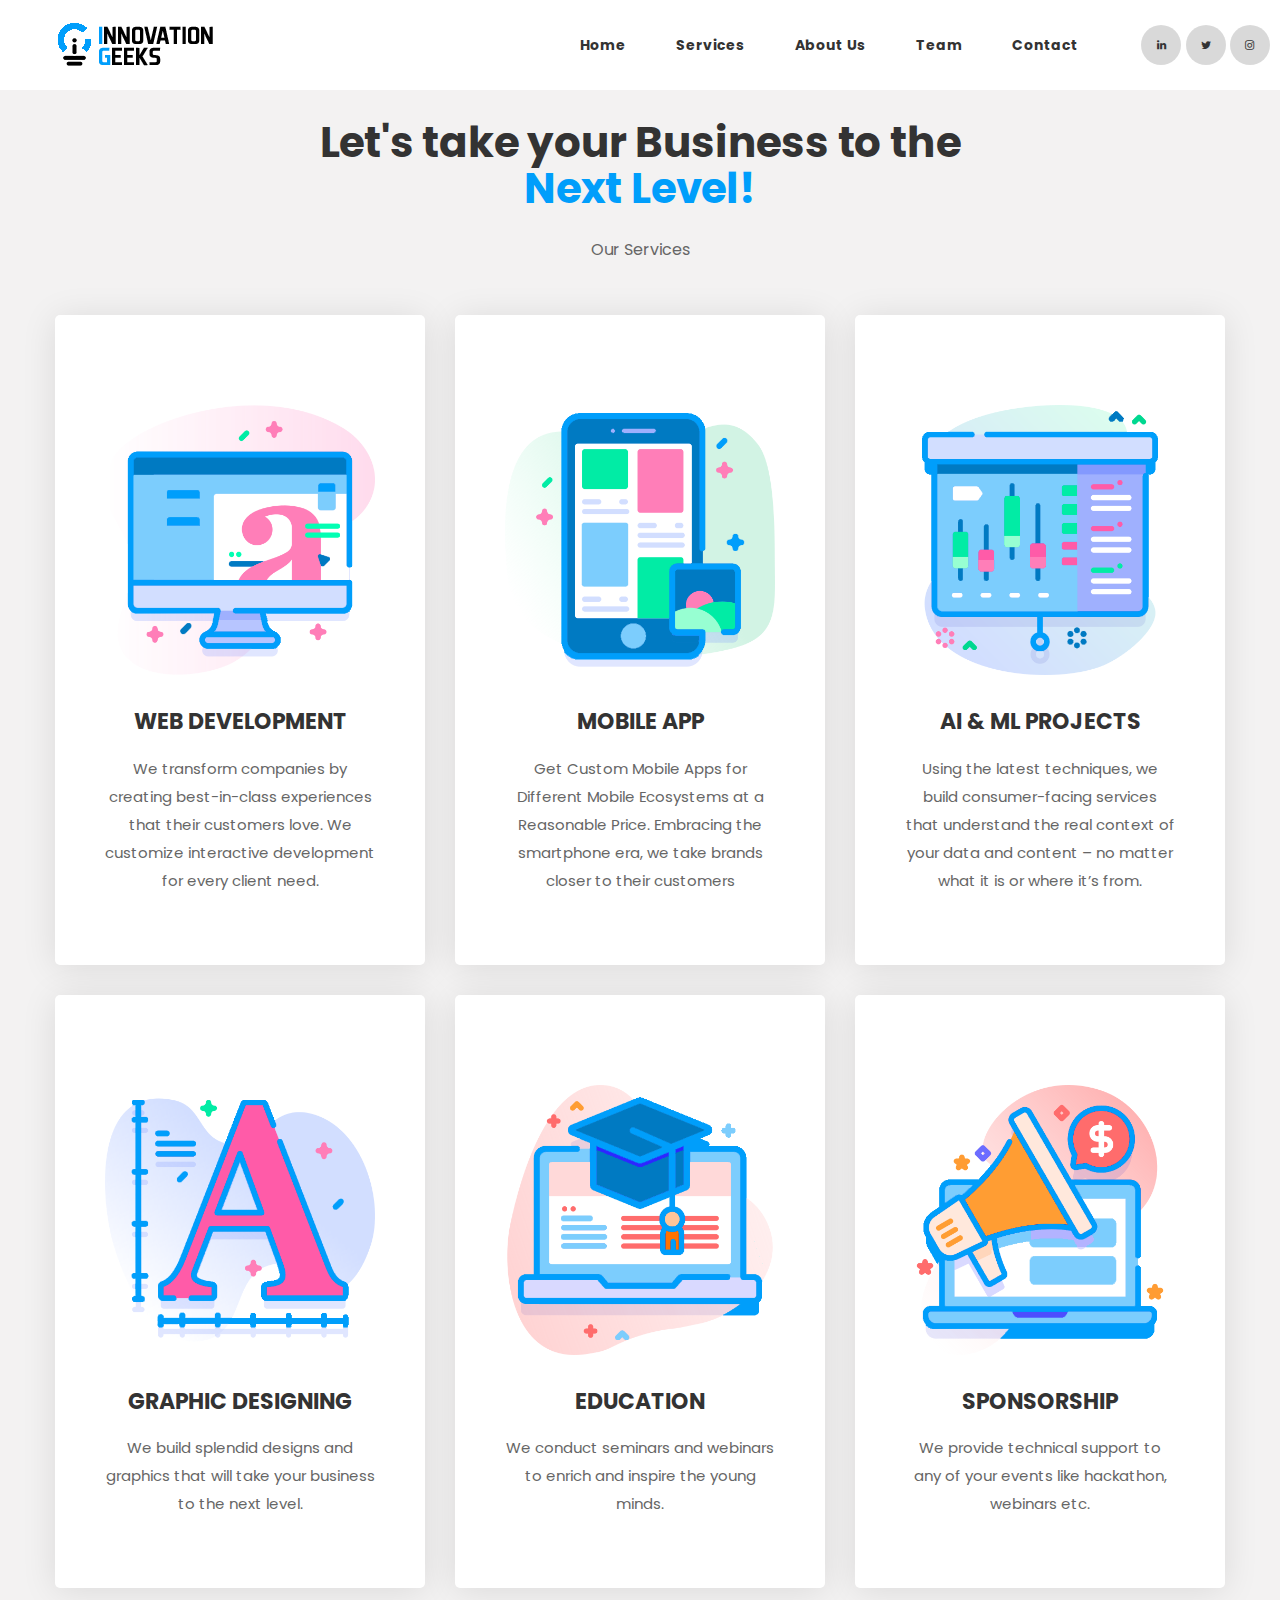
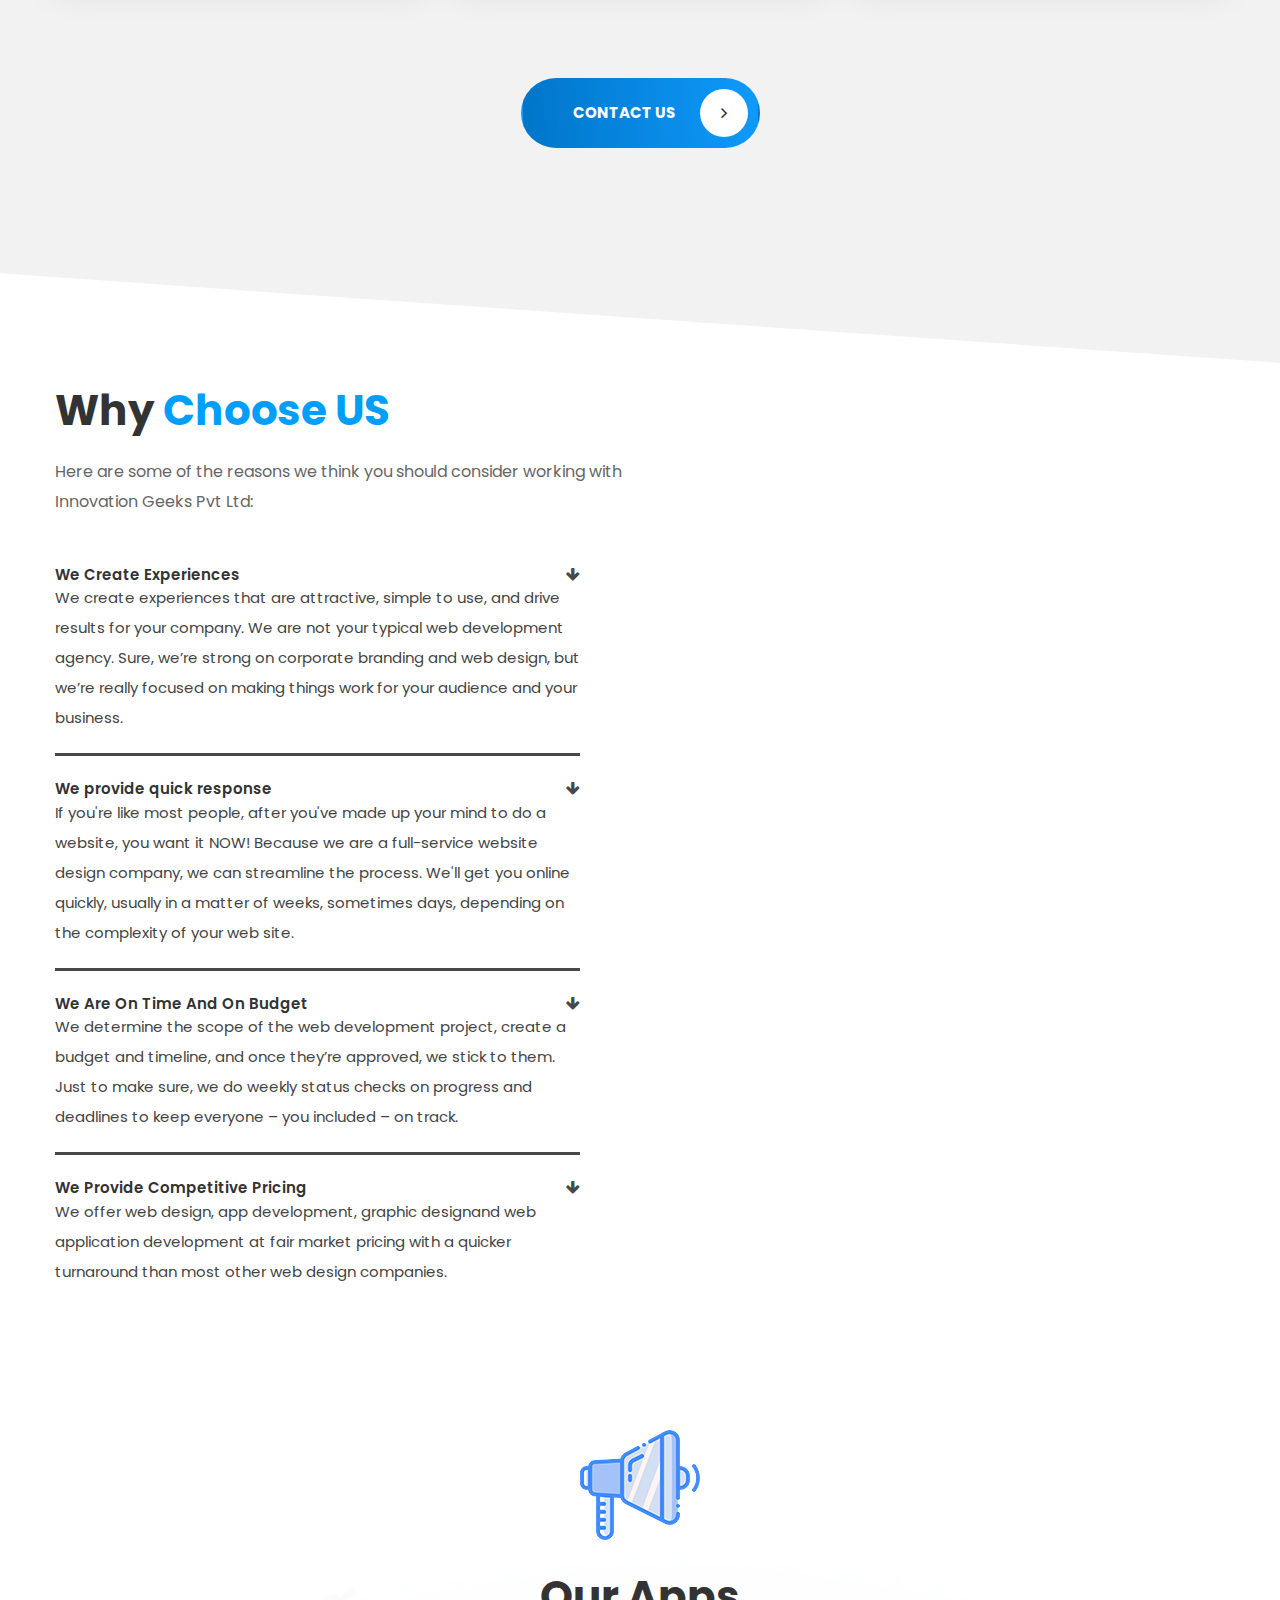
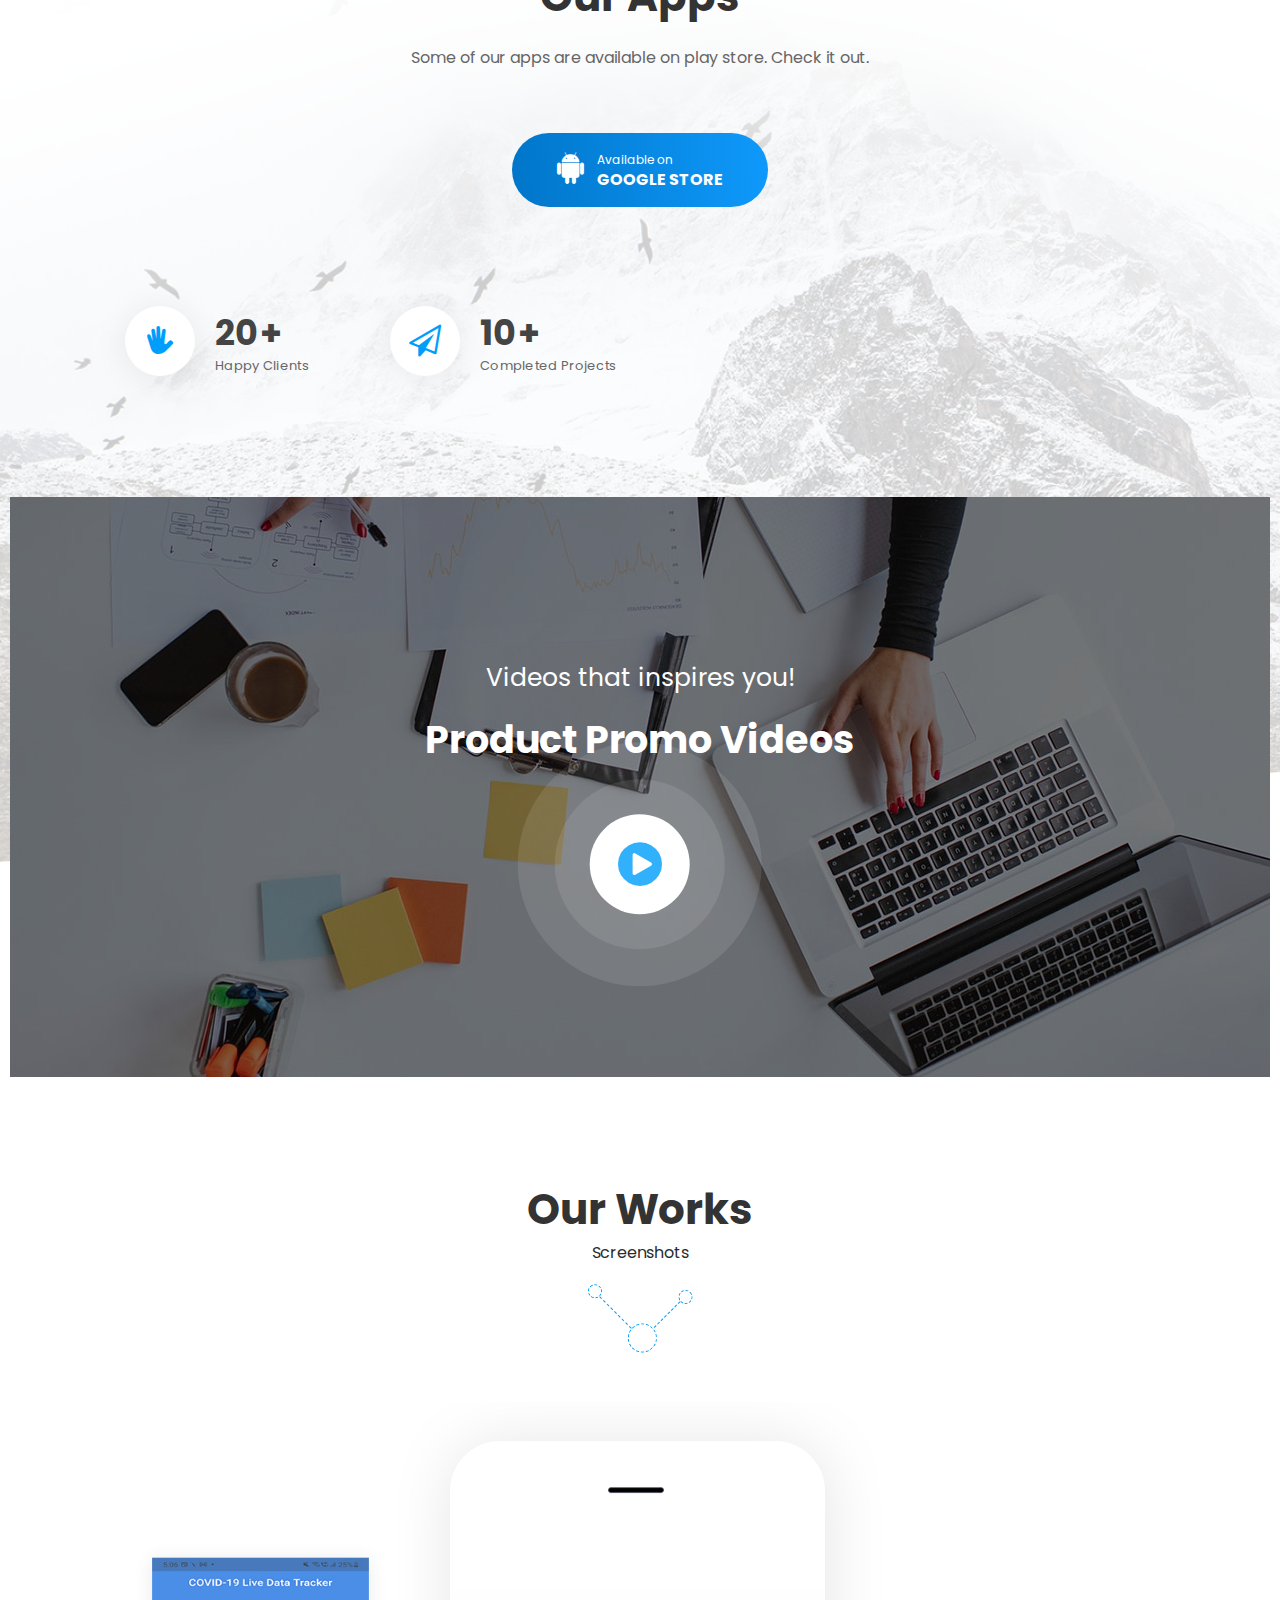
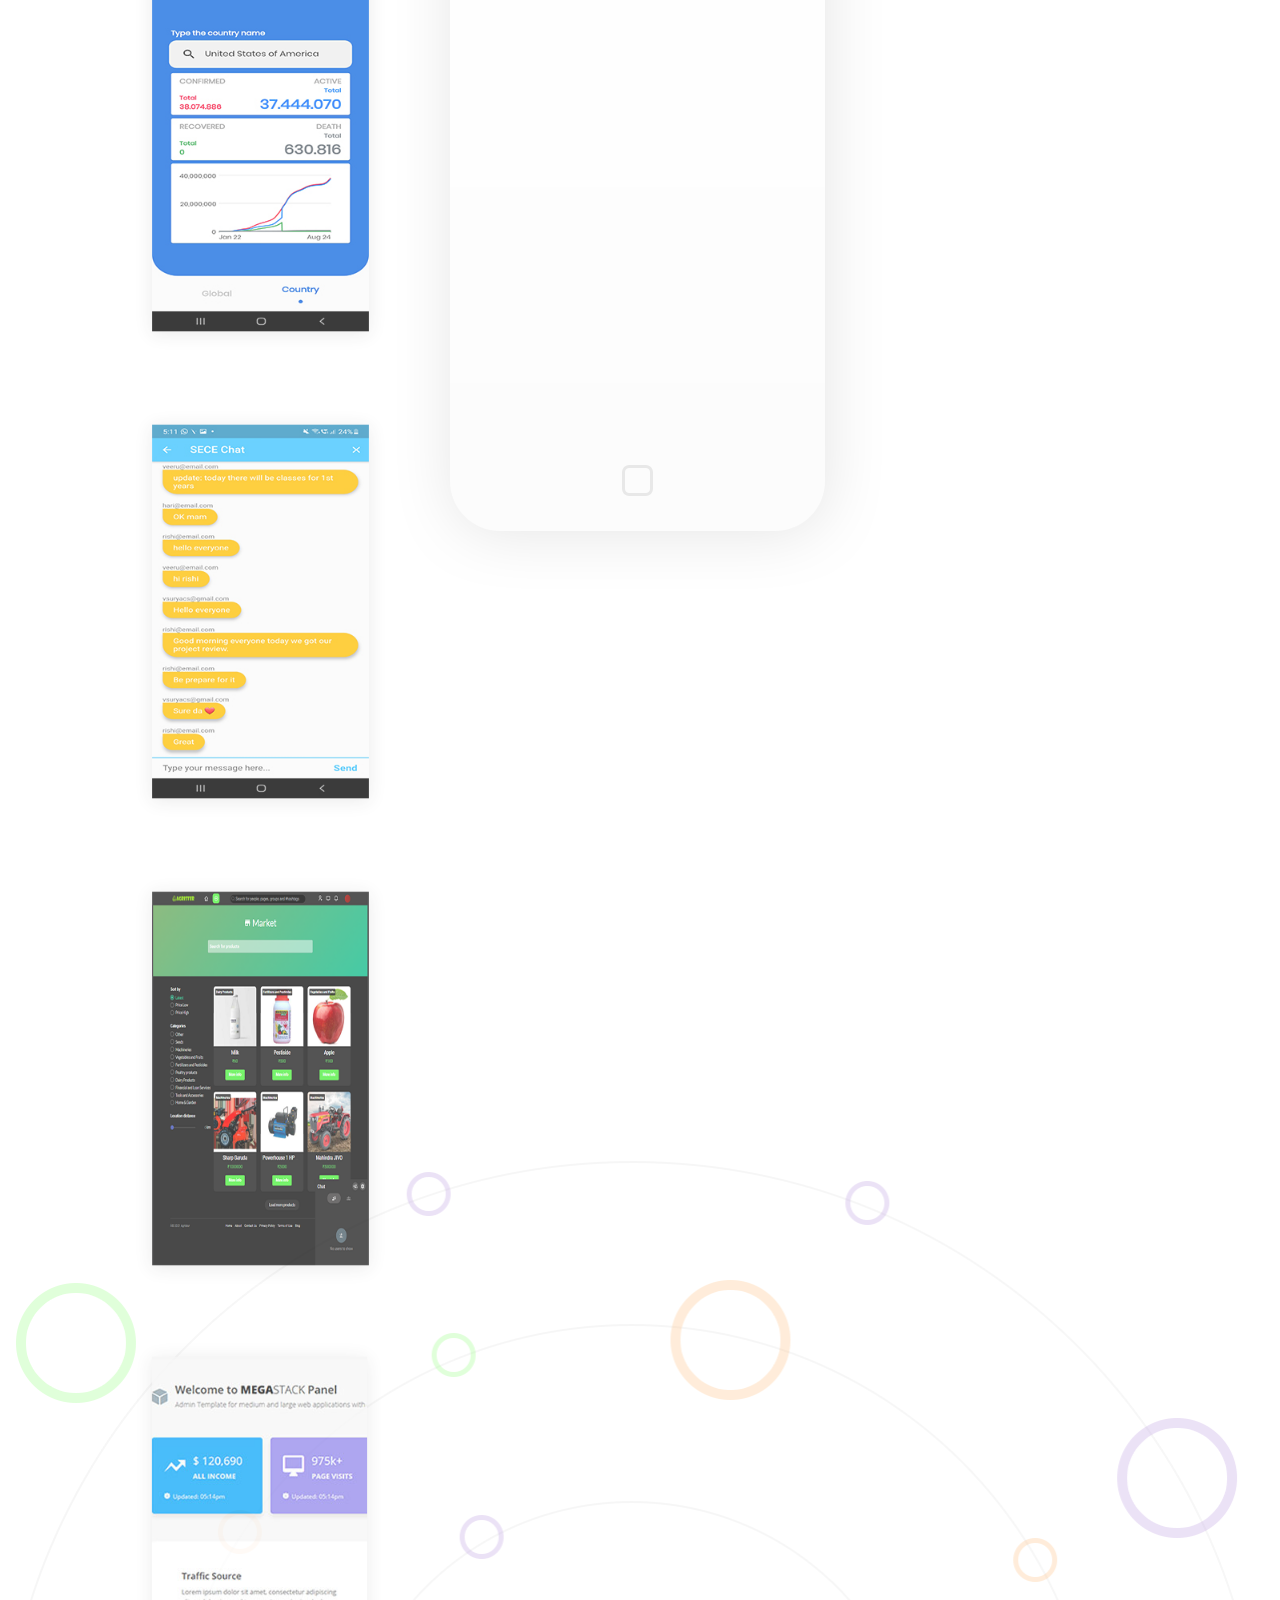
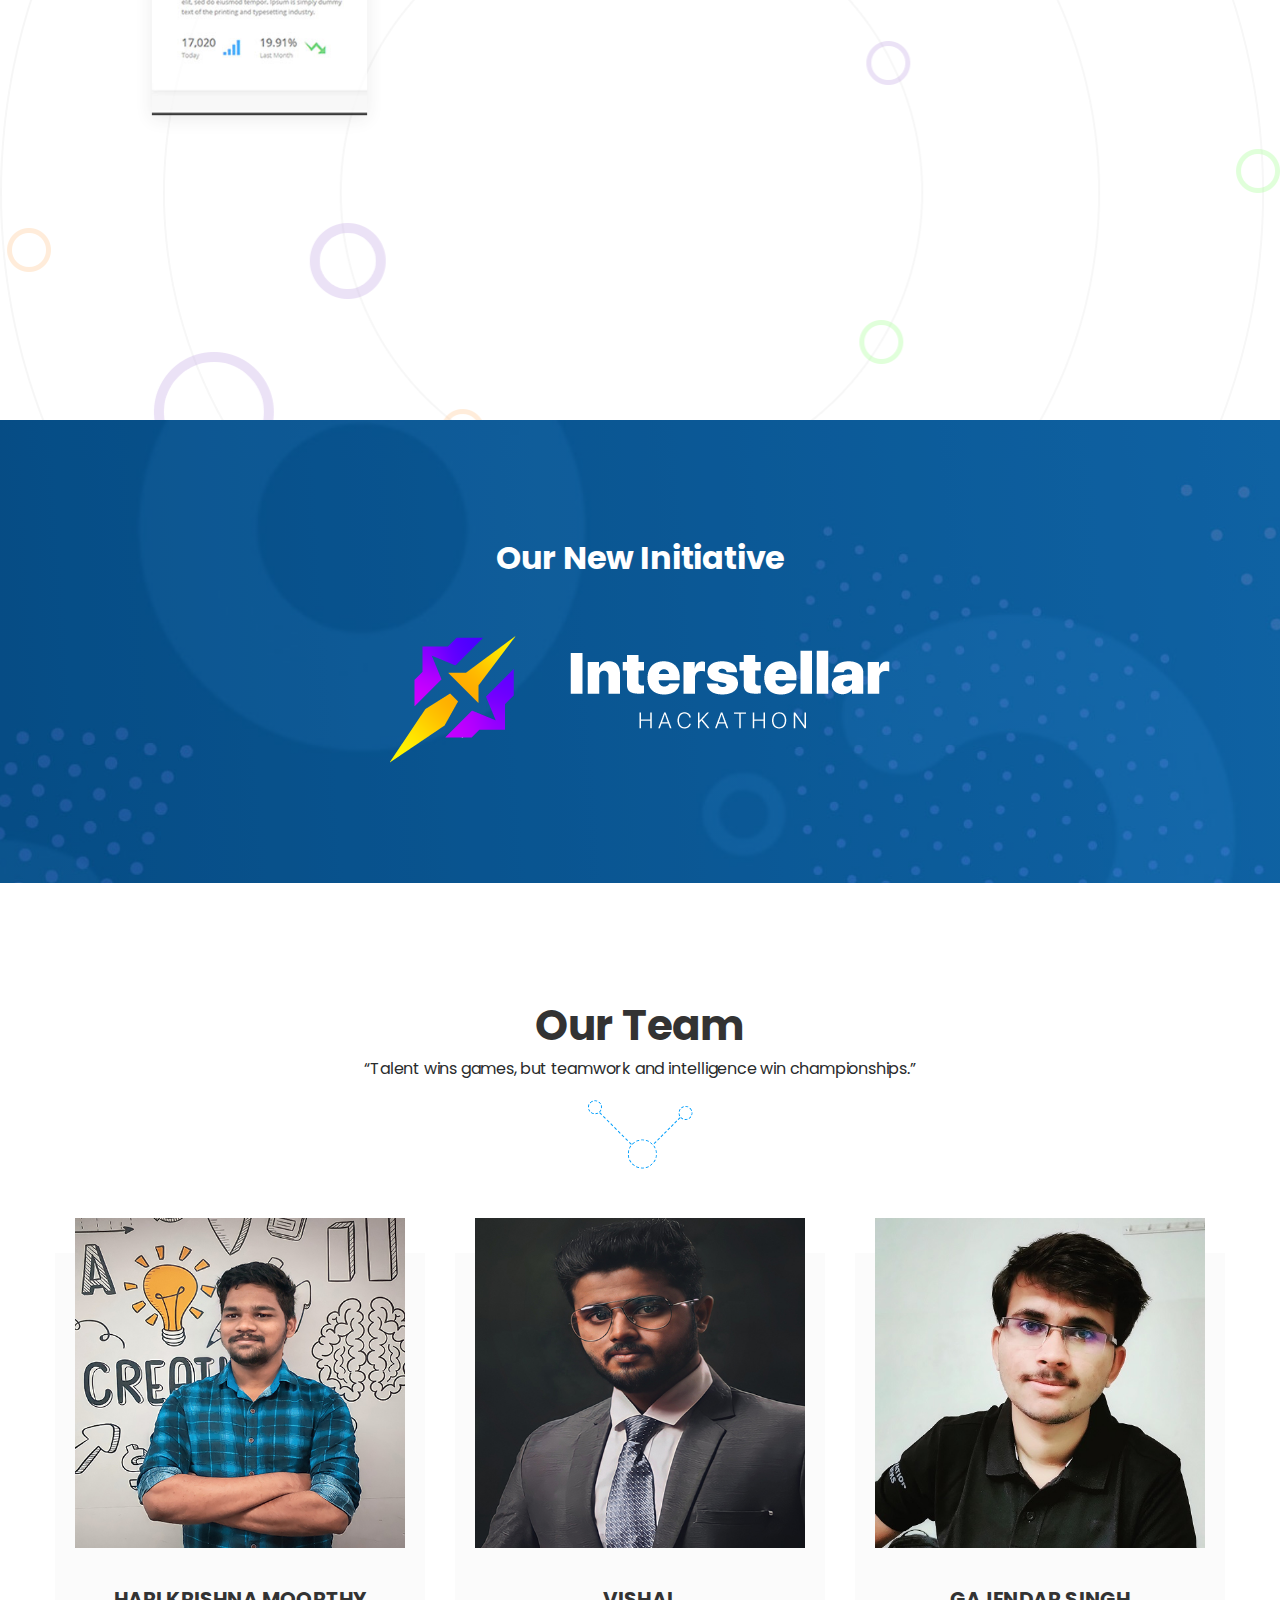
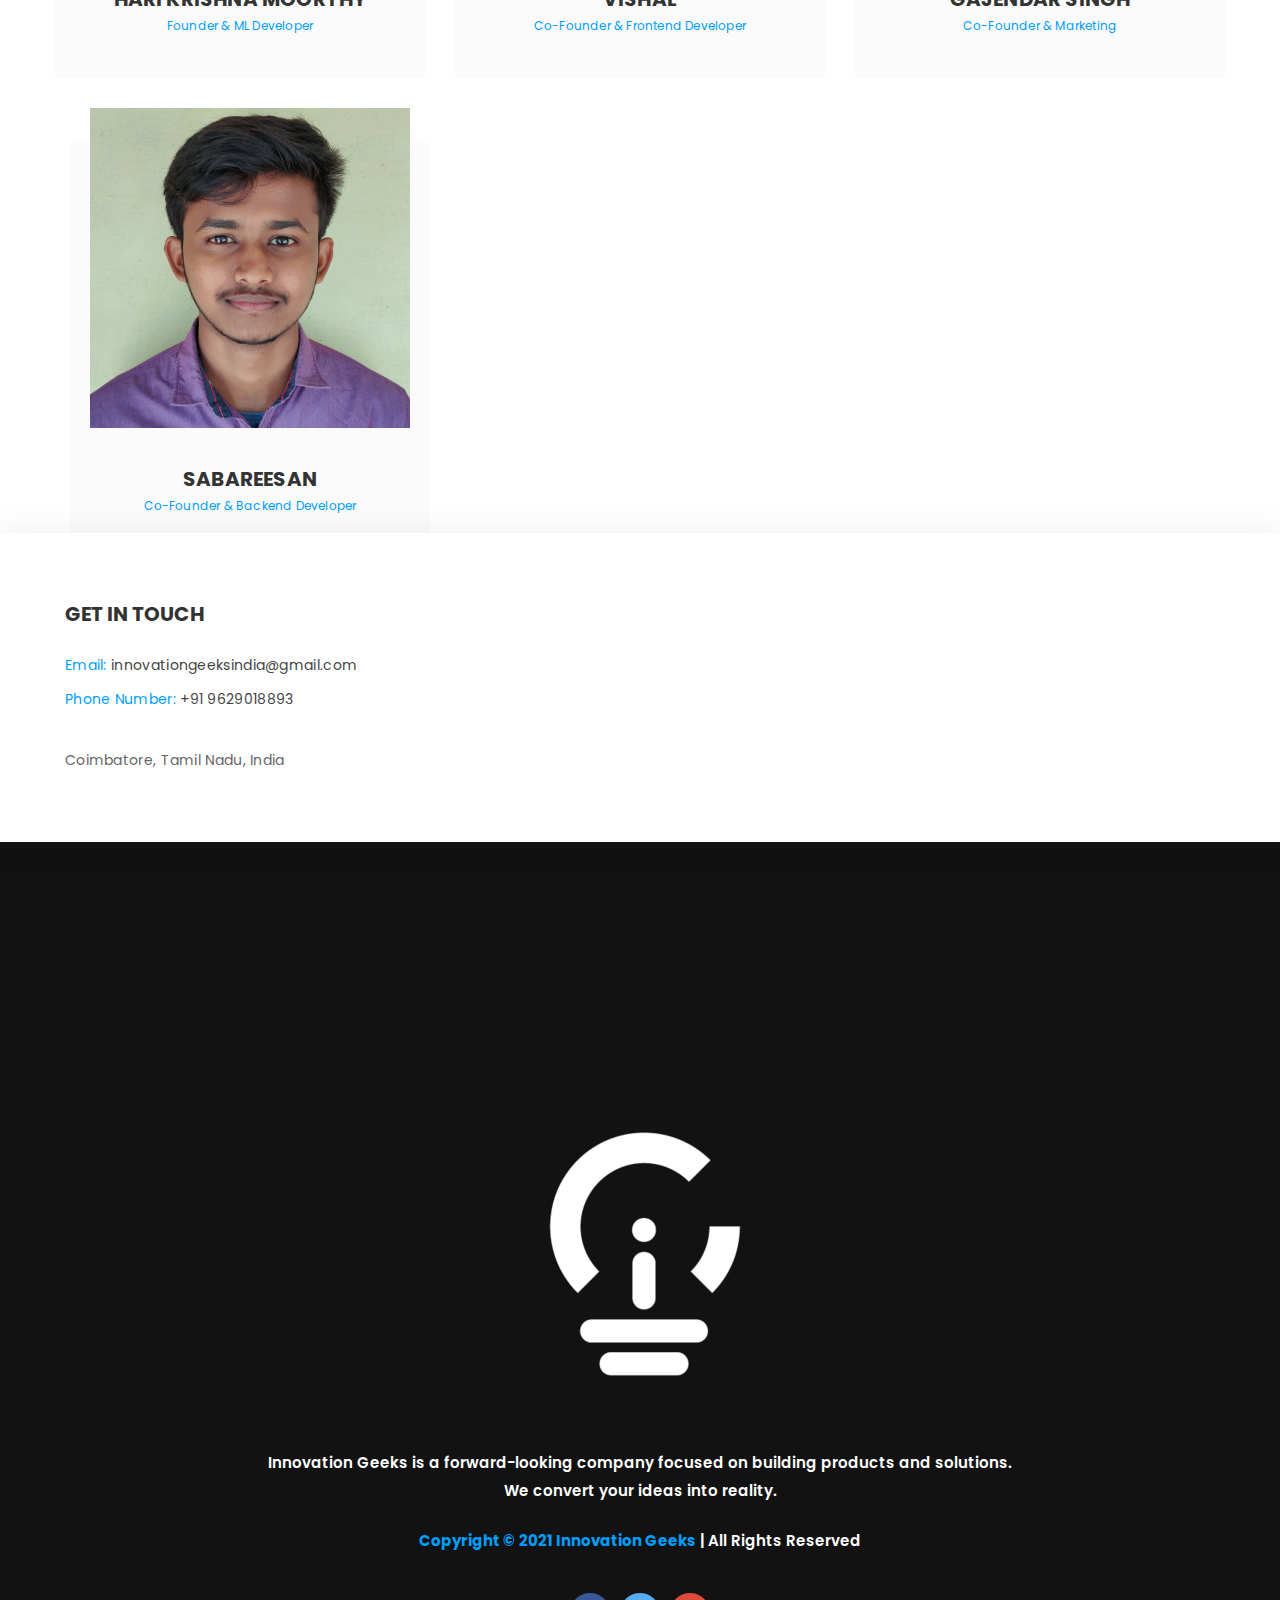
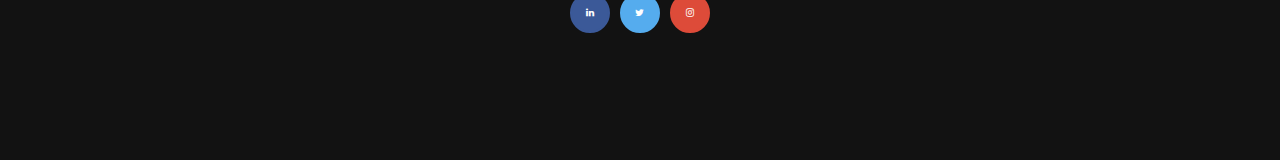
==== index.html @ a4f02f13 "Add files via Upload" ====
<!DOCTYPE html>
<html>

<head>
    <!-- Meta-Information -->
    <title>Innovation Geeks</title>
    <meta charset="utf-8">
    <meta name="description" content="">
    <meta name="viewport" content="width=device-width, initial-scale=1">

    <!-- Vendor: Bootstrap 4 Stylesheets  -->
    <link rel="stylesheet" href="css/bootstrap.min.css" type="text/css">

    <!-- Our Website CSS Styles -->
    <link rel="stylesheet" href="css/icons.min.css">
    <link rel="stylesheet" href="css/owl.carousel.css">
    <link rel="stylesheet" href="css/main.css">
    <link rel="stylesheet" href="css/color.css">
    <link rel="stylesheet" href="css/responsive.css">

    <!-- Revolution Style -->
    <link rel="stylesheet" href="css/revolution/pe-icon-7-stroke/css/pe-icon-7-stroke.css">
    <link rel="stylesheet" href="css/revolution/settings.css">
    <link rel="stylesheet" href="css/revolution/layers.css">
    <link rel="stylesheet" href="css/revolution/navigation.css">
</head>

<body>
    <!-- Our Website Content Goes Here -->
    <main>
        <header class="stck">
            <div class="container">
                <div class="mnu-sc">
                    <div class="logo">
                        <h1><a href="/" title=""><img src="/images/logo.png" alt=""
                                    itemprop="image"></a></h1>
                    </div>
                    <nav class="one-page-func">
                        <div class="hdr-scl">
                            <a class="brd-rd50" target="_blank" href="https://www.linkedin.com/company/innovation-geeks-private-ltd"
                                title=""><i class="fa fa-linkedin"></i></a>
                            <a class="brd-rd50" target="_blank" href="https://twitter.com/INNOVATIONGEEK1" title=""><i
                                    class="fa fa-twitter"></i></a>
                            <a class="brd-rd50" target="_blank" href="https://www.instagram.com/innovation._.geeks/" title=""><i
                                    class="fa fa-instagram"></i></a>
                        </div>
                        <ul>
                            <li><a href="#home" title="">Home</a></li>
                            <li><a href="#services" title="">Services</a></li>
                            <li><a href="#whyus" title="">About Us</a></li>
                            <li><a href="#team" title="">Team</a></li>
                            <li><a href="#contact" title="">Contact</a></li>
                        </ul>
                    </nav>
                </div>
            </div>
        </header><!-- Header -->
        <div class="rpnsv-hdr">
            <div class="rspnsv-lg-br">
                <div class="logo">
                    <h1><a href="/" title=""><img src="/images/logo.png" alt=""></a></h1>
                </div>
                <span class="mnu-btn brd-rd5"><i class="fa fa-align-justify"></i></span>
            </div>
            <div class="rspnsv-mnu blue-bg">
                <span class="cls-btn"><i class="fa fa-close"></i></span>
                <ul>
                    <li><a href="#home" title="">Home</a></li>
                    <li><a href="#services" title="">Services</a></li>
                    <li><a href="#whyus" title="">About Us</a></li>
                    <li><a href="#team" title="">Team</a></li>
                    <li><a href="#contact" title="">Contact</a></li>
                </ul>
            </div>
        </div><!-- Responsive Header -->
        <section id="home">
            <div class="gp nogp">
                <div class="creative-slider">
                    <div id="rev_slider_12_1_wrapper" class="rev_slider_wrapper fullscreen-container"
                        data-alias="sleek-landing-page" data-source="gallery"
                        style="background-color:transparent;padding:0px;">
                        <!-- Start Revolution Slider 5.4.1 -->
                        <div id="rev_slider_12_1" class="rev_slider fullscreenbanner" style="display:none;"
                            data-version="5.4.1">
                            <ul>
                                <!-- SLIDE  -->
                                <li data-index="rs-171" data-transition="fade" data-slotamount="default"
                                    data-hideafterloop="0" data-hideslideonmobile="off" data-easein="default"
                                    data-easeout="default" data-masterspeed="1000" data-thumb="" data-rotate="0"
                                    data-saveperformance="off" data-title="Solution" data-param1="" data-param2=""
                                    data-param3="" data-param4="" data-param5="" data-param6="" data-param7=""
                                    data-param8="" data-param9="" data-param10="" data-description="">
                                    <!-- MAIN IMAGE -->
                                    <img src="/images/sleek-landing-page/dummy.png" data-bgcolor="#2aa2b0"
                                        style="background:#2aa2b0" alt=""
                                        data-lazyload="/images/sleek-landing-page/transparent.png"
                                        data-bgposition="center center" data-bgfit="cover" data-bgrepeat="no-repeat"
                                        class="rev-slidebg" data-no-retina>
                                    <!-- LAYERS -->

                                    <!-- LAYER NR. 1 -->
                                    <div class="tp-caption tp-resizeme" id="slide-171-layer-1"
                                        data-x="['left','left','left','left']" data-hoffset="['45','45','45','20']"
                                        data-y="['top','top','top','top']" data-voffset="['30','30','30','30']"
                                        data-fontsize="['150','150','100','70']"
                                        data-lineheight="['150','150','100','70']" data-width="none" data-height="none"
                                        data-whitespace="nowrap" data-type="text" data-basealign="slide"
                                        data-responsive_offset="on"
                                        data-frames='[{"from":"y:bottom;","speed":1500,"to":"o:1;","delay":600,"ease":"Power4.easeOut"},{"delay":"wait","speed":500,"to":"y:top;","ease":"Power2.easeIn"}]'
                                        data-textAlign="['left','left','left','left']" data-paddingtop="[0,0,0,0]"
                                        data-paddingright="[0,0,0,0]" data-paddingbottom="[0,0,0,0]"
                                        data-paddingleft="[0,0,0,0]"
                                        style="z-index: 5; white-space: nowrap; font-size: 150px; line-height: 150px; font-weight: 900; color: rgba(0,0,0,0.05);font-family:Lato;text-transform:left;">
                                        INNOVATIVE
                                    </div>

                                    <!-- LAYER NR. 2 -->
                                    <div class="tp-caption tp-resizeme" id="slide-171-layer-2"
                                        data-x="['left','left','left','left']" data-hoffset="['45','45','45','20']"
                                        data-y="['top','top','top','top']" data-voffset="['169','169','132','101']"
                                        data-fontsize="['150','150','100','70']"
                                        data-lineheight="['150','150','100','70']" data-width="none" data-height="none"
                                        data-whitespace="nowrap" data-type="text" data-basealign="slide"
                                        data-responsive_offset="on"
                                        data-frames='[{"from":"y:bottom;","speed":1500,"to":"o:1;","delay":700,"ease":"Power4.easeOut"},{"delay":"wait","speed":650,"to":"y:top;","ease":"Power2.easeIn"}]'
                                        data-textAlign="['left','left','left','left']" data-paddingtop="[0,0,0,0]"
                                        data-paddingright="[0,0,0,0]" data-paddingbottom="[0,0,0,0]"
                                        data-paddingleft="[0,0,0,0]"
                                        style="z-index: 6; white-space: nowrap; font-size: 150px; line-height: 150px; font-weight: 900; color: rgba(0,0,0,0.05);font-family:Lato;text-transform:left;">
                                        RESPONSIVE
                                    </div>

                                    <!-- LAYER NR. 3 -->
                                    <div class="tp-caption tp-resizeme" id="slide-171-layer-3"
                                        data-x="['left','left','left','left']" data-hoffset="['45','45','45','20']"
                                        data-y="['top','top','top','top']" data-voffset="['308','308','235','172']"
                                        data-fontsize="['150','150','100','70']"
                                        data-lineheight="['150','150','100','70']" data-width="none" data-height="none"
                                        data-whitespace="nowrap" data-type="text" data-basealign="slide"
                                        data-responsive_offset="on"
                                        data-frames='[{"from":"y:bottom;","speed":1500,"to":"o:1;","delay":800,"ease":"Power4.easeOut"},{"delay":"wait","speed":800,"to":"y:top;","ease":"Power2.easeIn"}]'
                                        data-textAlign="['left','left','left','left']" data-paddingtop="[0,0,0,0]"
                                        data-paddingright="[0,0,0,0]" data-paddingbottom="[0,0,0,0]"
                                        data-paddingleft="[0,0,0,0]"
                                        style="z-index: 7; white-space: nowrap; font-size: 150px; line-height: 150px; font-weight: 900; color: rgba(0,0,0,0.05);font-family:Lato;text-transform:left;">
                                        VERSATILE
                                    </div>

                                    <!-- LAYER NR. 4 -->
                                    <div class="tp-caption SleekLanding-Title tp-resizeme" id="slide-171-layer-7"
                                        data-x="['left','left','left','left']" data-hoffset="['700','580','420','230']"
                                        data-y="['middle','middle','middle','middle']"
                                        data-voffset="['-99','-99','-99','-119']" data-fontsize="['35','35','35','25']"
                                        data-lineheight="['40','40','40','30']" data-width="none" data-height="none"
                                        data-whitespace="nowrap" data-type="text" data-responsive_offset="on"
                                        data-frames='[{"from":"y:50px;opacity:0;","speed":1500,"to":"o:1;","delay":900,"ease":"Power4.easeOut"},{"delay":"wait","speed":500,"to":"y:-50px;opacity:0;","ease":"Power2.easeIn"}]'
                                        data-textAlign="['left','left','left','left']" data-paddingtop="[0,0,0,0]"
                                        data-paddingright="[0,0,0,0]" data-paddingbottom="[0,0,0,0]"
                                        data-paddingleft="[0,0,0,0]"
                                        style="z-index: 8; white-space: nowrap; font-weight: 700;text-transform:left;">A
                                        Brand New<br />Solution
                                    </div>

                                    <!-- LAYER NR. 5 -->
                                    <div class="tp-caption tp-resizeme" id="slide-171-layer-8"
                                        data-x="['left','left','left','left']" data-hoffset="['700','580','420','230']"
                                        data-y="['middle','middle','middle','middle']" data-voffset="['1','1','1','-4']"
                                        data-width="['320','320','320','200']" data-height="none"
                                        data-whitespace="normal" data-type="text" data-responsive_offset="on"
                                        data-frames='[{"from":"y:50px;opacity:0;","speed":1500,"to":"o:1;","delay":1000,"ease":"Power4.easeOut"},{"delay":"wait","speed":500,"to":"y:-50px;opacity:0;","ease":"Power2.easeIn"}]'
                                        data-textAlign="['left','left','left','left']" data-paddingtop="[0,0,0,0]"
                                        data-paddingright="[0,0,0,0]" data-paddingbottom="[0,0,0,0]"
                                        data-paddingleft="[0,0,0,0]"
                                        style="z-index: 9; min-width: 320px; max-width: 320px; white-space: normal; font-size: 15px; line-height: 24px; font-weight: 400; color: rgba(255,255,255,1);font-family:Lato;text-transform:left;">
                                        Our mission is to make your business better through technology.<br />
                                    </div>

                                    <!-- LAYER NR. 6 -->

                                    <!-- LAYER NR. 7 -->
                                    <div class="tp-caption tp-resizeme" id="slide-171-layer-15"
                                        data-x="['right','right','right','right']"
                                        data-hoffset="['-100','-142','-149','23']"
                                        data-y="['bottom','bottom','bottom','bottom']"
                                        data-voffset="['-304','-384','-376','-166']" data-width="none"
                                        data-height="none" data-whitespace="nowrap" data-type="image"
                                        data-responsive_offset="on"
                                        data-frames='[{"from":"y:bottom;rZ:-90deg;","speed":1500,"to":"o:1;","delay":1200,"ease":"Power4.easeOut"},{"delay":"wait","speed":1000,"to":"y:top;rZ:45deg;","ease":"Power2.easeIn"}]'
                                        data-textAlign="['left','left','left','left']" data-paddingtop="[0,0,0,0]"
                                        data-paddingright="[0,0,0,0]" data-paddingbottom="[0,0,0,0]"
                                        data-paddingleft="[0,0,0,0]" style="z-index: 11;text-transform:left;"><img
                                            src="/images/sleek-landing-page/dummy.png" alt=""
                                            data-ww="['760px','760px','760','380px']"
                                            data-hh="['1000px','1000px','1000','500px']" width="760" height="1000"
                                            data-lazyload="/images/sleek-landing-page/coffee_cup1.png" data-no-retina>
                                    </div>

                                    <!-- LAYER NR. 8 -->
                                    <div class="tp-caption tp-resizeme" id="slide-171-layer-14"
                                        data-x="['right','right','right','right']"
                                        data-hoffset="['971','826','360','70']"
                                        data-y="['bottom','bottom','bottom','bottom']"
                                        data-voffset="['345','227','763','621']" data-width="none" data-height="none"
                                        data-whitespace="nowrap" data-type="image" data-responsive_offset="on"
                                        data-frames='[{"from":"y:bottom;rZ:90deg;","speed":1500,"to":"o:1;","delay":900,"ease":"Power4.easeOut"},{"delay":"wait","speed":1000,"to":"y:top;rZ:-40deg;","ease":"Power2.easeIn"}]'
                                        data-textAlign="['left','left','left','left']" data-paddingtop="[0,0,0,0]"
                                        data-paddingright="[0,0,0,0]" data-paddingbottom="[0,0,0,0]"
                                        data-paddingleft="[0,0,0,0]" style="z-index: 12;text-transform:left;"><img
                                            src="/images/sleek-landing-page/dummy.png" alt=""
                                            data-ww="['600px','600px','600px','300px']"
                                            data-hh="['140px','140px','140px','70px']" width="600" height="140"
                                            data-lazyload="/images/sleek-landing-page/wood_pencil.png" data-no-retina>
                                    </div>

                                    <!-- LAYER NR. 9 -->
                                    <div class="tp-caption tp-resizeme" id="slide-171-layer-16"
                                        data-x="['left','left','left','left']" data-hoffset="['-13','-50','13','24']"
                                        data-y="['top','top','top','top']" data-voffset="['552','564','690','589']"
                                        data-width="none" data-height="none" data-whitespace="nowrap" data-type="image"
                                        data-responsive_offset="on"
                                        data-frames='[{"from":"y:bottom;rZ:45deg;","speed":1500,"to":"o:1;","delay":1100,"ease":"Power4.easeOut"},{"delay":"wait","speed":1100,"to":"y:top;rZ:-45deg;","ease":"Power2.easeIn"}]'
                                        data-textAlign="['left','left','left','left']" data-paddingtop="[0,0,0,0]"
                                        data-paddingright="[0,0,0,0]" data-paddingbottom="[0,0,0,0]"
                                        data-paddingleft="[0,0,0,0]" style="z-index: 13;text-transform:left;"><img
                                            src="/images/sleek-landing-page/dummy.png" alt=""
                                            data-ww="['340px','340px','340px','200px']"
                                            data-hh="['180px','180px','180px','106px']" width="340" height="180"
                                            data-lazyload="/images/sleek-landing-page/eraser_pink.png" data-no-retina>
                                    </div>

                                    <!-- LAYER NR. 10 -->
                                    <!--div class="tp-caption SleekLanding-SmallTitle tp-resizeme" 
                                        id="slide-171-layer-10" 
                                        data-x="['left','left','left','left']" data-hoffset="['721','601','441','251']" 
                                        data-y="['middle','middle','middle','middle']" data-voffset="['106','106','106','106']" 
                                        data-width="none"
                                        data-height="none"
                                        data-whitespace="nowrap" 
                                        data-type="text" 
                                        data-responsive_offset="on" 
                                        data-frames='[{"from":"y:50px;opacity:0;","speed":1500,"to":"o:1;","delay":1150,"ease":"Power4.easeOut"},{"delay":"wait","speed":500,"to":"y:-50px;opacity:0;","ease":"Power2.easeIn"}]'
                                        data-textAlign="['left','left','left','left']"
                                        data-paddingtop="[0,0,0,0]"
                                        data-paddingright="[0,0,0,0]"
                                        data-paddingbottom="[0,0,0,0]"
                                        data-paddingleft="[0,0,0,0]"
                                        style="z-index: 14; white-space: nowrap;text-transform:left;">GET OUR APP 
                                    </div-->

                                    <!-- LAYER NR. 11 -->


                                    <!-- LAYER NR. 13 -->
                                    <div class="tp-caption tp-shape tp-shapewrapper tp-resizeme" id="slide-171-layer-18"
                                        data-x="['center','center','center','center']"
                                        data-hoffset="['-104','-104','-134','-164']"
                                        data-y="['middle','middle','middle','middle']"
                                        data-voffset="['-37','-37','-27','-27']" data-width="['209','209','207','207']"
                                        data-height="['369','369','367','367']" data-whitespace="nowrap"
                                        data-type="shape" data-responsive_offset="on"
                                        data-frames='[{"from":"opacity:0;","speed":500,"to":"o:1;","delay":500,"ease":"Power2.easeInOut"},{"delay":"wait","speed":1500,"to":"opacity:0;","ease":"Power4.easeIn"}]'
                                        data-textAlign="['left','left','left','left']" data-paddingtop="[0,0,0,0]"
                                        data-paddingright="[0,0,0,0]" data-paddingbottom="[0,0,0,0]"
                                        data-paddingleft="[0,0,0,0]"
                                        style="z-index: 17;text-transform:left;background-color:rgba(51,51,51,1);">
                                    </div>

                                    <!-- LAYER NR. 14 -->
                                    <div class="tp-caption tp-resizeme" id="slide-171-layer-17"
                                        data-x="['center','center','center','center']"
                                        data-hoffset="['-104','-104','-134','-164']"
                                        data-y="['middle','middle','middle','middle']"
                                        data-voffset="['-37','-38','-27','-27']" data-width="none" data-height="none"
                                        data-whitespace="nowrap" data-type="image" data-responsive_offset="on"
                                        data-frames='[{"from":"y:[100%];z:0;rX:0deg;rY:0;rZ:0;sX:1;sY:1;skX:0;skY:0;","mask":"x:0px;y:0px;s:inherit;e:inherit;","speed":1500,"to":"o:1;","delay":700,"ease":"Power3.easeInOut"},{"delay":"wait","speed":1000,"to":"y:[-100%];","mask":"x:0;y:0;s:inherit;e:inherit;","ease":"Power3.easeInOut"}]'
                                        data-textAlign="['left','left','left','left']" data-paddingtop="[0,0,0,0]"
                                        data-paddingright="[0,0,0,0]" data-paddingbottom="[0,0,0,0]"
                                        data-paddingleft="[0,0,0,0]" style="z-index: 18;text-transform:left;"><img
                                            src="/images/sleek-landing-page/dummy.png" alt=""
                                            data-ww="['207px','207px','207','207px']"
                                            data-hh="['367px','367px','367','367px']" width="207" height="367"
                                            data-lazyload="/images/sleek-landing-page/iphone_image1.jpg" data-no-retina>
                                    </div>
                                </li>
                                <!-- SLIDE  -->
                                <li data-index="rs-172" data-transition="fade" data-slotamount="default"
                                    data-hideafterloop="0" data-hideslideonmobile="off" data-easein="default"
                                    data-easeout="default" data-masterspeed="1000" data-thumb="" data-rotate="0"
                                    data-saveperformance="off" data-title="Diversity" data-param1="" data-param2=""
                                    data-param3="" data-param4="" data-param5="" data-param6="" data-param7=""
                                    data-param8="" data-param9="" data-param10="" data-description="">
                                    <!-- MAIN IMAGE -->
                                    <img src="/images/sleek-landing-page/dummy.png" data-bgcolor="#4f5057"
                                        style="background:#4f5057" alt=""
                                        data-lazyload="/images/sleek-landing-page/transparent.png"
                                        data-bgposition="center center" data-bgfit="cover" data-bgrepeat="no-repeat"
                                        class="rev-slidebg" data-no-retina>
                                    <!-- LAYERS -->

                                    <!-- LAYER NR. 15 -->
                                    <div class="tp-caption tp-resizeme" id="slide-172-layer-1"
                                        data-x="['left','left','left','left']" data-hoffset="['45','45','45','20']"
                                        data-y="['top','top','top','top']" data-voffset="['30','30','30','30']"
                                        data-fontsize="['150','150','100','70']"
                                        data-lineheight="['150','150','100','70']" data-width="none" data-height="none"
                                        data-whitespace="nowrap" data-type="text" data-basealign="slide"
                                        data-responsive_offset="on"
                                        data-frames='[{"from":"y:bottom;","speed":1500,"to":"o:1;","delay":600,"ease":"Power4.easeOut"},{"delay":"wait","speed":500,"to":"y:top;","ease":"Power2.easeIn"}]'
                                        data-textAlign="['left','left','left','left']" data-paddingtop="[0,0,0,0]"
                                        data-paddingright="[0,0,0,0]" data-paddingbottom="[0,0,0,0]"
                                        data-paddingleft="[0,0,0,0]"
                                        style="z-index: 19; white-space: nowrap; font-size: 150px; line-height: 150px; font-weight: 900; color: rgba(0,0,0,0.05);font-family:Lato;text-transform:left;">
                                        ONE
                                    </div>

                                    <!-- LAYER NR. 16 -->
                                    <div class="tp-caption tp-resizeme" id="slide-172-layer-2"
                                        data-x="['left','left','left','left']" data-hoffset="['45','45','45','20']"
                                        data-y="['top','top','top','top']" data-voffset="['169','169','132','101']"
                                        data-fontsize="['150','150','100','70']"
                                        data-lineheight="['150','150','100','70']" data-width="none" data-height="none"
                                        data-whitespace="nowrap" data-type="text" data-basealign="slide"
                                        data-responsive_offset="on"
                                        data-frames='[{"from":"y:bottom;","speed":1500,"to":"o:1;","delay":700,"ease":"Power4.easeOut"},{"delay":"wait","speed":650,"to":"y:top;","ease":"Power2.easeIn"}]'
                                        data-textAlign="['left','left','left','left']" data-paddingtop="[0,0,0,0]"
                                        data-paddingright="[0,0,0,0]" data-paddingbottom="[0,0,0,0]"
                                        data-paddingleft="[0,0,0,0]"
                                        style="z-index: 20; white-space: nowrap; font-size: 150px; line-height: 150px; font-weight: 900; color: rgba(0,0,0,0.05);font-family:Lato;text-transform:left;">
                                        STOP
                                    </div>

                                    <!-- LAYER NR. 17 -->
                                    <div class="tp-caption tp-resizeme" id="slide-172-layer-3"
                                        data-x="['left','left','left','left']" data-hoffset="['45','45','45','20']"
                                        data-y="['top','top','top','top']" data-voffset="['308','308','235','172']"
                                        data-fontsize="['150','150','100','70']"
                                        data-lineheight="['150','150','100','70']" data-width="none" data-height="none"
                                        data-whitespace="nowrap" data-type="text" data-basealign="slide"
                                        data-responsive_offset="on"
                                        data-frames='[{"from":"y:bottom;","speed":1500,"to":"o:1;","delay":800,"ease":"Power4.easeOut"},{"delay":"wait","speed":800,"to":"y:top;","ease":"Power2.easeIn"}]'
                                        data-textAlign="['left','left','left','left']" data-paddingtop="[0,0,0,0]"
                                        data-paddingright="[0,0,0,0]" data-paddingbottom="[0,0,0,0]"
                                        data-paddingleft="[0,0,0,0]"
                                        style="z-index: 21; white-space: nowrap; font-size: 150px; line-height: 150px; font-weight: 900; color: rgba(0,0,0,0.05);font-family:Lato;text-transform:left;">
                                        SOLUTION
                                    </div>

                                    <!-- LAYER NR. 18 -->
                                    <div class="tp-caption SleekLanding-Title tp-resizeme" id="slide-172-layer-7"
                                        data-x="['left','left','left','left']" data-hoffset="['700','580','420','230']"
                                        data-y="['middle','middle','middle','middle']"
                                        data-voffset="['-99','-99','-99','-119']" data-fontsize="['35','35','35','25']"
                                        data-lineheight="['40','40','40','30']" data-width="none" data-height="none"
                                        data-whitespace="nowrap" data-type="text" data-responsive_offset="on"
                                        data-frames='[{"from":"y:50px;opacity:0;","speed":1500,"to":"o:1;","delay":900,"ease":"Power4.easeOut"},{"delay":"wait","speed":500,"to":"y:-50px;opacity:0;","ease":"Power2.easeIn"}]'
                                        data-textAlign="['left','left','left','left']" data-paddingtop="[0,0,0,0]"
                                        data-paddingright="[0,0,0,0]" data-paddingbottom="[0,0,0,0]"
                                        data-paddingleft="[0,0,0,0]"
                                        style="z-index: 22; white-space: nowrap; font-weight: 700;text-transform:left;">
                                        Bring your ideas <br />to life
                                    </div>

                                    <!-- LAYER NR. 19 -->
                                    <div class="tp-caption tp-resizeme" id="slide-172-layer-8"
                                        data-x="['left','left','left','left']" data-hoffset="['700','580','420','230']"
                                        data-y="['middle','middle','middle','middle']" data-voffset="['1','1','1','-4']"
                                        data-width="['320','320','320','200']" data-height="none"
                                        data-whitespace="normal" data-type="text" data-responsive_offset="on"
                                        data-frames='[{"from":"y:50px;opacity:0;","speed":1500,"to":"o:1;","delay":1000,"ease":"Power4.easeOut"},{"delay":"wait","speed":500,"to":"y:-50px;opacity:0;","ease":"Power2.easeIn"}]'
                                        data-textAlign="['left','left','left','left']" data-paddingtop="[0,0,0,0]"
                                        data-paddingright="[0,0,0,0]" data-paddingbottom="[0,0,0,0]"
                                        data-paddingleft="[0,0,0,0]"
                                        style="z-index: 23; min-width: 320px; max-width: 320px; white-space: normal; font-size: 15px; line-height: 24px; font-weight: 400; color: rgba(255,255,255,1);font-family:Lato;text-transform:left;">
                                        Where imagination meets innovation<br /><span class="tp-fat"></span>
                                    </div>

                                    <!-- LAYER NR. 20 -->


                                    <!-- LAYER NR. 21 -->
                                    <div class="tp-caption tp-resizeme" id="slide-172-layer-15"
                                        data-x="['right','right','right','right']"
                                        data-hoffset="['-428','-485','-17','-112']"
                                        data-y="['top','bottom','bottom','bottom']"
                                        data-voffset="['-11','148','-12','-106']" data-width="none" data-height="none"
                                        data-whitespace="nowrap" data-type="image" data-responsive_offset="on"
                                        data-frames='[{"from":"y:bottom;rZ:-90deg;","speed":1500,"to":"o:1;rZ:55;","delay":1200,"ease":"Power4.easeOut"},{"delay":"wait","speed":1000,"to":"y:top;rZ:45deg;","ease":"Power2.easeIn"}]'
                                        data-textAlign="['left','left','left','left']" data-paddingtop="[0,0,0,0]"
                                        data-paddingright="[0,0,0,0]" data-paddingbottom="[0,0,0,0]"
                                        data-paddingleft="[0,0,0,0]" style="z-index: 25;text-transform:left;"><img
                                            src="/images/sleek-landing-page/dummy.png" alt=""
                                            data-ww="['800px','800px','400px','400px']"
                                            data-hh="['800px','800px','400px','400px']" width="800" height="800"
                                            data-lazyload="/images/sleek-landing-page/paper.png" data-no-retina>
                                    </div>

                                    <!-- LAYER NR. 22 -->
                                    <div class="tp-caption tp-resizeme" id="slide-172-layer-14"
                                        data-x="['right','right','right','right']"
                                        data-hoffset="['962','814','619','341']"
                                        data-y="['bottom','bottom','bottom','bottom']"
                                        data-voffset="['2','-61','72','-40']" data-width="none" data-height="none"
                                        data-whitespace="nowrap" data-type="image" data-responsive_offset="on"
                                        data-frames='[{"from":"y:bottom;rZ:90deg;","speed":1500,"to":"o:1;","delay":900,"ease":"Power4.easeOut"},{"delay":"wait","speed":1000,"to":"y:top;rZ:-40deg;","ease":"Power2.easeIn"}]'
                                        data-textAlign="['left','left','left','left']" data-paddingtop="[0,0,0,0]"
                                        data-paddingright="[0,0,0,0]" data-paddingbottom="[0,0,0,0]"
                                        data-paddingleft="[0,0,0,0]" style="z-index: 26;text-transform:left;"><img
                                            src="/images/sleek-landing-page/dummy.png" alt=""
                                            data-ww="['750px','750','375px','375px']"
                                            data-hh="['640px','640','320px','320px']" width="750" height="640"
                                            data-lazyload="/images/sleek-landing-page/plant.png" data-no-retina>
                                    </div>

                                    <!-- LAYER NR. 23 -->
                                    <div class="tp-caption tp-resizeme" id="slide-172-layer-19"
                                        data-x="['right','right','right','right']"
                                        data-hoffset="['-133','-142','161','51']"
                                        data-y="['top','bottom','bottom','bottom']"
                                        data-voffset="['527','134','95','40']" data-width="none" data-height="none"
                                        data-whitespace="nowrap" data-type="image" data-responsive_offset="on"
                                        data-frames='[{"from":"y:bottom;rZ:90deg;","speed":1500,"to":"o:1;rZ:349;","delay":1250,"ease":"Power4.easeOut"},{"delay":"wait","speed":1000,"to":"y:top;rZ:390deg;","ease":"Power2.easeIn"}]'
                                        data-textAlign="['left','left','left','left']" data-paddingtop="[0,0,0,0]"
                                        data-paddingright="[0,0,0,0]" data-paddingbottom="[0,0,0,0]"
                                        data-paddingleft="[0,0,0,0]" style="z-index: 27;text-transform:left;"><img
                                            src="/images/sleek-landing-page/dummy.png" alt=""
                                            data-ww="['400px','400px','200px','200px']"
                                            data-hh="['140px','140px','70px','70px']" width="400" height="140"
                                            data-lazyload="/images/sleek-landing-page/glasses3.png" data-no-retina>
                                    </div>

                                    <!-- LAYER NR. 24 -->
                                    <div class="tp-caption tp-resizeme" id="slide-172-layer-16"
                                        data-x="['right','right','right','right']"
                                        data-hoffset="['-220','-275','-40','-9']" data-y="['top','top','top','top']"
                                        data-voffset="['-120','-194','-19','13']" data-width="none" data-height="none"
                                        data-whitespace="nowrap" data-type="image" data-basealign="slide"
                                        data-responsive_offset="on"
                                        data-frames='[{"from":"y:bottom;rZ:45deg;","speed":1500,"to":"o:1;","delay":1100,"ease":"Power4.easeOut"},{"delay":"wait","speed":1100,"to":"y:top;rZ:-45deg;","ease":"Power2.easeIn"}]'
                                        data-textAlign="['left','left','left','left']" data-paddingtop="[0,0,0,0]"
                                        data-paddingright="[0,0,0,0]" data-paddingbottom="[0,0,0,0]"
                                        data-paddingleft="[0,0,0,0]" style="z-index: 28;text-transform:left;"><img
                                            src="/images/sleek-landing-page/dummy.png" alt=""
                                            data-ww="['750px','750px','375px','188px']"
                                            data-hh="['640px','640px','320px','160px']" width="750" height="640"
                                            data-lazyload="/images/sleek-landing-page/lamp.png" data-no-retina>
                                    </div>

                                    <!-- LAYER NR. 25 -->

                                    <!-- LAYER NR. 26 -->

                                    <!-- LAYER NR. 28 -->
                                    <div class="tp-caption tp-shape tp-shapewrapper tp-resizeme" id="slide-172-layer-18"
                                        data-x="['center','center','center','center']"
                                        data-hoffset="['-104','-104','-134','-164']"
                                        data-y="['middle','middle','middle','middle']"
                                        data-voffset="['-37','-38','-27','-27']" data-width="['207','209','207','207']"
                                        data-height="['367','369','367','367']" data-whitespace="nowrap"
                                        data-type="shape" data-responsive_offset="on"
                                        data-frames='[{"from":"opacity:0;","speed":500,"to":"o:1;","delay":500,"ease":"Power2.easeInOut"},{"delay":"wait","speed":1500,"to":"opacity:0;","ease":"Power4.easeIn"}]'
                                        data-textAlign="['left','left','left','left']" data-paddingtop="[0,0,0,0]"
                                        data-paddingright="[0,0,0,0]" data-paddingbottom="[0,0,0,0]"
                                        data-paddingleft="[0,0,0,0]"
                                        style="z-index: 32;text-transform:left;background-color:rgba(51,51,51,1);">
                                    </div>

                                    <!-- LAYER NR. 29 -->
                                    <div class="tp-caption tp-resizeme" id="slide-172-layer-17"
                                        data-x="['center','center','center','center']"
                                        data-hoffset="['-104','-104','-134','-164']"
                                        data-y="['middle','middle','middle','middle']"
                                        data-voffset="['-37','-38','-27','-27']" data-width="none" data-height="none"
                                        data-whitespace="nowrap" data-type="image" data-responsive_offset="on"
                                        data-frames='[{"from":"y:[100%];z:0;rX:0deg;rY:0;rZ:0;sX:1;sY:1;skX:0;skY:0;","mask":"x:0px;y:0px;s:inherit;e:inherit;","speed":1500,"to":"o:1;","delay":700,"ease":"Power3.easeInOut"},{"delay":"wait","speed":1000,"to":"y:[-100%];","mask":"x:0;y:0;s:inherit;e:inherit;","ease":"Power3.easeInOut"}]'
                                        data-textAlign="['left','left','left','left']" data-paddingtop="[0,0,0,0]"
                                        data-paddingright="[0,0,0,0]" data-paddingbottom="[0,0,0,0]"
                                        data-paddingleft="[0,0,0,0]" style="z-index: 33;text-transform:left;"><img
                                            src="/images/sleek-landing-page/dummy.png" alt=""
                                            data-ww="['207','207','207','207px']" data-hh="['367','367','367','367px']"
                                            width="207" height="367"
                                            data-lazyload="/images/sleek-landing-page/Screenshot_20210825-170609.jpg"
                                            data-no-retina>
                                    </div>
                                </li>
                                <!-- SLIDE  -->
                                <li data-index="rs-173" data-transition="fade" data-slotamount="default"
                                    data-hideafterloop="0" data-hideslideonmobile="off" data-easein="default"
                                    data-easeout="default" data-masterspeed="1000" data-thumb="" data-rotate="0"
                                    data-saveperformance="off" data-title="Diversity" data-param1="" data-param2=""
                                    data-param3="" data-param4="" data-param5="" data-param6="" data-param7=""
                                    data-param8="" data-param9="" data-param10="" data-description="">
                                    <!-- MAIN IMAGE -->
                                    <img src="/images/sleek-landing-page/dummy.png" data-bgcolor="#dddddd"
                                        style="background:#dddddd" alt=""
                                        data-lazyload="/images/sleek-landing-page/transparent.png"
                                        data-bgposition="center center" data-bgfit="cover" data-bgrepeat="no-repeat"
                                        class="rev-slidebg" data-no-retina>
                                    <!-- LAYERS -->

                                    <!-- LAYER NR. 30 -->
                                    <div class="tp-caption tp-resizeme" id="slide-173-layer-1"
                                        data-x="['left','left','left','left']" data-hoffset="['45','45','45','20']"
                                        data-y="['top','top','top','top']" data-voffset="['30','30','30','30']"
                                        data-fontsize="['150','150','100','70']"
                                        data-lineheight="['150','150','100','70']" data-width="none" data-height="none"
                                        data-whitespace="nowrap" data-type="text" data-basealign="slide"
                                        data-responsive_offset="on"
                                        data-frames='[{"from":"y:bottom;","speed":1500,"to":"o:1;","delay":600,"ease":"Power4.easeOut"},{"delay":"wait","speed":500,"to":"y:top;","ease":"Power2.easeIn"}]'
                                        data-textAlign="['left','left','left','left']" data-paddingtop="[0,0,0,0]"
                                        data-paddingright="[0,0,0,0]" data-paddingbottom="[0,0,0,0]"
                                        data-paddingleft="[0,0,0,0]"
                                        style="z-index: 34; white-space: nowrap; font-size: 150px; line-height: 150px; font-weight: 900; color: rgba(0,0,0,0.05);font-family:Lato;text-transform:left;">
                                        TECHNOLOGY
                                    </div>

                                    <!-- LAYER NR. 31 -->
                                    <div class="tp-caption tp-resizeme" id="slide-173-layer-2"
                                        data-x="['left','left','left','left']" data-hoffset="['45','45','45','20']"
                                        data-y="['top','top','top','top']" data-voffset="['169','169','132','101']"
                                        data-fontsize="['150','150','100','70']"
                                        data-lineheight="['150','150','100','70']" data-width="none" data-height="none"
                                        data-whitespace="nowrap" data-type="text" data-basealign="slide"
                                        data-responsive_offset="on"
                                        data-frames='[{"from":"y:bottom;","speed":1500,"to":"o:1;","delay":700,"ease":"Power4.easeOut"},{"delay":"wait","speed":650,"to":"y:top;","ease":"Power2.easeIn"}]'
                                        data-textAlign="['left','left','left','left']" data-paddingtop="[0,0,0,0]"
                                        data-paddingright="[0,0,0,0]" data-paddingbottom="[0,0,0,0]"
                                        data-paddingleft="[0,0,0,0]"
                                        style="z-index: 35; white-space: nowrap; font-size: 150px; line-height: 150px; font-weight: 900; color: rgba(0,0,0,0.05);font-family:Lato;text-transform:left;">
                                        MADE
                                    </div>

                                    <!-- LAYER NR. 32 -->
                                    <div class="tp-caption tp-resizeme" id="slide-173-layer-3"
                                        data-x="['left','left','left','left']" data-hoffset="['45','45','45','20']"
                                        data-y="['top','top','top','top']" data-voffset="['308','308','235','172']"
                                        data-fontsize="['150','150','100','70']"
                                        data-lineheight="['150','150','100','70']" data-width="none" data-height="none"
                                        data-whitespace="nowrap" data-type="text" data-basealign="slide"
                                        data-responsive_offset="on"
                                        data-frames='[{"from":"y:bottom;","speed":1500,"to":"o:1;","delay":800,"ease":"Power4.easeOut"},{"delay":"wait","speed":800,"to":"y:top;","ease":"Power2.easeIn"}]'
                                        data-textAlign="['left','left','left','left']" data-paddingtop="[0,0,0,0]"
                                        data-paddingright="[0,0,0,0]" data-paddingbottom="[0,0,0,0]"
                                        data-paddingleft="[0,0,0,0]"
                                        style="z-index: 36; white-space: nowrap; font-size: 150px; line-height: 150px; font-weight: 900; color: rgba(0,0,0,0.05);font-family:Lato;text-transform:left;">
                                        SIMPLE
                                    </div>

                                    <!-- LAYER NR. 33 -->
                                    <div class="tp-caption SleekLanding-Title tp-resizeme" id="slide-173-layer-7"
                                        data-x="['left','left','left','left']" data-hoffset="['700','580','420','230']"
                                        data-y="['middle','middle','middle','middle']"
                                        data-voffset="['-99','-99','-99','-119']" data-fontsize="['35','35','35','25']"
                                        data-lineheight="['40','40','40','30']" data-width="none" data-height="none"
                                        data-whitespace="nowrap" data-type="text" data-responsive_offset="on"
                                        data-frames='[{"from":"y:50px;opacity:0;","speed":1500,"to":"o:1;","delay":900,"ease":"Power4.easeOut"},{"delay":"wait","speed":500,"to":"y:-50px;opacity:0;","ease":"Power2.easeIn"}]'
                                        data-textAlign="['left','left','left','left']" data-paddingtop="[0,0,0,0]"
                                        data-paddingright="[0,0,0,0]" data-paddingbottom="[0,0,0,0]"
                                        data-paddingleft="[0,0,0,0]"
                                        style="z-index: 37; white-space: nowrap; font-weight: 700; color: rgba(34,34,34,1);text-transform:left;">
                                        Cost<br />Efficient
                                    </div>

                                    <!-- LAYER NR. 34 -->
                                    <div class="tp-caption tp-resizeme" id="slide-173-layer-8"
                                        data-x="['left','left','left','left']" data-hoffset="['700','580','420','230']"
                                        data-y="['middle','middle','middle','middle']" data-voffset="['1','1','1','-4']"
                                        data-width="['320','320','320','200']" data-height="none"
                                        data-whitespace="normal" data-type="text" data-responsive_offset="on"
                                        data-frames='[{"from":"y:50px;opacity:0;","speed":1500,"to":"o:1;","delay":1000,"ease":"Power4.easeOut"},{"delay":"wait","speed":500,"to":"y:-50px;opacity:0;","ease":"Power2.easeIn"}]'
                                        data-textAlign="['left','left','left','left']" data-paddingtop="[0,0,0,0]"
                                        data-paddingright="[0,0,0,0]" data-paddingbottom="[0,0,0,0]"
                                        data-paddingleft="[0,0,0,0]"
                                        style="z-index: 38; min-width: 320px; max-width: 320px; white-space: normal; font-size: 15px; line-height: 24px; font-weight: 400; color: rgba(68,68,68,1);font-family:Lato;text-transform:left;">
                                        We offer web design, app development, graphic designand web application
                                        development at fair market pricing.
                                    </div>

                                    <!-- LAYER NR. 35 -->

                                    <!-- LAYER NR. 36 -->
                                    <div class="tp-caption tp-resizeme" id="slide-173-layer-15"
                                        data-x="['right','right','right','right']"
                                        data-hoffset="['-23','-10','40','12']"
                                        data-y="['bottom','bottom','bottom','bottom']"
                                        data-voffset="['-74','-127','60','9']" data-width="none" data-height="none"
                                        data-whitespace="nowrap" data-type="image" data-responsive_offset="on"
                                        data-frames='[{"from":"y:bottom;rZ:-90deg;","speed":1500,"to":"o:1;","delay":1200,"ease":"Power4.easeOut"},{"delay":"wait","speed":1000,"to":"y:top;rZ:45deg;","ease":"Power2.easeIn"}]'
                                        data-textAlign="['left','left','left','left']" data-paddingtop="[0,0,0,0]"
                                        data-paddingright="[0,0,0,0]" data-paddingbottom="[0,0,0,0]"
                                        data-paddingleft="[0,0,0,0]" style="z-index: 40;text-transform:left;"><img
                                            src="/images/sleek-landing-page/dummy.png" alt=""
                                            data-ww="['520px','520','260','260px']"
                                            data-hh="['380px','380','190px','190px']" width="520" height="380"
                                            data-lazyload="/images/sleek-landing-page/ball.png" data-no-retina>
                                    </div>

                                    <!-- LAYER NR. 37 -->
                                    <div class="tp-caption tp-resizeme" id="slide-173-layer-14"
                                        data-x="['right','right','right','right']" data-hoffset="['44','10','30','10']"
                                        data-y="['top','top','top','top']" data-voffset="['31','10','25','10']"
                                        data-width="none" data-height="none" data-whitespace="nowrap" data-type="image"
                                        data-responsive_offset="on"
                                        data-frames='[{"from":"y:bottom;rZ:90deg;","speed":1500,"to":"o:1;","delay":900,"ease":"Power4.easeOut"},{"delay":"wait","speed":1000,"to":"y:top;rZ:-40deg;","ease":"Power2.easeIn"}]'
                                        data-textAlign="['left','left','left','left']" data-paddingtop="[0,0,0,0]"
                                        data-paddingright="[0,0,0,0]" data-paddingbottom="[0,0,0,0]"
                                        data-paddingleft="[0,0,0,0]" style="z-index: 41;text-transform:left;"><img
                                            src="/images/sleek-landing-page/dummy.png" alt=""
                                            data-ww="['230px','230','165px','165']"
                                            data-hh="['290px','290','208px','208']" width="230" height="290"
                                            data-lazyload="/images/sleek-landing-page/usb.png" data-no-retina>
                                    </div>

                                    <!-- LAYER NR. 38 -->
                                    <div class="tp-caption tp-resizeme" id="slide-173-layer-16"
                                        data-x="['left','left','left','left']"
                                        data-hoffset="['-299','-413','-53','-172']"
                                        data-y="['bottom','bottom','bottom','bottom']"
                                        data-voffset="['-307','-323','-96','-176']" data-width="none" data-height="none"
                                        data-whitespace="nowrap" data-type="image" data-responsive_offset="on"
                                        data-frames='[{"from":"y:bottom;rZ:45deg;","speed":1500,"to":"o:1;","delay":1100,"ease":"Power4.easeOut"},{"delay":"wait","speed":1100,"to":"y:top;rZ:-45deg;","ease":"Power2.easeIn"}]'
                                        data-textAlign="['left','left','left','left']" data-paddingtop="[0,0,0,0]"
                                        data-paddingright="[0,0,0,0]" data-paddingbottom="[0,0,0,0]"
                                        data-paddingleft="[0,0,0,0]" style="z-index: 42;text-transform:left;"><img
                                            src="/images/sleek-landing-page/dummy.png" alt=""
                                            data-ww="['800px','800','400px','400px']"
                                            data-hh="['910px','910','455px','455']" width="800" height="910"
                                            data-lazyload="/images/sleek-landing-page/headphones.png" data-no-retina>
                                    </div>


                                    <!-- LAYER NR. 42 -->
                                    <div class="tp-caption tp-shape tp-shapewrapper tp-resizeme" id="slide-173-layer-18"
                                        data-x="['center','center','center','center']"
                                        data-hoffset="['-104','-104','-134','-164']"
                                        data-y="['middle','middle','middle','middle']"
                                        data-voffset="['-37','-37','-27','-27']" data-width="['209','209','207','207']"
                                        data-height="['369','369','367','367']" data-whitespace="nowrap"
                                        data-type="shape" data-responsive_offset="on"
                                        data-frames='[{"from":"opacity:0;","speed":500,"to":"o:1;","delay":500,"ease":"Power2.easeInOut"},{"delay":"wait","speed":1500,"to":"opacity:0;","ease":"Power4.easeIn"}]'
                                        data-textAlign="['left','left','left','left']" data-paddingtop="[0,0,0,0]"
                                        data-paddingright="[0,0,0,0]" data-paddingbottom="[0,0,0,0]"
                                        data-paddingleft="[0,0,0,0]"
                                        style="z-index: 46;text-transform:left;background-color:rgba(51,51,51,1);">
                                    </div>

                                    <!-- LAYER NR. 43 -->
                                    <div class="tp-caption tp-resizeme" id="slide-173-layer-17"
                                        data-x="['center','center','center','center']"
                                        data-hoffset="['-104','-104','-134','-164']"
                                        data-y="['middle','middle','middle','middle']"
                                        data-voffset="['-37','-38','-27','-27']" data-width="none" data-height="none"
                                        data-whitespace="nowrap" data-type="image" data-responsive_offset="on"
                                        data-frames='[{"from":"y:[100%];z:0;rX:0deg;rY:0;rZ:0;sX:1;sY:1;skX:0;skY:0;","mask":"x:0px;y:0px;s:inherit;e:inherit;","speed":1500,"to":"o:1;","delay":700,"ease":"Power3.easeInOut"},{"delay":"wait","speed":1000,"to":"y:[-100%];","mask":"x:0;y:0;s:inherit;e:inherit;","ease":"Power3.easeInOut"}]'
                                        data-textAlign="['left','left','left','left']" data-paddingtop="[0,0,0,0]"
                                        data-paddingright="[0,0,0,0]" data-paddingbottom="[0,0,0,0]"
                                        data-paddingleft="[0,0,0,0]" style="z-index: 47;text-transform:left;"><img
                                            src="/images/sleek-landing-page/dummy.png" alt=""
                                            data-ww="['207','207px','207','207px']"
                                            data-hh="['367','367px','367','367px']" width="207" height="367"
                                            data-lazyload="/images/sleek-landing-page/Screenshot_20210825-171112.jpg"
                                            data-no-retina>
                                    </div>
                                </li>
                            </ul>
                            <div style="" class="tp-static-layers">
                                <!-- LAYER NR. 44 -->
                                <div class="tp-caption tp-resizeme tp-static-layer" id="slider-47-layer-1"
                                    data-x="['left','left','left','left']" data-hoffset="['20','20','20','20']"
                                    data-y="['top','top','top','top']" data-voffset="['20','20','20','20']"
                                    data-width="none" data-height="none" data-whitespace="nowrap" data-type="image"
                                    data-actions='[{"event":"click","action":"jumptoslide","slide":"rs-171","delay":""}]'
                                    data-responsive_offset="on" data-startslide="0" data-endslide="2"
                                    data-frames='[{"from":"opacity:0;","speed":500,"to":"o:1;","delay":500,"ease":"Power2.easeInOut"},{"delay":"wait","speed":300,"to":"opacity:0;","ease":"nothing"}]'
                                    data-textAlign="['left','left','left','left']" data-paddingtop="[0,0,0,0]"
                                    data-paddingright="[0,0,0,0]" data-paddingbottom="[0,0,0,0]"
                                    data-paddingleft="[0,0,0,0]"
                                    style="z-index: 48;text-transform:left;cursor:pointer;">
                                </div>

                                <!-- LAYER NR. 45 -->
                                <div class="tp-caption SleekLanding-BottomText tp-resizeme tp-static-layer"
                                    id="slider-47-layer-2" data-x="['left','left','center','center']"
                                    data-hoffset="['20','20','0','-457']" data-y="['bottom','bottom','bottom','bottom']"
                                    data-voffset="['30','30','170','90']" data-width="none" data-height="none"
                                    data-whitespace="nowrap" data-visibility="['on','on','on','off']" data-type="text"
                                    data-responsive_offset="on" data-startslide="0" data-endslide="2"
                                    data-frames='[{"from":"opacity:0;","speed":500,"to":"o:1;","delay":500,"ease":"Power2.easeInOut"},{"delay":"wait","speed":300,"to":"opacity:0;","ease":"nothing"}]'
                                    data-textAlign="['left','left','left','left']" data-paddingtop="[0,0,0,0]"
                                    data-paddingright="[0,0,0,0]" data-paddingbottom="[0,0,0,0]"
                                    data-paddingleft="[0,0,0,0]"
                                    style="z-index: 49; white-space: nowrap;text-transform:left;"> <span
                                        class="tp-fat"></span>
                                </div>

                                <!-- LAYER NR. 46 -->
                                <div class="tp-caption tp-resizeme tp-static-layer" id="slider-47-layer-3"
                                    data-x="['right','right','center','center']" data-hoffset="['150','150','0','0']"
                                    data-y="['bottom','bottom','bottom','bottom']"
                                    data-voffset="['30','30','130','130']" data-width="none" data-height="none"
                                    data-whitespace="nowrap" data-type="text" data-responsive_offset="on"
                                    data-startslide="0" data-endslide="2"
                                    data-frames='[{"from":"opacity:0;","speed":500,"to":"o:1;","delay":500,"ease":"Power2.easeInOut"},{"delay":"wait","speed":300,"to":"opacity:0;","ease":"nothing"}]'
                                    data-textAlign="['left','left','left','left']" data-paddingtop="[0,0,0,0]"
                                    data-paddingright="[0,0,0,0]" data-paddingbottom="[0,0,0,0]"
                                    data-paddingleft="[0,0,0,0]"
                                    style="z-index: 50; white-space: nowrap; font-size: 15px; line-height: 24px; font-weight: 400; color: rgba(255,255,255,1);font-family:Lato;text-transform:left;">
                                </div>

                                <!-- LAYER NR. 47 -->
                                <a class="tp-caption SleekLanding-Social tp-resizeme tp-static-layer"
                                    href="https://www.facebook.com/themepunchofficial" target="_blank"
                                    id="slider-47-layer-4" data-x="['right','right','center','center']"
                                    data-hoffset="['105','105','-40','-40']"
                                    data-y="['bottom','bottom','bottom','bottom']" data-voffset="['27','27','90','90']"
                                    data-width="30" data-height="30" data-whitespace="nowrap" data-type="text"
                                    data-actions='' data-responsive_offset="on" data-startslide="0" data-endslide="2"
                                    data-frames='[{"from":"opacity:0;","speed":500,"to":"o:1;","delay":500,"ease":"Power2.easeInOut"},{"delay":"wait","speed":300,"to":"opacity:0;","ease":"nothing"},{"frame":"hover","speed":"200","ease":"Power1.easeInOut","to":"o:1;rX:0;rY:0;rZ:0;z:0;","style":"c:rgba(0,0,0,0.25);"}]'
                                    data-textAlign="['center','center','center','center']" data-paddingtop="[0,0,0,0]"
                                    data-paddingright="[0,0,0,0]" data-paddingbottom="[0,0,0,0]"
                                    data-paddingleft="[0,0,0,0]"
                                    style="z-index: 51; min-width: 30px; max-width: 30px; max-width: 30px; max-width: 30px; white-space: nowrap;text-transform:left;cursor:pointer;text-decoration: none;">
                                </a>

                                <!-- LAYER NR. 48 -->
                                <a class="tp-caption SleekLanding-Social tp-resizeme tp-static-layer"
                                    href="https://twitter.com/themepunch" target="_blank" id="slider-47-layer-5"
                                    data-x="['right','right','center','center']" data-hoffset="['65','65','0','0']"
                                    data-y="['bottom','bottom','bottom','bottom']" data-voffset="['27','27','90','90']"
                                    data-width="30" data-height="30" data-whitespace="nowrap" data-type="text"
                                    data-actions='' data-responsive_offset="on" data-startslide="0" data-endslide="2"
                                    data-frames='[{"from":"opacity:0;","speed":500,"to":"o:1;","delay":500,"ease":"Power2.easeInOut"},{"delay":"wait","speed":300,"to":"opacity:0;","ease":"nothing"},{"frame":"hover","speed":"200","ease":"Power1.easeInOut","to":"o:1;rX:0;rY:0;rZ:0;z:0;","style":"c:rgba(0,0,0,0.25);"}]'
                                    data-textAlign="['center','center','center','center']" data-paddingtop="[0,0,0,0]"
                                    data-paddingright="[0,0,0,0]" data-paddingbottom="[0,0,0,0]"
                                    data-paddingleft="[0,0,0,0]"
                                    style="z-index: 52; min-width: 30px; max-width: 30px; max-width: 30px; max-width: 30px; white-space: nowrap;text-transform:left;cursor:pointer;text-decoration: none;">
                                </a>

                                <!-- LAYER NR. 49 -->
                                <a class="tp-caption SleekLanding-Social tp-resizeme tp-static-layer"
                                    href="https://plus.google.com/+ThemePunch" target="_blank" id="slider-47-layer-6"
                                    data-x="['right','right','center','center']" data-hoffset="['20','20','40','40']"
                                    data-y="['bottom','bottom','bottom','bottom']" data-voffset="['27','27','90','90']"
                                    data-width="30" data-height="30" data-whitespace="nowrap" data-type="text"
                                    data-actions='' data-responsive_offset="on" data-startslide="0" data-endslide="2"
                                    data-frames='[{"from":"opacity:0;","speed":500,"to":"o:1;","delay":500,"ease":"Power2.easeInOut"},{"delay":"wait","speed":300,"to":"opacity:0;","ease":"nothing"},{"frame":"hover","speed":"200","ease":"Power1.easeInOut","to":"o:1;rX:0;rY:0;rZ:0;z:0;","style":"c:rgba(0,0,0,0.25);"}]'
                                    data-textAlign="['center','center','center','center']" data-paddingtop="[0,0,0,0]"
                                    data-paddingright="[0,0,0,0]" data-paddingbottom="[0,0,0,0]"
                                    data-paddingleft="[0,0,0,0]"
                                    style="z-index: 53; min-width: 30px; max-width: 30px; max-width: 30px; max-width: 30px; white-space: nowrap;text-transform:left;cursor:pointer;text-decoration: none;">
                                </a>

                                <!-- LAYER NR. 50 -->
                                <div class="tp-caption tp-resizeme tp-static-layer" id="slider-47-layer-7"
                                    data-x="['center','center','center','center']" data-hoffset="['0','0','0','0']"
                                    data-y="['bottom','bottom','bottom','bottom']" data-voffset="['30','30','30','30']"
                                    data-width="none" data-height="none" data-whitespace="nowrap" data-type="text"
                                    data-actions='[{"event":"click","action":"jumptoslide","slide":"next","delay":""}]'
                                    data-responsive_offset="on" data-startslide="0" data-endslide="2"
                                    data-frames='[{"from":"opacity:0;","speed":500,"to":"o:1;","delay":500,"ease":"Power2.easeInOut"},{"delay":"wait","speed":300,"to":"opacity:0;","ease":"nothing"}]'
                                    data-textAlign="['left','left','left','left']" data-paddingtop="[0,0,0,0]"
                                    data-paddingright="[0,0,0,0]" data-paddingbottom="[0,0,0,0]"
                                    data-paddingleft="[0,0,0,0]"
                                    style="z-index: 54; white-space: nowrap; font-size: 30px; line-height: 30px; font-weight: 400; color: rgba(255,255,255,1);text-transform:left;cursor:pointer;">
                                    <div class="rs-looped rs-slideloop" data-easing="Power2.easeInOut" data-speed="1"
                                        data-xs="0" data-xe="0" data-ys="-5" data-ye="5"><i
                                            class="fa fa-chevron-down"></i> </div>
                                </div>

                                <!-- LAYER NR. 51 -->
                                <div class="tp-caption tp-resizeme tp-static-layer" id="slider-47-layer-8"
                                    data-x="['center','center','center','center']"
                                    data-hoffset="['-151','-151','-181','-211']"
                                    data-y="['middle','middle','middle','middle']" data-voffset="['6','6','17','17']"
                                    data-width="none" data-height="none" data-whitespace="nowrap" data-type="image"
                                    data-responsive_offset="on" data-startslide="0" data-endslide="2"
                                    data-frames='[{"from":"opacity:0;","speed":500,"to":"o:1;","delay":500,"ease":"Power2.easeInOut"},{"delay":"wait","speed":300,"to":"opacity:0;","ease":"nothing"}]'
                                    data-textAlign="['left','left','left','left']" data-paddingtop="[0,0,0,0]"
                                    data-paddingright="[0,0,0,0]" data-paddingbottom="[0,0,0,0]"
                                    data-paddingleft="[0,0,0,0]" style="z-index: 55;text-transform:left;"><img
                                        src="/images/sleek-landing-page/dummy.png" alt=""
                                        data-ww="['350px','350px','350','350px']"
                                        data-hh="['650px','650px','650','650px']" width="350" height="650"
                                        data-lazyload="/images/sleek-landing-page/iphone_cutout.png" data-no-retina>
                                </div>
                            </div>
                            <div class="tp-bannertimer tp-bottom" style="visibility: hidden !important;"></div>
                        </div>
                    </div><!-- End Revolution Slider -->
                </div><!-- Creative Slider  -->
            </div>
        </section>
        <section id="services">
            <div class="gp gry-bg">
                <div class="container">
                    <div class="row">
                        <div class="col-md-12 col-sm-12 col-lg-12">
                            <div class="tlt-txt text-center">
                                <div class="tlt-txt-innr">
                                    <h2>Let's take your Business to the <br> <i class="blue-clr">Next Level!</i></h2>
                                    <p>Our Services</p>
                                </div>
                            </div>
                            <div class="rmv-ext">
                                <div class="row">
                                    <div class="col-md-4 col-sm-6 col-lg-4">
                                        <div class="fea-bx brd-rd5 text-center">
                                            <i><img src="/images/resource/design (2).png" alt="" /></i>
                                            <h4>Web Development</h4>
                                            <p>We transform companies by creating best-in-class experiences that their
                                                customers love. We customize interactive development for every client
                                                need.</p>
                                        </div>
                                    </div>
                                    <div class="col-md-4 col-sm-6 col-lg-4">
                                        <div class="fea-bx brd-rd5 text-center">
                                            <i><img src="/images/resource/website.png" alt="" /></i>
                                            <h4>Mobile App</h4>
                                            <p>Get Custom Mobile Apps for Different Mobile Ecosystems at a Reasonable
                                                Price. Embracing the smartphone era, we take brands closer to their
                                                customers</p>
                                        </div>
                                    </div>
                                    <div class="col-md-4 col-sm-6 col-lg-4">
                                        <div class="fea-bx brd-rd5 text-center">
                                            <i><img src="/images/resource/stock.png" alt="" /></i>
                                            <h4>AI &amp; ML Projects</h4>
                                            <p>Using the latest techniques, we build consumer-facing services that
                                                understand the real context of your data and content – no matter what it
                                                is or where it’s from.</p>
                                        </div>
                                    </div>
                                    <div class="col-md-4 col-sm-6 col-lg-4">
                                        <div class="fea-bx brd-rd5 text-center">
                                            <i><img src="/images/resource/font.png" alt="" /></i>
                                            <h4>Graphic Designing</h4>
                                            <p>We build splendid designs and graphics that will take your business to
                                                the next level.</p>
                                        </div>
                                    </div>
                                    <div class="col-md-4 col-sm-6 col-lg-4">
                                        <div class="fea-bx brd-rd5 text-center">
                                            <i><img src="/images/resource/diploma.png" alt="" /></i>
                                            <h4>Education</h4>
                                            <p>We conduct seminars and webinars to enrich and inspire the young minds.
                                            </p>
                                        </div>
                                    </div>
                                    <div class="col-md-4 col-sm-6 col-lg-4">
                                        <div class="fea-bx brd-rd5 text-center">
                                            <i><img src="/images/resource/broadcast.png" alt="" /></i>
                                            <h4>Sponsorship</h4>
                                            <p>We provide technical support to any of your events like hackathon,
                                                webinars etc.</p>
                                        </div>
                                    </div>
                                </div>
                            </div>
                            <div class="vw-al text-center"><a class="brd-rd40 clk-scrl" href="#contact" title="">CONTACT
                                    US <i class="fa fa-angle-right brd-rd50"></i></a></div>
                        </div>
                    </div>
                </div>
                <div class="skw-shp-bp rgt"></div>
            </div>
        </section>
        <section id="whyus">
            <div class="gp">
                <div class="container">
                    <div class="row">
                        <div class="col-md-12 col-sm-12 col-lg-12">
                            <div class="chs-wrp">
                                <div class="row">
                                    <div class="col-md-6 col-sm-12 col-lg-6">
                                        <div class="tlt-txt">
                                            <div class="tlt-txt-innr">
                                                <h2>Why <i class="blue-clr">Choose US</i></h2>
                                                <p>Here are some of the reasons we think you should consider working
                                                    with Innovation Geeks Pvt Ltd:
                                                </p>
                                            </div>
                                        </div>
                                        <div id="acordn" class="faq-wrp">
                                            <div class="acordn-itm">
                                                <h4>We Create Experiences <i class="fa fa-arrow-down"></i></h4>
                                                <div class="acrdn-cnt">
                                                    <p>We create experiences that are attractive, simple to use, and
                                                        drive results for your company. We are not your typical web
                                                        development agency. Sure, we’re strong on corporate branding and
                                                        web design, but we’re really focused on making things work for
                                                        your audience and your business.</p>
                                                </div>
                                            </div>
                                            <div class="acordn-itm">
                                                <h4>We provide quick response <i class="fa fa-arrow-down"></i></h4>
                                                <div class="acrdn-cnt">
                                                    <p>If you're like most people, after you've made up your mind to do
                                                        a website, you want it NOW! Because we are a full-service
                                                        website design company, we can streamline the process. We'll get
                                                        you online quickly, usually in a matter of weeks, sometimes
                                                        days, depending on the complexity of your web site. </p>
                                                </div>
                                            </div>
                                            <div class="acordn-itm">
                                                <h4>We Are On Time And On Budget <i class="fa fa-arrow-down"></i></h4>
                                                <div class="acrdn-cnt">
                                                    <p>We determine the scope of the web development project, create a
                                                        budget and timeline, and once they’re approved, we stick to
                                                        them. Just to make sure, we do weekly status checks on progress
                                                        and deadlines to keep everyone – you included – on track. </p>
                                                </div>
                                            </div>
                                            <div class="acordn-itm">
                                                <h4>We Provide Competitive Pricing <i class="fa fa-arrow-down"></i></h4>
                                                <div class="acrdn-cnt">
                                                    <p>We offer web design, app development, graphic designand web
                                                        application development at fair market pricing with a quicker
                                                        turnaround than most other web design companies. </p>
                                                </div>
                                            </div>
                                        </div><!-- Accordions  -->
                                    </div>
                                    <div class="col-md-6 col-sm-12 col-lg-6">
                                        <div class="chr-mckp">
                                            <img src="/images/resource/rm355-ae-0009-google-mockup.png" alt="">
                                        </div>
                                    </div>
                                </div>
                            </div>
                        </div>
                    </div>
                </div>
            </div>
        </section>
        <section id="about">
            <div class="gp nogp wht-lyr opc8">
                <div class="parlx img-btm" style="background-image: url(images/parlx-bg3.png);"></div>
                <div class="container">
                    <div class="row">
                        <div class="col-md-12 col-sm-12 col-lg-12">
                            <div class="tlt-txt text-center">
                                <div class="tlt-txt-innr">
                                    <i><img src="/images/resource/icon1.png" alt=""></i>
                                    <h2>Our Apps</h2>
                                    <p>Some of our apps are available on play store. Check it out.</p>
                                </div>
                            </div>
                            <div class="strt-btns text-center">
                                <a class="blue-bg brd-rd30"
                                    href="https://play.google.com/store/apps/dev?id=8475116350079940774" target="_blank"
                                    title=""><i class="fa fa-android"></i> <span><i>Available on</i> Google
                                        Store</span></a>

                            </div>
                            <div class="funfacts-wrp">
                                <div class="row">
                                    <!--div class="col-md-3 col-sm-6 col-lg-3">
                                        <div class="fact-bx">
                                            <i class="ion-android-open blue-clr brd-rd50"></i>
                                            <div class="fact-bx-innr">
                                                <h3><span class="counter">39812</span></h3>
                                                <span>Apps Download</span>
                                            </div>
                                        </div>
                                    </div-->
                                    <div class="col-md-3 col-sm-6 col-lg-3">
                                        <div class="fact-bx">
                                            <i class="ion-android-hand blue-clr brd-rd50"></i>
                                            <div class="fact-bx-innr">
                                                <h3><span class="counter">20</span>+</h3>
                                                <span>Happy Clients</span>
                                            </div>
                                        </div>
                                    </div>
                                    <!--div class="col-md-3 col-sm-6 col-lg-3">
                                        <div class="fact-bx">
                                            <i class="fa fa-trophy blue-clr brd-rd50"></i>
                                            <div class="fact-bx-innr">
                                                <h3><span class="counter">150</span></h3>
                                                <span>Company Awards</span>
                                            </div>
                                        </div>
                                    </div-->
                                    <div class="col-md-3 col-sm-6 col-lg-3">
                                        <div class="fact-bx">
                                            <i class="fa fa-send-o blue-clr brd-rd50"></i>
                                            <div class="fact-bx-innr">
                                                <h3><span class="counter">10</span>+</h3>
                                                <span>Completed Projects</span>
                                            </div>
                                        </div>
                                    </div>
                                </div>
                            </div>
                            <div class="vdo-sec text-center">
                                <img src="/images/resource/vdo-bg.jpg" alt="">
                                <div class="vdo-sec-innr">
                                    <i>Videos that inspires you!</i>
                                    <h3>Product Promo Videos</h3>
                                    <span class="lightbox"><a class="brd-rd50 blue-clr"
                                            href="https://www.youtube.com/I6x_0uBgCz4" title=""
                                            data-poptrox="youtube,800x480"><i class="fa fa-play-circle"></i></a></span>
                                </div>
                            </div>
                        </div>
                    </div>
                </div>
            </div>
        </section>
        <section>
            <div class="gp tp320">
                <div class="skw-shp-tp rgt"></div>
                <img class="bg-shp cntr" src="/images/bg-shp2.png" alt="">
                <div class="container">
                    <div class="row">
                        <div class="col-md-12 col-sm-12 col-lg-12">
                            <div class="sec-tl-wrp text-center">
                                <div class="sec-tl-innr">
                                    <h2>Our Works</h2>
                                    <span>Screenshots</span>
                                    <i class="tl-shp"><i class="tl-shp-inr"></i></i>
                                </div>
                            </div>
                            <div class="app-scrn-wrp" style="background-image: url(images/resource/scrn-frm.png);">
                                <div class="app-scrn-caro">
                                    <div class="app-itm">
                                        <img src="/images/resource/Screenshot_20210825-170609.jpg" alt="">
                                    </div>
                                    <div class="app-itm">
                                        <img src="/images/resource/Screenshot_20210825-171112.jpg" alt="">
                                    </div>
                                    <div class="app-itm">
                                        <img src="/images/resource/Market.png" alt="">
                                    </div>
                                    <div class="app-itm">
                                        <img src="/images/resource/scrn4.jpg" alt="">
                                    </div>
                                </div>
                            </div>
                        </div>
                    </div>
                </div>
            </div>
        </section>
        <section>
            <div class="gp thm-lyr opc6">
                <div class="parlx" style="background-image: url(images/parlx-bg3.jpg);"></div>
                <div class="container">
                    <div class="row">
                        <div class="col-md-12 col-sm-12 col-lg-12">
                            <div class="nws-ltr-wrp text-center">
                                <div class="nws-ltr-inr">
                                    <div class="nws-ltr-tl">

                                        <div class="nws-ltr-tl-inr">
                                            <h3>Our New Initiative</h3>
                                            <span></span>
                                        </div>
                                    </div>
                                    <div>
                                        <a href="http://interstellarhacks.online/" target="_blank">
                                            <img src="/images/500X128.png" alt="Interstellar Hackathon">
                                        </a>
                                    </div>
                                </div>
                            </div><!-- Newsletter Wrapper -->
                        </div>
                    </div>
                </div>
            </div>
        </section>
        <section id="team">
            <div class="gp bp175">
                <div class="container">
                    <div class="row">
                        <div class="col-md-12 col-sm-12 col-lg-12">
                            <div class="sec-tl-wrp text-center">
                                <div class="sec-tl-innr">
                                    <h2>Our Team</h2>
                                    <span>“Talent wins games, but teamwork and intelligence win championships.”</span>
                                    <i class="tl-shp"><i class="tl-shp-inr"></i></i>
                                </div>
                            </div>
                            <div class="rmv-ext">
                                <div class="row">
                                    <div class="col-md-4 col-sm-6 col-lg-4">
                                        <div class="membr-wrp text-center">
                                            <div class="membr-innr">
                                                <img src="/images/resource/20210202_0642.jpg" alt="" />
                                                <div class="membr-inf">
                                                    <h4><a href="https://hari-krishna-moorthy.github.io/"
                                                            target="_blank" title="">HARI KRISHNA MOORTHY</a></h4>
                                                    <span class="blue-clr">Founder &amp; ML Developer</span>
                                                    <div class="scl-inf">
                                                        <a href="https://linkedin.com/in/hari-krishna-moorthy/"
                                                            title="LinkedIn" target="_blank"><i
                                                                class="fa fa-linkedin"></i></a>
                                                        <a href="https://twitter.com/HariKrishnaMo13" title="Twitter"
                                                            target="_blank"><i class="fa fa-twitter"></i></a>
                                                        <a href="https://www.instagram.com/day_dreamer__hari/"
                                                            title="Instagram" target="_blank"><i
                                                                class="fa fa-instagram"></i></a>
                                                    </div>
                                                    <!--p>Lorem ipsum dolor uIL sit am pellen erat Maecenas cenasgue ut eget secte pellentesque…</p-->
                                                </div>
                                            </div>
                                        </div>
                                    </div>
                                    <div class="col-md-4 col-sm-6 col-lg-4">
                                        <div class="membr-wrp text-center">
                                            <div class="membr-innr">
                                                <img src="/images/resource/user-3.jpg" alt="" />
                                                <div class="membr-inf">
                                                    <h4><a href="https://vishald.netlify.app/" target="_blank"
                                                            title="">VISHAL</a></h4>
                                                    <span class="blue-clr">Co-Founder &amp; Frontend Developer</span>
                                                    <div class="scl-inf">
                                                        <a href="https://www.linkedin.com/in/vishal-d-10/"
                                                            title="LinkedIn" target="_blank"><i
                                                                class="fa fa-linkedin"></i></a>
                                                        <a href="https://twitter.com/Veeruvishal007" title="Twitter"
                                                            target="_blank"><i class="fa fa-twitter"></i></a>
                                                        <a href="https://www.instagram.com/lone._.ranger._.7/"
                                                            title="Instagram" target="_blank"><i
                                                                class="fa fa-instagram"></i></a>
                                                    </div>
                                                    <!--p>Lorem ipsum dolor uIL sit am pellen erat Maecenas cenasgue ut eget secte pellentesque…</p-->
                                                </div>
                                            </div>
                                        </div>
                                    </div>
                                    <div class="col-md-4 col-sm-6 col-lg-4">
                                        <div class="membr-wrp text-center">
                                            <div class="membr-innr">
                                                <img src="/images/resource/IMG_20210321_131956_250_2x.jpg" alt="" />
                                                <div class="membr-inf">
                                                    <h4><a href="team-detail.html" title="">GAJENDAR SINGH</a></h4>
                                                    <span class="blue-clr">Co-Founder &amp; Marketing</span>
                                                    <div class="scl-inf">
                                                        <a href="https://www.linkedin.com/in/gajendar-singh-rajput-666804211"
                                                            title="LinkedIn" target="_blank"><i
                                                                class="fa fa-linkedin"></i></a>
                                                        <a href="https://twitter.com/Mr_Hatkendar" title="Twitter"
                                                            target="_blank"><i class="fa fa-twitter"></i></a>
                                                        <a href="https://www.instagram.com/mr_hatkendar/"
                                                            title="Instagram" target="_blank"><i
                                                                class="fa fa-instagram"></i></a>
                                                    </div>
                                                    <!--p>Lorem ipsum dolor uIL sit am pellen erat Maecenas cenasgue ut eget secte pellentesque…</p-->
                                                </div>
                                            </div>
                                        </div>
                                    </div>
                                </div>
                                <div class="col-md-4 col-sm-6 col-lg-4">
                                    <div class="membr-wrp text-center">
                                        <div class="membr-innr">
                                            <img src="/images/resource/IMG_20210905_095323.jpg" alt="" />
                                            <div class="membr-inf">
                                                <h4><a href="team-detail.html" title="">SABAREESAN</a></h4>
                                                <span class="blue-clr">Co-Founder &amp; Backend Developer</span>
                                                <div class="scl-inf">
                                                    <a href="https://www.linkedin.com/in/sabareesan-arjunasamy-7a5531190/"
                                                        title="LinkedIn" target="_blank"><i
                                                            class="fa fa-linkedin"></i></a>
                                                    <a href="https://instagram.com/_._kakashi_hatake_?utm_medium=copy_link"
                                                        title="Instagram" target="_blank"><i
                                                            class="fa fa-instagram"></i></a>
                                                </div>
                                                <!--p>Lorem ipsum dolor uIL sit am pellen erat Maecenas cenasgue ut eget secte pellentesque…</p-->

                                            </div>
                                        </div>
                                    </div>
                                </div>
                            </div>
                        </div>
                        <!--div class="vw-al text-center"><a class="brd-rd40" href="team.html" title="">VIEW ALL TEAM <i class="fa fa-angle-right brd-rd50"></i></a><br><br><br><br><br></div-->
                    </div>
                </div>
            </div>
        </section>

        <!--section id="features">
            <div class="gp gry-lyr hg-opc">
                <div class="skw-shp-tp lft"></div>
                <div class="parlx" style="background-image: url(images/parlx-bg1.jpg);"></div>
                <div class="container">
                    <div class="row">
                        <div class="col-md-12 col-sm-12 col-lg-12">
                            <div class="amz-fea">
                                <div class="row">
                                    <div class="col-md-5 col-sm-6 hidden-sm-down col-lg-5">
                                        <div class="amz-mckp"><img src="/images/resource/amz-mckp1.png" alt="" /></div>
                                    </div>
                                    <div class="col-md-7 col-sm-12 col-lg-7">
                                        <div class="amz-tl">
                                            <h2>XAPO <i class="blue-clr">Amazing Features</i></h2>
                                            <p>Lorem ipsum dolor sit amet, consectetur ili adipiscing Donec nec eros eget elit Donec nec eros eget adipiscing Ulimes gue ut eget…</p>
                                        </div>
                                        <div class="fea-wrp">
                                            <div class="row">
                                                <div class="col-md-6 col-sm-6 col-lg-6">
                                                    <div class="fea-bx2">
                                                        <i class="ion-laptop blue-clr"></i>
                                                        <div class="fea-innr">
                                                            <h5>HIGH RESOLUTION</h5>
                                                            <p>Lorem ipsum dolor sit amet, consectet adop adipisicing elit, sed do eiusmod temporara incidid labore.</p>
                                                        </div>
                                                    </div>
                                                </div>
                                                <div class="col-md-6 col-sm-6 col-lg-6">
                                                    <div class="fea-bx2">
                                                        <i class="ion-settings blue-clr"></i>
                                                        <div class="fea-innr">
                                                            <h5>ULTIMITED FEATURES</h5>
                                                            <p>Lorem ipsum dolor sit amet, consectet adop adipisicing elit, sed do eiusmod temporara incidid labore.</p>
                                                        </div>
                                                    </div>
                                                </div>
                                                <div class="col-md-6 col-sm-6 col-lg-6">
                                                    <div class="fea-bx2">
                                                        <i class="ion-person-stalker blue-clr"></i>
                                                        <div class="fea-innr">
                                                            <h5>FREE SUPPORT</h5>
                                                            <p>Lorem ipsum dolor sit amet, consectet adop adipisicing elit, sed do eiusmod temporara incidid labore.</p>
                                                        </div>
                                                    </div>
                                                </div>
                                                <div class="col-md-6 col-sm-6 col-lg-6">
                                                    <div class="fea-bx2">
                                                        <i class="ion-ios-list-outline blue-clr"></i>
                                                        <div class="fea-innr">
                                                            <h5>CLEAN CODES</h5>
                                                            <p>Lorem ipsum dolor sit amet, consectet adop adipisicing elit, sed do eiusmod temporara incidid labore.</p>
                                                        </div>
                                                    </div>
                                                </div>
                                            </div>
                                        </div>
                                    </div>
                                </div>
                            </div>
                        </div>
                    </div>
                </div>
            </div>
        </section-->
        <!--section id="news">
            <div class="gp">
                <div class="container">
                    <div class="row">
                        <div class="col-md-12 col-sm-12 col-lg-12">
                            <div class="sec-tl-wrp text-center">
                                <div class="sec-tl-innr">
                                    <h2>Recent News</h2>
                                    <span>Best & Clean Landing Page with Unique Idea</span>
                                    <i class="tl-shp"><i class="tl-shp-inr"></i></i>
                                </div>
                            </div>
                            <div class="rmv-ext">
                                <div class="row">
                                    <div class="col-md-4 col-sm-6 col-lg-4">
                                        <div class="rcnt-nws text-center">
                                            <div class="rcnt-thmb">
                                                <a href="blog-detail.html" title=""><img src="/images/resource/rcnt-nws-img1.jpg" alt=""></a>
                                            </div>
                                            <div class="nws-inf">
                                                <div class="mta">
                                                    <span>8 Comments</span>
                                                    <span>245 Views</span>
                                                </div>
                                                <h4><a href="blog-detail.html" title="">Explore These Stunning Small Business</a></h4>
                                                <span class="pst-athr blue-clr brd-rd30">Posted by Willimes Smith</span>
                                            </div>
                                        </div>
                                    </div>
                                    <div class="col-md-4 col-sm-6 col-lg-4">
                                        <div class="rcnt-nws text-center">
                                            <div class="rcnt-thmb">
                                                <a href="blog-detail.html" title=""><img src="/images/resource/rcnt-nws-img2.jpg" alt=""></a>
                                            </div>
                                            <div class="nws-inf">
                                                <div class="mta">
                                                    <span>8 Comments</span>
                                                    <span>245 Views</span>
                                                </div>
                                                <h4><a href="blog-detail.html" title="">Boriosam sunt consectetur, assumenda provident</a></h4>
                                                <span class="pst-athr blue-clr brd-rd30">Posted by Willimes Smith</span>
                                            </div>
                                        </div>
                                    </div>
                                    <div class="col-md-4 col-sm-6 col-lg-4">
                                        <div class="rcnt-nws text-center">
                                            <div class="rcnt-thmb">
                                                <a href="blog-detail.html" title=""><img src="/images/resource/rcnt-nws-img3.jpg" alt=""></a>
                                            </div>
                                            <div class="nws-inf">
                                                <div class="mta">
                                                    <span>8 Comments</span>
                                                    <span>245 Views</span>
                                                </div>
                                                <h4><a href="blog-detail.html" title="">Provident lorem amet, con sectetur Adipisicing</a></h4>
                                                <span class="pst-athr blue-clr brd-rd30">Posted by Willimes Smith</span>
                                            </div>
                                        </div>
                                    </div>
                                </div>
                            </div>
                            <div class="vw-al text-center"><a class="brd-rd40" href="blog.html" title="">VIEW ALL NEWS <i class="fa fa-angle-right brd-rd50"></i></a></div>
                        </div>
                    </div>
                </div>
            </div>
        </section-->
        <!--section>
            <div class="gp notp">
                <div class="container">
                    <div class="row">
                        <div class="col-md-12 col-sm-12 col-lg-12">
                            <div class="testi-caro-wrp">
                                <div class="testi-caro-innr">
                                    <div class="testi-bx">
                                        <img class="brd-rd50" src="/images/resource/tasti1.jpg" alt="" />
                                        <div class="testi-bx-innr">
                                            <p>Excepteur sint occaecat cupidtat non proident, tempor incididunt Excepteur sint occaecat cup sed do eiusmo lorimes tempor labore..</p>
                                            <h4>THOMAS DOE</h4> <i class="blue-clr">Graphic Designer</i>
                                        </div>
                                    </div>
                                    <div class="testi-bx">
                                        <img class="brd-rd50" src="/images/resource/tasti2.jpg" alt="" />
                                        <div class="testi-bx-innr">
                                            <p>Excepteur sint occaecat cupidtat non proident, tempor incididunt Excepteur sint occaecat cup sed do eiusmo lorimes tempor labore..</p>
                                            <h4>THOMAS DOE</h4> <i class="blue-clr">Graphic Designer</i>
                                        </div>
                                    </div>
                                    <div class="testi-bx">
                                        <img class="brd-rd50" src="/images/resource/tasti3.jpg" alt="" />
                                        <div class="testi-bx-innr">
                                            <p>Excepteur sint occaecat cupidtat non proident, tempor incididunt Excepteur sint occaecat cup sed do eiusmo lorimes tempor labore..</p>
                                            <h4>THOMAS DOE</h4> <i class="blue-clr">Graphic Designer</i>
                                        </div>
                                    </div>                                    
                                </div>
                            </div>
                        </div>
                    </div>
                </div>
            </div>
        </section-->
        <section id="contact">
            <div class="gp nogp">
                <div class="row">
                    <!--div class="col-md-12 col-sm-12 col-lg-12">
                        <div class="gmp" id="gmp"></div>
                    </div-->
                </div>
                <div class="container">
                    <div class="row">
                        <div class="col-md-12 col-sm-12 col-lg-12">
                            <div class="cont-wrp ovrlp-200 ovrlp-bp-200">
                                <div class="row mrg">
                                    <div class="col-md-12 col-sm-12 col-lg-12">
                                        <div class="cnt-inf">
                                            <div class="cnt-inf-tl">
                                                <h4>GET IN TOUCH</h4>
                                            </div>
                                            <div class="cnt-inf-lst">
                                                <p><span class="blue-clr">Email:</span> innovationgeeksindia@gmail.com
                                                </p>
                                                <p><span class="blue-clr">Phone Number:</span> +91 9629018893</p>
                                                <p class="adr">Coimbatore, Tamil Nadu, India</p>
                                            </div>
                                        </div>
                                    </div>
                                    <!--div class="col-md-8 col-sm-12 col-lg-8">
                                        <form class="cnt-frm text-center">
                                            <div class="row mrg10">
                                                <div class="col-md-4 col-sm-4 col-lg-4"><input class="brd-rd30" type="text" Placeholder="Complete Name *" /></div>
                                                <div class="col-md-4 col-sm-4 col-lg-4"><input class="brd-rd30" type="email" Placeholder="Email Address *" /></div>
                                                <div class="col-md-4 col-sm-4 col-lg-4"><input class="brd-rd30" type="text" Placeholder="Subject *" /></div>
                                                <div class="col-md-12 col-sm-12 col-lg-12"><textarea class="brd-rd30" Placeholder="Your Message *"></textarea> <button class="brd-rd30" type="submit">SEND MESSAGE</button></div>
                                            </div>
                                        </form>
                                    </div-->
                                </div>
                            </div>
                        </div>
                    </div>
                </div>
            </div>
        </section>
        <footer>
            <div class="gp tp315">
                <div class="container">
                    <div class="row">
                        <div class="col-md-12 col-sm-12 col-lg-12">
                            <div class="ftr-wrp text-center">
                                <div class="ftr-innr">
                                    <div>
                                        <a href="/">
                                            <img src="/images/ig-transparent-bg.png" alt="IG">
                                        </a>
                                    </div>
                                    <!-- <h1>IG<span></span></h1> -->
                                    <p>Innovation Geeks is a forward-looking company focused on building products and
                                        solutions. We convert your ideas into reality.</p>
                                    <span><i class="blue-clr">Copyright &copy; 2021 <a href="" title="Websroad"
                                                target="_blank">Innovation Geeks</a></i> | All Rights Reserved</span>
                                    <div class="ft-scl">
                                        <a class="facebook scl-btn brd-rd50"
                                            href="https://www.linkedin.com/company/innovation-geeks-private-ltd"
                                            title="" target="_blank"><i class="fa fa-linkedin"></i></a>
                                        <a class="twitter scl-btn brd-rd50" href="https://twitter.com/INNOVATIONGEEK1"
                                            title="" target="_blank"><i class="fa fa-twitter"></i></a>
                                        <a class="google scl-btn brd-rd50"
                                            href="https://www.instagram.com/interstellarhacks/" title=""
                                            target="_blank"><i class="fa fa-instagram"></i></a>
                                    </div>
                                </div>
                            </div>
                        </div>
                    </div>
                </div>
            </div>
        </footer>
    </main>

    <!-- Vendor: Javascripts -->
    <script src="js/jquery.min.js"></script>
    <script src="js/bootstrap.min.js"></script>

    <!-- Our Website Javascripts -->
    <script src="js/owl.carousel.min.js"></script>
    <script src="js/jquery.counterup.js"></script>
    <script src="js/waypoints.min.js"></script>
    <script src="js/scroll-up-bar.min.js"></script>
    <script src="js/jquery.poptrox.min.js"></script>
    <script src="https://maps.googleapis.com/maps/api/js?key=AIzaSyA4XGd9qpQIEkbfL6QpR6qk2jQ9S9_5Uww"></script>
    <script src="js/main.js"></script>

    <!-- Revolution JS Files -->
    <script src="js/revolution/jquery.themepunch.tools.min.js"></script>
    <script src="js/revolution/jquery.themepunch.revolution.min.js"></script>

    <!-- Slider Revolution 5.0 Extensions -->
    <script src="js/revolution/extensions/revolution.extension.actions.min.js"></script>
    <script src="js/revolution/extensions/revolution.extension.carousel.min.js"></script>
    <script src="js/revolution/extensions/revolution.extension.kenburn.min.js"></script>
    <script src="js/revolution/extensions/revolution.extension.layeranimation.min.js"></script>
    <script src="js/revolution/extensions/revolution.extension.migration.min.js"></script>
    <script src="js/revolution/extensions/revolution.extension.navigation.min.js"></script>
    <script src="js/revolution/extensions/revolution.extension.parallax.min.js"></script>
    <script src="js/revolution/extensions/revolution.extension.slideanims.min.js"></script>
    <script src="js/revolution/extensions/revolution.extension.video.min.js"></script>
    <script src="js/revolution/revolution.initialize10.js"></script>
</body>

</html>
---- css/icons.min.css ----
@charset "UTF-8";

@font-face {
  font-family: "Ionicons";
  src: url("../fonts/ionicons.eot?v=2.0.1");
  src: url("../fonts/ionicons.eot?v=2.0.1#iefix") format("embedded-opentype"),
    url("../fonts/ionicons.ttf?v=2.0.1") format("truetype"),
    url("../fonts/ionicons.woff?v=2.0.1") format("woff"),
    url("../fonts/ionicons.svg?v=2.0.1#Ionicons") format("svg");
  font-weight: normal;
  font-style: normal;
}
.ion,
.ionicons,
.ion-alert:before,
.ion-alert-circled:before,
.ion-android-add:before,
.ion-android-add-circle:before,
.ion-android-alarm-clock:before,
.ion-android-alert:before,
.ion-android-apps:before,
.ion-android-archive:before,
.ion-android-arrow-back:before,
.ion-android-arrow-down:before,
.ion-android-arrow-dropdown:before,
.ion-android-arrow-dropdown-circle:before,
.ion-android-arrow-dropleft:before,
.ion-android-arrow-dropleft-circle:before,
.ion-android-arrow-dropright:before,
.ion-android-arrow-dropright-circle:before,
.ion-android-arrow-dropup:before,
.ion-android-arrow-dropup-circle:before,
.ion-android-arrow-forward:before,
.ion-android-arrow-up:before,
.ion-android-attach:before,
.ion-android-bar:before,
.ion-android-bicycle:before,
.ion-android-boat:before,
.ion-android-bookmark:before,
.ion-android-bulb:before,
.ion-android-bus:before,
.ion-android-calendar:before,
.ion-android-call:before,
.ion-android-camera:before,
.ion-android-cancel:before,
.ion-android-car:before,
.ion-android-cart:before,
.ion-android-chat:before,
.ion-android-checkbox:before,
.ion-android-checkbox-blank:before,
.ion-android-checkbox-outline:before,
.ion-android-checkbox-outline-blank:before,
.ion-android-checkmark-circle:before,
.ion-android-clipboard:before,
.ion-android-close:before,
.ion-android-cloud:before,
.ion-android-cloud-circle:before,
.ion-android-cloud-done:before,
.ion-android-cloud-outline:before,
.ion-android-color-palette:before,
.ion-android-compass:before,
.ion-android-contact:before,
.ion-android-contacts:before,
.ion-android-contract:before,
.ion-android-create:before,
.ion-android-delete:before,
.ion-android-desktop:before,
.ion-android-document:before,
.ion-android-done:before,
.ion-android-done-all:before,
.ion-android-download:before,
.ion-android-drafts:before,
.ion-android-exit:before,
.ion-android-expand:before,
.ion-android-favorite:before,
.ion-android-favorite-outline:before,
.ion-android-film:before,
.ion-android-folder:before,
.ion-android-folder-open:before,
.ion-android-funnel:before,
.ion-android-globe:before,
.ion-android-hand:before,
.ion-android-hangout:before,
.ion-android-happy:before,
.ion-android-home:before,
.ion-android-image:before,
.ion-android-laptop:before,
.ion-android-list:before,
.ion-android-locate:before,
.ion-android-lock:before,
.ion-android-mail:before,
.ion-android-map:before,
.ion-android-menu:before,
.ion-android-microphone:before,
.ion-android-microphone-off:before,
.ion-android-more-horizontal:before,
.ion-android-more-vertical:before,
.ion-android-navigate:before,
.ion-android-notifications:before,
.ion-android-notifications-none:before,
.ion-android-notifications-off:before,
.ion-android-open:before,
.ion-android-options:before,
.ion-android-people:before,
.ion-android-person:before,
.ion-android-person-add:before,
.ion-android-phone-landscape:before,
.ion-android-phone-portrait:before,
.ion-android-pin:before,
.ion-android-plane:before,
.ion-android-playstore:before,
.ion-android-print:before,
.ion-android-radio-button-off:before,
.ion-android-radio-button-on:before,
.ion-android-refresh:before,
.ion-android-remove:before,
.ion-android-remove-circle:before,
.ion-android-restaurant:before,
.ion-android-sad:before,
.ion-android-search:before,
.ion-android-send:before,
.ion-android-settings:before,
.ion-android-share:before,
.ion-android-share-alt:before,
.ion-android-star:before,
.ion-android-star-half:before,
.ion-android-star-outline:before,
.ion-android-stopwatch:before,
.ion-android-subway:before,
.ion-android-sunny:before,
.ion-android-sync:before,
.ion-android-textsms:before,
.ion-android-time:before,
.ion-android-train:before,
.ion-android-unlock:before,
.ion-android-upload:before,
.ion-android-volume-down:before,
.ion-android-volume-mute:before,
.ion-android-volume-off:before,
.ion-android-volume-up:before,
.ion-android-walk:before,
.ion-android-warning:before,
.ion-android-watch:before,
.ion-android-wifi:before,
.ion-aperture:before,
.ion-archive:before,
.ion-arrow-down-a:before,
.ion-arrow-down-b:before,
.ion-arrow-down-c:before,
.ion-arrow-expand:before,
.ion-arrow-graph-down-left:before,
.ion-arrow-graph-down-right:before,
.ion-arrow-graph-up-left:before,
.ion-arrow-graph-up-right:before,
.ion-arrow-left-a:before,
.ion-arrow-left-b:before,
.ion-arrow-left-c:before,
.ion-arrow-move:before,
.ion-arrow-resize:before,
.ion-arrow-return-left:before,
.ion-arrow-return-right:before,
.ion-arrow-right-a:before,
.ion-arrow-right-b:before,
.ion-arrow-right-c:before,
.ion-arrow-shrink:before,
.ion-arrow-swap:before,
.ion-arrow-up-a:before,
.ion-arrow-up-b:before,
.ion-arrow-up-c:before,
.ion-asterisk:before,
.ion-at:before,
.ion-backspace:before,
.ion-backspace-outline:before,
.ion-bag:before,
.ion-battery-charging:before,
.ion-battery-empty:before,
.ion-battery-full:before,
.ion-battery-half:before,
.ion-battery-low:before,
.ion-beaker:before,
.ion-beer:before,
.ion-bluetooth:before,
.ion-bonfire:before,
.ion-bookmark:before,
.ion-bowtie:before,
.ion-briefcase:before,
.ion-bug:before,
.ion-calculator:before,
.ion-calendar:before,
.ion-camera:before,
.ion-card:before,
.ion-cash:before,
.ion-chatbox:before,
.ion-chatbox-working:before,
.ion-chatboxes:before,
.ion-chatbubble:before,
.ion-chatbubble-working:before,
.ion-chatbubbles:before,
.ion-checkmark:before,
.ion-checkmark-circled:before,
.ion-checkmark-round:before,
.ion-chevron-down:before,
.ion-chevron-left:before,
.ion-chevron-right:before,
.ion-chevron-up:before,
.ion-clipboard:before,
.ion-clock:before,
.ion-close:before,
.ion-close-circled:before,
.ion-close-round:before,
.ion-closed-captioning:before,
.ion-cloud:before,
.ion-code:before,
.ion-code-download:before,
.ion-code-working:before,
.ion-coffee:before,
.ion-compass:before,
.ion-compose:before,
.ion-connection-bars:before,
.ion-contrast:before,
.ion-crop:before,
.ion-cube:before,
.ion-disc:before,
.ion-document:before,
.ion-document-text:before,
.ion-drag:before,
.ion-earth:before,
.ion-easel:before,
.ion-edit:before,
.ion-egg:before,
.ion-eject:before,
.ion-email:before,
.ion-email-unread:before,
.ion-erlenmeyer-flask:before,
.ion-erlenmeyer-flask-bubbles:before,
.ion-eye:before,
.ion-eye-disabled:before,
.ion-female:before,
.ion-filing:before,
.ion-film-marker:before,
.ion-fireball:before,
.ion-flag:before,
.ion-flame:before,
.ion-flash:before,
.ion-flash-off:before,
.ion-folder:before,
.ion-fork:before,
.ion-fork-repo:before,
.ion-forward:before,
.ion-funnel:before,
.ion-gear-a:before,
.ion-gear-b:before,
.ion-grid:before,
.ion-hammer:before,
.ion-happy:before,
.ion-happy-outline:before,
.ion-headphone:before,
.ion-heart:before,
.ion-heart-broken:before,
.ion-help:before,
.ion-help-buoy:before,
.ion-help-circled:before,
.ion-home:before,
.ion-icecream:before,
.ion-image:before,
.ion-images:before,
.ion-information:before,
.ion-information-circled:before,
.ion-ionic:before,
.ion-ios-alarm:before,
.ion-ios-alarm-outline:before,
.ion-ios-albums:before,
.ion-ios-albums-outline:before,
.ion-ios-americanfootball:before,
.ion-ios-americanfootball-outline:before,
.ion-ios-analytics:before,
.ion-ios-analytics-outline:before,
.ion-ios-arrow-back:before,
.ion-ios-arrow-down:before,
.ion-ios-arrow-forward:before,
.ion-ios-arrow-left:before,
.ion-ios-arrow-right:before,
.ion-ios-arrow-thin-down:before,
.ion-ios-arrow-thin-left:before,
.ion-ios-arrow-thin-right:before,
.ion-ios-arrow-thin-up:before,
.ion-ios-arrow-up:before,
.ion-ios-at:before,
.ion-ios-at-outline:before,
.ion-ios-barcode:before,
.ion-ios-barcode-outline:before,
.ion-ios-baseball:before,
.ion-ios-baseball-outline:before,
.ion-ios-basketball:before,
.ion-ios-basketball-outline:before,
.ion-ios-bell:before,
.ion-ios-bell-outline:before,
.ion-ios-body:before,
.ion-ios-body-outline:before,
.ion-ios-bolt:before,
.ion-ios-bolt-outline:before,
.ion-ios-book:before,
.ion-ios-book-outline:before,
.ion-ios-bookmarks:before,
.ion-ios-bookmarks-outline:before,
.ion-ios-box:before,
.ion-ios-box-outline:before,
.ion-ios-briefcase:before,
.ion-ios-briefcase-outline:before,
.ion-ios-browsers:before,
.ion-ios-browsers-outline:before,
.ion-ios-calculator:before,
.ion-ios-calculator-outline:before,
.ion-ios-calendar:before,
.ion-ios-calendar-outline:before,
.ion-ios-camera:before,
.ion-ios-camera-outline:before,
.ion-ios-cart:before,
.ion-ios-cart-outline:before,
.ion-ios-chatboxes:before,
.ion-ios-chatboxes-outline:before,
.ion-ios-chatbubble:before,
.ion-ios-chatbubble-outline:before,
.ion-ios-checkmark:before,
.ion-ios-checkmark-empty:before,
.ion-ios-checkmark-outline:before,
.ion-ios-circle-filled:before,
.ion-ios-circle-outline:before,
.ion-ios-clock:before,
.ion-ios-clock-outline:before,
.ion-ios-close:before,
.ion-ios-close-empty:before,
.ion-ios-close-outline:before,
.ion-ios-cloud:before,
.ion-ios-cloud-download:before,
.ion-ios-cloud-download-outline:before,
.ion-ios-cloud-outline:before,
.ion-ios-cloud-upload:before,
.ion-ios-cloud-upload-outline:before,
.ion-ios-cloudy:before,
.ion-ios-cloudy-night:before,
.ion-ios-cloudy-night-outline:before,
.ion-ios-cloudy-outline:before,
.ion-ios-cog:before,
.ion-ios-cog-outline:before,
.ion-ios-color-filter:before,
.ion-ios-color-filter-outline:before,
.ion-ios-color-wand:before,
.ion-ios-color-wand-outline:before,
.ion-ios-compose:before,
.ion-ios-compose-outline:before,
.ion-ios-contact:before,
.ion-ios-contact-outline:before,
.ion-ios-copy:before,
.ion-ios-copy-outline:before,
.ion-ios-crop:before,
.ion-ios-crop-strong:before,
.ion-ios-download:before,
.ion-ios-download-outline:before,
.ion-ios-drag:before,
.ion-ios-email:before,
.ion-ios-email-outline:before,
.ion-ios-eye:before,
.ion-ios-eye-outline:before,
.ion-ios-fastforward:before,
.ion-ios-fastforward-outline:before,
.ion-ios-filing:before,
.ion-ios-filing-outline:before,
.ion-ios-film:before,
.ion-ios-film-outline:before,
.ion-ios-flag:before,
.ion-ios-flag-outline:before,
.ion-ios-flame:before,
.ion-ios-flame-outline:before,
.ion-ios-flask:before,
.ion-ios-flask-outline:before,
.ion-ios-flower:before,
.ion-ios-flower-outline:before,
.ion-ios-folder:before,
.ion-ios-folder-outline:before,
.ion-ios-football:before,
.ion-ios-football-outline:before,
.ion-ios-game-controller-a:before,
.ion-ios-game-controller-a-outline:before,
.ion-ios-game-controller-b:before,
.ion-ios-game-controller-b-outline:before,
.ion-ios-gear:before,
.ion-ios-gear-outline:before,
.ion-ios-glasses:before,
.ion-ios-glasses-outline:before,
.ion-ios-grid-view:before,
.ion-ios-grid-view-outline:before,
.ion-ios-heart:before,
.ion-ios-heart-outline:before,
.ion-ios-help:before,
.ion-ios-help-empty:before,
.ion-ios-help-outline:before,
.ion-ios-home:before,
.ion-ios-home-outline:before,
.ion-ios-infinite:before,
.ion-ios-infinite-outline:before,
.ion-ios-information:before,
.ion-ios-information-empty:before,
.ion-ios-information-outline:before,
.ion-ios-ionic-outline:before,
.ion-ios-keypad:before,
.ion-ios-keypad-outline:before,
.ion-ios-lightbulb:before,
.ion-ios-lightbulb-outline:before,
.ion-ios-list:before,
.ion-ios-list-outline:before,
.ion-ios-location:before,
.ion-ios-location-outline:before,
.ion-ios-locked:before,
.ion-ios-locked-outline:before,
.ion-ios-loop:before,
.ion-ios-loop-strong:before,
.ion-ios-medical:before,
.ion-ios-medical-outline:before,
.ion-ios-medkit:before,
.ion-ios-medkit-outline:before,
.ion-ios-mic:before,
.ion-ios-mic-off:before,
.ion-ios-mic-outline:before,
.ion-ios-minus:before,
.ion-ios-minus-empty:before,
.ion-ios-minus-outline:before,
.ion-ios-monitor:before,
.ion-ios-monitor-outline:before,
.ion-ios-moon:before,
.ion-ios-moon-outline:before,
.ion-ios-more:before,
.ion-ios-more-outline:before,
.ion-ios-musical-note:before,
.ion-ios-musical-notes:before,
.ion-ios-navigate:before,
.ion-ios-navigate-outline:before,
.ion-ios-nutrition:before,
.ion-ios-nutrition-outline:before,
.ion-ios-paper:before,
.ion-ios-paper-outline:before,
.ion-ios-paperplane:before,
.ion-ios-paperplane-outline:before,
.ion-ios-partlysunny:before,
.ion-ios-partlysunny-outline:before,
.ion-ios-pause:before,
.ion-ios-pause-outline:before,
.ion-ios-paw:before,
.ion-ios-paw-outline:before,
.ion-ios-people:before,
.ion-ios-people-outline:before,
.ion-ios-person:before,
.ion-ios-person-outline:before,
.ion-ios-personadd:before,
.ion-ios-personadd-outline:before,
.ion-ios-photos:before,
.ion-ios-photos-outline:before,
.ion-ios-pie:before,
.ion-ios-pie-outline:before,
.ion-ios-pint:before,
.ion-ios-pint-outline:before,
.ion-ios-play:before,
.ion-ios-play-outline:before,
.ion-ios-plus:before,
.ion-ios-plus-empty:before,
.ion-ios-plus-outline:before,
.ion-ios-pricetag:before,
.ion-ios-pricetag-outline:before,
.ion-ios-pricetags:before,
.ion-ios-pricetags-outline:before,
.ion-ios-printer:before,
.ion-ios-printer-outline:before,
.ion-ios-pulse:before,
.ion-ios-pulse-strong:before,
.ion-ios-rainy:before,
.ion-ios-rainy-outline:before,
.ion-ios-recording:before,
.ion-ios-recording-outline:before,
.ion-ios-redo:before,
.ion-ios-redo-outline:before,
.ion-ios-refresh:before,
.ion-ios-refresh-empty:before,
.ion-ios-refresh-outline:before,
.ion-ios-reload:before,
.ion-ios-reverse-camera:before,
.ion-ios-reverse-camera-outline:before,
.ion-ios-rewind:before,
.ion-ios-rewind-outline:before,
.ion-ios-rose:before,
.ion-ios-rose-outline:before,
.ion-ios-search:before,
.ion-ios-search-strong:before,
.ion-ios-settings:before,
.ion-ios-settings-strong:before,
.ion-ios-shuffle:before,
.ion-ios-shuffle-strong:before,
.ion-ios-skipbackward:before,
.ion-ios-skipbackward-outline:before,
.ion-ios-skipforward:before,
.ion-ios-skipforward-outline:before,
.ion-ios-snowy:before,
.ion-ios-speedometer:before,
.ion-ios-speedometer-outline:before,
.ion-ios-star:before,
.ion-ios-star-half:before,
.ion-ios-star-outline:before,
.ion-ios-stopwatch:before,
.ion-ios-stopwatch-outline:before,
.ion-ios-sunny:before,
.ion-ios-sunny-outline:before,
.ion-ios-telephone:before,
.ion-ios-telephone-outline:before,
.ion-ios-tennisball:before,
.ion-ios-tennisball-outline:before,
.ion-ios-thunderstorm:before,
.ion-ios-thunderstorm-outline:before,
.ion-ios-time:before,
.ion-ios-time-outline:before,
.ion-ios-timer:before,
.ion-ios-timer-outline:before,
.ion-ios-toggle:before,
.ion-ios-toggle-outline:before,
.ion-ios-trash:before,
.ion-ios-trash-outline:before,
.ion-ios-undo:before,
.ion-ios-undo-outline:before,
.ion-ios-unlocked:before,
.ion-ios-unlocked-outline:before,
.ion-ios-upload:before,
.ion-ios-upload-outline:before,
.ion-ios-videocam:before,
.ion-ios-videocam-outline:before,
.ion-ios-volume-high:before,
.ion-ios-volume-low:before,
.ion-ios-wineglass:before,
.ion-ios-wineglass-outline:before,
.ion-ios-world:before,
.ion-ios-world-outline:before,
.ion-ipad:before,
.ion-iphone:before,
.ion-ipod:before,
.ion-jet:before,
.ion-key:before,
.ion-knife:before,
.ion-laptop:before,
.ion-leaf:before,
.ion-levels:before,
.ion-lightbulb:before,
.ion-link:before,
.ion-load-a:before,
.ion-load-b:before,
.ion-load-c:before,
.ion-load-d:before,
.ion-location:before,
.ion-lock-combination:before,
.ion-locked:before,
.ion-log-in:before,
.ion-log-out:before,
.ion-loop:before,
.ion-magnet:before,
.ion-male:before,
.ion-man:before,
.ion-map:before,
.ion-medkit:before,
.ion-merge:before,
.ion-mic-a:before,
.ion-mic-b:before,
.ion-mic-c:before,
.ion-minus:before,
.ion-minus-circled:before,
.ion-minus-round:before,
.ion-model-s:before,
.ion-monitor:before,
.ion-more:before,
.ion-mouse:before,
.ion-music-note:before,
.ion-navicon:before,
.ion-navicon-round:before,
.ion-navigate:before,
.ion-network:before,
.ion-no-smoking:before,
.ion-nuclear:before,
.ion-outlet:before,
.ion-paintbrush:before,
.ion-paintbucket:before,
.ion-paper-airplane:before,
.ion-paperclip:before,
.ion-pause:before,
.ion-person:before,
.ion-person-add:before,
.ion-person-stalker:before,
.ion-pie-graph:before,
.ion-pin:before,
.ion-pinpoint:before,
.ion-pizza:before,
.ion-plane:before,
.ion-planet:before,
.ion-play:before,
.ion-playstation:before,
.ion-plus:before,
.ion-plus-circled:before,
.ion-plus-round:before,
.ion-podium:before,
.ion-pound:before,
.ion-power:before,
.ion-pricetag:before,
.ion-pricetags:before,
.ion-printer:before,
.ion-pull-request:before,
.ion-qr-scanner:before,
.ion-quote:before,
.ion-radio-waves:before,
.ion-record:before,
.ion-refresh:before,
.ion-reply:before,
.ion-reply-all:before,
.ion-ribbon-a:before,
.ion-ribbon-b:before,
.ion-sad:before,
.ion-sad-outline:before,
.ion-scissors:before,
.ion-search:before,
.ion-settings:before,
.ion-share:before,
.ion-shuffle:before,
.ion-skip-backward:before,
.ion-skip-forward:before,
.ion-social-android:before,
.ion-social-android-outline:before,
.ion-social-angular:before,
.ion-social-angular-outline:before,
.ion-social-apple:before,
.ion-social-apple-outline:before,
.ion-social-bitcoin:before,
.ion-social-bitcoin-outline:before,
.ion-social-buffer:before,
.ion-social-buffer-outline:before,
.ion-social-chrome:before,
.ion-social-chrome-outline:before,
.ion-social-codepen:before,
.ion-social-codepen-outline:before,
.ion-social-css3:before,
.ion-social-css3-outline:before,
.ion-social-designernews:before,
.ion-social-designernews-outline:before,
.ion-social-dribbble:before,
.ion-social-dribbble-outline:before,
.ion-social-dropbox:before,
.ion-social-dropbox-outline:before,
.ion-social-euro:before,
.ion-social-euro-outline:before,
.ion-social-facebook:before,
.ion-social-facebook-outline:before,
.ion-social-foursquare:before,
.ion-social-foursquare-outline:before,
.ion-social-freebsd-devil:before,
.ion-social-github:before,
.ion-social-github-outline:before,
.ion-social-google:before,
.ion-social-google-outline:before,
.ion-social-googleplus:before,
.ion-social-googleplus-outline:before,
.ion-social-hackernews:before,
.ion-social-hackernews-outline:before,
.ion-social-html5:before,
.ion-social-html5-outline:before,
.ion-social-instagram:before,
.ion-social-instagram-outline:before,
.ion-social-javascript:before,
.ion-social-javascript-outline:before,
.ion-social-linkedin:before,
.ion-social-linkedin-outline:before,
.ion-social-markdown:before,
.ion-social-nodejs:before,
.ion-social-octocat:before,
.ion-social-pinterest:before,
.ion-social-pinterest-outline:before,
.ion-social-python:before,
.ion-social-reddit:before,
.ion-social-reddit-outline:before,
.ion-social-rss:before,
.ion-social-rss-outline:before,
.ion-social-sass:before,
.ion-social-skype:before,
.ion-social-skype-outline:before,
.ion-social-snapchat:before,
.ion-social-snapchat-outline:before,
.ion-social-tumblr:before,
.ion-social-tumblr-outline:before,
.ion-social-tux:before,
.ion-social-twitch:before,
.ion-social-twitch-outline:before,
.ion-social-twitter:before,
.ion-social-twitter-outline:before,
.ion-social-usd:before,
.ion-social-usd-outline:before,
.ion-social-vimeo:before,
.ion-social-vimeo-outline:before,
.ion-social-whatsapp:before,
.ion-social-whatsapp-outline:before,
.ion-social-windows:before,
.ion-social-windows-outline:before,
.ion-social-wordpress:before,
.ion-social-wordpress-outline:before,
.ion-social-yahoo:before,
.ion-social-yahoo-outline:before,
.ion-social-yen:before,
.ion-social-yen-outline:before,
.ion-social-youtube:before,
.ion-social-youtube-outline:before,
.ion-soup-can:before,
.ion-soup-can-outline:before,
.ion-speakerphone:before,
.ion-speedometer:before,
.ion-spoon:before,
.ion-star:before,
.ion-stats-bars:before,
.ion-steam:before,
.ion-stop:before,
.ion-thermometer:before,
.ion-thumbsdown:before,
.ion-thumbsup:before,
.ion-toggle:before,
.ion-toggle-filled:before,
.ion-transgender:before,
.ion-trash-a:before,
.ion-trash-b:before,
.ion-trophy:before,
.ion-tshirt:before,
.ion-tshirt-outline:before,
.ion-umbrella:before,
.ion-university:before,
.ion-unlocked:before,
.ion-upload:before,
.ion-usb:before,
.ion-videocamera:before,
.ion-volume-high:before,
.ion-volume-low:before,
.ion-volume-medium:before,
.ion-volume-mute:before,
.ion-wand:before,
.ion-waterdrop:before,
.ion-wifi:before,
.ion-wineglass:before,
.ion-woman:before,
.ion-wrench:before,
.ion-xbox:before {
  display: inline-block;
  font-family: "Ionicons";
  speak: none;
  font-style: normal;
  font-weight: normal;
  font-variant: normal;
  text-transform: none;
  text-rendering: auto;
  line-height: 1;
  -webkit-font-smoothing: antialiased;
  -moz-osx-font-smoothing: grayscale;
}
.ion-alert:before {
  content: "\f101";
}
.ion-alert-circled:before {
  content: "\f100";
}
.ion-android-add:before {
  content: "\f2c7";
}
.ion-android-add-circle:before {
  content: "\f359";
}
.ion-android-alarm-clock:before {
  content: "\f35a";
}
.ion-android-alert:before {
  content: "\f35b";
}
.ion-android-apps:before {
  content: "\f35c";
}
.ion-android-archive:before {
  content: "\f2c9";
}
.ion-android-arrow-back:before {
  content: "\f2ca";
}
.ion-android-arrow-down:before {
  content: "\f35d";
}
.ion-android-arrow-dropdown:before {
  content: "\f35f";
}
.ion-android-arrow-dropdown-circle:before {
  content: "\f35e";
}
.ion-android-arrow-dropleft:before {
  content: "\f361";
}
.ion-android-arrow-dropleft-circle:before {
  content: "\f360";
}
.ion-android-arrow-dropright:before {
  content: "\f363";
}
.ion-android-arrow-dropright-circle:before {
  content: "\f362";
}
.ion-android-arrow-dropup:before {
  content: "\f365";
}
.ion-android-arrow-dropup-circle:before {
  content: "\f364";
}
.ion-android-arrow-forward:before {
  content: "\f30f";
}
.ion-android-arrow-up:before {
  content: "\f366";
}
.ion-android-attach:before {
  content: "\f367";
}
.ion-android-bar:before {
  content: "\f368";
}
.ion-android-bicycle:before {
  content: "\f369";
}
.ion-android-boat:before {
  content: "\f36a";
}
.ion-android-bookmark:before {
  content: "\f36b";
}
.ion-android-bulb:before {
  content: "\f36c";
}
.ion-android-bus:before {
  content: "\f36d";
}
.ion-android-calendar:before {
  content: "\f2d1";
}
.ion-android-call:before {
  content: "\f2d2";
}
.ion-android-camera:before {
  content: "\f2d3";
}
.ion-android-cancel:before {
  content: "\f36e";
}
.ion-android-car:before {
  content: "\f36f";
}
.ion-android-cart:before {
  content: "\f370";
}
.ion-android-chat:before {
  content: "\f2d4";
}
.ion-android-checkbox:before {
  content: "\f374";
}
.ion-android-checkbox-blank:before {
  content: "\f371";
}
.ion-android-checkbox-outline:before {
  content: "\f373";
}
.ion-android-checkbox-outline-blank:before {
  content: "\f372";
}
.ion-android-checkmark-circle:before {
  content: "\f375";
}
.ion-android-clipboard:before {
  content: "\f376";
}
.ion-android-close:before {
  content: "\f2d7";
}
.ion-android-cloud:before {
  content: "\f37a";
}
.ion-android-cloud-circle:before {
  content: "\f377";
}
.ion-android-cloud-done:before {
  content: "\f378";
}
.ion-android-cloud-outline:before {
  content: "\f379";
}
.ion-android-color-palette:before {
  content: "\f37b";
}
.ion-android-compass:before {
  content: "\f37c";
}
.ion-android-contact:before {
  content: "\f2d8";
}
.ion-android-contacts:before {
  content: "\f2d9";
}
.ion-android-contract:before {
  content: "\f37d";
}
.ion-android-create:before {
  content: "\f37e";
}
.ion-android-delete:before {
  content: "\f37f";
}
.ion-android-desktop:before {
  content: "\f380";
}
.ion-android-document:before {
  content: "\f381";
}
.ion-android-done:before {
  content: "\f383";
}
.ion-android-done-all:before {
  content: "\f382";
}
.ion-android-download:before {
  content: "\f2dd";
}
.ion-android-drafts:before {
  content: "\f384";
}
.ion-android-exit:before {
  content: "\f385";
}
.ion-android-expand:before {
  content: "\f386";
}
.ion-android-favorite:before {
  content: "\f388";
}
.ion-android-favorite-outline:before {
  content: "\f387";
}
.ion-android-film:before {
  content: "\f389";
}
.ion-android-folder:before {
  content: "\f2e0";
}
.ion-android-folder-open:before {
  content: "\f38a";
}
.ion-android-funnel:before {
  content: "\f38b";
}
.ion-android-globe:before {
  content: "\f38c";
}
.ion-android-hand:before {
  content: "\f2e3";
}
.ion-android-hangout:before {
  content: "\f38d";
}
.ion-android-happy:before {
  content: "\f38e";
}
.ion-android-home:before {
  content: "\f38f";
}
.ion-android-image:before {
  content: "\f2e4";
}
.ion-android-laptop:before {
  content: "\f390";
}
.ion-android-list:before {
  content: "\f391";
}
.ion-android-locate:before {
  content: "\f2e9";
}
.ion-android-lock:before {
  content: "\f392";
}
.ion-android-mail:before {
  content: "\f2eb";
}
.ion-android-map:before {
  content: "\f393";
}
.ion-android-menu:before {
  content: "\f394";
}
.ion-android-microphone:before {
  content: "\f2ec";
}
.ion-android-microphone-off:before {
  content: "\f395";
}
.ion-android-more-horizontal:before {
  content: "\f396";
}
.ion-android-more-vertical:before {
  content: "\f397";
}
.ion-android-navigate:before {
  content: "\f398";
}
.ion-android-notifications:before {
  content: "\f39b";
}
.ion-android-notifications-none:before {
  content: "\f399";
}
.ion-android-notifications-off:before {
  content: "\f39a";
}
.ion-android-open:before {
  content: "\f39c";
}
.ion-android-options:before {
  content: "\f39d";
}
.ion-android-people:before {
  content: "\f39e";
}
.ion-android-person:before {
  content: "\f3a0";
}
.ion-android-person-add:before {
  content: "\f39f";
}
.ion-android-phone-landscape:before {
  content: "\f3a1";
}
.ion-android-phone-portrait:before {
  content: "\f3a2";
}
.ion-android-pin:before {
  content: "\f3a3";
}
.ion-android-plane:before {
  content: "\f3a4";
}
.ion-android-playstore:before {
  content: "\f2f0";
}
.ion-android-print:before {
  content: "\f3a5";
}
.ion-android-radio-button-off:before {
  content: "\f3a6";
}
.ion-android-radio-button-on:before {
  content: "\f3a7";
}
.ion-android-refresh:before {
  content: "\f3a8";
}
.ion-android-remove:before {
  content: "\f2f4";
}
.ion-android-remove-circle:before {
  content: "\f3a9";
}
.ion-android-restaurant:before {
  content: "\f3aa";
}
.ion-android-sad:before {
  content: "\f3ab";
}
.ion-android-search:before {
  content: "\f2f5";
}
.ion-android-send:before {
  content: "\f2f6";
}
.ion-android-settings:before {
  content: "\f2f7";
}
.ion-android-share:before {
  content: "\f2f8";
}
.ion-android-share-alt:before {
  content: "\f3ac";
}
.ion-android-star:before {
  content: "\f2fc";
}
.ion-android-star-half:before {
  content: "\f3ad";
}
.ion-android-star-outline:before {
  content: "\f3ae";
}
.ion-android-stopwatch:before {
  content: "\f2fd";
}
.ion-android-subway:before {
  content: "\f3af";
}
.ion-android-sunny:before {
  content: "\f3b0";
}
.ion-android-sync:before {
  content: "\f3b1";
}
.ion-android-textsms:before {
  content: "\f3b2";
}
.ion-android-time:before {
  content: "\f3b3";
}
.ion-android-train:before {
  content: "\f3b4";
}
.ion-android-unlock:before {
  content: "\f3b5";
}
.ion-android-upload:before {
  content: "\f3b6";
}
.ion-android-volume-down:before {
  content: "\f3b7";
}
.ion-android-volume-mute:before {
  content: "\f3b8";
}
.ion-android-volume-off:before {
  content: "\f3b9";
}
.ion-android-volume-up:before {
  content: "\f3ba";
}
.ion-android-walk:before {
  content: "\f3bb";
}
.ion-android-warning:before {
  content: "\f3bc";
}
.ion-android-watch:before {
  content: "\f3bd";
}
.ion-android-wifi:before {
  content: "\f305";
}
.ion-aperture:before {
  content: "\f313";
}
.ion-archive:before {
  content: "\f102";
}
.ion-arrow-down-a:before {
  content: "\f103";
}
.ion-arrow-down-b:before {
  content: "\f104";
}
.ion-arrow-down-c:before {
  content: "\f105";
}
.ion-arrow-expand:before {
  content: "\f25e";
}
.ion-arrow-graph-down-left:before {
  content: "\f25f";
}
.ion-arrow-graph-down-right:before {
  content: "\f260";
}
.ion-arrow-graph-up-left:before {
  content: "\f261";
}
.ion-arrow-graph-up-right:before {
  content: "\f262";
}
.ion-arrow-left-a:before {
  content: "\f106";
}
.ion-arrow-left-b:before {
  content: "\f107";
}
.ion-arrow-left-c:before {
  content: "\f108";
}
.ion-arrow-move:before {
  content: "\f263";
}
.ion-arrow-resize:before {
  content: "\f264";
}
.ion-arrow-return-left:before {
  content: "\f265";
}
.ion-arrow-return-right:before {
  content: "\f266";
}
.ion-arrow-right-a:before {
  content: "\f109";
}
.ion-arrow-right-b:before {
  content: "\f10a";
}
.ion-arrow-right-c:before {
  content: "\f10b";
}
.ion-arrow-shrink:before {
  content: "\f267";
}
.ion-arrow-swap:before {
  content: "\f268";
}
.ion-arrow-up-a:before {
  content: "\f10c";
}
.ion-arrow-up-b:before {
  content: "\f10d";
}
.ion-arrow-up-c:before {
  content: "\f10e";
}
.ion-asterisk:before {
  content: "\f314";
}
.ion-at:before {
  content: "\f10f";
}
.ion-backspace:before {
  content: "\f3bf";
}
.ion-backspace-outline:before {
  content: "\f3be";
}
.ion-bag:before {
  content: "\f110";
}
.ion-battery-charging:before {
  content: "\f111";
}
.ion-battery-empty:before {
  content: "\f112";
}
.ion-battery-full:before {
  content: "\f113";
}
.ion-battery-half:before {
  content: "\f114";
}
.ion-battery-low:before {
  content: "\f115";
}
.ion-beaker:before {
  content: "\f269";
}
.ion-beer:before {
  content: "\f26a";
}
.ion-bluetooth:before {
  content: "\f116";
}
.ion-bonfire:before {
  content: "\f315";
}
.ion-bookmark:before {
  content: "\f26b";
}
.ion-bowtie:before {
  content: "\f3c0";
}
.ion-briefcase:before {
  content: "\f26c";
}
.ion-bug:before {
  content: "\f2be";
}
.ion-calculator:before {
  content: "\f26d";
}
.ion-calendar:before {
  content: "\f117";
}
.ion-camera:before {
  content: "\f118";
}
.ion-card:before {
  content: "\f119";
}
.ion-cash:before {
  content: "\f316";
}
.ion-chatbox:before {
  content: "\f11b";
}
.ion-chatbox-working:before {
  content: "\f11a";
}
.ion-chatboxes:before {
  content: "\f11c";
}
.ion-chatbubble:before {
  content: "\f11e";
}
.ion-chatbubble-working:before {
  content: "\f11d";
}
.ion-chatbubbles:before {
  content: "\f11f";
}
.ion-checkmark:before {
  content: "\f122";
}
.ion-checkmark-circled:before {
  content: "\f120";
}
.ion-checkmark-round:before {
  content: "\f121";
}
.ion-chevron-down:before {
  content: "\f123";
}
.ion-chevron-left:before {
  content: "\f124";
}
.ion-chevron-right:before {
  content: "\f125";
}
.ion-chevron-up:before {
  content: "\f126";
}
.ion-clipboard:before {
  content: "\f127";
}
.ion-clock:before {
  content: "\f26e";
}
.ion-close:before {
  content: "\f12a";
}
.ion-close-circled:before {
  content: "\f128";
}
.ion-close-round:before {
  content: "\f129";
}
.ion-closed-captioning:before {
  content: "\f317";
}
.ion-cloud:before {
  content: "\f12b";
}
.ion-code:before {
  content: "\f271";
}
.ion-code-download:before {
  content: "\f26f";
}
.ion-code-working:before {
  content: "\f270";
}
.ion-coffee:before {
  content: "\f272";
}
.ion-compass:before {
  content: "\f273";
}
.ion-compose:before {
  content: "\f12c";
}
.ion-connection-bars:before {
  content: "\f274";
}
.ion-contrast:before {
  content: "\f275";
}
.ion-crop:before {
  content: "\f3c1";
}
.ion-cube:before {
  content: "\f318";
}
.ion-disc:before {
  content: "\f12d";
}
.ion-document:before {
  content: "\f12f";
}
.ion-document-text:before {
  content: "\f12e";
}
.ion-drag:before {
  content: "\f130";
}
.ion-earth:before {
  content: "\f276";
}
.ion-easel:before {
  content: "\f3c2";
}
.ion-edit:before {
  content: "\f2bf";
}
.ion-egg:before {
  content: "\f277";
}
.ion-eject:before {
  content: "\f131";
}
.ion-email:before {
  content: "\f132";
}
.ion-email-unread:before {
  content: "\f3c3";
}
.ion-erlenmeyer-flask:before {
  content: "\f3c5";
}
.ion-erlenmeyer-flask-bubbles:before {
  content: "\f3c4";
}
.ion-eye:before {
  content: "\f133";
}
.ion-eye-disabled:before {
  content: "\f306";
}
.ion-female:before {
  content: "\f278";
}
.ion-filing:before {
  content: "\f134";
}
.ion-film-marker:before {
  content: "\f135";
}
.ion-fireball:before {
  content: "\f319";
}
.ion-flag:before {
  content: "\f279";
}
.ion-flame:before {
  content: "\f31a";
}
.ion-flash:before {
  content: "\f137";
}
.ion-flash-off:before {
  content: "\f136";
}
.ion-folder:before {
  content: "\f139";
}
.ion-fork:before {
  content: "\f27a";
}
.ion-fork-repo:before {
  content: "\f2c0";
}
.ion-forward:before {
  content: "\f13a";
}
.ion-funnel:before {
  content: "\f31b";
}
.ion-gear-a:before {
  content: "\f13d";
}
.ion-gear-b:before {
  content: "\f13e";
}
.ion-grid:before {
  content: "\f13f";
}
.ion-hammer:before {
  content: "\f27b";
}
.ion-happy:before {
  content: "\f31c";
}
.ion-happy-outline:before {
  content: "\f3c6";
}
.ion-headphone:before {
  content: "\f140";
}
.ion-heart:before {
  content: "\f141";
}
.ion-heart-broken:before {
  content: "\f31d";
}
.ion-help:before {
  content: "\f143";
}
.ion-help-buoy:before {
  content: "\f27c";
}
.ion-help-circled:before {
  content: "\f142";
}
.ion-home:before {
  content: "\f144";
}
.ion-icecream:before {
  content: "\f27d";
}
.ion-image:before {
  content: "\f147";
}
.ion-images:before {
  content: "\f148";
}
.ion-information:before {
  content: "\f14a";
}
.ion-information-circled:before {
  content: "\f149";
}
.ion-ionic:before {
  content: "\f14b";
}
.ion-ios-alarm:before {
  content: "\f3c8";
}
.ion-ios-alarm-outline:before {
  content: "\f3c7";
}
.ion-ios-albums:before {
  content: "\f3ca";
}
.ion-ios-albums-outline:before {
  content: "\f3c9";
}
.ion-ios-americanfootball:before {
  content: "\f3cc";
}
.ion-ios-americanfootball-outline:before {
  content: "\f3cb";
}
.ion-ios-analytics:before {
  content: "\f3ce";
}
.ion-ios-analytics-outline:before {
  content: "\f3cd";
}
.ion-ios-arrow-back:before {
  content: "\f3cf";
}
.ion-ios-arrow-down:before {
  content: "\f3d0";
}
.ion-ios-arrow-forward:before {
  content: "\f3d1";
}
.ion-ios-arrow-left:before {
  content: "\f3d2";
}
.ion-ios-arrow-right:before {
  content: "\f3d3";
}
.ion-ios-arrow-thin-down:before {
  content: "\f3d4";
}
.ion-ios-arrow-thin-left:before {
  content: "\f3d5";
}
.ion-ios-arrow-thin-right:before {
  content: "\f3d6";
}
.ion-ios-arrow-thin-up:before {
  content: "\f3d7";
}
.ion-ios-arrow-up:before {
  content: "\f3d8";
}
.ion-ios-at:before {
  content: "\f3da";
}
.ion-ios-at-outline:before {
  content: "\f3d9";
}
.ion-ios-barcode:before {
  content: "\f3dc";
}
.ion-ios-barcode-outline:before {
  content: "\f3db";
}
.ion-ios-baseball:before {
  content: "\f3de";
}
.ion-ios-baseball-outline:before {
  content: "\f3dd";
}
.ion-ios-basketball:before {
  content: "\f3e0";
}
.ion-ios-basketball-outline:before {
  content: "\f3df";
}
.ion-ios-bell:before {
  content: "\f3e2";
}
.ion-ios-bell-outline:before {
  content: "\f3e1";
}
.ion-ios-body:before {
  content: "\f3e4";
}
.ion-ios-body-outline:before {
  content: "\f3e3";
}
.ion-ios-bolt:before {
  content: "\f3e6";
}
.ion-ios-bolt-outline:before {
  content: "\f3e5";
}
.ion-ios-book:before {
  content: "\f3e8";
}
.ion-ios-book-outline:before {
  content: "\f3e7";
}
.ion-ios-bookmarks:before {
  content: "\f3ea";
}
.ion-ios-bookmarks-outline:before {
  content: "\f3e9";
}
.ion-ios-box:before {
  content: "\f3ec";
}
.ion-ios-box-outline:before {
  content: "\f3eb";
}
.ion-ios-briefcase:before {
  content: "\f3ee";
}
.ion-ios-briefcase-outline:before {
  content: "\f3ed";
}
.ion-ios-browsers:before {
  content: "\f3f0";
}
.ion-ios-browsers-outline:before {
  content: "\f3ef";
}
.ion-ios-calculator:before {
  content: "\f3f2";
}
.ion-ios-calculator-outline:before {
  content: "\f3f1";
}
.ion-ios-calendar:before {
  content: "\f3f4";
}
.ion-ios-calendar-outline:before {
  content: "\f3f3";
}
.ion-ios-camera:before {
  content: "\f3f6";
}
.ion-ios-camera-outline:before {
  content: "\f3f5";
}
.ion-ios-cart:before {
  content: "\f3f8";
}
.ion-ios-cart-outline:before {
  content: "\f3f7";
}
.ion-ios-chatboxes:before {
  content: "\f3fa";
}
.ion-ios-chatboxes-outline:before {
  content: "\f3f9";
}
.ion-ios-chatbubble:before {
  content: "\f3fc";
}
.ion-ios-chatbubble-outline:before {
  content: "\f3fb";
}
.ion-ios-checkmark:before {
  content: "\f3ff";
}
.ion-ios-checkmark-empty:before {
  content: "\f3fd";
}
.ion-ios-checkmark-outline:before {
  content: "\f3fe";
}
.ion-ios-circle-filled:before {
  content: "\f400";
}
.ion-ios-circle-outline:before {
  content: "\f401";
}
.ion-ios-clock:before {
  content: "\f403";
}
.ion-ios-clock-outline:before {
  content: "\f402";
}
.ion-ios-close:before {
  content: "\f406";
}
.ion-ios-close-empty:before {
  content: "\f404";
}
.ion-ios-close-outline:before {
  content: "\f405";
}
.ion-ios-cloud:before {
  content: "\f40c";
}
.ion-ios-cloud-download:before {
  content: "\f408";
}
.ion-ios-cloud-download-outline:before {
  content: "\f407";
}
.ion-ios-cloud-outline:before {
  content: "\f409";
}
.ion-ios-cloud-upload:before {
  content: "\f40b";
}
.ion-ios-cloud-upload-outline:before {
  content: "\f40a";
}
.ion-ios-cloudy:before {
  content: "\f410";
}
.ion-ios-cloudy-night:before {
  content: "\f40e";
}
.ion-ios-cloudy-night-outline:before {
  content: "\f40d";
}
.ion-ios-cloudy-outline:before {
  content: "\f40f";
}
.ion-ios-cog:before {
  content: "\f412";
}
.ion-ios-cog-outline:before {
  content: "\f411";
}
.ion-ios-color-filter:before {
  content: "\f414";
}
.ion-ios-color-filter-outline:before {
  content: "\f413";
}
.ion-ios-color-wand:before {
  content: "\f416";
}
.ion-ios-color-wand-outline:before {
  content: "\f415";
}
.ion-ios-compose:before {
  content: "\f418";
}
.ion-ios-compose-outline:before {
  content: "\f417";
}
.ion-ios-contact:before {
  content: "\f41a";
}
.ion-ios-contact-outline:before {
  content: "\f419";
}
.ion-ios-copy:before {
  content: "\f41c";
}
.ion-ios-copy-outline:before {
  content: "\f41b";
}
.ion-ios-crop:before {
  content: "\f41e";
}
.ion-ios-crop-strong:before {
  content: "\f41d";
}
.ion-ios-download:before {
  content: "\f420";
}
.ion-ios-download-outline:before {
  content: "\f41f";
}
.ion-ios-drag:before {
  content: "\f421";
}
.ion-ios-email:before {
  content: "\f423";
}
.ion-ios-email-outline:before {
  content: "\f422";
}
.ion-ios-eye:before {
  content: "\f425";
}
.ion-ios-eye-outline:before {
  content: "\f424";
}
.ion-ios-fastforward:before {
  content: "\f427";
}
.ion-ios-fastforward-outline:before {
  content: "\f426";
}
.ion-ios-filing:before {
  content: "\f429";
}
.ion-ios-filing-outline:before {
  content: "\f428";
}
.ion-ios-film:before {
  content: "\f42b";
}
.ion-ios-film-outline:before {
  content: "\f42a";
}
.ion-ios-flag:before {
  content: "\f42d";
}
.ion-ios-flag-outline:before {
  content: "\f42c";
}
.ion-ios-flame:before {
  content: "\f42f";
}
.ion-ios-flame-outline:before {
  content: "\f42e";
}
.ion-ios-flask:before {
  content: "\f431";
}
.ion-ios-flask-outline:before {
  content: "\f430";
}
.ion-ios-flower:before {
  content: "\f433";
}
.ion-ios-flower-outline:before {
  content: "\f432";
}
.ion-ios-folder:before {
  content: "\f435";
}
.ion-ios-folder-outline:before {
  content: "\f434";
}
.ion-ios-football:before {
  content: "\f437";
}
.ion-ios-football-outline:before {
  content: "\f436";
}
.ion-ios-game-controller-a:before {
  content: "\f439";
}
.ion-ios-game-controller-a-outline:before {
  content: "\f438";
}
.ion-ios-game-controller-b:before {
  content: "\f43b";
}
.ion-ios-game-controller-b-outline:before {
  content: "\f43a";
}
.ion-ios-gear:before {
  content: "\f43d";
}
.ion-ios-gear-outline:before {
  content: "\f43c";
}
.ion-ios-glasses:before {
  content: "\f43f";
}
.ion-ios-glasses-outline:before {
  content: "\f43e";
}
.ion-ios-grid-view:before {
  content: "\f441";
}
.ion-ios-grid-view-outline:before {
  content: "\f440";
}
.ion-ios-heart:before {
  content: "\f443";
}
.ion-ios-heart-outline:before {
  content: "\f442";
}
.ion-ios-help:before {
  content: "\f446";
}
.ion-ios-help-empty:before {
  content: "\f444";
}
.ion-ios-help-outline:before {
  content: "\f445";
}
.ion-ios-home:before {
  content: "\f448";
}
.ion-ios-home-outline:before {
  content: "\f447";
}
.ion-ios-infinite:before {
  content: "\f44a";
}
.ion-ios-infinite-outline:before {
  content: "\f449";
}
.ion-ios-information:before {
  content: "\f44d";
}
.ion-ios-information-empty:before {
  content: "\f44b";
}
.ion-ios-information-outline:before {
  content: "\f44c";
}
.ion-ios-ionic-outline:before {
  content: "\f44e";
}
.ion-ios-keypad:before {
  content: "\f450";
}
.ion-ios-keypad-outline:before {
  content: "\f44f";
}
.ion-ios-lightbulb:before {
  content: "\f452";
}
.ion-ios-lightbulb-outline:before {
  content: "\f451";
}
.ion-ios-list:before {
  content: "\f454";
}
.ion-ios-list-outline:before {
  content: "\f453";
}
.ion-ios-location:before {
  content: "\f456";
}
.ion-ios-location-outline:before {
  content: "\f455";
}
.ion-ios-locked:before {
  content: "\f458";
}
.ion-ios-locked-outline:before {
  content: "\f457";
}
.ion-ios-loop:before {
  content: "\f45a";
}
.ion-ios-loop-strong:before {
  content: "\f459";
}
.ion-ios-medical:before {
  content: "\f45c";
}
.ion-ios-medical-outline:before {
  content: "\f45b";
}
.ion-ios-medkit:before {
  content: "\f45e";
}
.ion-ios-medkit-outline:before {
  content: "\f45d";
}
.ion-ios-mic:before {
  content: "\f461";
}
.ion-ios-mic-off:before {
  content: "\f45f";
}
.ion-ios-mic-outline:before {
  content: "\f460";
}
.ion-ios-minus:before {
  content: "\f464";
}
.ion-ios-minus-empty:before {
  content: "\f462";
}
.ion-ios-minus-outline:before {
  content: "\f463";
}
.ion-ios-monitor:before {
  content: "\f466";
}
.ion-ios-monitor-outline:before {
  content: "\f465";
}
.ion-ios-moon:before {
  content: "\f468";
}
.ion-ios-moon-outline:before {
  content: "\f467";
}
.ion-ios-more:before {
  content: "\f46a";
}
.ion-ios-more-outline:before {
  content: "\f469";
}
.ion-ios-musical-note:before {
  content: "\f46b";
}
.ion-ios-musical-notes:before {
  content: "\f46c";
}
.ion-ios-navigate:before {
  content: "\f46e";
}
.ion-ios-navigate-outline:before {
  content: "\f46d";
}
.ion-ios-nutrition:before {
  content: "\f470";
}
.ion-ios-nutrition-outline:before {
  content: "\f46f";
}
.ion-ios-paper:before {
  content: "\f472";
}
.ion-ios-paper-outline:before {
  content: "\f471";
}
.ion-ios-paperplane:before {
  content: "\f474";
}
.ion-ios-paperplane-outline:before {
  content: "\f473";
}
.ion-ios-partlysunny:before {
  content: "\f476";
}
.ion-ios-partlysunny-outline:before {
  content: "\f475";
}
.ion-ios-pause:before {
  content: "\f478";
}
.ion-ios-pause-outline:before {
  content: "\f477";
}
.ion-ios-paw:before {
  content: "\f47a";
}
.ion-ios-paw-outline:before {
  content: "\f479";
}
.ion-ios-people:before {
  content: "\f47c";
}
.ion-ios-people-outline:before {
  content: "\f47b";
}
.ion-ios-person:before {
  content: "\f47e";
}
.ion-ios-person-outline:before {
  content: "\f47d";
}
.ion-ios-personadd:before {
  content: "\f480";
}
.ion-ios-personadd-outline:before {
  content: "\f47f";
}
.ion-ios-photos:before {
  content: "\f482";
}
.ion-ios-photos-outline:before {
  content: "\f481";
}
.ion-ios-pie:before {
  content: "\f484";
}
.ion-ios-pie-outline:before {
  content: "\f483";
}
.ion-ios-pint:before {
  content: "\f486";
}
.ion-ios-pint-outline:before {
  content: "\f485";
}
.ion-ios-play:before {
  content: "\f488";
}
.ion-ios-play-outline:before {
  content: "\f487";
}
.ion-ios-plus:before {
  content: "\f48b";
}
.ion-ios-plus-empty:before {
  content: "\f489";
}
.ion-ios-plus-outline:before {
  content: "\f48a";
}
.ion-ios-pricetag:before {
  content: "\f48d";
}
.ion-ios-pricetag-outline:before {
  content: "\f48c";
}
.ion-ios-pricetags:before {
  content: "\f48f";
}
.ion-ios-pricetags-outline:before {
  content: "\f48e";
}
.ion-ios-printer:before {
  content: "\f491";
}
.ion-ios-printer-outline:before {
  content: "\f490";
}
.ion-ios-pulse:before {
  content: "\f493";
}
.ion-ios-pulse-strong:before {
  content: "\f492";
}
.ion-ios-rainy:before {
  content: "\f495";
}
.ion-ios-rainy-outline:before {
  content: "\f494";
}
.ion-ios-recording:before {
  content: "\f497";
}
.ion-ios-recording-outline:before {
  content: "\f496";
}
.ion-ios-redo:before {
  content: "\f499";
}
.ion-ios-redo-outline:before {
  content: "\f498";
}
.ion-ios-refresh:before {
  content: "\f49c";
}
.ion-ios-refresh-empty:before {
  content: "\f49a";
}
.ion-ios-refresh-outline:before {
  content: "\f49b";
}
.ion-ios-reload:before {
  content: "\f49d";
}
.ion-ios-reverse-camera:before {
  content: "\f49f";
}
.ion-ios-reverse-camera-outline:before {
  content: "\f49e";
}
.ion-ios-rewind:before {
  content: "\f4a1";
}
.ion-ios-rewind-outline:before {
  content: "\f4a0";
}
.ion-ios-rose:before {
  content: "\f4a3";
}
.ion-ios-rose-outline:before {
  content: "\f4a2";
}
.ion-ios-search:before {
  content: "\f4a5";
}
.ion-ios-search-strong:before {
  content: "\f4a4";
}
.ion-ios-settings:before {
  content: "\f4a7";
}
.ion-ios-settings-strong:before {
  content: "\f4a6";
}
.ion-ios-shuffle:before {
  content: "\f4a9";
}
.ion-ios-shuffle-strong:before {
  content: "\f4a8";
}
.ion-ios-skipbackward:before {
  content: "\f4ab";
}
.ion-ios-skipbackward-outline:before {
  content: "\f4aa";
}
.ion-ios-skipforward:before {
  content: "\f4ad";
}
.ion-ios-skipforward-outline:before {
  content: "\f4ac";
}
.ion-ios-snowy:before {
  content: "\f4ae";
}
.ion-ios-speedometer:before {
  content: "\f4b0";
}
.ion-ios-speedometer-outline:before {
  content: "\f4af";
}
.ion-ios-star:before {
  content: "\f4b3";
}
.ion-ios-star-half:before {
  content: "\f4b1";
}
.ion-ios-star-outline:before {
  content: "\f4b2";
}
.ion-ios-stopwatch:before {
  content: "\f4b5";
}
.ion-ios-stopwatch-outline:before {
  content: "\f4b4";
}
.ion-ios-sunny:before {
  content: "\f4b7";
}
.ion-ios-sunny-outline:before {
  content: "\f4b6";
}
.ion-ios-telephone:before {
  content: "\f4b9";
}
.ion-ios-telephone-outline:before {
  content: "\f4b8";
}
.ion-ios-tennisball:before {
  content: "\f4bb";
}
.ion-ios-tennisball-outline:before {
  content: "\f4ba";
}
.ion-ios-thunderstorm:before {
  content: "\f4bd";
}
.ion-ios-thunderstorm-outline:before {
  content: "\f4bc";
}
.ion-ios-time:before {
  content: "\f4bf";
}
.ion-ios-time-outline:before {
  content: "\f4be";
}
.ion-ios-timer:before {
  content: "\f4c1";
}
.ion-ios-timer-outline:before {
  content: "\f4c0";
}
.ion-ios-toggle:before {
  content: "\f4c3";
}
.ion-ios-toggle-outline:before {
  content: "\f4c2";
}
.ion-ios-trash:before {
  content: "\f4c5";
}
.ion-ios-trash-outline:before {
  content: "\f4c4";
}
.ion-ios-undo:before {
  content: "\f4c7";
}
.ion-ios-undo-outline:before {
  content: "\f4c6";
}
.ion-ios-unlocked:before {
  content: "\f4c9";
}
.ion-ios-unlocked-outline:before {
  content: "\f4c8";
}
.ion-ios-upload:before {
  content: "\f4cb";
}
.ion-ios-upload-outline:before {
  content: "\f4ca";
}
.ion-ios-videocam:before {
  content: "\f4cd";
}
.ion-ios-videocam-outline:before {
  content: "\f4cc";
}
.ion-ios-volume-high:before {
  content: "\f4ce";
}
.ion-ios-volume-low:before {
  content: "\f4cf";
}
.ion-ios-wineglass:before {
  content: "\f4d1";
}
.ion-ios-wineglass-outline:before {
  content: "\f4d0";
}
.ion-ios-world:before {
  content: "\f4d3";
}
.ion-ios-world-outline:before {
  content: "\f4d2";
}
.ion-ipad:before {
  content: "\f1f9";
}
.ion-iphone:before {
  content: "\f1fa";
}
.ion-ipod:before {
  content: "\f1fb";
}
.ion-jet:before {
  content: "\f295";
}
.ion-key:before {
  content: "\f296";
}
.ion-knife:before {
  content: "\f297";
}
.ion-laptop:before {
  content: "\f1fc";
}
.ion-leaf:before {
  content: "\f1fd";
}
.ion-levels:before {
  content: "\f298";
}
.ion-lightbulb:before {
  content: "\f299";
}
.ion-link:before {
  content: "\f1fe";
}
.ion-load-a:before {
  content: "\f29a";
}
.ion-load-b:before {
  content: "\f29b";
}
.ion-load-c:before {
  content: "\f29c";
}
.ion-load-d:before {
  content: "\f29d";
}
.ion-location:before {
  content: "\f1ff";
}
.ion-lock-combination:before {
  content: "\f4d4";
}
.ion-locked:before {
  content: "\f200";
}
.ion-log-in:before {
  content: "\f29e";
}
.ion-log-out:before {
  content: "\f29f";
}
.ion-loop:before {
  content: "\f201";
}
.ion-magnet:before {
  content: "\f2a0";
}
.ion-male:before {
  content: "\f2a1";
}
.ion-man:before {
  content: "\f202";
}
.ion-map:before {
  content: "\f203";
}
.ion-medkit:before {
  content: "\f2a2";
}
.ion-merge:before {
  content: "\f33f";
}
.ion-mic-a:before {
  content: "\f204";
}
.ion-mic-b:before {
  content: "\f205";
}
.ion-mic-c:before {
  content: "\f206";
}
.ion-minus:before {
  content: "\f209";
}
.ion-minus-circled:before {
  content: "\f207";
}
.ion-minus-round:before {
  content: "\f208";
}
.ion-model-s:before {
  content: "\f2c1";
}
.ion-monitor:before {
  content: "\f20a";
}
.ion-more:before {
  content: "\f20b";
}
.ion-mouse:before {
  content: "\f340";
}
.ion-music-note:before {
  content: "\f20c";
}
.ion-navicon:before {
  content: "\f20e";
}
.ion-navicon-round:before {
  content: "\f20d";
}
.ion-navigate:before {
  content: "\f2a3";
}
.ion-network:before {
  content: "\f341";
}
.ion-no-smoking:before {
  content: "\f2c2";
}
.ion-nuclear:before {
  content: "\f2a4";
}
.ion-outlet:before {
  content: "\f342";
}
.ion-paintbrush:before {
  content: "\f4d5";
}
.ion-paintbucket:before {
  content: "\f4d6";
}
.ion-paper-airplane:before {
  content: "\f2c3";
}
.ion-paperclip:before {
  content: "\f20f";
}
.ion-pause:before {
  content: "\f210";
}
.ion-person:before {
  content: "\f213";
}
.ion-person-add:before {
  content: "\f211";
}
.ion-person-stalker:before {
  content: "\f212";
}
.ion-pie-graph:before {
  content: "\f2a5";
}
.ion-pin:before {
  content: "\f2a6";
}
.ion-pinpoint:before {
  content: "\f2a7";
}
.ion-pizza:before {
  content: "\f2a8";
}
.ion-plane:before {
  content: "\f214";
}
.ion-planet:before {
  content: "\f343";
}
.ion-play:before {
  content: "\f215";
}
.ion-playstation:before {
  content: "\f30a";
}
.ion-plus:before {
  content: "\f218";
}
.ion-plus-circled:before {
  content: "\f216";
}
.ion-plus-round:before {
  content: "\f217";
}
.ion-podium:before {
  content: "\f344";
}
.ion-pound:before {
  content: "\f219";
}
.ion-power:before {
  content: "\f2a9";
}
.ion-pricetag:before {
  content: "\f2aa";
}
.ion-pricetags:before {
  content: "\f2ab";
}
.ion-printer:before {
  content: "\f21a";
}
.ion-pull-request:before {
  content: "\f345";
}
.ion-qr-scanner:before {
  content: "\f346";
}
.ion-quote:before {
  content: "\f347";
}
.ion-radio-waves:before {
  content: "\f2ac";
}
.ion-record:before {
  content: "\f21b";
}
.ion-refresh:before {
  content: "\f21c";
}
.ion-reply:before {
  content: "\f21e";
}
.ion-reply-all:before {
  content: "\f21d";
}
.ion-ribbon-a:before {
  content: "\f348";
}
.ion-ribbon-b:before {
  content: "\f349";
}
.ion-sad:before {
  content: "\f34a";
}
.ion-sad-outline:before {
  content: "\f4d7";
}
.ion-scissors:before {
  content: "\f34b";
}
.ion-search:before {
  content: "\f21f";
}
.ion-settings:before {
  content: "\f2ad";
}
.ion-share:before {
  content: "\f220";
}
.ion-shuffle:before {
  content: "\f221";
}
.ion-skip-backward:before {
  content: "\f222";
}
.ion-skip-forward:before {
  content: "\f223";
}
.ion-social-android:before {
  content: "\f225";
}
.ion-social-android-outline:before {
  content: "\f224";
}
.ion-social-angular:before {
  content: "\f4d9";
}
.ion-social-angular-outline:before {
  content: "\f4d8";
}
.ion-social-apple:before {
  content: "\f227";
}
.ion-social-apple-outline:before {
  content: "\f226";
}
.ion-social-bitcoin:before {
  content: "\f2af";
}
.ion-social-bitcoin-outline:before {
  content: "\f2ae";
}
.ion-social-buffer:before {
  content: "\f229";
}
.ion-social-buffer-outline:before {
  content: "\f228";
}
.ion-social-chrome:before {
  content: "\f4db";
}
.ion-social-chrome-outline:before {
  content: "\f4da";
}
.ion-social-codepen:before {
  content: "\f4dd";
}
.ion-social-codepen-outline:before {
  content: "\f4dc";
}
.ion-social-css3:before {
  content: "\f4df";
}
.ion-social-css3-outline:before {
  content: "\f4de";
}
.ion-social-designernews:before {
  content: "\f22b";
}
.ion-social-designernews-outline:before {
  content: "\f22a";
}
.ion-social-dribbble:before {
  content: "\f22d";
}
.ion-social-dribbble-outline:before {
  content: "\f22c";
}
.ion-social-dropbox:before {
  content: "\f22f";
}
.ion-social-dropbox-outline:before {
  content: "\f22e";
}
.ion-social-euro:before {
  content: "\f4e1";
}
.ion-social-euro-outline:before {
  content: "\f4e0";
}
.ion-social-facebook:before {
  content: "\f231";
}
.ion-social-facebook-outline:before {
  content: "\f230";
}
.ion-social-foursquare:before {
  content: "\f34d";
}
.ion-social-foursquare-outline:before {
  content: "\f34c";
}
.ion-social-freebsd-devil:before {
  content: "\f2c4";
}
.ion-social-github:before {
  content: "\f233";
}
.ion-social-github-outline:before {
  content: "\f232";
}
.ion-social-google:before {
  content: "\f34f";
}
.ion-social-google-outline:before {
  content: "\f34e";
}
.ion-social-googleplus:before {
  content: "\f235";
}
.ion-social-googleplus-outline:before {
  content: "\f234";
}
.ion-social-hackernews:before {
  content: "\f237";
}
.ion-social-hackernews-outline:before {
  content: "\f236";
}
.ion-social-html5:before {
  content: "\f4e3";
}
.ion-social-html5-outline:before {
  content: "\f4e2";
}
.ion-social-instagram:before {
  content: "\f351";
}
.ion-social-instagram-outline:before {
  content: "\f350";
}
.ion-social-javascript:before {
  content: "\f4e5";
}
.ion-social-javascript-outline:before {
  content: "\f4e4";
}
.ion-social-linkedin:before {
  content: "\f239";
}
.ion-social-linkedin-outline:before {
  content: "\f238";
}
.ion-social-markdown:before {
  content: "\f4e6";
}
.ion-social-nodejs:before {
  content: "\f4e7";
}
.ion-social-octocat:before {
  content: "\f4e8";
}
.ion-social-pinterest:before {
  content: "\f2b1";
}
.ion-social-pinterest-outline:before {
  content: "\f2b0";
}
.ion-social-python:before {
  content: "\f4e9";
}
.ion-social-reddit:before {
  content: "\f23b";
}
.ion-social-reddit-outline:before {
  content: "\f23a";
}
.ion-social-rss:before {
  content: "\f23d";
}
.ion-social-rss-outline:before {
  content: "\f23c";
}
.ion-social-sass:before {
  content: "\f4ea";
}
.ion-social-skype:before {
  content: "\f23f";
}
.ion-social-skype-outline:before {
  content: "\f23e";
}
.ion-social-snapchat:before {
  content: "\f4ec";
}
.ion-social-snapchat-outline:before {
  content: "\f4eb";
}
.ion-social-tumblr:before {
  content: "\f241";
}
.ion-social-tumblr-outline:before {
  content: "\f240";
}
.ion-social-tux:before {
  content: "\f2c5";
}
.ion-social-twitch:before {
  content: "\f4ee";
}
.ion-social-twitch-outline:before {
  content: "\f4ed";
}
.ion-social-twitter:before {
  content: "\f243";
}
.ion-social-twitter-outline:before {
  content: "\f242";
}
.ion-social-usd:before {
  content: "\f353";
}
.ion-social-usd-outline:before {
  content: "\f352";
}
.ion-social-vimeo:before {
  content: "\f245";
}
.ion-social-vimeo-outline:before {
  content: "\f244";
}
.ion-social-whatsapp:before {
  content: "\f4f0";
}
.ion-social-whatsapp-outline:before {
  content: "\f4ef";
}
.ion-social-windows:before {
  content: "\f247";
}
.ion-social-windows-outline:before {
  content: "\f246";
}
.ion-social-wordpress:before {
  content: "\f249";
}
.ion-social-wordpress-outline:before {
  content: "\f248";
}
.ion-social-yahoo:before {
  content: "\f24b";
}
.ion-social-yahoo-outline:before {
  content: "\f24a";
}
.ion-social-yen:before {
  content: "\f4f2";
}
.ion-social-yen-outline:before {
  content: "\f4f1";
}
.ion-social-youtube:before {
  content: "\f24d";
}
.ion-social-youtube-outline:before {
  content: "\f24c";
}
.ion-soup-can:before {
  content: "\f4f4";
}
.ion-soup-can-outline:before {
  content: "\f4f3";
}
.ion-speakerphone:before {
  content: "\f2b2";
}
.ion-speedometer:before {
  content: "\f2b3";
}
.ion-spoon:before {
  content: "\f2b4";
}
.ion-star:before {
  content: "\f24e";
}
.ion-stats-bars:before {
  content: "\f2b5";
}
.ion-steam:before {
  content: "\f30b";
}
.ion-stop:before {
  content: "\f24f";
}
.ion-thermometer:before {
  content: "\f2b6";
}
.ion-thumbsdown:before {
  content: "\f250";
}
.ion-thumbsup:before {
  content: "\f251";
}
.ion-toggle:before {
  content: "\f355";
}
.ion-toggle-filled:before {
  content: "\f354";
}
.ion-transgender:before {
  content: "\f4f5";
}
.ion-trash-a:before {
  content: "\f252";
}
.ion-trash-b:before {
  content: "\f253";
}
.ion-trophy:before {
  content: "\f356";
}
.ion-tshirt:before {
  content: "\f4f7";
}
.ion-tshirt-outline:before {
  content: "\f4f6";
}
.ion-umbrella:before {
  content: "\f2b7";
}
.ion-university:before {
  content: "\f357";
}
.ion-unlocked:before {
  content: "\f254";
}
.ion-upload:before {
  content: "\f255";
}
.ion-usb:before {
  content: "\f2b8";
}
.ion-videocamera:before {
  content: "\f256";
}
.ion-volume-high:before {
  content: "\f257";
}
.ion-volume-low:before {
  content: "\f258";
}
.ion-volume-medium:before {
  content: "\f259";
}
.ion-volume-mute:before {
  content: "\f25a";
}
.ion-wand:before {
  content: "\f358";
}
.ion-waterdrop:before {
  content: "\f25b";
}
.ion-wifi:before {
  content: "\f25c";
}
.ion-wineglass:before {
  content: "\f2b9";
}
.ion-woman:before {
  content: "\f25d";
}
.ion-wrench:before {
  content: "\f2ba";
}
.ion-xbox:before {
  content: "\f30c";
}

/*!
 *  Font Awesome 4.7.0 by @davegandy - http://fontawesome.io - @fontawesome
 *  License - http://fontawesome.io/license (Font: SIL OFL 1.1, CSS: MIT License)
 */
@font-face {
  font-family: "FontAwesome";
  src: url("../fonts/fontawesome-webfont.eot?v=4.7.0");
  src: url("../fonts/fontawesome-webfont.eot?#iefix&v=4.7.0")
      format("embedded-opentype"),
    url("../fonts/fontawesome-webfont.woff2?v=4.7.0") format("woff2"),
    url("../fonts/fontawesome-webfont.woff?v=4.7.0") format("woff"),
    url("../fonts/fontawesome-webfont.ttf?v=4.7.0") format("truetype"),
    url("../fonts/fontawesome-webfont.svg?v=4.7.0#fontawesomeregular")
      format("svg");
  font-weight: normal;
  font-style: normal;
}
.fa {
  display: inline-block;
  font: normal normal normal 14px/1 FontAwesome;
  font-size: inherit;
  text-rendering: auto;
  -webkit-font-smoothing: antialiased;
  -moz-osx-font-smoothing: grayscale;
}
.fa-lg {
  font-size: 1.33333333em;
  line-height: 0.75em;
  vertical-align: -15%;
}
.fa-2x {
  font-size: 2em;
}
.fa-3x {
  font-size: 3em;
}
.fa-4x {
  font-size: 4em;
}
.fa-5x {
  font-size: 5em;
}
.fa-fw {
  width: 1.28571429em;
  text-align: center;
}
.fa-ul {
  padding-left: 0;
  margin-left: 2.14285714em;
  list-style-type: none;
}
.fa-ul > li {
  position: relative;
}
.fa-li {
  position: absolute;
  left: -2.14285714em;
  width: 2.14285714em;
  top: 0.14285714em;
  text-align: center;
}
.fa-li.fa-lg {
  left: -1.85714286em;
}
.fa-border {
  padding: 0.2em 0.25em 0.15em;
  border: solid 0.08em #eee;
  border-radius: 0.1em;
}
.fa-pull-left {
  float: left;
}
.fa-pull-right {
  float: right;
}
.fa.fa-pull-left {
  margin-right: 0.3em;
}
.fa.fa-pull-right {
  margin-left: 0.3em;
}
.pull-right {
  float: right;
}
.pull-left {
  float: left;
}
.fa.pull-left {
  margin-right: 0.3em;
}
.fa.pull-right {
  margin-left: 0.3em;
}
.fa-spin {
  -webkit-animation: fa-spin 2s infinite linear;
  animation: fa-spin 2s infinite linear;
}
.fa-pulse {
  -webkit-animation: fa-spin 1s infinite steps(8);
  animation: fa-spin 1s infinite steps(8);
}
@-webkit-keyframes fa-spin {
  0% {
    -webkit-transform: rotate(0deg);
    transform: rotate(0deg);
  }
  100% {
    -webkit-transform: rotate(359deg);
    transform: rotate(359deg);
  }
}
@keyframes fa-spin {
  0% {
    -webkit-transform: rotate(0deg);
    transform: rotate(0deg);
  }
  100% {
    -webkit-transform: rotate(359deg);
    transform: rotate(359deg);
  }
}
.fa-rotate-90 {
  -ms-filter: "progid:DXImageTransform.Microsoft.BasicImage(rotation=1)";
  -webkit-transform: rotate(90deg);
  -ms-transform: rotate(90deg);
  transform: rotate(90deg);
}
.fa-rotate-180 {
  -ms-filter: "progid:DXImageTransform.Microsoft.BasicImage(rotation=2)";
  -webkit-transform: rotate(180deg);
  -ms-transform: rotate(180deg);
  transform: rotate(180deg);
}
.fa-rotate-270 {
  -ms-filter: "progid:DXImageTransform.Microsoft.BasicImage(rotation=3)";
  -webkit-transform: rotate(270deg);
  -ms-transform: rotate(270deg);
  transform: rotate(270deg);
}
.fa-flip-horizontal {
  -ms-filter: "progid:DXImageTransform.Microsoft.BasicImage(rotation=0, mirror=1)";
  -webkit-transform: scale(-1, 1);
  -ms-transform: scale(-1, 1);
  transform: scale(-1, 1);
}
.fa-flip-vertical {
  -ms-filter: "progid:DXImageTransform.Microsoft.BasicImage(rotation=2, mirror=1)";
  -webkit-transform: scale(1, -1);
  -ms-transform: scale(1, -1);
  transform: scale(1, -1);
}
:root .fa-rotate-90,
:root .fa-rotate-180,
:root .fa-rotate-270,
:root .fa-flip-horizontal,
:root .fa-flip-vertical {
  filter: none;
}
.fa-stack {
  position: relative;
  display: inline-block;
  width: 2em;
  height: 2em;
  line-height: 2em;
  vertical-align: middle;
}
.fa-stack-1x,
.fa-stack-2x {
  position: absolute;
  left: 0;
  width: 100%;
  text-align: center;
}
.fa-stack-1x {
  line-height: inherit;
}
.fa-stack-2x {
  font-size: 2em;
}
.fa-inverse {
  color: #fff;
}
.fa-glass:before {
  content: "\f000";
}
.fa-music:before {
  content: "\f001";
}
.fa-search:before {
  content: "\f002";
}
.fa-envelope-o:before {
  content: "\f003";
}
.fa-heart:before {
  content: "\f004";
}
.fa-star:before {
  content: "\f005";
}
.fa-star-o:before {
  content: "\f006";
}
.fa-user:before {
  content: "\f007";
}
.fa-film:before {
  content: "\f008";
}
.fa-th-large:before {
  content: "\f009";
}
.fa-th:before {
  content: "\f00a";
}
.fa-th-list:before {
  content: "\f00b";
}
.fa-check:before {
  content: "\f00c";
}
.fa-remove:before,
.fa-close:before,
.fa-times:before {
  content: "\f00d";
}
.fa-search-plus:before {
  content: "\f00e";
}
.fa-search-minus:before {
  content: "\f010";
}
.fa-power-off:before {
  content: "\f011";
}
.fa-signal:before {
  content: "\f012";
}
.fa-gear:before,
.fa-cog:before {
  content: "\f013";
}
.fa-trash-o:before {
  content: "\f014";
}
.fa-home:before {
  content: "\f015";
}
.fa-file-o:before {
  content: "\f016";
}
.fa-clock-o:before {
  content: "\f017";
}
.fa-road:before {
  content: "\f018";
}
.fa-download:before {
  content: "\f019";
}
.fa-arrow-circle-o-down:before {
  content: "\f01a";
}
.fa-arrow-circle-o-up:before {
  content: "\f01b";
}
.fa-inbox:before {
  content: "\f01c";
}
.fa-play-circle-o:before {
  content: "\f01d";
}
.fa-rotate-right:before,
.fa-repeat:before {
  content: "\f01e";
}
.fa-refresh:before {
  content: "\f021";
}
.fa-list-alt:before {
  content: "\f022";
}
.fa-lock:before {
  content: "\f023";
}
.fa-flag:before {
  content: "\f024";
}
.fa-headphones:before {
  content: "\f025";
}
.fa-volume-off:before {
  content: "\f026";
}
.fa-volume-down:before {
  content: "\f027";
}
.fa-volume-up:before {
  content: "\f028";
}
.fa-qrcode:before {
  content: "\f029";
}
.fa-barcode:before {
  content: "\f02a";
}
.fa-tag:before {
  content: "\f02b";
}
.fa-tags:before {
  content: "\f02c";
}
.fa-book:before {
  content: "\f02d";
}
.fa-bookmark:before {
  content: "\f02e";
}
.fa-print:before {
  content: "\f02f";
}
.fa-camera:before {
  content: "\f030";
}
.fa-font:before {
  content: "\f031";
}
.fa-bold:before {
  content: "\f032";
}
.fa-italic:before {
  content: "\f033";
}
.fa-text-height:before {
  content: "\f034";
}
.fa-text-width:before {
  content: "\f035";
}
.fa-align-left:before {
  content: "\f036";
}
.fa-align-center:before {
  content: "\f037";
}
.fa-align-right:before {
  content: "\f038";
}
.fa-align-justify:before {
  content: "\f039";
}
.fa-list:before {
  content: "\f03a";
}
.fa-dedent:before,
.fa-outdent:before {
  content: "\f03b";
}
.fa-indent:before {
  content: "\f03c";
}
.fa-video-camera:before {
  content: "\f03d";
}
.fa-photo:before,
.fa-image:before,
.fa-picture-o:before {
  content: "\f03e";
}
.fa-pencil:before {
  content: "\f040";
}
.fa-map-marker:before {
  content: "\f041";
}
.fa-adjust:before {
  content: "\f042";
}
.fa-tint:before {
  content: "\f043";
}
.fa-edit:before,
.fa-pencil-square-o:before {
  content: "\f044";
}
.fa-share-square-o:before {
  content: "\f045";
}
.fa-check-square-o:before {
  content: "\f046";
}
.fa-arrows:before {
  content: "\f047";
}
.fa-step-backward:before {
  content: "\f048";
}
.fa-fast-backward:before {
  content: "\f049";
}
.fa-backward:before {
  content: "\f04a";
}
.fa-play:before {
  content: "\f04b";
}
.fa-pause:before {
  content: "\f04c";
}
.fa-stop:before {
  content: "\f04d";
}
.fa-forward:before {
  content: "\f04e";
}
.fa-fast-forward:before {
  content: "\f050";
}
.fa-step-forward:before {
  content: "\f051";
}
.fa-eject:before {
  content: "\f052";
}
.fa-chevron-left:before {
  content: "\f053";
}
.fa-chevron-right:before {
  content: "\f054";
}
.fa-plus-circle:before {
  content: "\f055";
}
.fa-minus-circle:before {
  content: "\f056";
}
.fa-times-circle:before {
  content: "\f057";
}
.fa-check-circle:before {
  content: "\f058";
}
.fa-question-circle:before {
  content: "\f059";
}
.fa-info-circle:before {
  content: "\f05a";
}
.fa-crosshairs:before {
  content: "\f05b";
}
.fa-times-circle-o:before {
  content: "\f05c";
}
.fa-check-circle-o:before {
  content: "\f05d";
}
.fa-ban:before {
  content: "\f05e";
}
.fa-arrow-left:before {
  content: "\f060";
}
.fa-arrow-right:before {
  content: "\f061";
}
.fa-arrow-up:before {
  content: "\f062";
}
.fa-arrow-down:before {
  content: "\f063";
}
.fa-mail-forward:before,
.fa-share:before {
  content: "\f064";
}
.fa-expand:before {
  content: "\f065";
}
.fa-compress:before {
  content: "\f066";
}
.fa-plus:before {
  content: "\f067";
}
.fa-minus:before {
  content: "\f068";
}
.fa-asterisk:before {
  content: "\f069";
}
.fa-exclamation-circle:before {
  content: "\f06a";
}
.fa-gift:before {
  content: "\f06b";
}
.fa-leaf:before {
  content: "\f06c";
}
.fa-fire:before {
  content: "\f06d";
}
.fa-eye:before {
  content: "\f06e";
}
.fa-eye-slash:before {
  content: "\f070";
}
.fa-warning:before,
.fa-exclamation-triangle:before {
  content: "\f071";
}
.fa-plane:before {
  content: "\f072";
}
.fa-calendar:before {
  content: "\f073";
}
.fa-random:before {
  content: "\f074";
}
.fa-comment:before {
  content: "\f075";
}
.fa-magnet:before {
  content: "\f076";
}
.fa-chevron-up:before {
  content: "\f077";
}
.fa-chevron-down:before {
  content: "\f078";
}
.fa-retweet:before {
  content: "\f079";
}
.fa-shopping-cart:before {
  content: "\f07a";
}
.fa-folder:before {
  content: "\f07b";
}
.fa-folder-open:before {
  content: "\f07c";
}
.fa-arrows-v:before {
  content: "\f07d";
}
.fa-arrows-h:before {
  content: "\f07e";
}
.fa-bar-chart-o:before,
.fa-bar-chart:before {
  content: "\f080";
}
.fa-twitter-square:before {
  content: "\f081";
}
.fa-facebook-square:before {
  content: "\f082";
}
.fa-camera-retro:before {
  content: "\f083";
}
.fa-key:before {
  content: "\f084";
}
.fa-gears:before,
.fa-cogs:before {
  content: "\f085";
}
.fa-comments:before {
  content: "\f086";
}
.fa-thumbs-o-up:before {
  content: "\f087";
}
.fa-thumbs-o-down:before {
  content: "\f088";
}
.fa-star-half:before {
  content: "\f089";
}
.fa-heart-o:before {
  content: "\f08a";
}
.fa-sign-out:before {
  content: "\f08b";
}
.fa-linkedin-square:before {
  content: "\f08c";
}
.fa-thumb-tack:before {
  content: "\f08d";
}
.fa-external-link:before {
  content: "\f08e";
}
.fa-sign-in:before {
  content: "\f090";
}
.fa-trophy:before {
  content: "\f091";
}
.fa-github-square:before {
  content: "\f092";
}
.fa-upload:before {
  content: "\f093";
}
.fa-lemon-o:before {
  content: "\f094";
}
.fa-phone:before {
  content: "\f095";
}
.fa-square-o:before {
  content: "\f096";
}
.fa-bookmark-o:before {
  content: "\f097";
}
.fa-phone-square:before {
  content: "\f098";
}
.fa-twitter:before {
  content: "\f099";
}
.fa-facebook-f:before,
.fa-facebook:before {
  content: "\f09a";
}
.fa-github:before {
  content: "\f09b";
}
.fa-unlock:before {
  content: "\f09c";
}
.fa-credit-card:before {
  content: "\f09d";
}
.fa-feed:before,
.fa-rss:before {
  content: "\f09e";
}
.fa-hdd-o:before {
  content: "\f0a0";
}
.fa-bullhorn:before {
  content: "\f0a1";
}
.fa-bell:before {
  content: "\f0f3";
}
.fa-certificate:before {
  content: "\f0a3";
}
.fa-hand-o-right:before {
  content: "\f0a4";
}
.fa-hand-o-left:before {
  content: "\f0a5";
}
.fa-hand-o-up:before {
  content: "\f0a6";
}
.fa-hand-o-down:before {
  content: "\f0a7";
}
.fa-arrow-circle-left:before {
  content: "\f0a8";
}
.fa-arrow-circle-right:before {
  content: "\f0a9";
}
.fa-arrow-circle-up:before {
  content: "\f0aa";
}
.fa-arrow-circle-down:before {
  content: "\f0ab";
}
.fa-globe:before {
  content: "\f0ac";
}
.fa-wrench:before {
  content: "\f0ad";
}
.fa-tasks:before {
  content: "\f0ae";
}
.fa-filter:before {
  content: "\f0b0";
}
.fa-briefcase:before {
  content: "\f0b1";
}
.fa-arrows-alt:before {
  content: "\f0b2";
}
.fa-group:before,
.fa-users:before {
  content: "\f0c0";
}
.fa-chain:before,
.fa-link:before {
  content: "\f0c1";
}
.fa-cloud:before {
  content: "\f0c2";
}
.fa-flask:before {
  content: "\f0c3";
}
.fa-cut:before,
.fa-scissors:before {
  content: "\f0c4";
}
.fa-copy:before,
.fa-files-o:before {
  content: "\f0c5";
}
.fa-paperclip:before {
  content: "\f0c6";
}
.fa-save:before,
.fa-floppy-o:before {
  content: "\f0c7";
}
.fa-square:before {
  content: "\f0c8";
}
.fa-navicon:before,
.fa-reorder:before,
.fa-bars:before {
  content: "\f0c9";
}
.fa-list-ul:before {
  content: "\f0ca";
}
.fa-list-ol:before {
  content: "\f0cb";
}
.fa-strikethrough:before {
  content: "\f0cc";
}
.fa-underline:before {
  content: "\f0cd";
}
.fa-table:before {
  content: "\f0ce";
}
.fa-magic:before {
  content: "\f0d0";
}
.fa-truck:before {
  content: "\f0d1";
}
.fa-pinterest:before {
  content: "\f0d2";
}
.fa-pinterest-square:before {
  content: "\f0d3";
}
.fa-google-plus-square:before {
  content: "\f0d4";
}
.fa-google-plus:before {
  content: "\f0d5";
}
.fa-money:before {
  content: "\f0d6";
}
.fa-caret-down:before {
  content: "\f0d7";
}
.fa-caret-up:before {
  content: "\f0d8";
}
.fa-caret-left:before {
  content: "\f0d9";
}
.fa-caret-right:before {
  content: "\f0da";
}
.fa-columns:before {
  content: "\f0db";
}
.fa-unsorted:before,
.fa-sort:before {
  content: "\f0dc";
}
.fa-sort-down:before,
.fa-sort-desc:before {
  content: "\f0dd";
}
.fa-sort-up:before,
.fa-sort-asc:before {
  content: "\f0de";
}
.fa-envelope:before {
  content: "\f0e0";
}
.fa-linkedin:before {
  content: "\f0e1";
}
.fa-rotate-left:before,
.fa-undo:before {
  content: "\f0e2";
}
.fa-legal:before,
.fa-gavel:before {
  content: "\f0e3";
}
.fa-dashboard:before,
.fa-tachometer:before {
  content: "\f0e4";
}
.fa-comment-o:before {
  content: "\f0e5";
}
.fa-comments-o:before {
  content: "\f0e6";
}
.fa-flash:before,
.fa-bolt:before {
  content: "\f0e7";
}
.fa-sitemap:before {
  content: "\f0e8";
}
.fa-umbrella:before {
  content: "\f0e9";
}
.fa-paste:before,
.fa-clipboard:before {
  content: "\f0ea";
}
.fa-lightbulb-o:before {
  content: "\f0eb";
}
.fa-exchange:before {
  content: "\f0ec";
}
.fa-cloud-download:before {
  content: "\f0ed";
}
.fa-cloud-upload:before {
  content: "\f0ee";
}
.fa-user-md:before {
  content: "\f0f0";
}
.fa-stethoscope:before {
  content: "\f0f1";
}
.fa-suitcase:before {
  content: "\f0f2";
}
.fa-bell-o:before {
  content: "\f0a2";
}
.fa-coffee:before {
  content: "\f0f4";
}
.fa-cutlery:before {
  content: "\f0f5";
}
.fa-file-text-o:before {
  content: "\f0f6";
}
.fa-building-o:before {
  content: "\f0f7";
}
.fa-hospital-o:before {
  content: "\f0f8";
}
.fa-ambulance:before {
  content: "\f0f9";
}
.fa-medkit:before {
  content: "\f0fa";
}
.fa-fighter-jet:before {
  content: "\f0fb";
}
.fa-beer:before {
  content: "\f0fc";
}
.fa-h-square:before {
  content: "\f0fd";
}
.fa-plus-square:before {
  content: "\f0fe";
}
.fa-angle-double-left:before {
  content: "\f100";
}
.fa-angle-double-right:before {
  content: "\f101";
}
.fa-angle-double-up:before {
  content: "\f102";
}
.fa-angle-double-down:before {
  content: "\f103";
}
.fa-angle-left:before {
  content: "\f104";
}
.fa-angle-right:before {
  content: "\f105";
}
.fa-angle-up:before {
  content: "\f106";
}
.fa-angle-down:before {
  content: "\f107";
}
.fa-desktop:before {
  content: "\f108";
}
.fa-laptop:before {
  content: "\f109";
}
.fa-tablet:before {
  content: "\f10a";
}
.fa-mobile-phone:before,
.fa-mobile:before {
  content: "\f10b";
}
.fa-circle-o:before {
  content: "\f10c";
}
.fa-quote-left:before {
  content: "\f10d";
}
.fa-quote-right:before {
  content: "\f10e";
}
.fa-spinner:before {
  content: "\f110";
}
.fa-circle:before {
  content: "\f111";
}
.fa-mail-reply:before,
.fa-reply:before {
  content: "\f112";
}
.fa-github-alt:before {
  content: "\f113";
}
.fa-folder-o:before {
  content: "\f114";
}
.fa-folder-open-o:before {
  content: "\f115";
}
.fa-smile-o:before {
  content: "\f118";
}
.fa-frown-o:before {
  content: "\f119";
}
.fa-meh-o:before {
  content: "\f11a";
}
.fa-gamepad:before {
  content: "\f11b";
}
.fa-keyboard-o:before {
  content: "\f11c";
}
.fa-flag-o:before {
  content: "\f11d";
}
.fa-flag-checkered:before {
  content: "\f11e";
}
.fa-terminal:before {
  content: "\f120";
}
.fa-code:before {
  content: "\f121";
}
.fa-mail-reply-all:before,
.fa-reply-all:before {
  content: "\f122";
}
.fa-star-half-empty:before,
.fa-star-half-full:before,
.fa-star-half-o:before {
  content: "\f123";
}
.fa-location-arrow:before {
  content: "\f124";
}
.fa-crop:before {
  content: "\f125";
}
.fa-code-fork:before {
  content: "\f126";
}
.fa-unlink:before,
.fa-chain-broken:before {
  content: "\f127";
}
.fa-question:before {
  content: "\f128";
}
.fa-info:before {
  content: "\f129";
}
.fa-exclamation:before {
  content: "\f12a";
}
.fa-superscript:before {
  content: "\f12b";
}
.fa-subscript:before {
  content: "\f12c";
}
.fa-eraser:before {
  content: "\f12d";
}
.fa-puzzle-piece:before {
  content: "\f12e";
}
.fa-microphone:before {
  content: "\f130";
}
.fa-microphone-slash:before {
  content: "\f131";
}
.fa-shield:before {
  content: "\f132";
}
.fa-calendar-o:before {
  content: "\f133";
}
.fa-fire-extinguisher:before {
  content: "\f134";
}
.fa-rocket:before {
  content: "\f135";
}
.fa-maxcdn:before {
  content: "\f136";
}
.fa-chevron-circle-left:before {
  content: "\f137";
}
.fa-chevron-circle-right:before {
  content: "\f138";
}
.fa-chevron-circle-up:before {
  content: "\f139";
}
.fa-chevron-circle-down:before {
  content: "\f13a";
}
.fa-html5:before {
  content: "\f13b";
}
.fa-css3:before {
  content: "\f13c";
}
.fa-anchor:before {
  content: "\f13d";
}
.fa-unlock-alt:before {
  content: "\f13e";
}
.fa-bullseye:before {
  content: "\f140";
}
.fa-ellipsis-h:before {
  content: "\f141";
}
.fa-ellipsis-v:before {
  content: "\f142";
}
.fa-rss-square:before {
  content: "\f143";
}
.fa-play-circle:before {
  content: "\f144";
}
.fa-ticket:before {
  content: "\f145";
}
.fa-minus-square:before {
  content: "\f146";
}
.fa-minus-square-o:before {
  content: "\f147";
}
.fa-level-up:before {
  content: "\f148";
}
.fa-level-down:before {
  content: "\f149";
}
.fa-check-square:before {
  content: "\f14a";
}
.fa-pencil-square:before {
  content: "\f14b";
}
.fa-external-link-square:before {
  content: "\f14c";
}
.fa-share-square:before {
  content: "\f14d";
}
.fa-compass:before {
  content: "\f14e";
}
.fa-toggle-down:before,
.fa-caret-square-o-down:before {
  content: "\f150";
}
.fa-toggle-up:before,
.fa-caret-square-o-up:before {
  content: "\f151";
}
.fa-toggle-right:before,
.fa-caret-square-o-right:before {
  content: "\f152";
}
.fa-euro:before,
.fa-eur:before {
  content: "\f153";
}
.fa-gbp:before {
  content: "\f154";
}
.fa-dollar:before,
.fa-usd:before {
  content: "\f155";
}
.fa-rupee:before,
.fa-inr:before {
  content: "\f156";
}
.fa-cny:before,
.fa-rmb:before,
.fa-yen:before,
.fa-jpy:before {
  content: "\f157";
}
.fa-ruble:before,
.fa-rouble:before,
.fa-rub:before {
  content: "\f158";
}
.fa-won:before,
.fa-krw:before {
  content: "\f159";
}
.fa-bitcoin:before,
.fa-btc:before {
  content: "\f15a";
}
.fa-file:before {
  content: "\f15b";
}
.fa-file-text:before {
  content: "\f15c";
}
.fa-sort-alpha-asc:before {
  content: "\f15d";
}
.fa-sort-alpha-desc:before {
  content: "\f15e";
}
.fa-sort-amount-asc:before {
  content: "\f160";
}
.fa-sort-amount-desc:before {
  content: "\f161";
}
.fa-sort-numeric-asc:before {
  content: "\f162";
}
.fa-sort-numeric-desc:before {
  content: "\f163";
}
.fa-thumbs-up:before {
  content: "\f164";
}
.fa-thumbs-down:before {
  content: "\f165";
}
.fa-youtube-square:before {
  content: "\f166";
}
.fa-youtube:before {
  content: "\f167";
}
.fa-xing:before {
  content: "\f168";
}
.fa-xing-square:before {
  content: "\f169";
}
.fa-youtube-play:before {
  content: "\f16a";
}
.fa-dropbox:before {
  content: "\f16b";
}
.fa-stack-overflow:before {
  content: "\f16c";
}
.fa-instagram:before {
  content: "\f16d";
}
.fa-flickr:before {
  content: "\f16e";
}
.fa-adn:before {
  content: "\f170";
}
.fa-bitbucket:before {
  content: "\f171";
}
.fa-bitbucket-square:before {
  content: "\f172";
}
.fa-tumblr:before {
  content: "\f173";
}
.fa-tumblr-square:before {
  content: "\f174";
}
.fa-long-arrow-down:before {
  content: "\f175";
}
.fa-long-arrow-up:before {
  content: "\f176";
}
.fa-long-arrow-left:before {
  content: "\f177";
}
.fa-long-arrow-right:before {
  content: "\f178";
}
.fa-apple:before {
  content: "\f179";
}
.fa-windows:before {
  content: "\f17a";
}
.fa-android:before {
  content: "\f17b";
}
.fa-linux:before {
  content: "\f17c";
}
.fa-dribbble:before {
  content: "\f17d";
}
.fa-skype:before {
  content: "\f17e";
}
.fa-foursquare:before {
  content: "\f180";
}
.fa-trello:before {
  content: "\f181";
}
.fa-female:before {
  content: "\f182";
}
.fa-male:before {
  content: "\f183";
}
.fa-gittip:before,
.fa-gratipay:before {
  content: "\f184";
}
.fa-sun-o:before {
  content: "\f185";
}
.fa-moon-o:before {
  content: "\f186";
}
.fa-archive:before {
  content: "\f187";
}
.fa-bug:before {
  content: "\f188";
}
.fa-vk:before {
  content: "\f189";
}
.fa-weibo:before {
  content: "\f18a";
}
.fa-renren:before {
  content: "\f18b";
}
.fa-pagelines:before {
  content: "\f18c";
}
.fa-stack-exchange:before {
  content: "\f18d";
}
.fa-arrow-circle-o-right:before {
  content: "\f18e";
}
.fa-arrow-circle-o-left:before {
  content: "\f190";
}
.fa-toggle-left:before,
.fa-caret-square-o-left:before {
  content: "\f191";
}
.fa-dot-circle-o:before {
  content: "\f192";
}
.fa-wheelchair:before {
  content: "\f193";
}
.fa-vimeo-square:before {
  content: "\f194";
}
.fa-turkish-lira:before,
.fa-try:before {
  content: "\f195";
}
.fa-plus-square-o:before {
  content: "\f196";
}
.fa-space-shuttle:before {
  content: "\f197";
}
.fa-slack:before {
  content: "\f198";
}
.fa-envelope-square:before {
  content: "\f199";
}
.fa-wordpress:before {
  content: "\f19a";
}
.fa-openid:before {
  content: "\f19b";
}
.fa-institution:before,
.fa-bank:before,
.fa-university:before {
  content: "\f19c";
}
.fa-mortar-board:before,
.fa-graduation-cap:before {
  content: "\f19d";
}
.fa-yahoo:before {
  content: "\f19e";
}
.fa-google:before {
  content: "\f1a0";
}
.fa-reddit:before {
  content: "\f1a1";
}
.fa-reddit-square:before {
  content: "\f1a2";
}
.fa-stumbleupon-circle:before {
  content: "\f1a3";
}
.fa-stumbleupon:before {
  content: "\f1a4";
}
.fa-delicious:before {
  content: "\f1a5";
}
.fa-digg:before {
  content: "\f1a6";
}
.fa-pied-piper-pp:before {
  content: "\f1a7";
}
.fa-pied-piper-alt:before {
  content: "\f1a8";
}
.fa-drupal:before {
  content: "\f1a9";
}
.fa-joomla:before {
  content: "\f1aa";
}
.fa-language:before {
  content: "\f1ab";
}
.fa-fax:before {
  content: "\f1ac";
}
.fa-building:before {
  content: "\f1ad";
}
.fa-child:before {
  content: "\f1ae";
}
.fa-paw:before {
  content: "\f1b0";
}
.fa-spoon:before {
  content: "\f1b1";
}
.fa-cube:before {
  content: "\f1b2";
}
.fa-cubes:before {
  content: "\f1b3";
}
.fa-behance:before {
  content: "\f1b4";
}
.fa-behance-square:before {
  content: "\f1b5";
}
.fa-steam:before {
  content: "\f1b6";
}
.fa-steam-square:before {
  content: "\f1b7";
}
.fa-recycle:before {
  content: "\f1b8";
}
.fa-automobile:before,
.fa-car:before {
  content: "\f1b9";
}
.fa-cab:before,
.fa-taxi:before {
  content: "\f1ba";
}
.fa-tree:before {
  content: "\f1bb";
}
.fa-spotify:before {
  content: "\f1bc";
}
.fa-deviantart:before {
  content: "\f1bd";
}
.fa-soundcloud:before {
  content: "\f1be";
}
.fa-database:before {
  content: "\f1c0";
}
.fa-file-pdf-o:before {
  content: "\f1c1";
}
.fa-file-word-o:before {
  content: "\f1c2";
}
.fa-file-excel-o:before {
  content: "\f1c3";
}
.fa-file-powerpoint-o:before {
  content: "\f1c4";
}
.fa-file-photo-o:before,
.fa-file-picture-o:before,
.fa-file-image-o:before {
  content: "\f1c5";
}
.fa-file-zip-o:before,
.fa-file-archive-o:before {
  content: "\f1c6";
}
.fa-file-sound-o:before,
.fa-file-audio-o:before {
  content: "\f1c7";
}
.fa-file-movie-o:before,
.fa-file-video-o:before {
  content: "\f1c8";
}
.fa-file-code-o:before {
  content: "\f1c9";
}
.fa-vine:before {
  content: "\f1ca";
}
.fa-codepen:before {
  content: "\f1cb";
}
.fa-jsfiddle:before {
  content: "\f1cc";
}
.fa-life-bouy:before,
.fa-life-buoy:before,
.fa-life-saver:before,
.fa-support:before,
.fa-life-ring:before {
  content: "\f1cd";
}
.fa-circle-o-notch:before {
  content: "\f1ce";
}
.fa-ra:before,
.fa-resistance:before,
.fa-rebel:before {
  content: "\f1d0";
}
.fa-ge:before,
.fa-empire:before {
  content: "\f1d1";
}
.fa-git-square:before {
  content: "\f1d2";
}
.fa-git:before {
  content: "\f1d3";
}
.fa-y-combinator-square:before,
.fa-yc-square:before,
.fa-hacker-news:before {
  content: "\f1d4";
}
.fa-tencent-weibo:before {
  content: "\f1d5";
}
.fa-qq:before {
  content: "\f1d6";
}
.fa-wechat:before,
.fa-weixin:before {
  content: "\f1d7";
}
.fa-send:before,
.fa-paper-plane:before {
  content: "\f1d8";
}
.fa-send-o:before,
.fa-paper-plane-o:before {
  content: "\f1d9";
}
.fa-history:before {
  content: "\f1da";
}
.fa-circle-thin:before {
  content: "\f1db";
}
.fa-header:before {
  content: "\f1dc";
}
.fa-paragraph:before {
  content: "\f1dd";
}
.fa-sliders:before {
  content: "\f1de";
}
.fa-share-alt:before {
  content: "\f1e0";
}
.fa-share-alt-square:before {
  content: "\f1e1";
}
.fa-bomb:before {
  content: "\f1e2";
}
.fa-soccer-ball-o:before,
.fa-futbol-o:before {
  content: "\f1e3";
}
.fa-tty:before {
  content: "\f1e4";
}
.fa-binoculars:before {
  content: "\f1e5";
}
.fa-plug:before {
  content: "\f1e6";
}
.fa-slideshare:before {
  content: "\f1e7";
}
.fa-twitch:before {
  content: "\f1e8";
}
.fa-yelp:before {
  content: "\f1e9";
}
.fa-newspaper-o:before {
  content: "\f1ea";
}
.fa-wifi:before {
  content: "\f1eb";
}
.fa-calculator:before {
  content: "\f1ec";
}
.fa-paypal:before {
  content: "\f1ed";
}
.fa-google-wallet:before {
  content: "\f1ee";
}
.fa-cc-visa:before {
  content: "\f1f0";
}
.fa-cc-mastercard:before {
  content: "\f1f1";
}
.fa-cc-discover:before {
  content: "\f1f2";
}
.fa-cc-amex:before {
  content: "\f1f3";
}
.fa-cc-paypal:before {
  content: "\f1f4";
}
.fa-cc-stripe:before {
  content: "\f1f5";
}
.fa-bell-slash:before {
  content: "\f1f6";
}
.fa-bell-slash-o:before {
  content: "\f1f7";
}
.fa-trash:before {
  content: "\f1f8";
}
.fa-copyright:before {
  content: "\f1f9";
}
.fa-at:before {
  content: "\f1fa";
}
.fa-eyedropper:before {
  content: "\f1fb";
}
.fa-paint-brush:before {
  content: "\f1fc";
}
.fa-birthday-cake:before {
  content: "\f1fd";
}
.fa-area-chart:before {
  content: "\f1fe";
}
.fa-pie-chart:before {
  content: "\f200";
}
.fa-line-chart:before {
  content: "\f201";
}
.fa-lastfm:before {
  content: "\f202";
}
.fa-lastfm-square:before {
  content: "\f203";
}
.fa-toggle-off:before {
  content: "\f204";
}
.fa-toggle-on:before {
  content: "\f205";
}
.fa-bicycle:before {
  content: "\f206";
}
.fa-bus:before {
  content: "\f207";
}
.fa-ioxhost:before {
  content: "\f208";
}
.fa-angellist:before {
  content: "\f209";
}
.fa-cc:before {
  content: "\f20a";
}
.fa-shekel:before,
.fa-sheqel:before,
.fa-ils:before {
  content: "\f20b";
}
.fa-meanpath:before {
  content: "\f20c";
}
.fa-buysellads:before {
  content: "\f20d";
}
.fa-connectdevelop:before {
  content: "\f20e";
}
.fa-dashcube:before {
  content: "\f210";
}
.fa-forumbee:before {
  content: "\f211";
}
.fa-leanpub:before {
  content: "\f212";
}
.fa-sellsy:before {
  content: "\f213";
}
.fa-shirtsinbulk:before {
  content: "\f214";
}
.fa-simplybuilt:before {
  content: "\f215";
}
.fa-skyatlas:before {
  content: "\f216";
}
.fa-cart-plus:before {
  content: "\f217";
}
.fa-cart-arrow-down:before {
  content: "\f218";
}
.fa-diamond:before {
  content: "\f219";
}
.fa-ship:before {
  content: "\f21a";
}
.fa-user-secret:before {
  content: "\f21b";
}
.fa-motorcycle:before {
  content: "\f21c";
}
.fa-street-view:before {
  content: "\f21d";
}
.fa-heartbeat:before {
  content: "\f21e";
}
.fa-venus:before {
  content: "\f221";
}
.fa-mars:before {
  content: "\f222";
}
.fa-mercury:before {
  content: "\f223";
}
.fa-intersex:before,
.fa-transgender:before {
  content: "\f224";
}
.fa-transgender-alt:before {
  content: "\f225";
}
.fa-venus-double:before {
  content: "\f226";
}
.fa-mars-double:before {
  content: "\f227";
}
.fa-venus-mars:before {
  content: "\f228";
}
.fa-mars-stroke:before {
  content: "\f229";
}
.fa-mars-stroke-v:before {
  content: "\f22a";
}
.fa-mars-stroke-h:before {
  content: "\f22b";
}
.fa-neuter:before {
  content: "\f22c";
}
.fa-genderless:before {
  content: "\f22d";
}
.fa-facebook-official:before {
  content: "\f230";
}
.fa-pinterest-p:before {
  content: "\f231";
}
.fa-whatsapp:before {
  content: "\f232";
}
.fa-server:before {
  content: "\f233";
}
.fa-user-plus:before {
  content: "\f234";
}
.fa-user-times:before {
  content: "\f235";
}
.fa-hotel:before,
.fa-bed:before {
  content: "\f236";
}
.fa-viacoin:before {
  content: "\f237";
}
.fa-train:before {
  content: "\f238";
}
.fa-subway:before {
  content: "\f239";
}
.fa-medium:before {
  content: "\f23a";
}
.fa-yc:before,
.fa-y-combinator:before {
  content: "\f23b";
}
.fa-optin-monster:before {
  content: "\f23c";
}
.fa-opencart:before {
  content: "\f23d";
}
.fa-expeditedssl:before {
  content: "\f23e";
}
.fa-battery-4:before,
.fa-battery:before,
.fa-battery-full:before {
  content: "\f240";
}
.fa-battery-3:before,
.fa-battery-three-quarters:before {
  content: "\f241";
}
.fa-battery-2:before,
.fa-battery-half:before {
  content: "\f242";
}
.fa-battery-1:before,
.fa-battery-quarter:before {
  content: "\f243";
}
.fa-battery-0:before,
.fa-battery-empty:before {
  content: "\f244";
}
.fa-mouse-pointer:before {
  content: "\f245";
}
.fa-i-cursor:before {
  content: "\f246";
}
.fa-object-group:before {
  content: "\f247";
}
.fa-object-ungroup:before {
  content: "\f248";
}
.fa-sticky-note:before {
  content: "\f249";
}
.fa-sticky-note-o:before {
  content: "\f24a";
}
.fa-cc-jcb:before {
  content: "\f24b";
}
.fa-cc-diners-club:before {
  content: "\f24c";
}
.fa-clone:before {
  content: "\f24d";
}
.fa-balance-scale:before {
  content: "\f24e";
}
.fa-hourglass-o:before {
  content: "\f250";
}
.fa-hourglass-1:before,
.fa-hourglass-start:before {
  content: "\f251";
}
.fa-hourglass-2:before,
.fa-hourglass-half:before {
  content: "\f252";
}
.fa-hourglass-3:before,
.fa-hourglass-end:before {
  content: "\f253";
}
.fa-hourglass:before {
  content: "\f254";
}
.fa-hand-grab-o:before,
.fa-hand-rock-o:before {
  content: "\f255";
}
.fa-hand-stop-o:before,
.fa-hand-paper-o:before {
  content: "\f256";
}
.fa-hand-scissors-o:before {
  content: "\f257";
}
.fa-hand-lizard-o:before {
  content: "\f258";
}
.fa-hand-spock-o:before {
  content: "\f259";
}
.fa-hand-pointer-o:before {
  content: "\f25a";
}
.fa-hand-peace-o:before {
  content: "\f25b";
}
.fa-trademark:before {
  content: "\f25c";
}
.fa-registered:before {
  content: "\f25d";
}
.fa-creative-commons:before {
  content: "\f25e";
}
.fa-gg:before {
  content: "\f260";
}
.fa-gg-circle:before {
  content: "\f261";
}
.fa-tripadvisor:before {
  content: "\f262";
}
.fa-odnoklassniki:before {
  content: "\f263";
}
.fa-odnoklassniki-square:before {
  content: "\f264";
}
.fa-get-pocket:before {
  content: "\f265";
}
.fa-wikipedia-w:before {
  content: "\f266";
}
.fa-safari:before {
  content: "\f267";
}
.fa-chrome:before {
  content: "\f268";
}
.fa-firefox:before {
  content: "\f269";
}
.fa-opera:before {
  content: "\f26a";
}
.fa-internet-explorer:before {
  content: "\f26b";
}
.fa-tv:before,
.fa-television:before {
  content: "\f26c";
}
.fa-contao:before {
  content: "\f26d";
}
.fa-500px:before {
  content: "\f26e";
}
.fa-amazon:before {
  content: "\f270";
}
.fa-calendar-plus-o:before {
  content: "\f271";
}
.fa-calendar-minus-o:before {
  content: "\f272";
}
.fa-calendar-times-o:before {
  content: "\f273";
}
.fa-calendar-check-o:before {
  content: "\f274";
}
.fa-industry:before {
  content: "\f275";
}
.fa-map-pin:before {
  content: "\f276";
}
.fa-map-signs:before {
  content: "\f277";
}
.fa-map-o:before {
  content: "\f278";
}
.fa-map:before {
  content: "\f279";
}
.fa-commenting:before {
  content: "\f27a";
}
.fa-commenting-o:before {
  content: "\f27b";
}
.fa-houzz:before {
  content: "\f27c";
}
.fa-vimeo:before {
  content: "\f27d";
}
.fa-black-tie:before {
  content: "\f27e";
}
.fa-fonticons:before {
  content: "\f280";
}
.fa-reddit-alien:before {
  content: "\f281";
}
.fa-edge:before {
  content: "\f282";
}
.fa-credit-card-alt:before {
  content: "\f283";
}
.fa-codiepie:before {
  content: "\f284";
}
.fa-modx:before {
  content: "\f285";
}
.fa-fort-awesome:before {
  content: "\f286";
}
.fa-usb:before {
  content: "\f287";
}
.fa-product-hunt:before {
  content: "\f288";
}
.fa-mixcloud:before {
  content: "\f289";
}
.fa-scribd:before {
  content: "\f28a";
}
.fa-pause-circle:before {
  content: "\f28b";
}
.fa-pause-circle-o:before {
  content: "\f28c";
}
.fa-stop-circle:before {
  content: "\f28d";
}
.fa-stop-circle-o:before {
  content: "\f28e";
}
.fa-shopping-bag:before {
  content: "\f290";
}
.fa-shopping-basket:before {
  content: "\f291";
}
.fa-hashtag:before {
  content: "\f292";
}
.fa-bluetooth:before {
  content: "\f293";
}
.fa-bluetooth-b:before {
  content: "\f294";
}
.fa-percent:before {
  content: "\f295";
}
.fa-gitlab:before {
  content: "\f296";
}
.fa-wpbeginner:before {
  content: "\f297";
}
.fa-wpforms:before {
  content: "\f298";
}
.fa-envira:before {
  content: "\f299";
}
.fa-universal-access:before {
  content: "\f29a";
}
.fa-wheelchair-alt:before {
  content: "\f29b";
}
.fa-question-circle-o:before {
  content: "\f29c";
}
.fa-blind:before {
  content: "\f29d";
}
.fa-audio-description:before {
  content: "\f29e";
}
.fa-volume-control-phone:before {
  content: "\f2a0";
}
.fa-braille:before {
  content: "\f2a1";
}
.fa-assistive-listening-systems:before {
  content: "\f2a2";
}
.fa-asl-interpreting:before,
.fa-american-sign-language-interpreting:before {
  content: "\f2a3";
}
.fa-deafness:before,
.fa-hard-of-hearing:before,
.fa-deaf:before {
  content: "\f2a4";
}
.fa-glide:before {
  content: "\f2a5";
}
.fa-glide-g:before {
  content: "\f2a6";
}
.fa-signing:before,
.fa-sign-language:before {
  content: "\f2a7";
}
.fa-low-vision:before {
  content: "\f2a8";
}
.fa-viadeo:before {
  content: "\f2a9";
}
.fa-viadeo-square:before {
  content: "\f2aa";
}
.fa-snapchat:before {
  content: "\f2ab";
}
.fa-snapchat-ghost:before {
  content: "\f2ac";
}
.fa-snapchat-square:before {
  content: "\f2ad";
}
.fa-pied-piper:before {
  content: "\f2ae";
}
.fa-first-order:before {
  content: "\f2b0";
}
.fa-yoast:before {
  content: "\f2b1";
}
.fa-themeisle:before {
  content: "\f2b2";
}
.fa-google-plus-circle:before,
.fa-google-plus-official:before {
  content: "\f2b3";
}
.fa-fa:before,
.fa-font-awesome:before {
  content: "\f2b4";
}
.fa-handshake-o:before {
  content: "\f2b5";
}
.fa-envelope-open:before {
  content: "\f2b6";
}
.fa-envelope-open-o:before {
  content: "\f2b7";
}
.fa-linode:before {
  content: "\f2b8";
}
.fa-address-book:before {
  content: "\f2b9";
}
.fa-address-book-o:before {
  content: "\f2ba";
}
.fa-vcard:before,
.fa-address-card:before {
  content: "\f2bb";
}
.fa-vcard-o:before,
.fa-address-card-o:before {
  content: "\f2bc";
}
.fa-user-circle:before {
  content: "\f2bd";
}
.fa-user-circle-o:before {
  content: "\f2be";
}
.fa-user-o:before {
  content: "\f2c0";
}
.fa-id-badge:before {
  content: "\f2c1";
}
.fa-drivers-license:before,
.fa-id-card:before {
  content: "\f2c2";
}
.fa-drivers-license-o:before,
.fa-id-card-o:before {
  content: "\f2c3";
}
.fa-quora:before {
  content: "\f2c4";
}
.fa-free-code-camp:before {
  content: "\f2c5";
}
.fa-telegram:before {
  content: "\f2c6";
}
.fa-thermometer-4:before,
.fa-thermometer:before,
.fa-thermometer-full:before {
  content: "\f2c7";
}
.fa-thermometer-3:before,
.fa-thermometer-three-quarters:before {
  content: "\f2c8";
}
.fa-thermometer-2:before,
.fa-thermometer-half:before {
  content: "\f2c9";
}
.fa-thermometer-1:before,
.fa-thermometer-quarter:before {
  content: "\f2ca";
}
.fa-thermometer-0:before,
.fa-thermometer-empty:before {
  content: "\f2cb";
}
.fa-shower:before {
  content: "\f2cc";
}
.fa-bathtub:before,
.fa-s15:before,
.fa-bath:before {
  content: "\f2cd";
}
.fa-podcast:before {
  content: "\f2ce";
}
.fa-window-maximize:before {
  content: "\f2d0";
}
.fa-window-minimize:before {
  content: "\f2d1";
}
.fa-window-restore:before {
  content: "\f2d2";
}
.fa-times-rectangle:before,
.fa-window-close:before {
  content: "\f2d3";
}
.fa-times-rectangle-o:before,
.fa-window-close-o:before {
  content: "\f2d4";
}
.fa-bandcamp:before {
  content: "\f2d5";
}
.fa-grav:before {
  content: "\f2d6";
}
.fa-etsy:before {
  content: "\f2d7";
}
.fa-imdb:before {
  content: "\f2d8";
}
.fa-ravelry:before {
  content: "\f2d9";
}
.fa-eercast:before {
  content: "\f2da";
}
.fa-microchip:before {
  content: "\f2db";
}
.fa-snowflake-o:before {
  content: "\f2dc";
}
.fa-superpowers:before {
  content: "\f2dd";
}
.fa-wpexplorer:before {
  content: "\f2de";
}
.fa-meetup:before {
  content: "\f2e0";
}
.sr-only {
  position: absolute;
  width: 1px;
  height: 1px;
  padding: 0;
  margin: -1px;
  overflow: hidden;
  clip: rect(0, 0, 0, 0);
  border: 0;
}
.sr-only-focusable:active,
.sr-only-focusable:focus {
  position: static;
  width: auto;
  height: auto;
  margin: 0;
  overflow: visible;
  clip: auto;
}
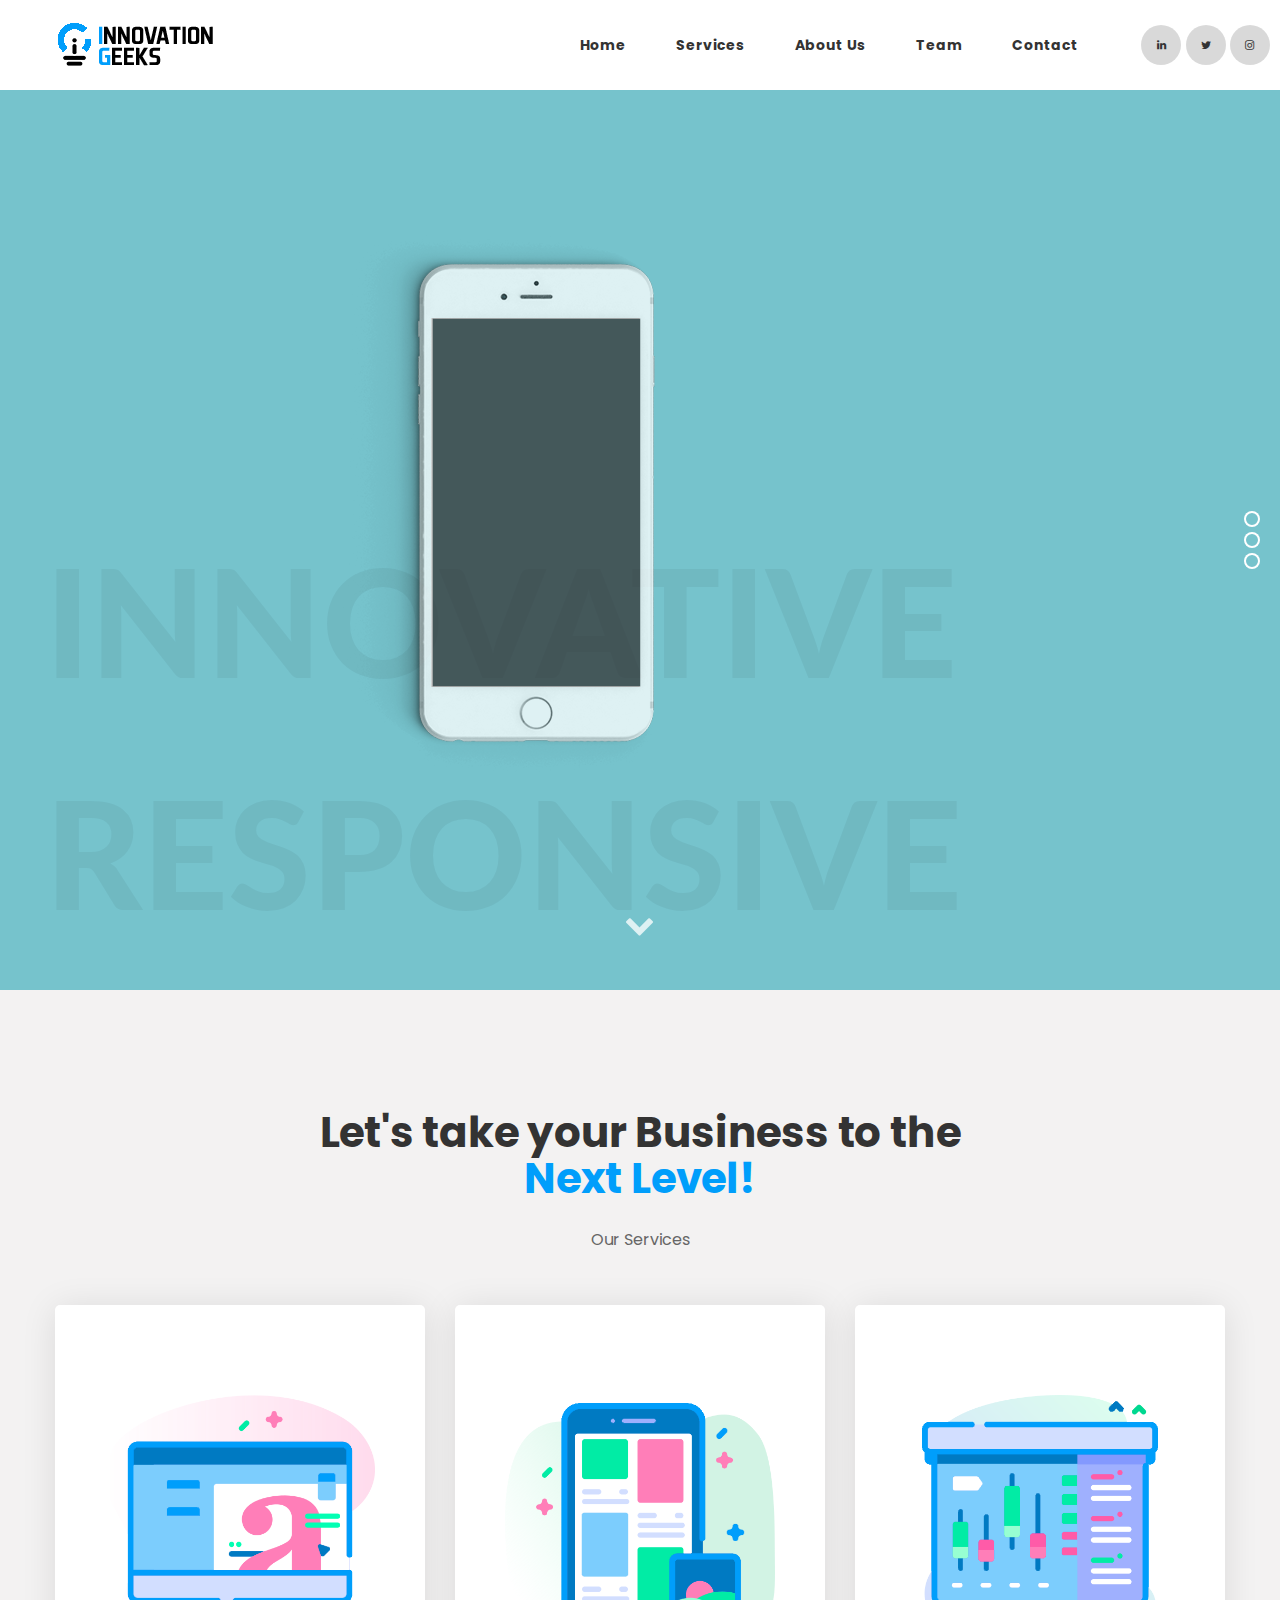
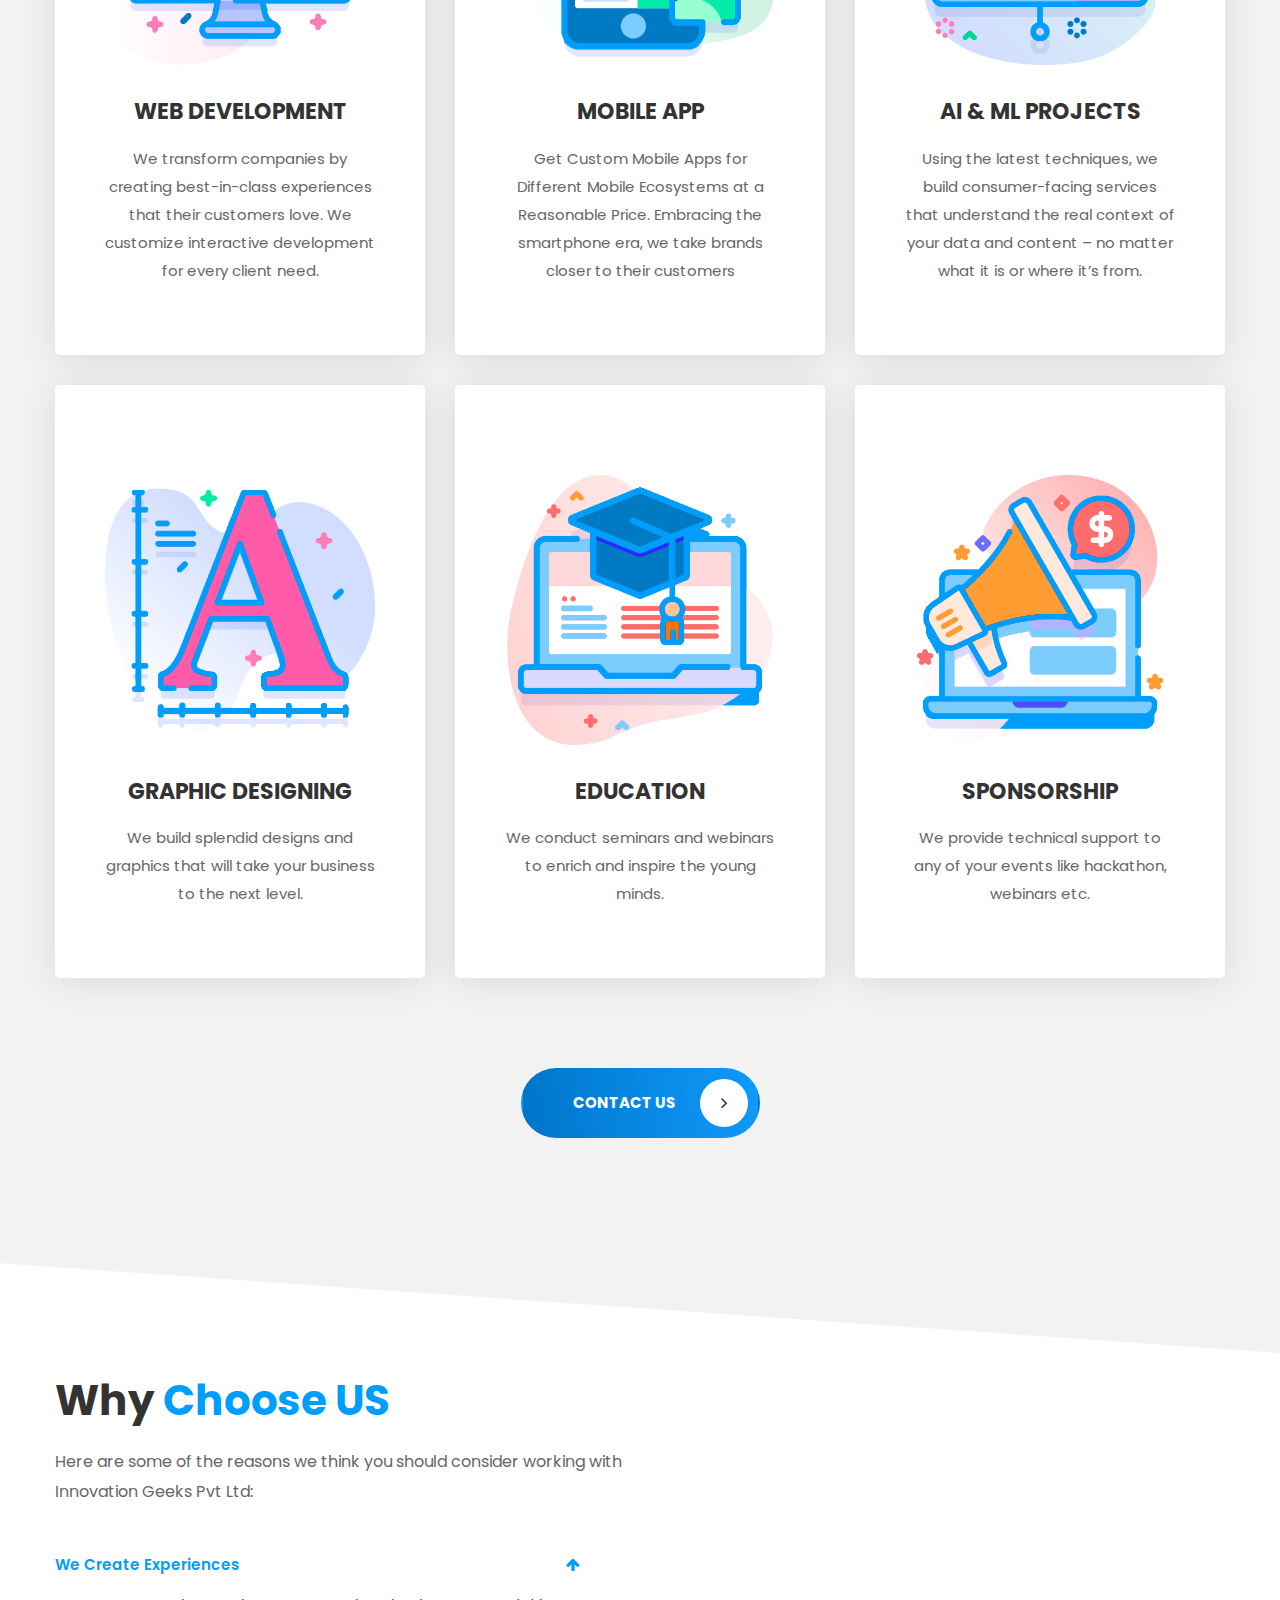
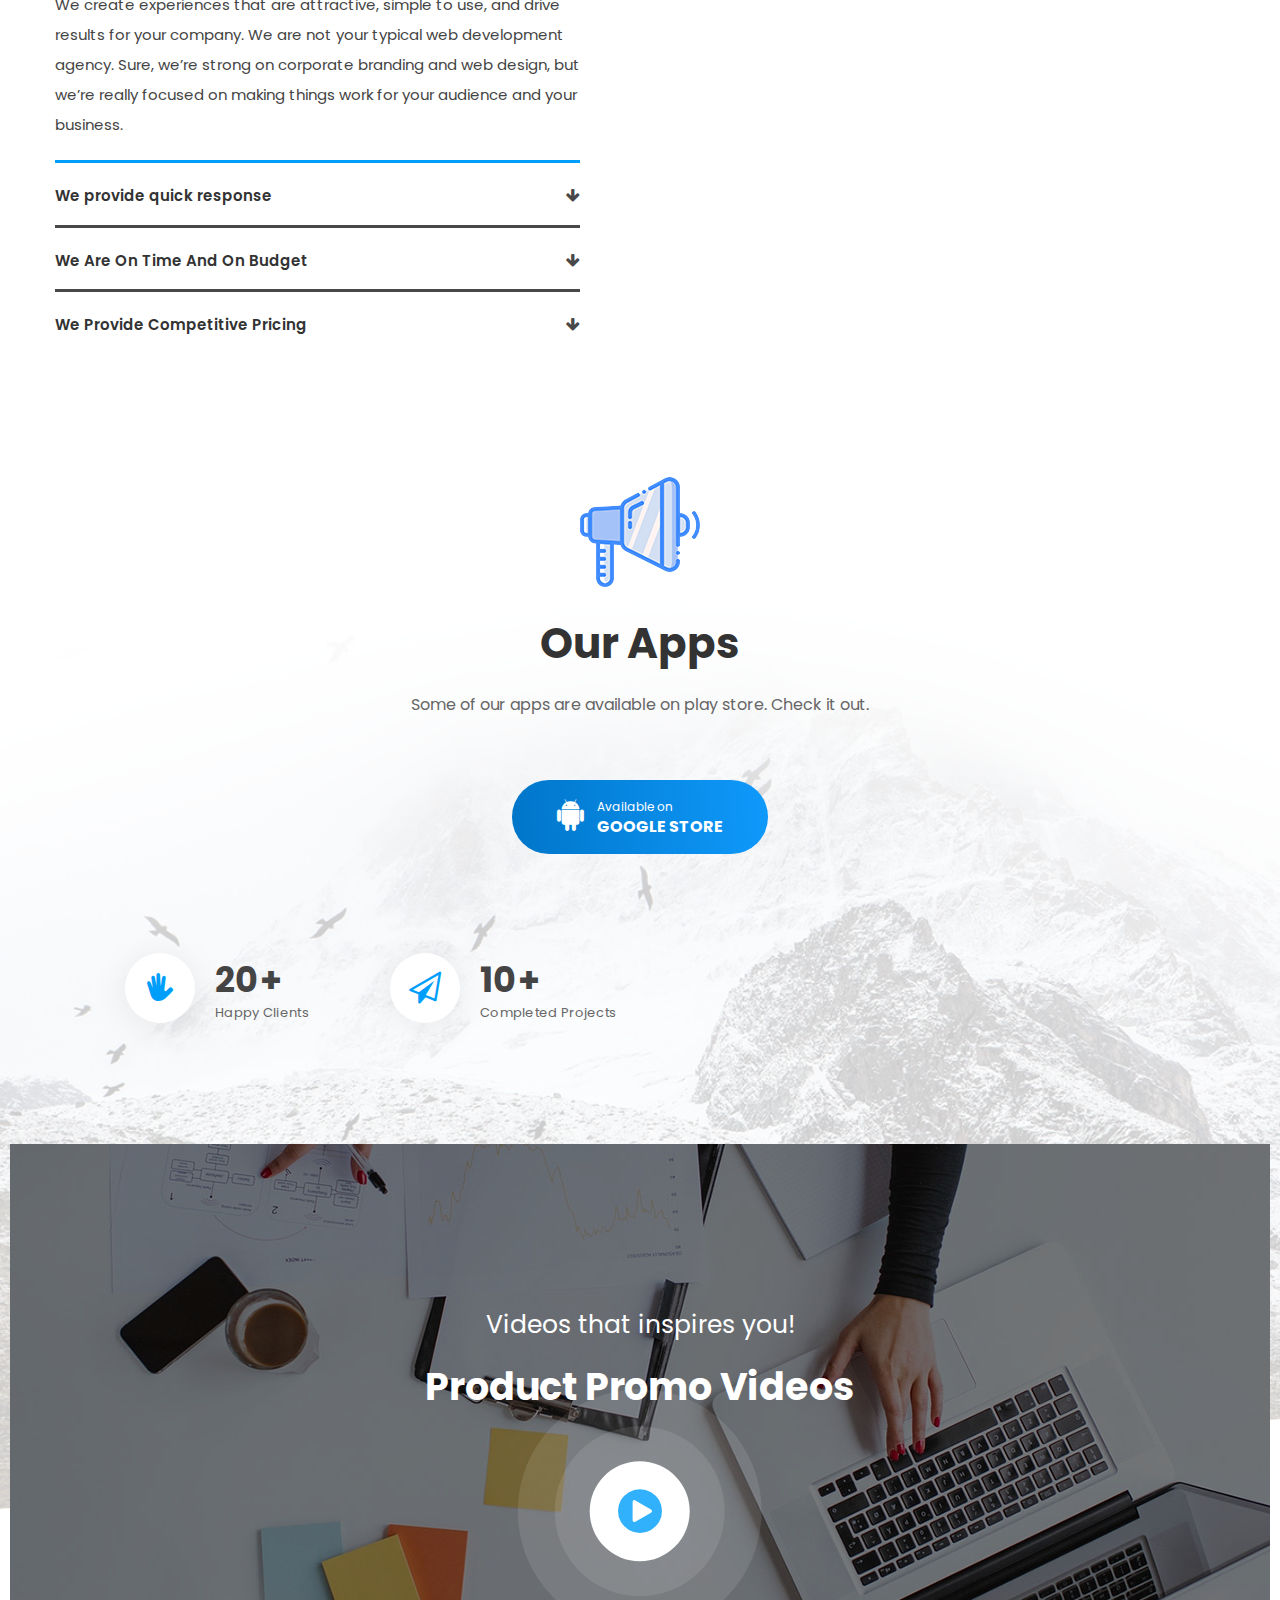
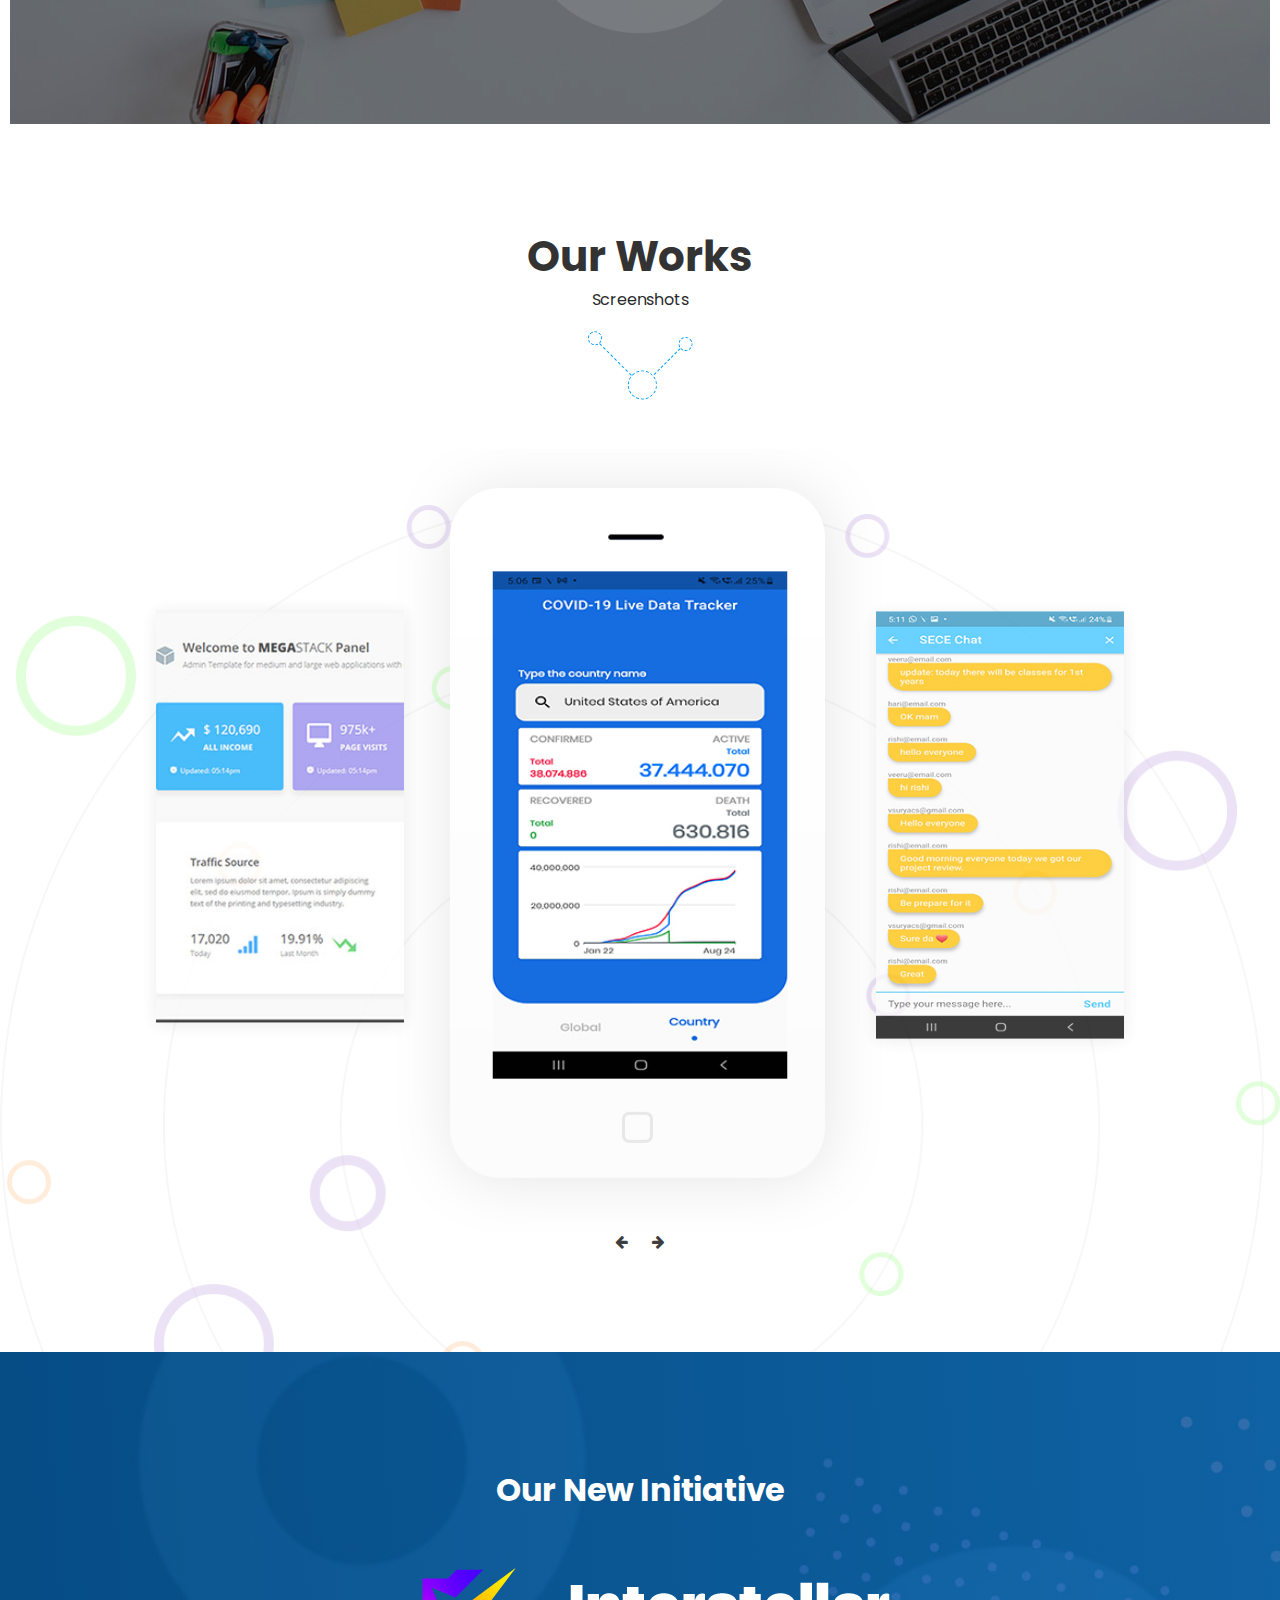
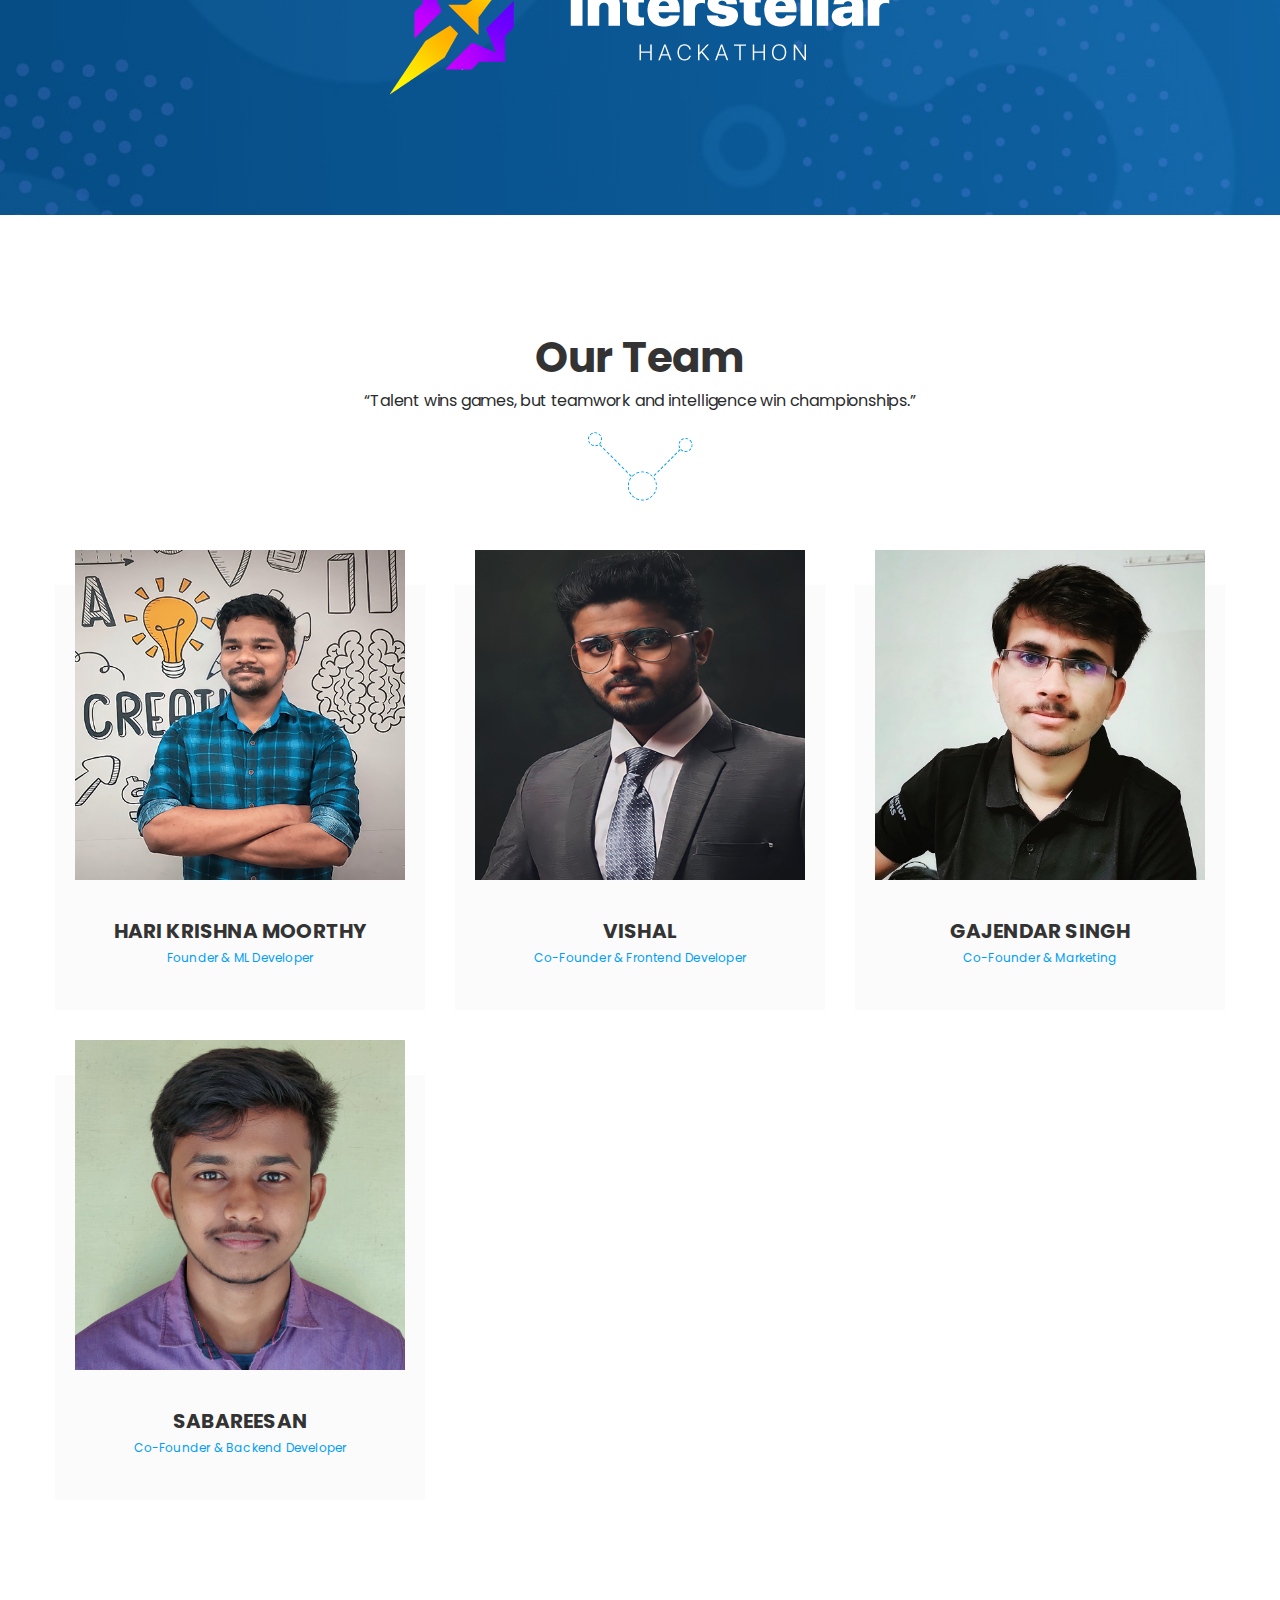
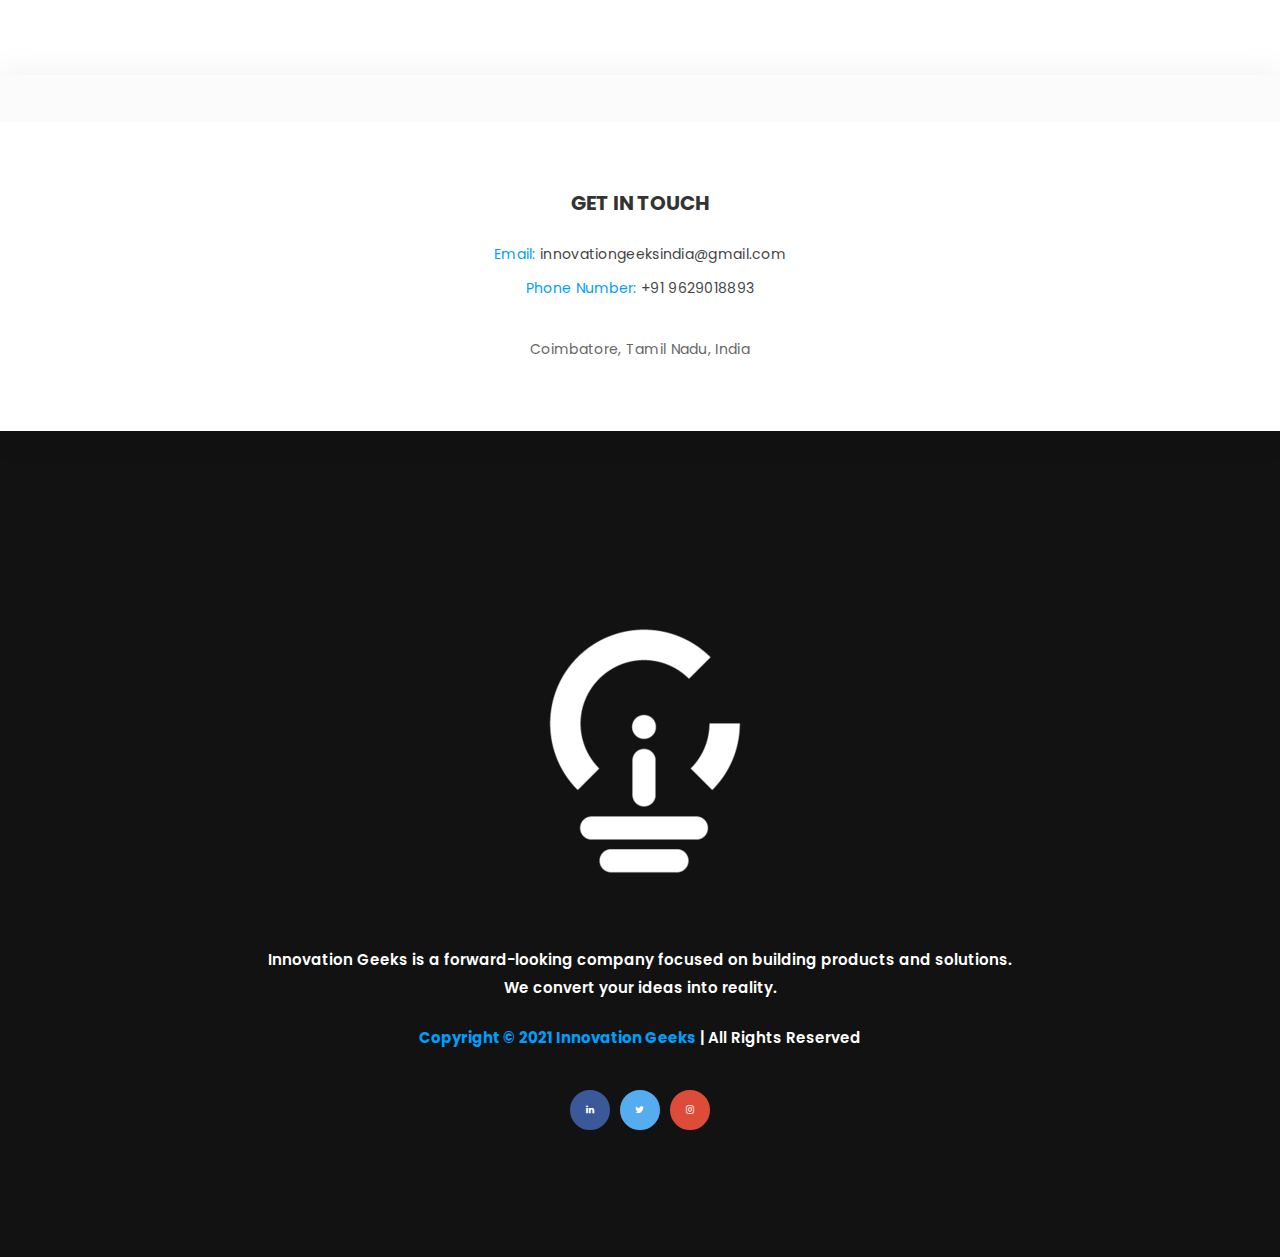
==== commit 8e7def98: "updating UI" ====
--- a/index.html
+++ b/index.html
@@ -9,7 +9,7 @@
     <meta name="viewport" content="width=device-width, initial-scale=1">
 
     <!-- Vendor: Bootstrap 4 Stylesheets  -->
-    <link rel="stylesheet" href="css/bootstrap.min.css" type="text/css">
+    <link rel="stylesheet" href="css/bootstrap.min.css">
 
     <!-- Our Website CSS Styles -->
     <link rel="stylesheet" href="css/icons.min.css">
@@ -662,7 +662,7 @@
                                     </div>
                                 </li>
                             </ul>
-                            <div style="" class="tp-static-layers">
+                            <div class="tp-static-layers">
                                 <!-- LAYER NR. 44 -->
                                 <div class="tp-caption tp-resizeme tp-static-layer" id="slider-47-layer-1"
                                     data-x="['left','left','left','left']" data-hoffset="['20','20','20','20']"
@@ -708,7 +708,7 @@
 
                                 <!-- LAYER NR. 47 -->
                                 <a class="tp-caption SleekLanding-Social tp-resizeme tp-static-layer"
-                                    href="https://www.facebook.com/themepunchofficial" target="_blank"
+                                    href="#" target="_blank"
                                     id="slider-47-layer-4" data-x="['right','right','center','center']"
                                     data-hoffset="['105','105','-40','-40']"
                                     data-y="['bottom','bottom','bottom','bottom']" data-voffset="['27','27','90','90']"
@@ -723,7 +723,7 @@
 
                                 <!-- LAYER NR. 48 -->
                                 <a class="tp-caption SleekLanding-Social tp-resizeme tp-static-layer"
-                                    href="https://twitter.com/themepunch" target="_blank" id="slider-47-layer-5"
+                                    href="#" target="_blank" id="slider-47-layer-5"
                                     data-x="['right','right','center','center']" data-hoffset="['65','65','0','0']"
                                     data-y="['bottom','bottom','bottom','bottom']" data-voffset="['27','27','90','90']"
                                     data-width="30" data-height="30" data-whitespace="nowrap" data-type="text"
@@ -737,7 +737,7 @@
 
                                 <!-- LAYER NR. 49 -->
                                 <a class="tp-caption SleekLanding-Social tp-resizeme tp-static-layer"
-                                    href="https://plus.google.com/+ThemePunch" target="_blank" id="slider-47-layer-6"
+                                    href="#" target="_blank" id="slider-47-layer-6"
                                     data-x="['right','right','center','center']" data-hoffset="['20','20','40','40']"
                                     data-y="['bottom','bottom','bottom','bottom']" data-voffset="['27','27','90','90']"
                                     data-width="30" data-height="30" data-whitespace="nowrap" data-type="text"
@@ -1057,7 +1057,7 @@
                                         </div>
                                     </div>
                                     <div>
-                                        <a href="http://interstellarhacks.online/" target="_blank">
+                                        <a href="https://interstellarhacks.online/" target="_blank">
                                             <img src="/images/500X128.png" alt="Interstellar Hackathon">
                                         </a>
                                     </div>
@@ -1150,28 +1150,29 @@
                                             </div>
                                         </div>
                                     </div>
-                                </div>
-                                <div class="col-md-4 col-sm-6 col-lg-4">
-                                    <div class="membr-wrp text-center">
-                                        <div class="membr-innr">
-                                            <img src="/images/resource/IMG_20210905_095323.jpg" alt="" />
-                                            <div class="membr-inf">
-                                                <h4><a href="team-detail.html" title="">SABAREESAN</a></h4>
-                                                <span class="blue-clr">Co-Founder &amp; Backend Developer</span>
-                                                <div class="scl-inf">
-                                                    <a href="https://www.linkedin.com/in/sabareesan-arjunasamy-7a5531190/"
-                                                        title="LinkedIn" target="_blank"><i
-                                                            class="fa fa-linkedin"></i></a>
-                                                    <a href="https://instagram.com/_._kakashi_hatake_?utm_medium=copy_link"
-                                                        title="Instagram" target="_blank"><i
-                                                            class="fa fa-instagram"></i></a>
+                                    <div class="col-md-4 col-sm-6 col-lg-4">
+                                        <div class="membr-wrp text-center">
+                                            <div class="membr-innr">
+                                                <img src="/images/resource/IMG_20210905_095323.jpg" alt="" />
+                                                <div class="membr-inf">
+                                                    <h4><a href="team-detail.html" title="">SABAREESAN</a></h4>
+                                                    <span class="blue-clr">Co-Founder &amp; Backend Developer</span>
+                                                    <div class="scl-inf">
+                                                        <a href="https://www.linkedin.com/in/sabareesan-arjunasamy-7a5531190/"
+                                                            title="LinkedIn" target="_blank"><i
+                                                                class="fa fa-linkedin"></i></a>
+                                                        <a href="https://instagram.com/_._kakashi_hatake_?utm_medium=copy_link"
+                                                            title="Instagram" target="_blank"><i
+                                                                class="fa fa-instagram"></i></a>
+                                                    </div>
+                                                    <!--p>Lorem ipsum dolor uIL sit am pellen erat Maecenas cenasgue ut eget secte pellentesque…</p-->
+    
                                                 </div>
-                                                <!--p>Lorem ipsum dolor uIL sit am pellen erat Maecenas cenasgue ut eget secte pellentesque…</p-->
-
-                                            </div>
-                                        </div>
-                                    </div>
-                                </div>
+                                            </div>
+                                        </div>
+                                    </div>
+                                </div>
+                               
                             </div>
                         </div>
                         <!--div class="vw-al text-center"><a class="brd-rd40" href="team.html" title="">VIEW ALL TEAM <i class="fa fa-angle-right brd-rd50"></i></a><br><br><br><br><br></div-->
@@ -1179,6 +1180,8 @@
                 </div>
             </div>
         </section>
+
+        <br><br><br>
 
         <!--section id="features">
             <div class="gp gry-lyr hg-opc">
@@ -1347,24 +1350,19 @@
                 </div>
             </div>
         </section-->
+
         <section id="contact">
-            <div class="gp nogp">
-                <div class="row">
-                    <!--div class="col-md-12 col-sm-12 col-lg-12">
-                        <div class="gmp" id="gmp"></div>
-                    </div-->
-                </div>
                 <div class="container">
                     <div class="row">
                         <div class="col-md-12 col-sm-12 col-lg-12">
-                            <div class="cont-wrp ovrlp-200 ovrlp-bp-200">
+                            <div class=" cont-wrp ovrlp-100 ovrlp-bp-200" style="padding-top: 4%; margin-bottom: -200px;";>
                                 <div class="row mrg">
-                                    <div class="col-md-12 col-sm-12 col-lg-12">
+                                    <div class="col-md-12 col-sm-12 col-lg-12" style="text-align: center;">
                                         <div class="cnt-inf">
-                                            <div class="cnt-inf-tl">
+                                            <div class="cnt-inf-tl" >
                                                 <h4>GET IN TOUCH</h4>
                                             </div>
-                                            <div class="cnt-inf-lst">
+                                            <div class="cnt-inf-lst" >
                                                 <p><span class="blue-clr">Email:</span> innovationgeeksindia@gmail.com
                                                 </p>
                                                 <p><span class="blue-clr">Phone Number:</span> +91 9629018893</p>
@@ -1372,7 +1370,7 @@
                                             </div>
                                         </div>
                                     </div>
-                                    <!--div class="col-md-8 col-sm-12 col-lg-8">
+                                    <!-- <div class="col-md-8 col-sm-12 col-lg-8">
                                         <form class="cnt-frm text-center">
                                             <div class="row mrg10">
                                                 <div class="col-md-4 col-sm-4 col-lg-4"><input class="brd-rd30" type="text" Placeholder="Complete Name *" /></div>
@@ -1381,7 +1379,7 @@
                                                 <div class="col-md-12 col-sm-12 col-lg-12"><textarea class="brd-rd30" Placeholder="Your Message *"></textarea> <button class="brd-rd30" type="submit">SEND MESSAGE</button></div>
                                             </div>
                                         </form>
-                                    </div-->
+                                    </div> -->
                                 </div>
                             </div>
                         </div>
@@ -1426,16 +1424,16 @@
     </main>
 
     <!-- Vendor: Javascripts -->
+    <script src="https://cdn.jsdelivr.net/npm/bootstrap@5.0.2/dist/js/bootstrap.bundle.min.js" integrity="sha384-MrcW6ZMFYlzcLA8Nl+NtUVF0sA7MsXsP1UyJoMp4YLEuNSfAP+JcXn/tWtIaxVXM" crossorigin="anonymous"></script>
+
     <script src="js/jquery.min.js"></script>
-    <script src="js/bootstrap.min.js"></script>
-
     <!-- Our Website Javascripts -->
     <script src="js/owl.carousel.min.js"></script>
     <script src="js/jquery.counterup.js"></script>
     <script src="js/waypoints.min.js"></script>
     <script src="js/scroll-up-bar.min.js"></script>
     <script src="js/jquery.poptrox.min.js"></script>
-    <script src="https://maps.googleapis.com/maps/api/js?key=AIzaSyA4XGd9qpQIEkbfL6QpR6qk2jQ9S9_5Uww"></script>
+    <!-- <script src="https://maps.googleapis.com/maps/api/js?key=AIzaSyA4XGd9qpQIEkbfL6QpR6qk2jQ9S9_5Uww"></script> -->
     <script src="js/main.js"></script>
 
     <!-- Revolution JS Files -->
--- a/css/main.css
+++ b/css/main.css
@@ -1383,7 +1383,7 @@
 /*===== Keep In Touch Sec =====*/
 .gmp {
   float: left;
-  height: 630px;
+  height: 5%;
   width: 100%;
 }
 .cont-wrp {
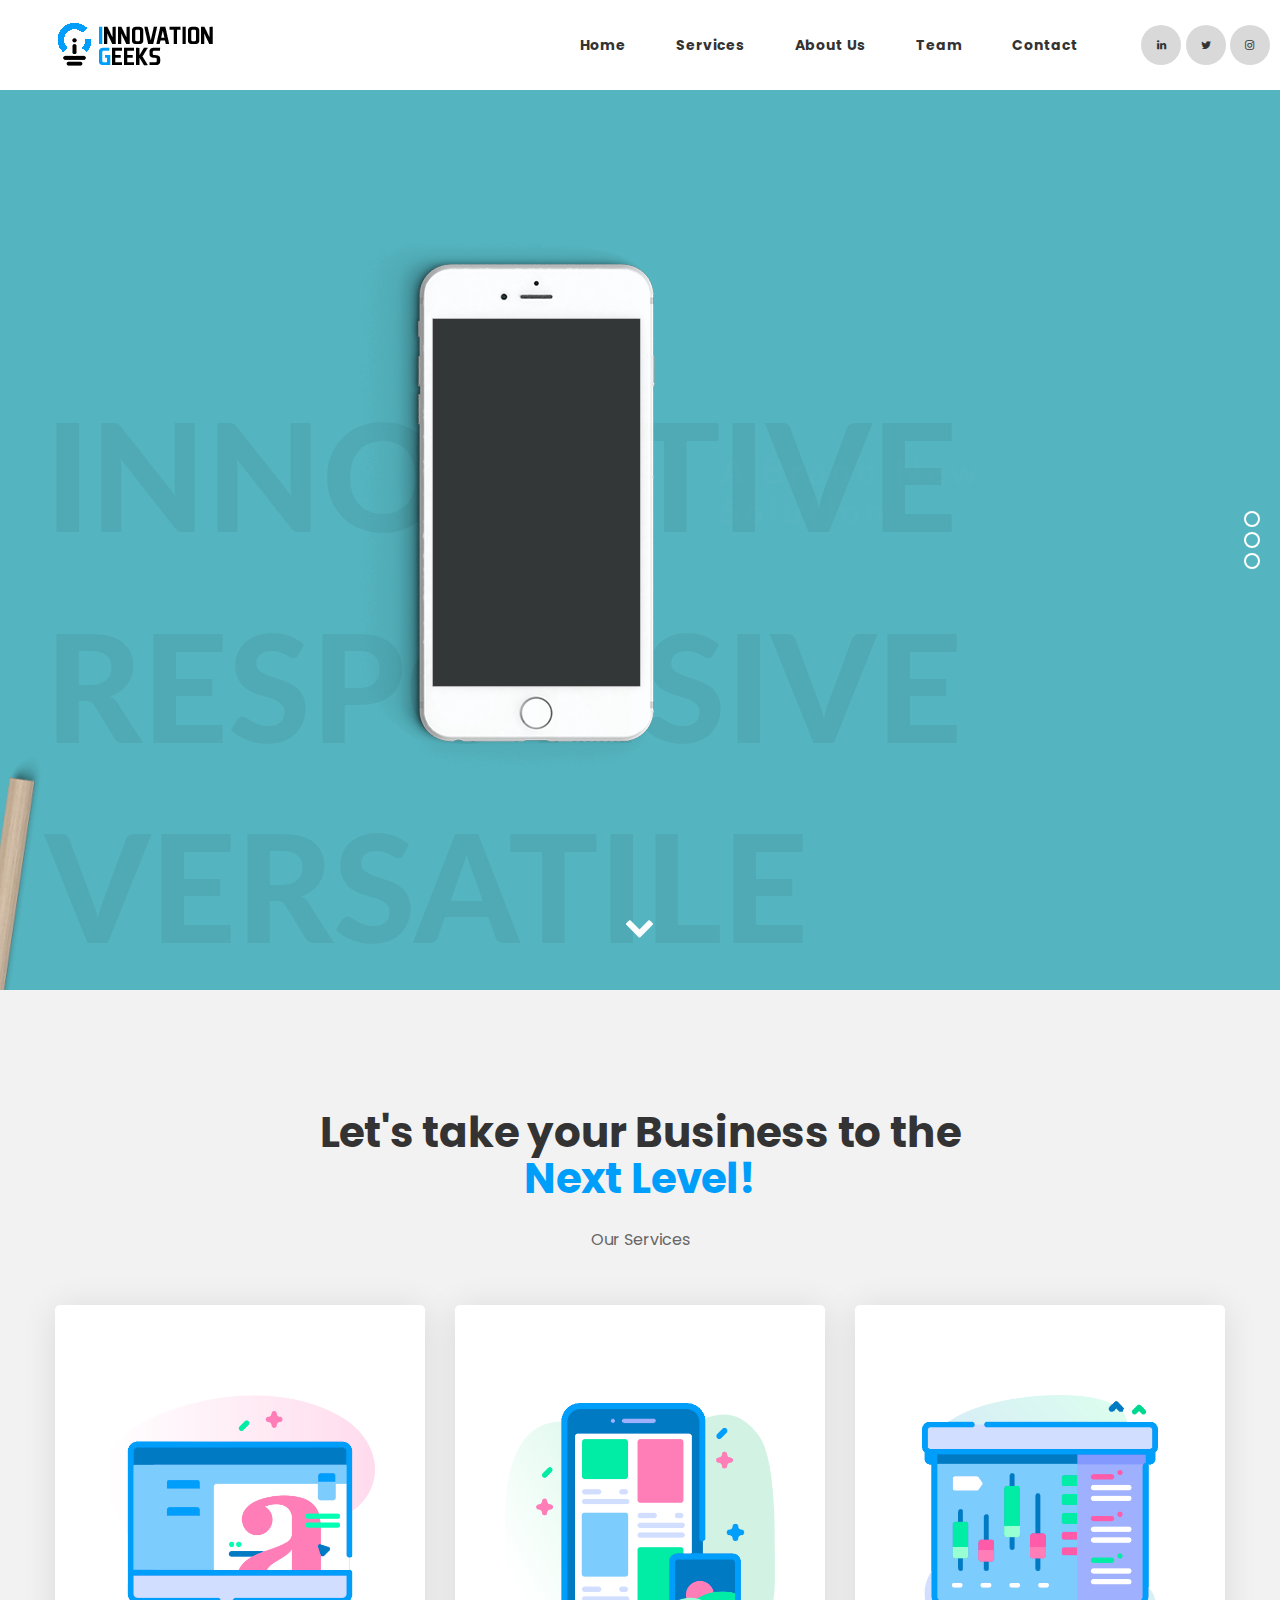
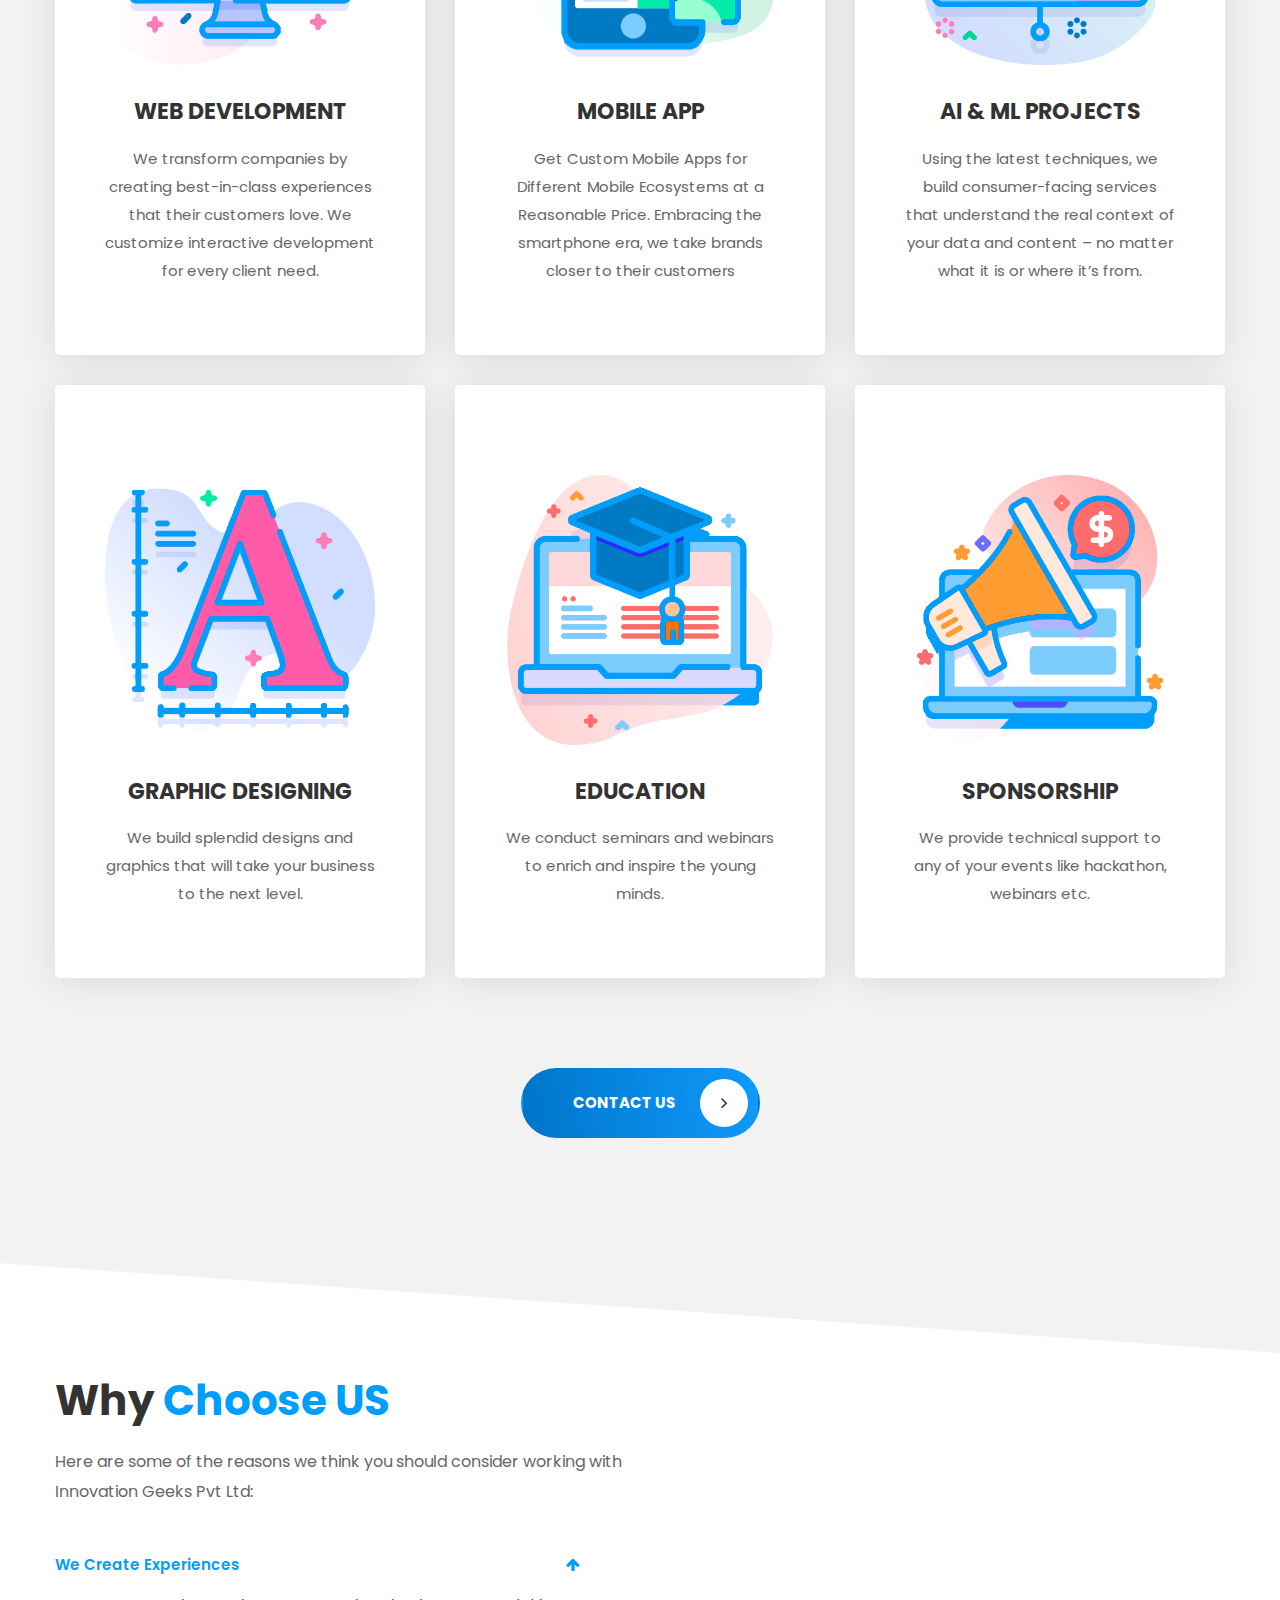
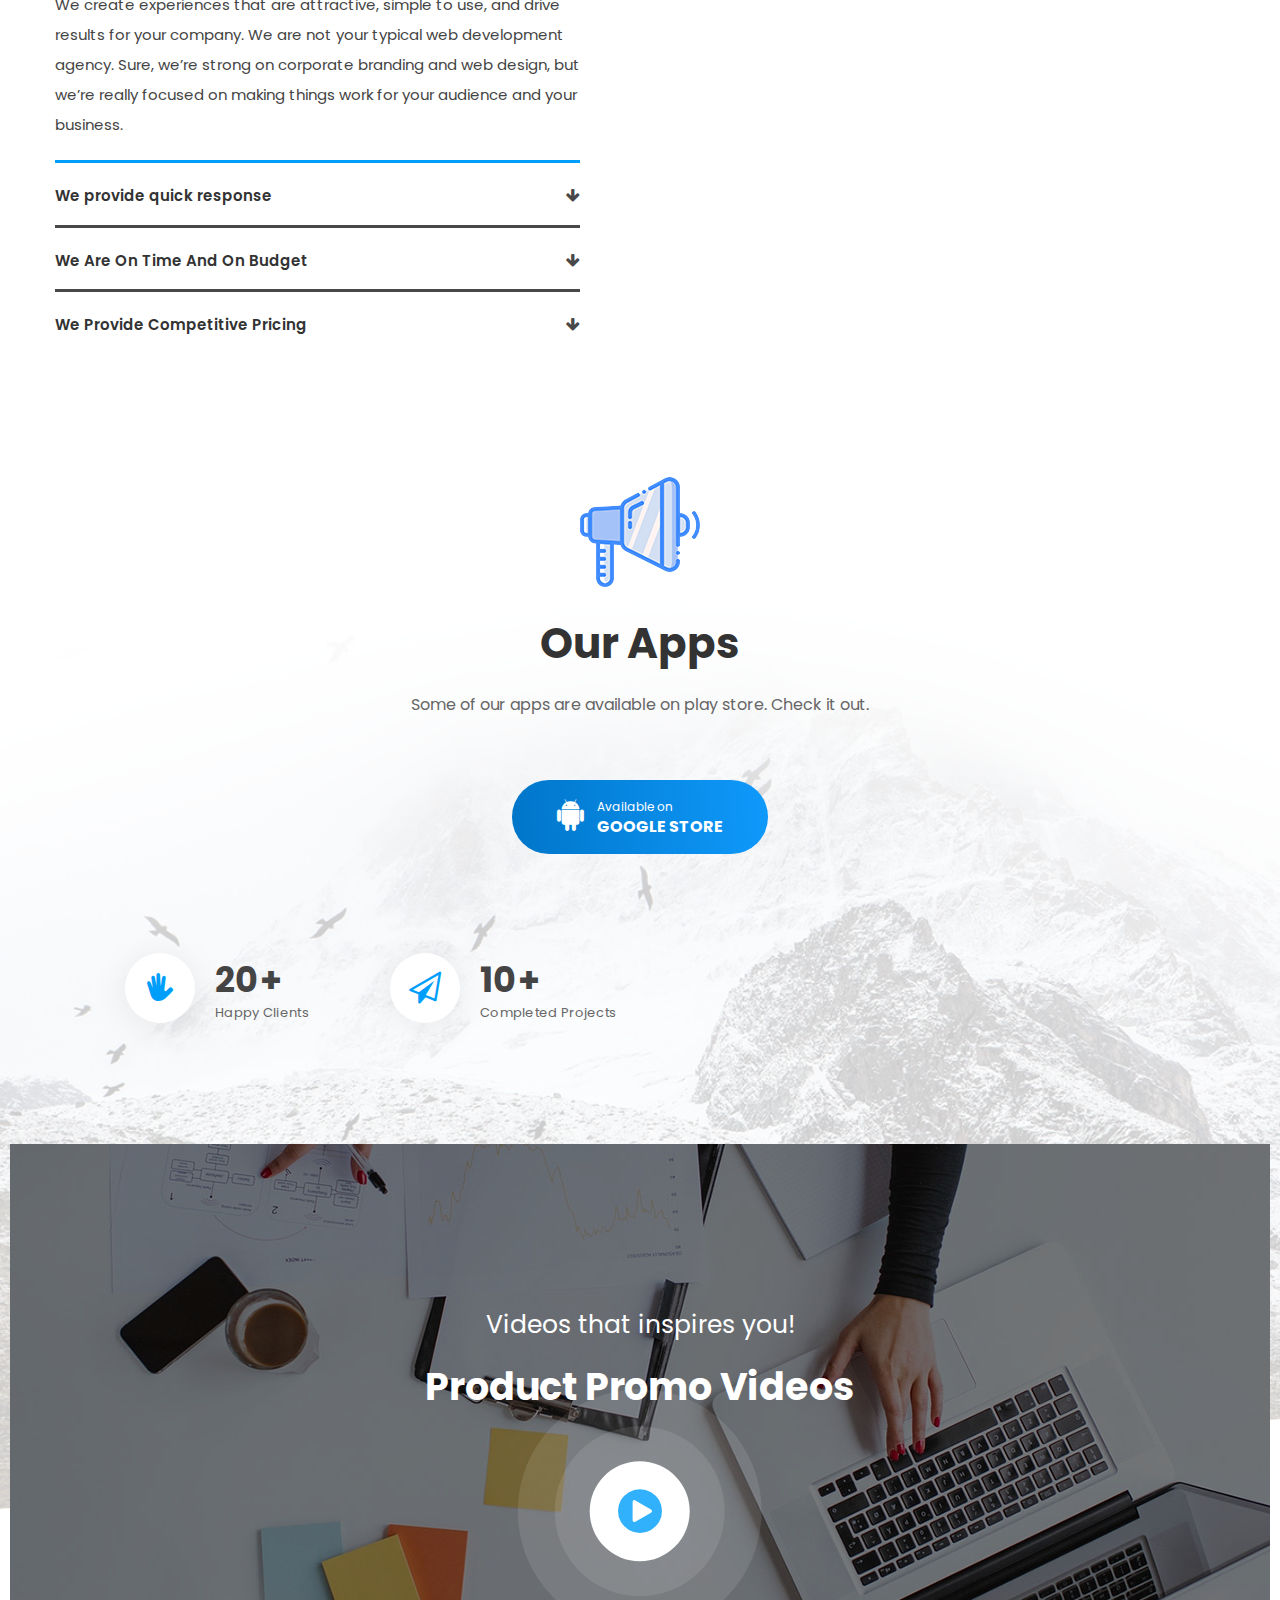
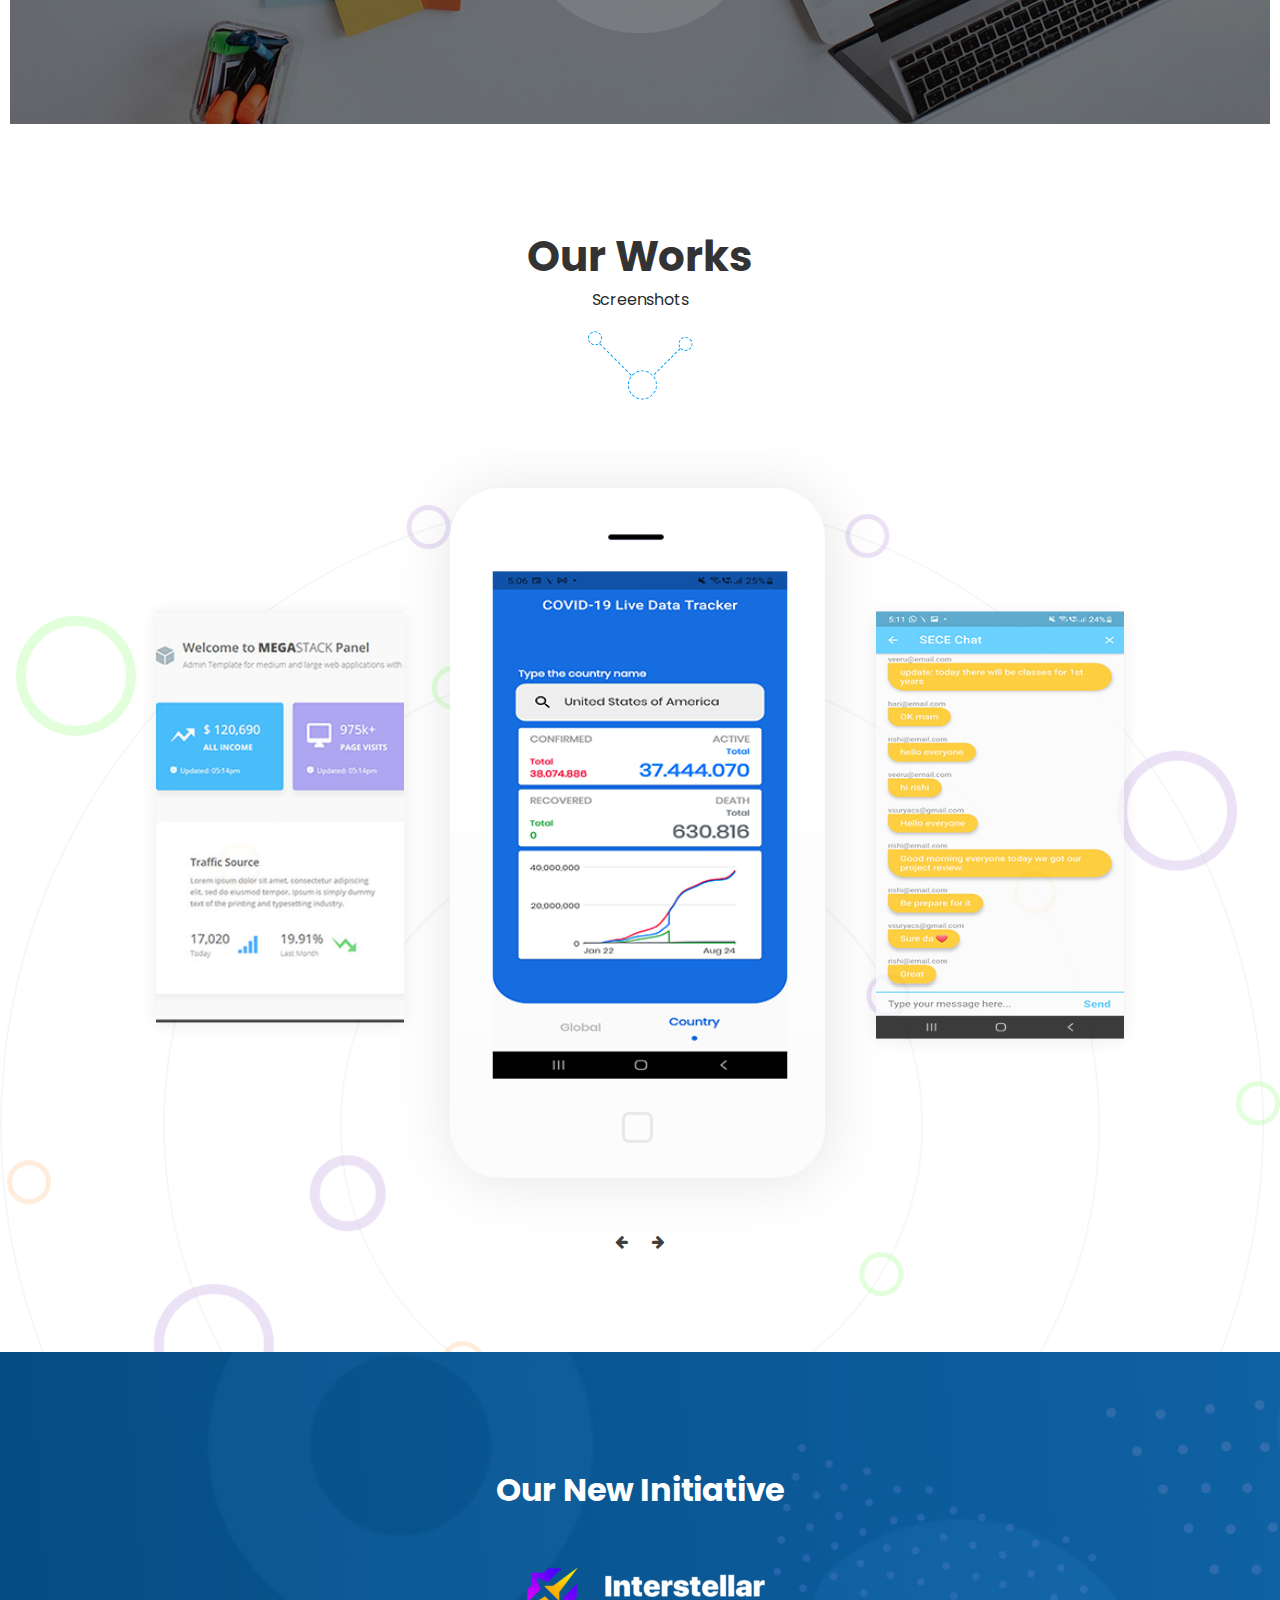
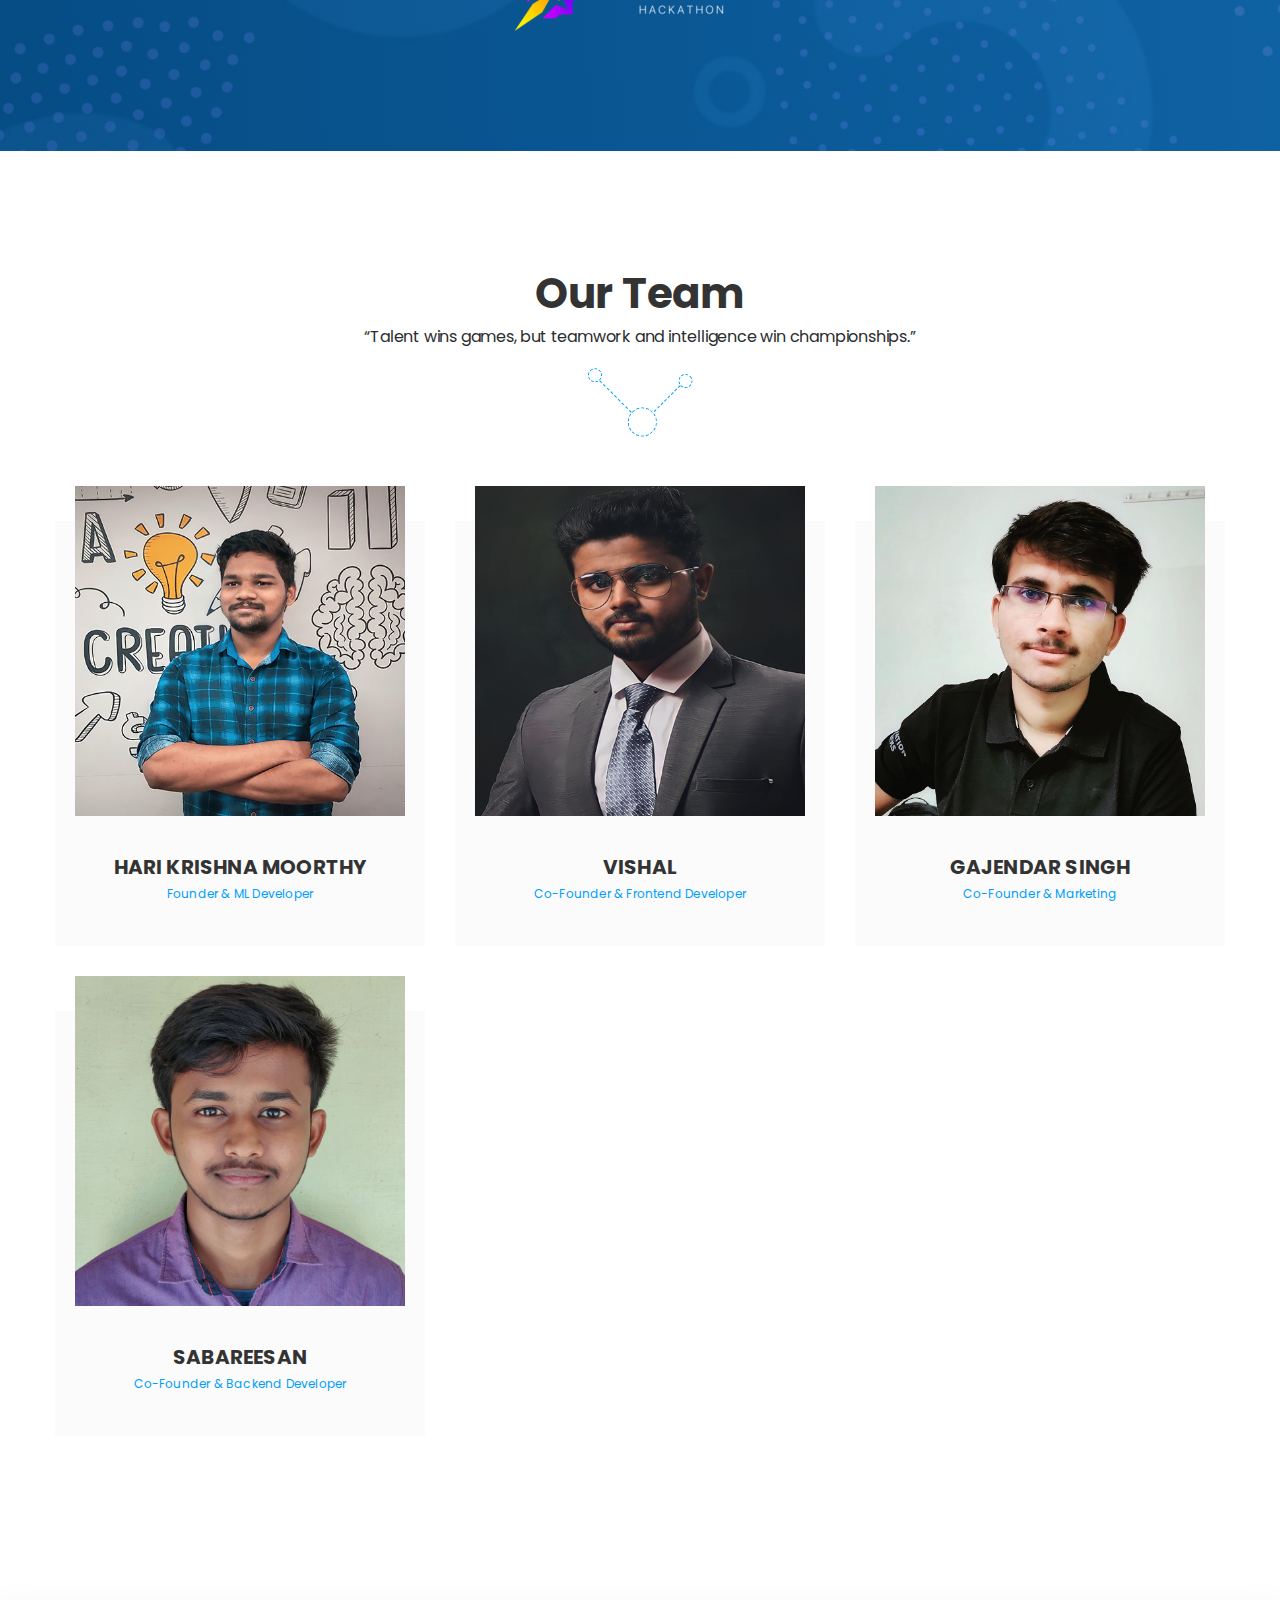
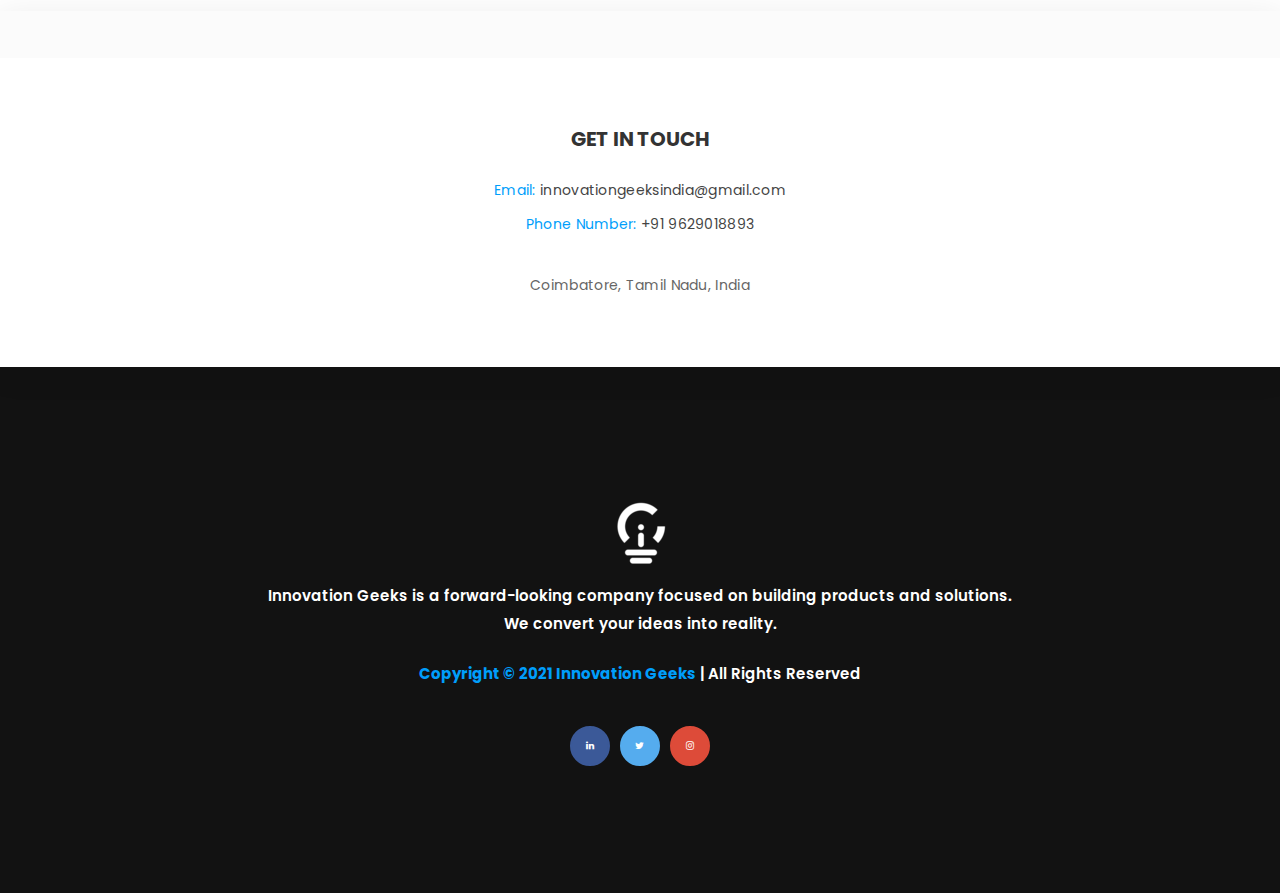
==== commit 48caff61: "Updating UI logo icons" ====
--- a/index.html
+++ b/index.html
@@ -1056,9 +1056,9 @@
                                             <span></span>
                                         </div>
                                     </div>
-                                    <div>
+                                    <div style="" >
                                         <a href="https://interstellarhacks.online/" target="_blank">
-                                            <img src="/images/500X128.png" alt="Interstellar Hackathon">
+                                            <img style="top:50%; left: 50%;" src="/images/500X128.png" alt="Interstellar Hackathon">
                                         </a>
                                     </div>
                                 </div>
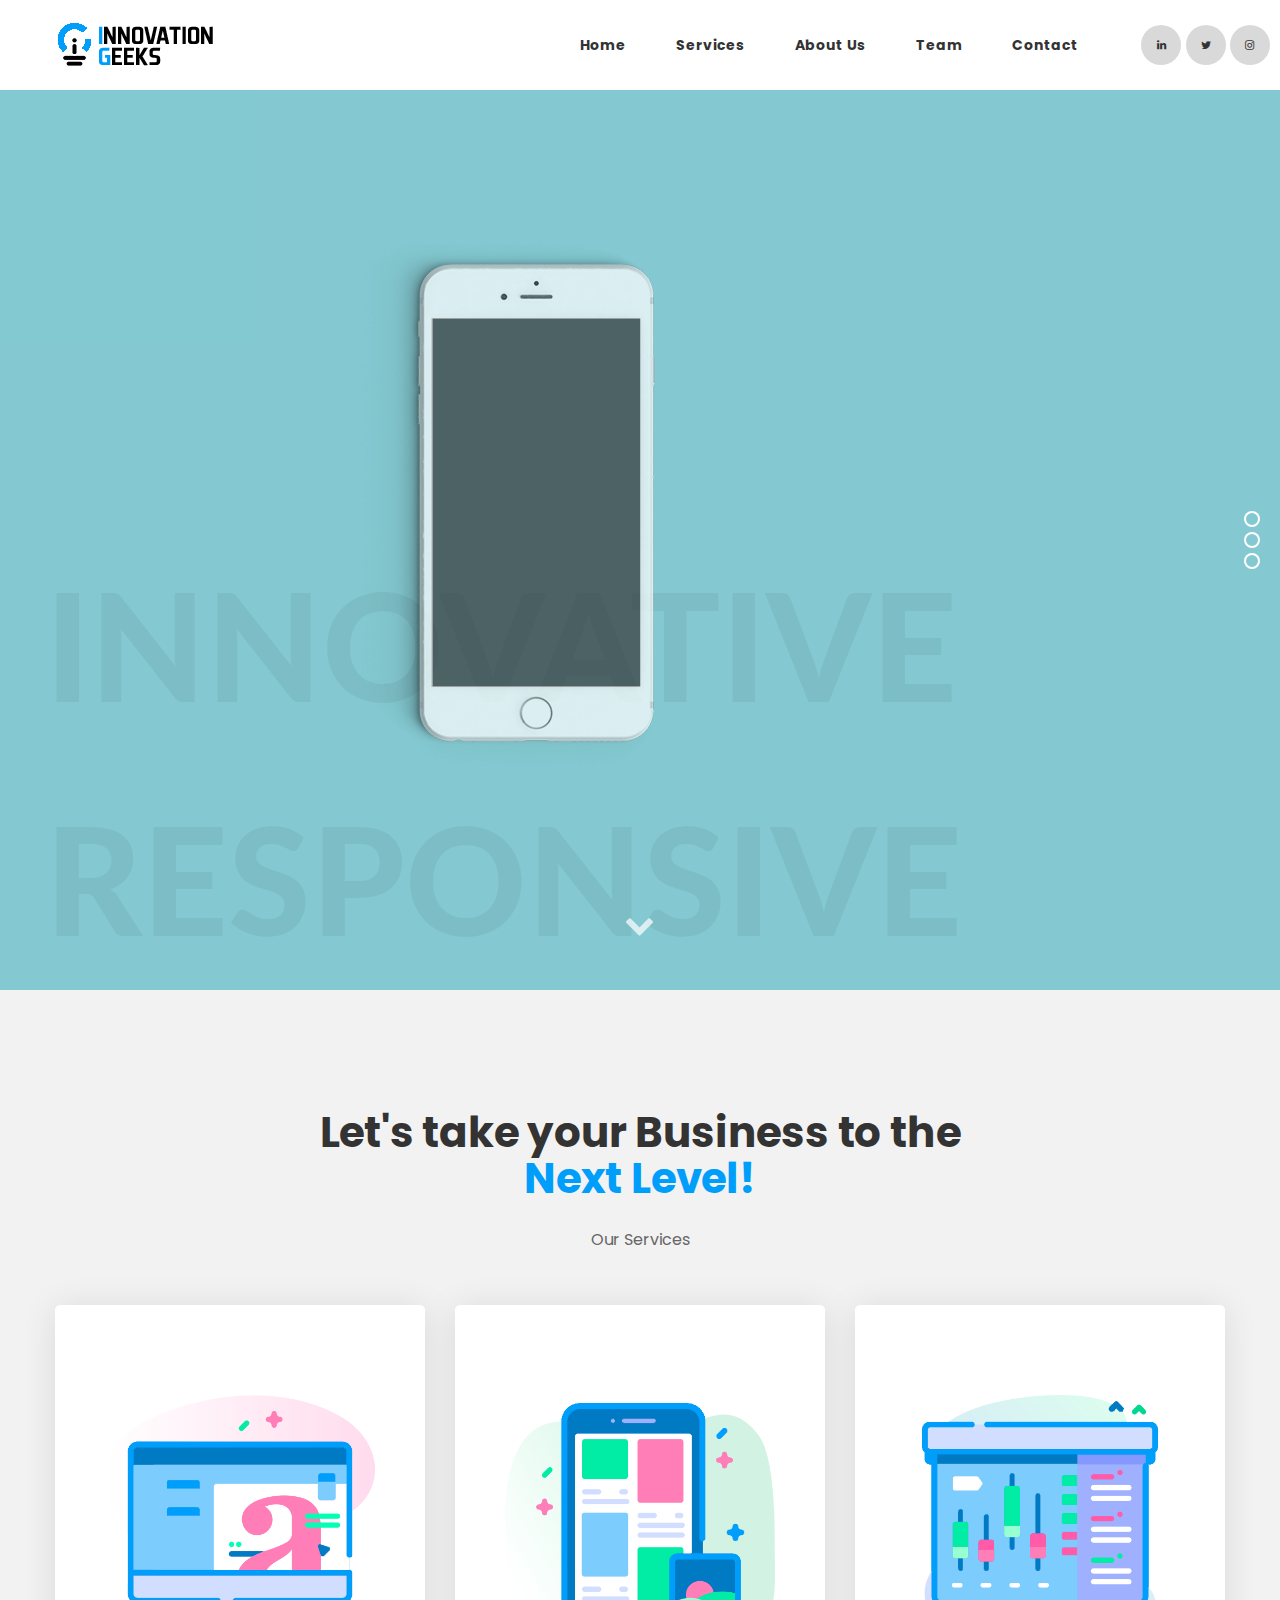
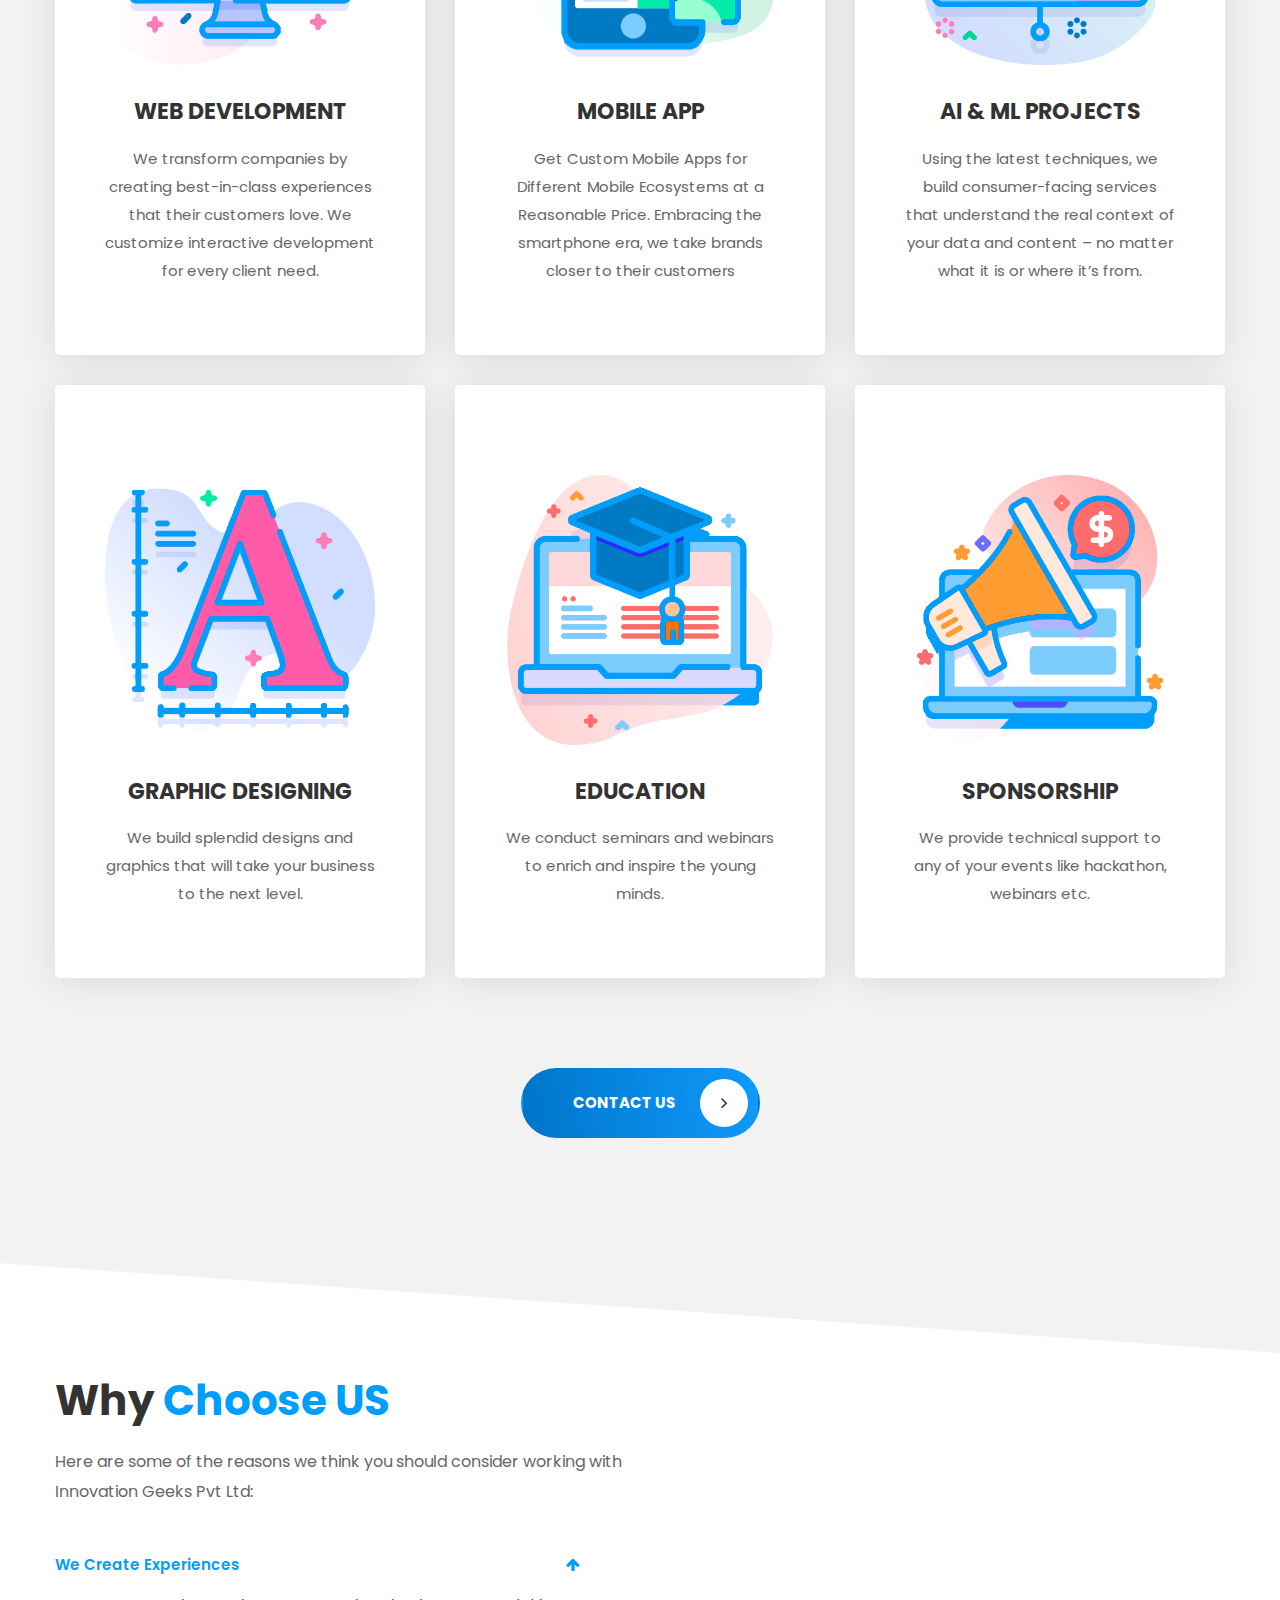
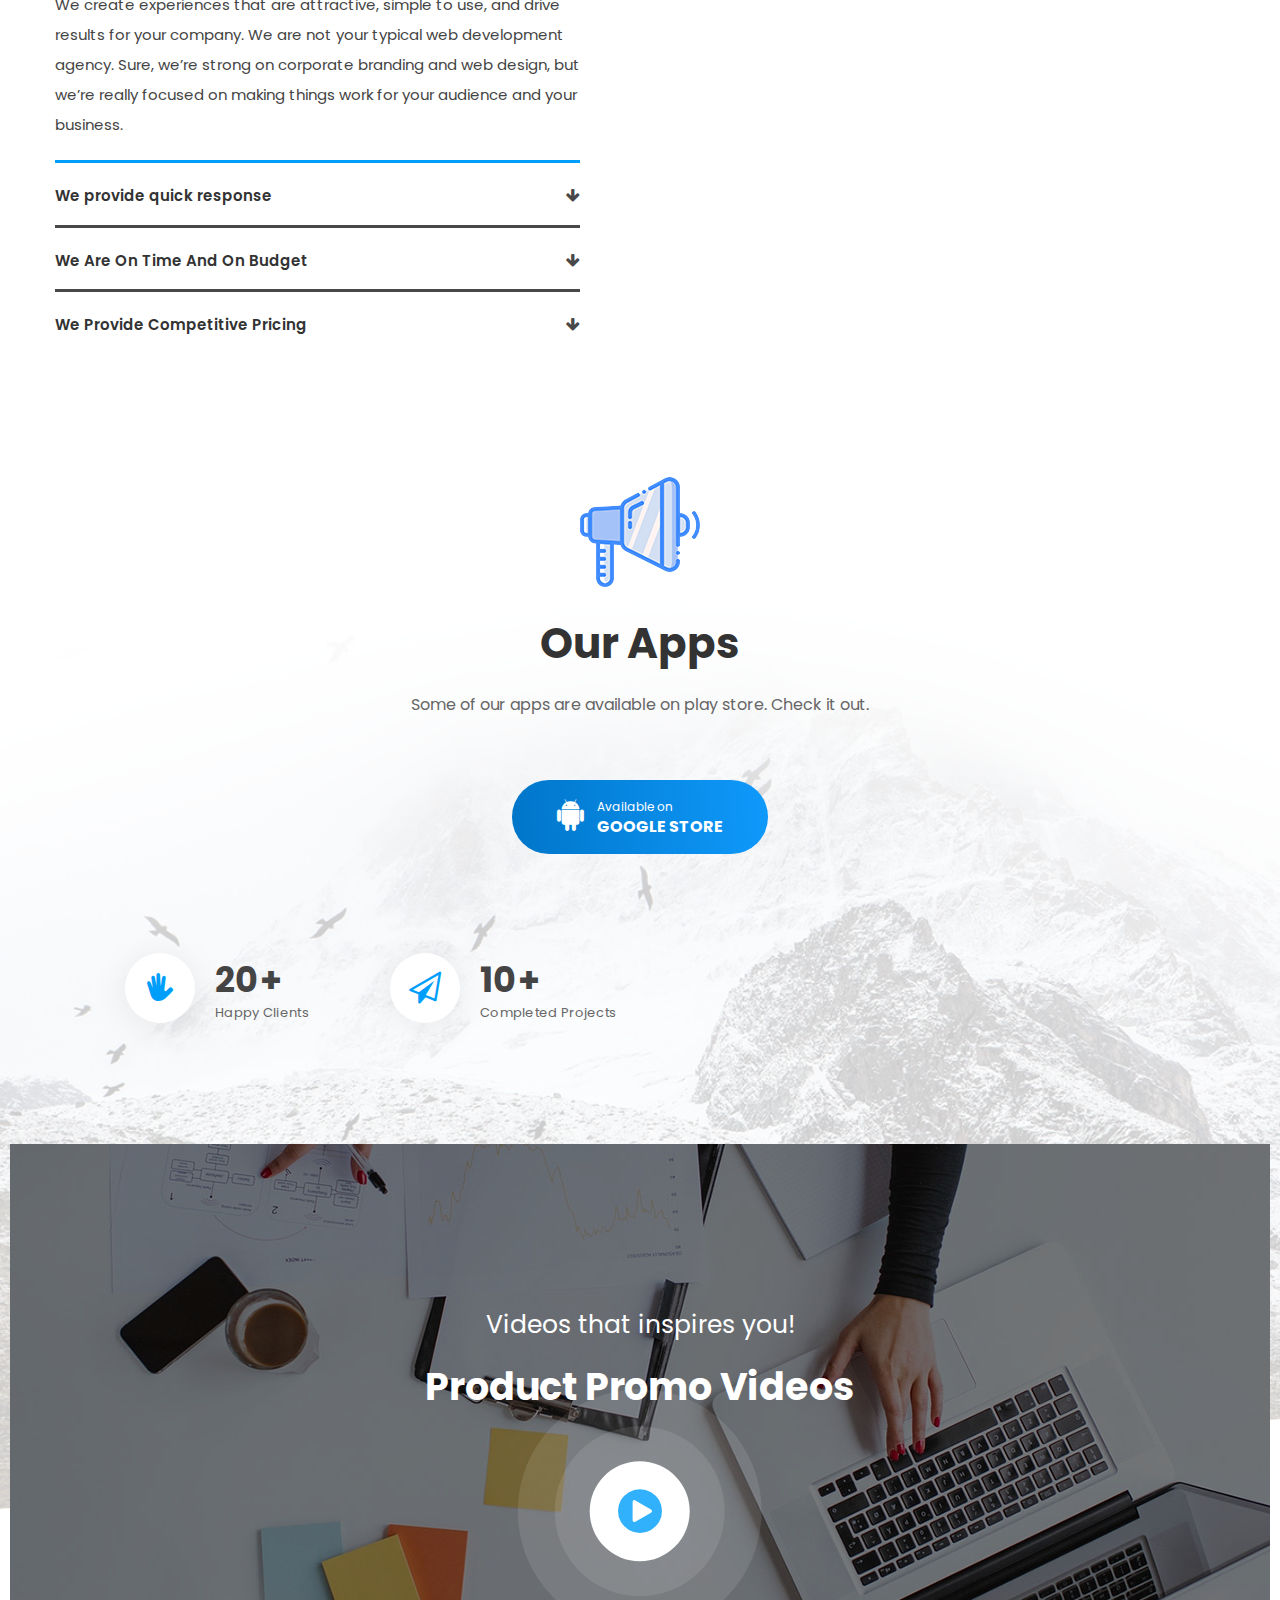
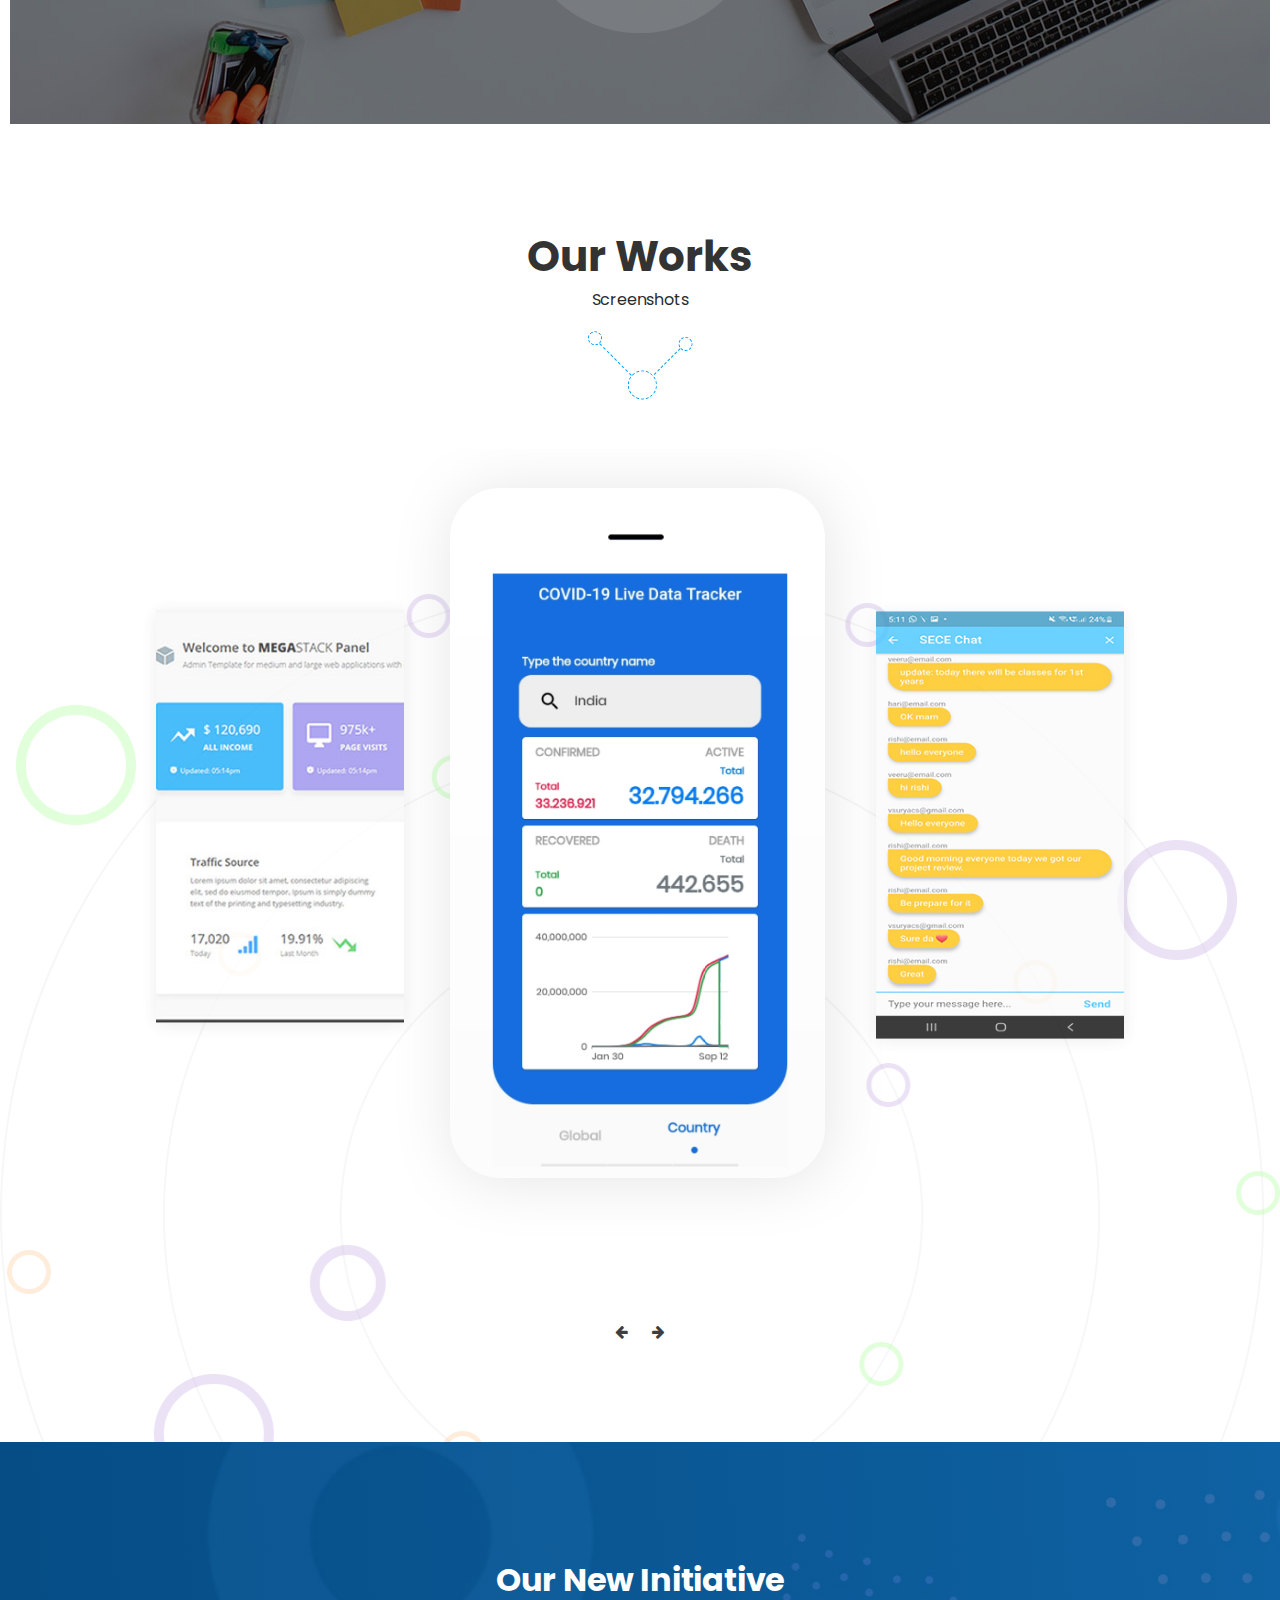
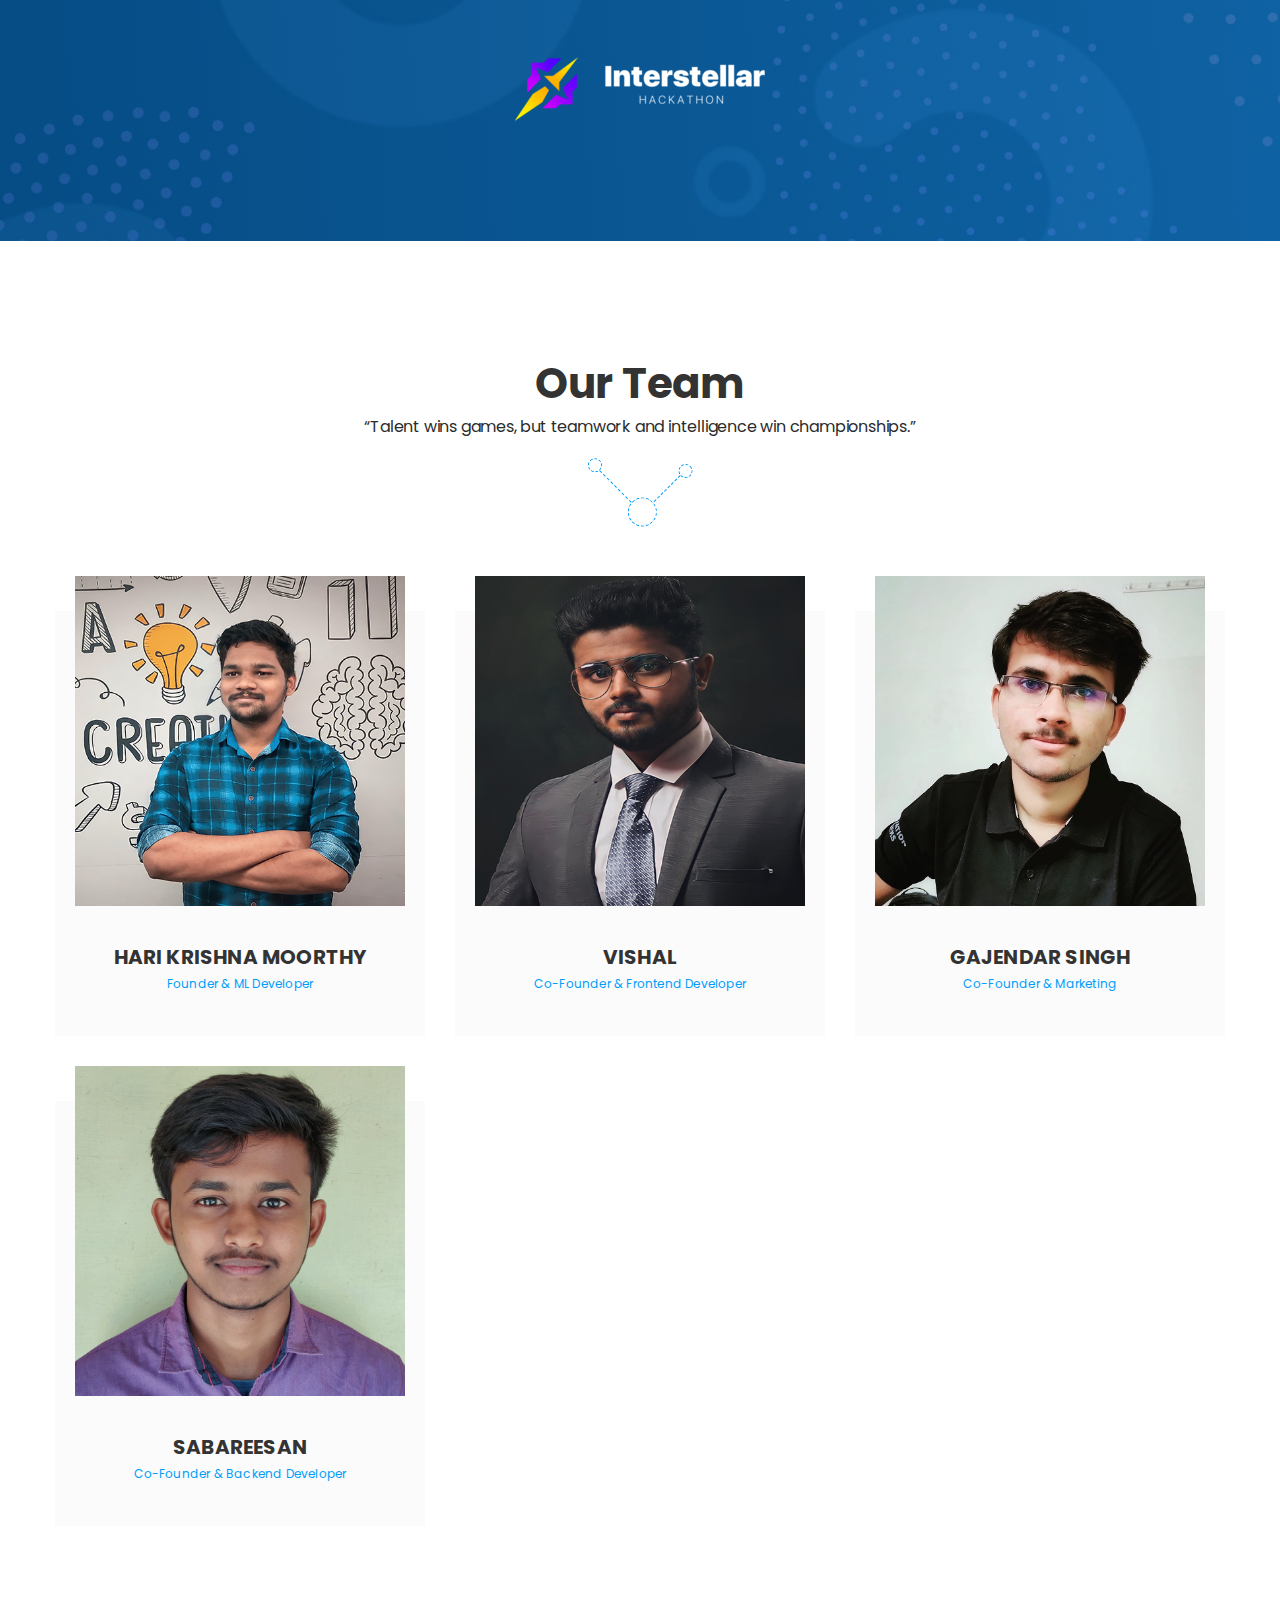
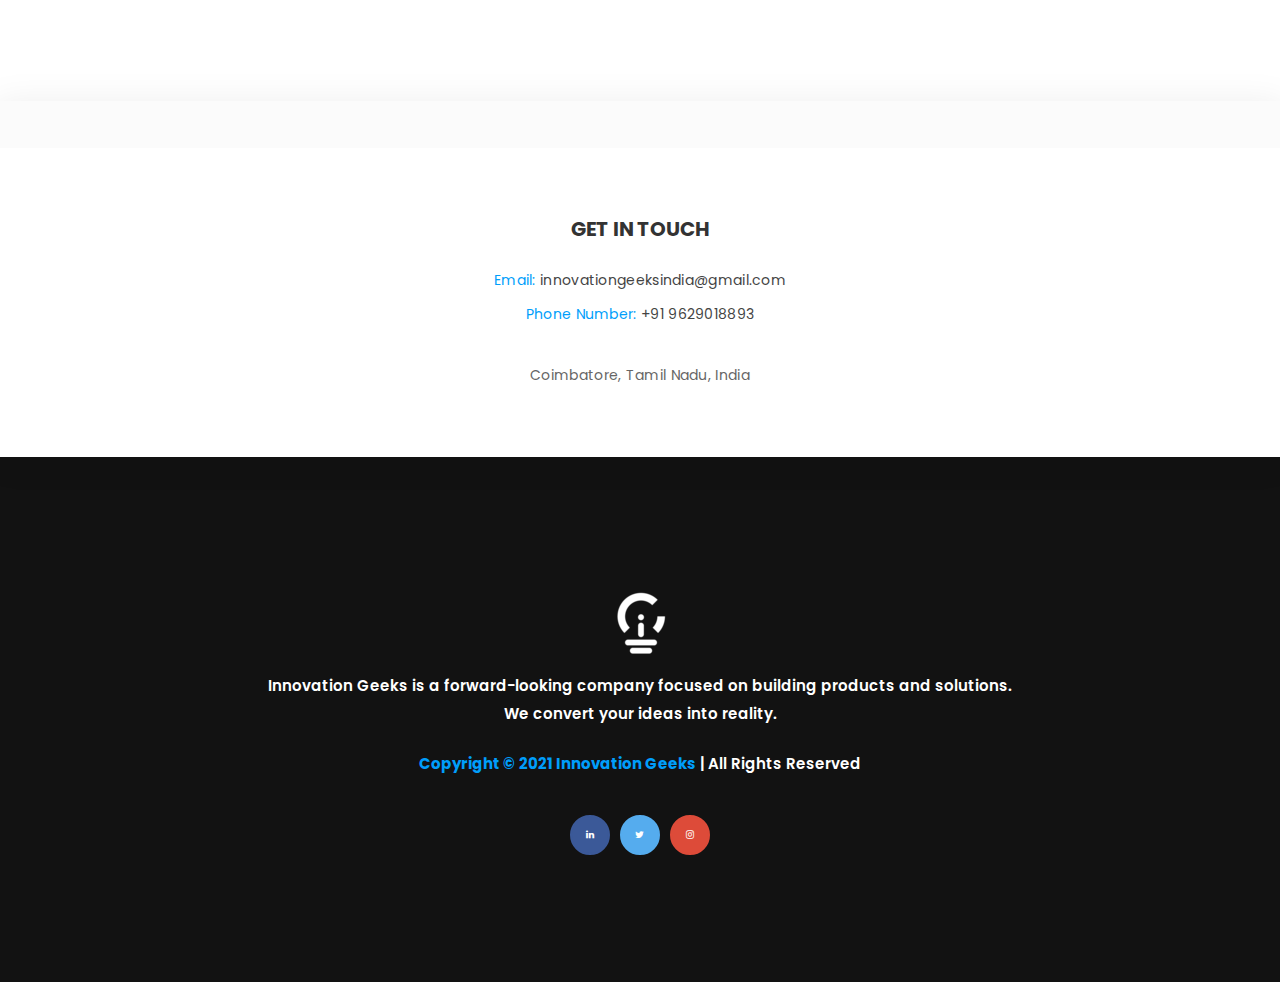
==== commit 0e88d2a1: "Updating Sece chart poster and Agrister Poster and index.html image path" ====
--- a/index.html
+++ b/index.html
@@ -32,7 +32,7 @@
             <div class="container">
                 <div class="mnu-sc">
                     <div class="logo">
-                        <h1><a href="/" title=""><img src="/images/logo.png" alt=""
+                        <h1><a href="/" title=""><img src="./images/logo.png" alt=""
                                     itemprop="image"></a></h1>
                     </div>
                     <nav class="one-page-func">
@@ -58,7 +58,7 @@
         <div class="rpnsv-hdr">
             <div class="rspnsv-lg-br">
                 <div class="logo">
-                    <h1><a href="/" title=""><img src="/images/logo.png" alt=""></a></h1>
+                    <h1><a href="/" title=""><img src="./images/logo.png" alt=""></a></h1>
                 </div>
                 <span class="mnu-btn brd-rd5"><i class="fa fa-align-justify"></i></span>
             </div>
@@ -91,9 +91,9 @@
                                     data-param3="" data-param4="" data-param5="" data-param6="" data-param7=""
                                     data-param8="" data-param9="" data-param10="" data-description="">
                                     <!-- MAIN IMAGE -->
-                                    <img src="/images/sleek-landing-page/dummy.png" data-bgcolor="#2aa2b0"
+                                    <img src="./images/sleek-landing-page/dummy.png" data-bgcolor="#2aa2b0"
                                         style="background:#2aa2b0" alt=""
-                                        data-lazyload="/images/sleek-landing-page/transparent.png"
+                                        data-lazyload="./images/sleek-landing-page/transparent.png"
                                         data-bgposition="center center" data-bgfit="cover" data-bgrepeat="no-repeat"
                                         class="rev-slidebg" data-no-retina>
                                     <!-- LAYERS -->
@@ -189,10 +189,10 @@
                                         data-textAlign="['left','left','left','left']" data-paddingtop="[0,0,0,0]"
                                         data-paddingright="[0,0,0,0]" data-paddingbottom="[0,0,0,0]"
                                         data-paddingleft="[0,0,0,0]" style="z-index: 11;text-transform:left;"><img
-                                            src="/images/sleek-landing-page/dummy.png" alt=""
+                                            src="./images/sleek-landing-page/dummy.png" alt=""
                                             data-ww="['760px','760px','760','380px']"
                                             data-hh="['1000px','1000px','1000','500px']" width="760" height="1000"
-                                            data-lazyload="/images/sleek-landing-page/coffee_cup1.png" data-no-retina>
+                                            data-lazyload="./images/sleek-landing-page/coffee_cup1.png" data-no-retina>
                                     </div>
 
                                     <!-- LAYER NR. 8 -->
@@ -206,10 +206,10 @@
                                         data-textAlign="['left','left','left','left']" data-paddingtop="[0,0,0,0]"
                                         data-paddingright="[0,0,0,0]" data-paddingbottom="[0,0,0,0]"
                                         data-paddingleft="[0,0,0,0]" style="z-index: 12;text-transform:left;"><img
-                                            src="/images/sleek-landing-page/dummy.png" alt=""
+                                            src="./images/sleek-landing-page/dummy.png" alt=""
                                             data-ww="['600px','600px','600px','300px']"
                                             data-hh="['140px','140px','140px','70px']" width="600" height="140"
-                                            data-lazyload="/images/sleek-landing-page/wood_pencil.png" data-no-retina>
+                                            data-lazyload="./images/sleek-landing-page/wood_pencil.png" data-no-retina>
                                     </div>
 
                                     <!-- LAYER NR. 9 -->
@@ -222,10 +222,10 @@
                                         data-textAlign="['left','left','left','left']" data-paddingtop="[0,0,0,0]"
                                         data-paddingright="[0,0,0,0]" data-paddingbottom="[0,0,0,0]"
                                         data-paddingleft="[0,0,0,0]" style="z-index: 13;text-transform:left;"><img
-                                            src="/images/sleek-landing-page/dummy.png" alt=""
+                                            src="./images/sleek-landing-page/dummy.png" alt=""
                                             data-ww="['340px','340px','340px','200px']"
                                             data-hh="['180px','180px','180px','106px']" width="340" height="180"
-                                            data-lazyload="/images/sleek-landing-page/eraser_pink.png" data-no-retina>
+                                            data-lazyload="./images/sleek-landing-page/eraser_pink.png" data-no-retina>
                                     </div>
 
                                     <!-- LAYER NR. 10 -->
@@ -276,10 +276,10 @@
                                         data-textAlign="['left','left','left','left']" data-paddingtop="[0,0,0,0]"
                                         data-paddingright="[0,0,0,0]" data-paddingbottom="[0,0,0,0]"
                                         data-paddingleft="[0,0,0,0]" style="z-index: 18;text-transform:left;"><img
-                                            src="/images/sleek-landing-page/dummy.png" alt=""
+                                            src="./images/sleek-landing-page/dummy.png" alt=""
                                             data-ww="['207px','207px','207','207px']"
                                             data-hh="['367px','367px','367','367px']" width="207" height="367"
-                                            data-lazyload="/images/sleek-landing-page/iphone_image1.jpg" data-no-retina>
+                                            data-lazyload="./images/sleek-landing-page/iphone_image1.jpg" data-no-retina>
                                     </div>
                                 </li>
                                 <!-- SLIDE  -->
@@ -290,9 +290,9 @@
                                     data-param3="" data-param4="" data-param5="" data-param6="" data-param7=""
                                     data-param8="" data-param9="" data-param10="" data-description="">
                                     <!-- MAIN IMAGE -->
-                                    <img src="/images/sleek-landing-page/dummy.png" data-bgcolor="#4f5057"
+                                    <img src="./images/sleek-landing-page/dummy.png" data-bgcolor="#4f5057"
                                         style="background:#4f5057" alt=""
-                                        data-lazyload="/images/sleek-landing-page/transparent.png"
+                                        data-lazyload="./images/sleek-landing-page/transparent.png"
                                         data-bgposition="center center" data-bgfit="cover" data-bgrepeat="no-repeat"
                                         class="rev-slidebg" data-no-retina>
                                     <!-- LAYERS -->
@@ -388,10 +388,10 @@
                                         data-textAlign="['left','left','left','left']" data-paddingtop="[0,0,0,0]"
                                         data-paddingright="[0,0,0,0]" data-paddingbottom="[0,0,0,0]"
                                         data-paddingleft="[0,0,0,0]" style="z-index: 25;text-transform:left;"><img
-                                            src="/images/sleek-landing-page/dummy.png" alt=""
+                                            src="./images/sleek-landing-page/dummy.png" alt=""
                                             data-ww="['800px','800px','400px','400px']"
                                             data-hh="['800px','800px','400px','400px']" width="800" height="800"
-                                            data-lazyload="/images/sleek-landing-page/paper.png" data-no-retina>
+                                            data-lazyload="./images/sleek-landing-page/paper.png" data-no-retina>
                                     </div>
 
                                     <!-- LAYER NR. 22 -->
@@ -405,10 +405,10 @@
                                         data-textAlign="['left','left','left','left']" data-paddingtop="[0,0,0,0]"
                                         data-paddingright="[0,0,0,0]" data-paddingbottom="[0,0,0,0]"
                                         data-paddingleft="[0,0,0,0]" style="z-index: 26;text-transform:left;"><img
-                                            src="/images/sleek-landing-page/dummy.png" alt=""
+                                            src="./images/sleek-landing-page/dummy.png" alt=""
                                             data-ww="['750px','750','375px','375px']"
                                             data-hh="['640px','640','320px','320px']" width="750" height="640"
-                                            data-lazyload="/images/sleek-landing-page/plant.png" data-no-retina>
+                                            data-lazyload="./images/sleek-landing-page/plant.png" data-no-retina>
                                     </div>
 
                                     <!-- LAYER NR. 23 -->
@@ -422,10 +422,10 @@
                                         data-textAlign="['left','left','left','left']" data-paddingtop="[0,0,0,0]"
                                         data-paddingright="[0,0,0,0]" data-paddingbottom="[0,0,0,0]"
                                         data-paddingleft="[0,0,0,0]" style="z-index: 27;text-transform:left;"><img
-                                            src="/images/sleek-landing-page/dummy.png" alt=""
+                                            src="./images/sleek-landing-page/dummy.png" alt=""
                                             data-ww="['400px','400px','200px','200px']"
                                             data-hh="['140px','140px','70px','70px']" width="400" height="140"
-                                            data-lazyload="/images/sleek-landing-page/glasses3.png" data-no-retina>
+                                            data-lazyload="./images/sleek-landing-page/glasses3.png" data-no-retina>
                                     </div>
 
                                     <!-- LAYER NR. 24 -->
@@ -439,10 +439,10 @@
                                         data-textAlign="['left','left','left','left']" data-paddingtop="[0,0,0,0]"
                                         data-paddingright="[0,0,0,0]" data-paddingbottom="[0,0,0,0]"
                                         data-paddingleft="[0,0,0,0]" style="z-index: 28;text-transform:left;"><img
-                                            src="/images/sleek-landing-page/dummy.png" alt=""
+                                            src="./images/sleek-landing-page/dummy.png" alt=""
                                             data-ww="['750px','750px','375px','188px']"
                                             data-hh="['640px','640px','320px','160px']" width="750" height="640"
-                                            data-lazyload="/images/sleek-landing-page/lamp.png" data-no-retina>
+                                            data-lazyload="./images/sleek-landing-page/lamp.png" data-no-retina>
                                     </div>
 
                                     <!-- LAYER NR. 25 -->
@@ -475,10 +475,10 @@
                                         data-textAlign="['left','left','left','left']" data-paddingtop="[0,0,0,0]"
                                         data-paddingright="[0,0,0,0]" data-paddingbottom="[0,0,0,0]"
                                         data-paddingleft="[0,0,0,0]" style="z-index: 33;text-transform:left;"><img
-                                            src="/images/sleek-landing-page/dummy.png" alt=""
+                                            src="./images/sleek-landing-page/dummy.png" alt=""
                                             data-ww="['207','207','207','207px']" data-hh="['367','367','367','367px']"
                                             width="207" height="367"
-                                            data-lazyload="/images/sleek-landing-page/Screenshot_20210825-170609.jpg"
+                                            data-lazyload="./images/sleek-landing-page/Screenshot_20210825-170609.jpg"
                                             data-no-retina>
                                     </div>
                                 </li>
@@ -490,9 +490,9 @@
                                     data-param3="" data-param4="" data-param5="" data-param6="" data-param7=""
                                     data-param8="" data-param9="" data-param10="" data-description="">
                                     <!-- MAIN IMAGE -->
-                                    <img src="/images/sleek-landing-page/dummy.png" data-bgcolor="#dddddd"
+                                    <img src="./images/sleek-landing-page/dummy.png" data-bgcolor="#dddddd"
                                         style="background:#dddddd" alt=""
-                                        data-lazyload="/images/sleek-landing-page/transparent.png"
+                                        data-lazyload="./images/sleek-landing-page/transparent.png"
                                         data-bgposition="center center" data-bgfit="cover" data-bgrepeat="no-repeat"
                                         class="rev-slidebg" data-no-retina>
                                     <!-- LAYERS -->
@@ -588,10 +588,10 @@
                                         data-textAlign="['left','left','left','left']" data-paddingtop="[0,0,0,0]"
                                         data-paddingright="[0,0,0,0]" data-paddingbottom="[0,0,0,0]"
                                         data-paddingleft="[0,0,0,0]" style="z-index: 40;text-transform:left;"><img
-                                            src="/images/sleek-landing-page/dummy.png" alt=""
+                                            src="./images/sleek-landing-page/dummy.png" alt=""
                                             data-ww="['520px','520','260','260px']"
                                             data-hh="['380px','380','190px','190px']" width="520" height="380"
-                                            data-lazyload="/images/sleek-landing-page/ball.png" data-no-retina>
+                                            data-lazyload="./images/sleek-landing-page/ball.png" data-no-retina>
                                     </div>
 
                                     <!-- LAYER NR. 37 -->
@@ -604,10 +604,10 @@
                                         data-textAlign="['left','left','left','left']" data-paddingtop="[0,0,0,0]"
                                         data-paddingright="[0,0,0,0]" data-paddingbottom="[0,0,0,0]"
                                         data-paddingleft="[0,0,0,0]" style="z-index: 41;text-transform:left;"><img
-                                            src="/images/sleek-landing-page/dummy.png" alt=""
+                                            src="./images/sleek-landing-page/dummy.png" alt=""
                                             data-ww="['230px','230','165px','165']"
                                             data-hh="['290px','290','208px','208']" width="230" height="290"
-                                            data-lazyload="/images/sleek-landing-page/usb.png" data-no-retina>
+                                            data-lazyload="./images/sleek-landing-page/usb.png" data-no-retina>
                                     </div>
 
                                     <!-- LAYER NR. 38 -->
@@ -621,10 +621,10 @@
                                         data-textAlign="['left','left','left','left']" data-paddingtop="[0,0,0,0]"
                                         data-paddingright="[0,0,0,0]" data-paddingbottom="[0,0,0,0]"
                                         data-paddingleft="[0,0,0,0]" style="z-index: 42;text-transform:left;"><img
-                                            src="/images/sleek-landing-page/dummy.png" alt=""
+                                            src="./images/sleek-landing-page/dummy.png" alt=""
                                             data-ww="['800px','800','400px','400px']"
                                             data-hh="['910px','910','455px','455']" width="800" height="910"
-                                            data-lazyload="/images/sleek-landing-page/headphones.png" data-no-retina>
+                                            data-lazyload="./images/sleek-landing-page/headphones.png" data-no-retina>
                                     </div>
 
 
@@ -654,10 +654,10 @@
                                         data-textAlign="['left','left','left','left']" data-paddingtop="[0,0,0,0]"
                                         data-paddingright="[0,0,0,0]" data-paddingbottom="[0,0,0,0]"
                                         data-paddingleft="[0,0,0,0]" style="z-index: 47;text-transform:left;"><img
-                                            src="/images/sleek-landing-page/dummy.png" alt=""
+                                            src="./images/sleek-landing-page/dummy.png" alt=""
                                             data-ww="['207','207px','207','207px']"
                                             data-hh="['367','367px','367','367px']" width="207" height="367"
-                                            data-lazyload="/images/sleek-landing-page/Screenshot_20210825-171112.jpg"
+                                            data-lazyload="./images/sleek-landing-page/Screenshot_20210825-171112.jpg"
                                             data-no-retina>
                                     </div>
                                 </li>
@@ -777,10 +777,10 @@
                                     data-textAlign="['left','left','left','left']" data-paddingtop="[0,0,0,0]"
                                     data-paddingright="[0,0,0,0]" data-paddingbottom="[0,0,0,0]"
                                     data-paddingleft="[0,0,0,0]" style="z-index: 55;text-transform:left;"><img
-                                        src="/images/sleek-landing-page/dummy.png" alt=""
+                                        src="./images/sleek-landing-page/dummy.png" alt=""
                                         data-ww="['350px','350px','350','350px']"
                                         data-hh="['650px','650px','650','650px']" width="350" height="650"
-                                        data-lazyload="/images/sleek-landing-page/iphone_cutout.png" data-no-retina>
+                                        data-lazyload="./images/sleek-landing-page/iphone_cutout.png" data-no-retina>
                                 </div>
                             </div>
                             <div class="tp-bannertimer tp-bottom" style="visibility: hidden !important;"></div>
@@ -804,7 +804,7 @@
                                 <div class="row">
                                     <div class="col-md-4 col-sm-6 col-lg-4">
                                         <div class="fea-bx brd-rd5 text-center">
-                                            <i><img src="/images/resource/design (2).png" alt="" /></i>
+                                            <i><img src="./images/resource/design (2).png" alt="" /></i>
                                             <h4>Web Development</h4>
                                             <p>We transform companies by creating best-in-class experiences that their
                                                 customers love. We customize interactive development for every client
@@ -813,7 +813,7 @@
                                     </div>
                                     <div class="col-md-4 col-sm-6 col-lg-4">
                                         <div class="fea-bx brd-rd5 text-center">
-                                            <i><img src="/images/resource/website.png" alt="" /></i>
+                                            <i><img src="./images/resource/website.png" alt="" /></i>
                                             <h4>Mobile App</h4>
                                             <p>Get Custom Mobile Apps for Different Mobile Ecosystems at a Reasonable
                                                 Price. Embracing the smartphone era, we take brands closer to their
@@ -822,7 +822,7 @@
                                     </div>
                                     <div class="col-md-4 col-sm-6 col-lg-4">
                                         <div class="fea-bx brd-rd5 text-center">
-                                            <i><img src="/images/resource/stock.png" alt="" /></i>
+                                            <i><img src="./images/resource/stock.png" alt="" /></i>
                                             <h4>AI &amp; ML Projects</h4>
                                             <p>Using the latest techniques, we build consumer-facing services that
                                                 understand the real context of your data and content – no matter what it
@@ -831,7 +831,7 @@
                                     </div>
                                     <div class="col-md-4 col-sm-6 col-lg-4">
                                         <div class="fea-bx brd-rd5 text-center">
-                                            <i><img src="/images/resource/font.png" alt="" /></i>
+                                            <i><img src="./images/resource/font.png" alt="" /></i>
                                             <h4>Graphic Designing</h4>
                                             <p>We build splendid designs and graphics that will take your business to
                                                 the next level.</p>
@@ -839,7 +839,7 @@
                                     </div>
                                     <div class="col-md-4 col-sm-6 col-lg-4">
                                         <div class="fea-bx brd-rd5 text-center">
-                                            <i><img src="/images/resource/diploma.png" alt="" /></i>
+                                            <i><img src="./images/resource/diploma.png" alt="" /></i>
                                             <h4>Education</h4>
                                             <p>We conduct seminars and webinars to enrich and inspire the young minds.
                                             </p>
@@ -847,7 +847,7 @@
                                     </div>
                                     <div class="col-md-4 col-sm-6 col-lg-4">
                                         <div class="fea-bx brd-rd5 text-center">
-                                            <i><img src="/images/resource/broadcast.png" alt="" /></i>
+                                            <i><img src="./images/resource/broadcast.png" alt="" /></i>
                                             <h4>Sponsorship</h4>
                                             <p>We provide technical support to any of your events like hackathon,
                                                 webinars etc.</p>
@@ -921,7 +921,7 @@
                                     </div>
                                     <div class="col-md-6 col-sm-12 col-lg-6">
                                         <div class="chr-mckp">
-                                            <img src="/images/resource/rm355-ae-0009-google-mockup.png" alt="">
+                                            <img src="./images/resource/rm355-ae-0009-google-mockup.png" alt="">
                                         </div>
                                     </div>
                                 </div>
@@ -939,7 +939,7 @@
                         <div class="col-md-12 col-sm-12 col-lg-12">
                             <div class="tlt-txt text-center">
                                 <div class="tlt-txt-innr">
-                                    <i><img src="/images/resource/icon1.png" alt=""></i>
+                                    <i><img src="./images/resource/icon1.png" alt=""></i>
                                     <h2>Our Apps</h2>
                                     <p>Some of our apps are available on play store. Check it out.</p>
                                 </div>
@@ -992,7 +992,7 @@
                                 </div>
                             </div>
                             <div class="vdo-sec text-center">
-                                <img src="/images/resource/vdo-bg.jpg" alt="">
+                                <img src="./images/resource/vdo-bg.jpg" alt="">
                                 <div class="vdo-sec-innr">
                                     <i>Videos that inspires you!</i>
                                     <h3>Product Promo Videos</h3>
@@ -1009,7 +1009,7 @@
         <section>
             <div class="gp tp320">
                 <div class="skw-shp-tp rgt"></div>
-                <img class="bg-shp cntr" src="/images/bg-shp2.png" alt="">
+                <img class="bg-shp cntr" src="./images/bg-shp2.png" alt="">
                 <div class="container">
                     <div class="row">
                         <div class="col-md-12 col-sm-12 col-lg-12">
@@ -1023,16 +1023,16 @@
                             <div class="app-scrn-wrp" style="background-image: url(images/resource/scrn-frm.png);">
                                 <div class="app-scrn-caro">
                                     <div class="app-itm">
-                                        <img src="/images/resource/Screenshot_20210825-170609.jpg" alt="">
+                                        <img src="./images/resource/Screenshot_20210825-170609.jpg" alt="">
                                     </div>
                                     <div class="app-itm">
-                                        <img src="/images/resource/Screenshot_20210825-171112.jpg" alt="">
+                                        <img src="./images/resource/Screenshot_20210825-171112.jpg" alt="">
                                     </div>
                                     <div class="app-itm">
-                                        <img src="/images/resource/Market.png" alt="">
+                                        <img src="./images/resource/Market.png" alt="">
                                     </div>
                                     <div class="app-itm">
-                                        <img src="/images/resource/scrn4.jpg" alt="">
+                                        <img src="./images/resource/scrn4.jpg" alt="">
                                     </div>
                                 </div>
                             </div>
@@ -1058,7 +1058,7 @@
                                     </div>
                                     <div style="" >
                                         <a href="https://interstellarhacks.online/" target="_blank">
-                                            <img style="top:50%; left: 50%;" src="/images/500X128.png" alt="Interstellar Hackathon">
+                                            <img style="top:50%; left: 50%;" src="./images/500X128.png" alt="Interstellar Hackathon">
                                         </a>
                                     </div>
                                 </div>
@@ -1085,7 +1085,7 @@
                                     <div class="col-md-4 col-sm-6 col-lg-4">
                                         <div class="membr-wrp text-center">
                                             <div class="membr-innr">
-                                                <img src="/images/resource/20210202_0642.jpg" alt="" />
+                                                <img src="./images/resource/20210202_0642.jpg" alt="" />
                                                 <div class="membr-inf">
                                                     <h4><a href="https://hari-krishna-moorthy.github.io/"
                                                             target="_blank" title="">HARI KRISHNA MOORTHY</a></h4>
@@ -1108,7 +1108,7 @@
                                     <div class="col-md-4 col-sm-6 col-lg-4">
                                         <div class="membr-wrp text-center">
                                             <div class="membr-innr">
-                                                <img src="/images/resource/user-3.jpg" alt="" />
+                                                <img src="./images/resource/user-3.jpg" alt="" />
                                                 <div class="membr-inf">
                                                     <h4><a href="https://vishald.netlify.app/" target="_blank"
                                                             title="">VISHAL</a></h4>
@@ -1131,7 +1131,7 @@
                                     <div class="col-md-4 col-sm-6 col-lg-4">
                                         <div class="membr-wrp text-center">
                                             <div class="membr-innr">
-                                                <img src="/images/resource/IMG_20210321_131956_250_2x.jpg" alt="" />
+                                                <img src="./images/resource/IMG_20210321_131956_250_2x.jpg" alt="" />
                                                 <div class="membr-inf">
                                                     <h4><a href="team-detail.html" title="">GAJENDAR SINGH</a></h4>
                                                     <span class="blue-clr">Co-Founder &amp; Marketing</span>
@@ -1153,7 +1153,7 @@
                                     <div class="col-md-4 col-sm-6 col-lg-4">
                                         <div class="membr-wrp text-center">
                                             <div class="membr-innr">
-                                                <img src="/images/resource/IMG_20210905_095323.jpg" alt="" />
+                                                <img src="./images/resource/IMG_20210905_095323.jpg" alt="" />
                                                 <div class="membr-inf">
                                                     <h4><a href="team-detail.html" title="">SABAREESAN</a></h4>
                                                     <span class="blue-clr">Co-Founder &amp; Backend Developer</span>
@@ -1193,7 +1193,7 @@
                             <div class="amz-fea">
                                 <div class="row">
                                     <div class="col-md-5 col-sm-6 hidden-sm-down col-lg-5">
-                                        <div class="amz-mckp"><img src="/images/resource/amz-mckp1.png" alt="" /></div>
+                                        <div class="amz-mckp"><img src="./images/resource/amz-mckp1.png" alt="" /></div>
                                     </div>
                                     <div class="col-md-7 col-sm-12 col-lg-7">
                                         <div class="amz-tl">
@@ -1265,7 +1265,7 @@
                                     <div class="col-md-4 col-sm-6 col-lg-4">
                                         <div class="rcnt-nws text-center">
                                             <div class="rcnt-thmb">
-                                                <a href="blog-detail.html" title=""><img src="/images/resource/rcnt-nws-img1.jpg" alt=""></a>
+                                                <a href="blog-detail.html" title=""><img src="./images/resource/rcnt-nws-img1.jpg" alt=""></a>
                                             </div>
                                             <div class="nws-inf">
                                                 <div class="mta">
@@ -1280,7 +1280,7 @@
                                     <div class="col-md-4 col-sm-6 col-lg-4">
                                         <div class="rcnt-nws text-center">
                                             <div class="rcnt-thmb">
-                                                <a href="blog-detail.html" title=""><img src="/images/resource/rcnt-nws-img2.jpg" alt=""></a>
+                                                <a href="blog-detail.html" title=""><img src="./images/resource/rcnt-nws-img2.jpg" alt=""></a>
                                             </div>
                                             <div class="nws-inf">
                                                 <div class="mta">
@@ -1295,7 +1295,7 @@
                                     <div class="col-md-4 col-sm-6 col-lg-4">
                                         <div class="rcnt-nws text-center">
                                             <div class="rcnt-thmb">
-                                                <a href="blog-detail.html" title=""><img src="/images/resource/rcnt-nws-img3.jpg" alt=""></a>
+                                                <a href="blog-detail.html" title=""><img src="./images/resource/rcnt-nws-img3.jpg" alt=""></a>
                                             </div>
                                             <div class="nws-inf">
                                                 <div class="mta">
@@ -1323,21 +1323,21 @@
                             <div class="testi-caro-wrp">
                                 <div class="testi-caro-innr">
                                     <div class="testi-bx">
-                                        <img class="brd-rd50" src="/images/resource/tasti1.jpg" alt="" />
+                                        <img class="brd-rd50" src="./images/resource/tasti1.jpg" alt="" />
                                         <div class="testi-bx-innr">
                                             <p>Excepteur sint occaecat cupidtat non proident, tempor incididunt Excepteur sint occaecat cup sed do eiusmo lorimes tempor labore..</p>
                                             <h4>THOMAS DOE</h4> <i class="blue-clr">Graphic Designer</i>
                                         </div>
                                     </div>
                                     <div class="testi-bx">
-                                        <img class="brd-rd50" src="/images/resource/tasti2.jpg" alt="" />
+                                        <img class="brd-rd50" src="./images/resource/tasti2.jpg" alt="" />
                                         <div class="testi-bx-innr">
                                             <p>Excepteur sint occaecat cupidtat non proident, tempor incididunt Excepteur sint occaecat cup sed do eiusmo lorimes tempor labore..</p>
                                             <h4>THOMAS DOE</h4> <i class="blue-clr">Graphic Designer</i>
                                         </div>
                                     </div>
                                     <div class="testi-bx">
-                                        <img class="brd-rd50" src="/images/resource/tasti3.jpg" alt="" />
+                                        <img class="brd-rd50" src="./images/resource/tasti3.jpg" alt="" />
                                         <div class="testi-bx-innr">
                                             <p>Excepteur sint occaecat cupidtat non proident, tempor incididunt Excepteur sint occaecat cup sed do eiusmo lorimes tempor labore..</p>
                                             <h4>THOMAS DOE</h4> <i class="blue-clr">Graphic Designer</i>
@@ -1396,7 +1396,7 @@
                                 <div class="ftr-innr">
                                     <div>
                                         <a href="/">
-                                            <img src="/images/ig-transparent-bg.png" alt="IG">
+                                            <img src="./images/ig-transparent-bg.png" alt="IG">
                                         </a>
                                     </div>
                                     <!-- <h1>IG<span></span></h1> -->
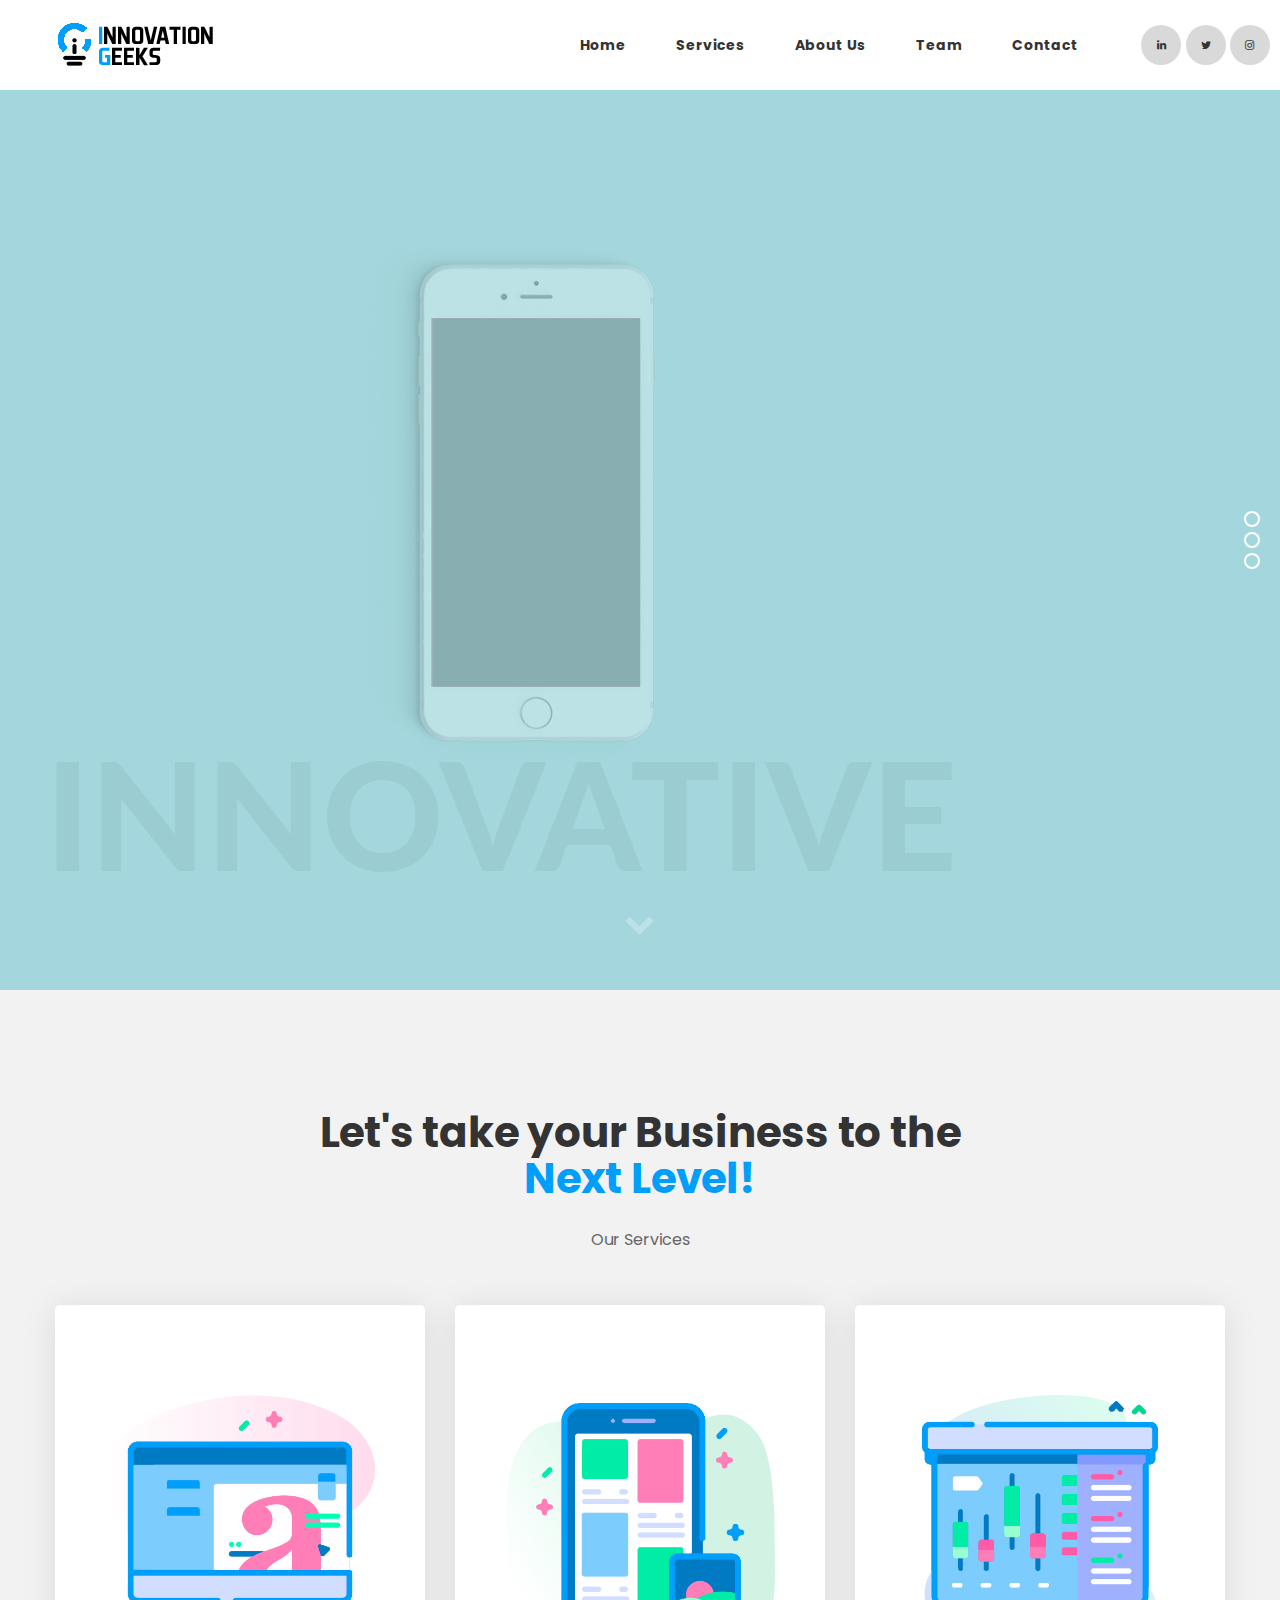
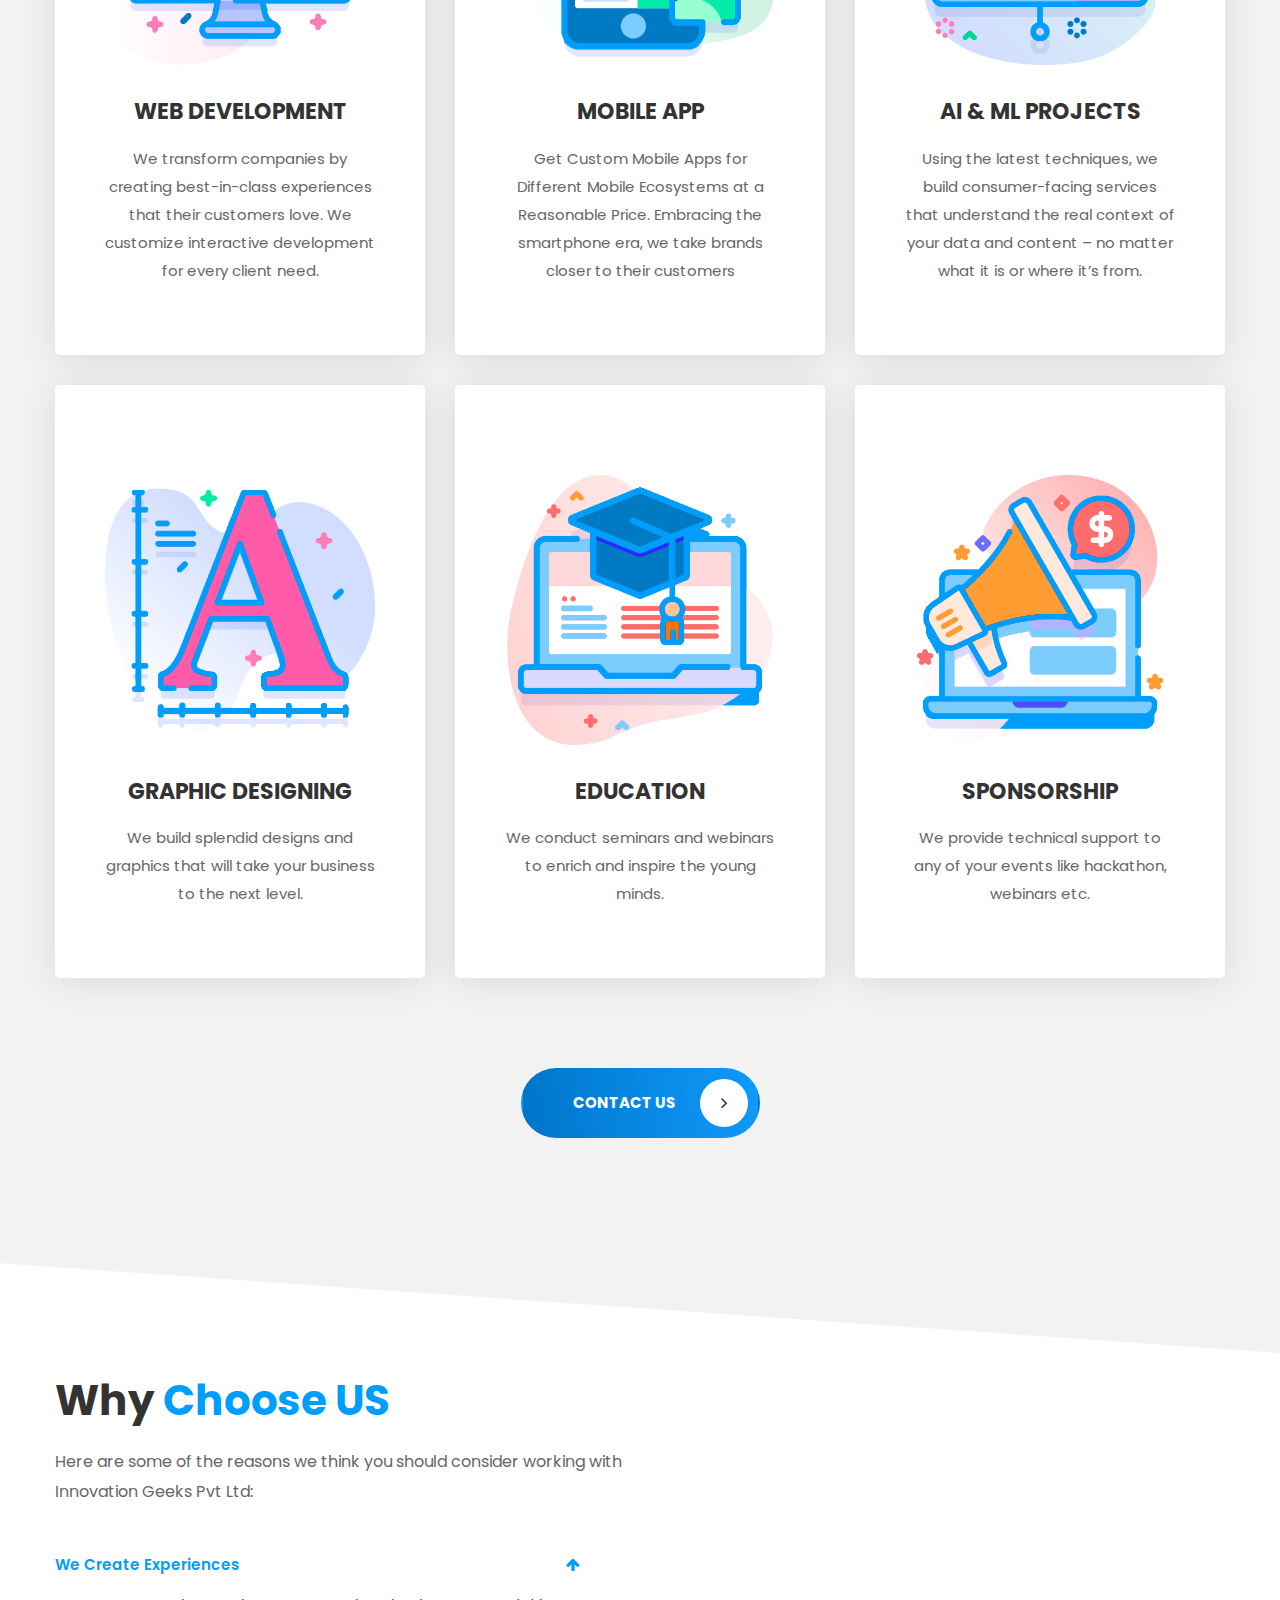
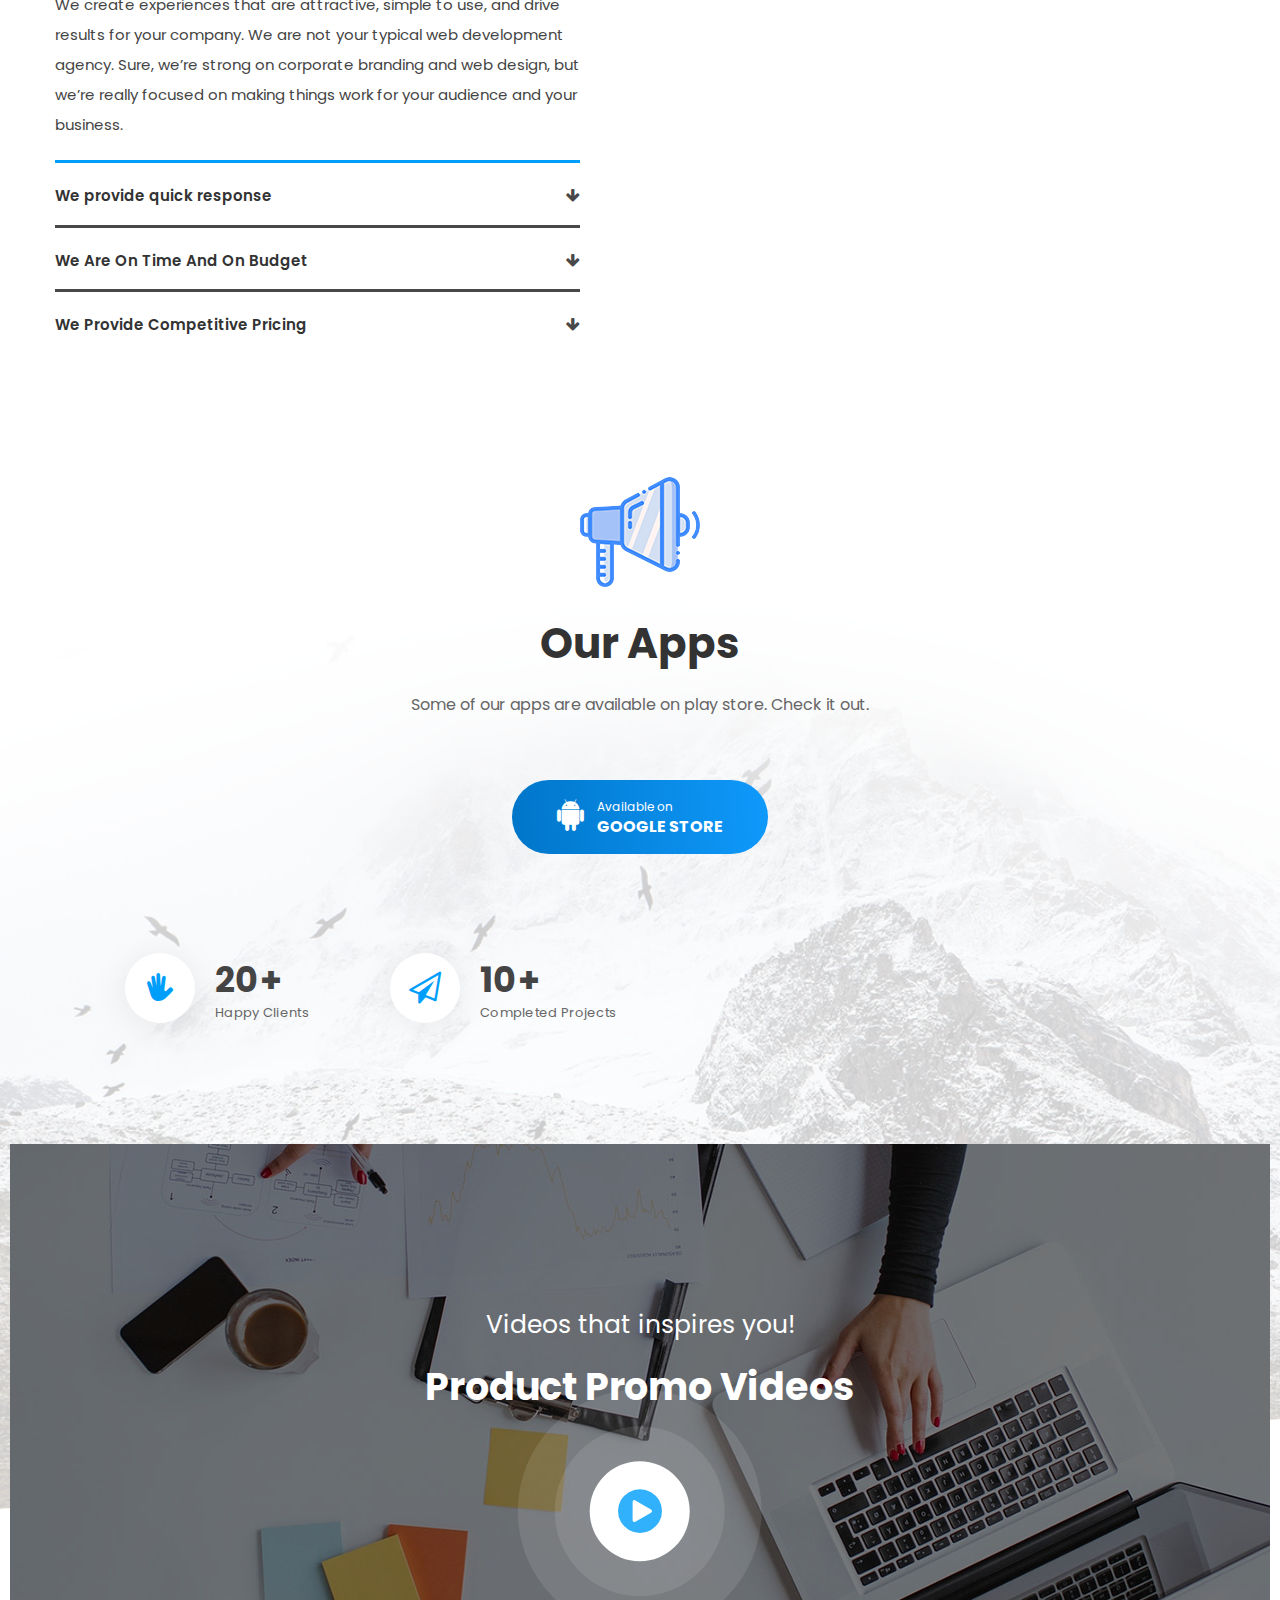
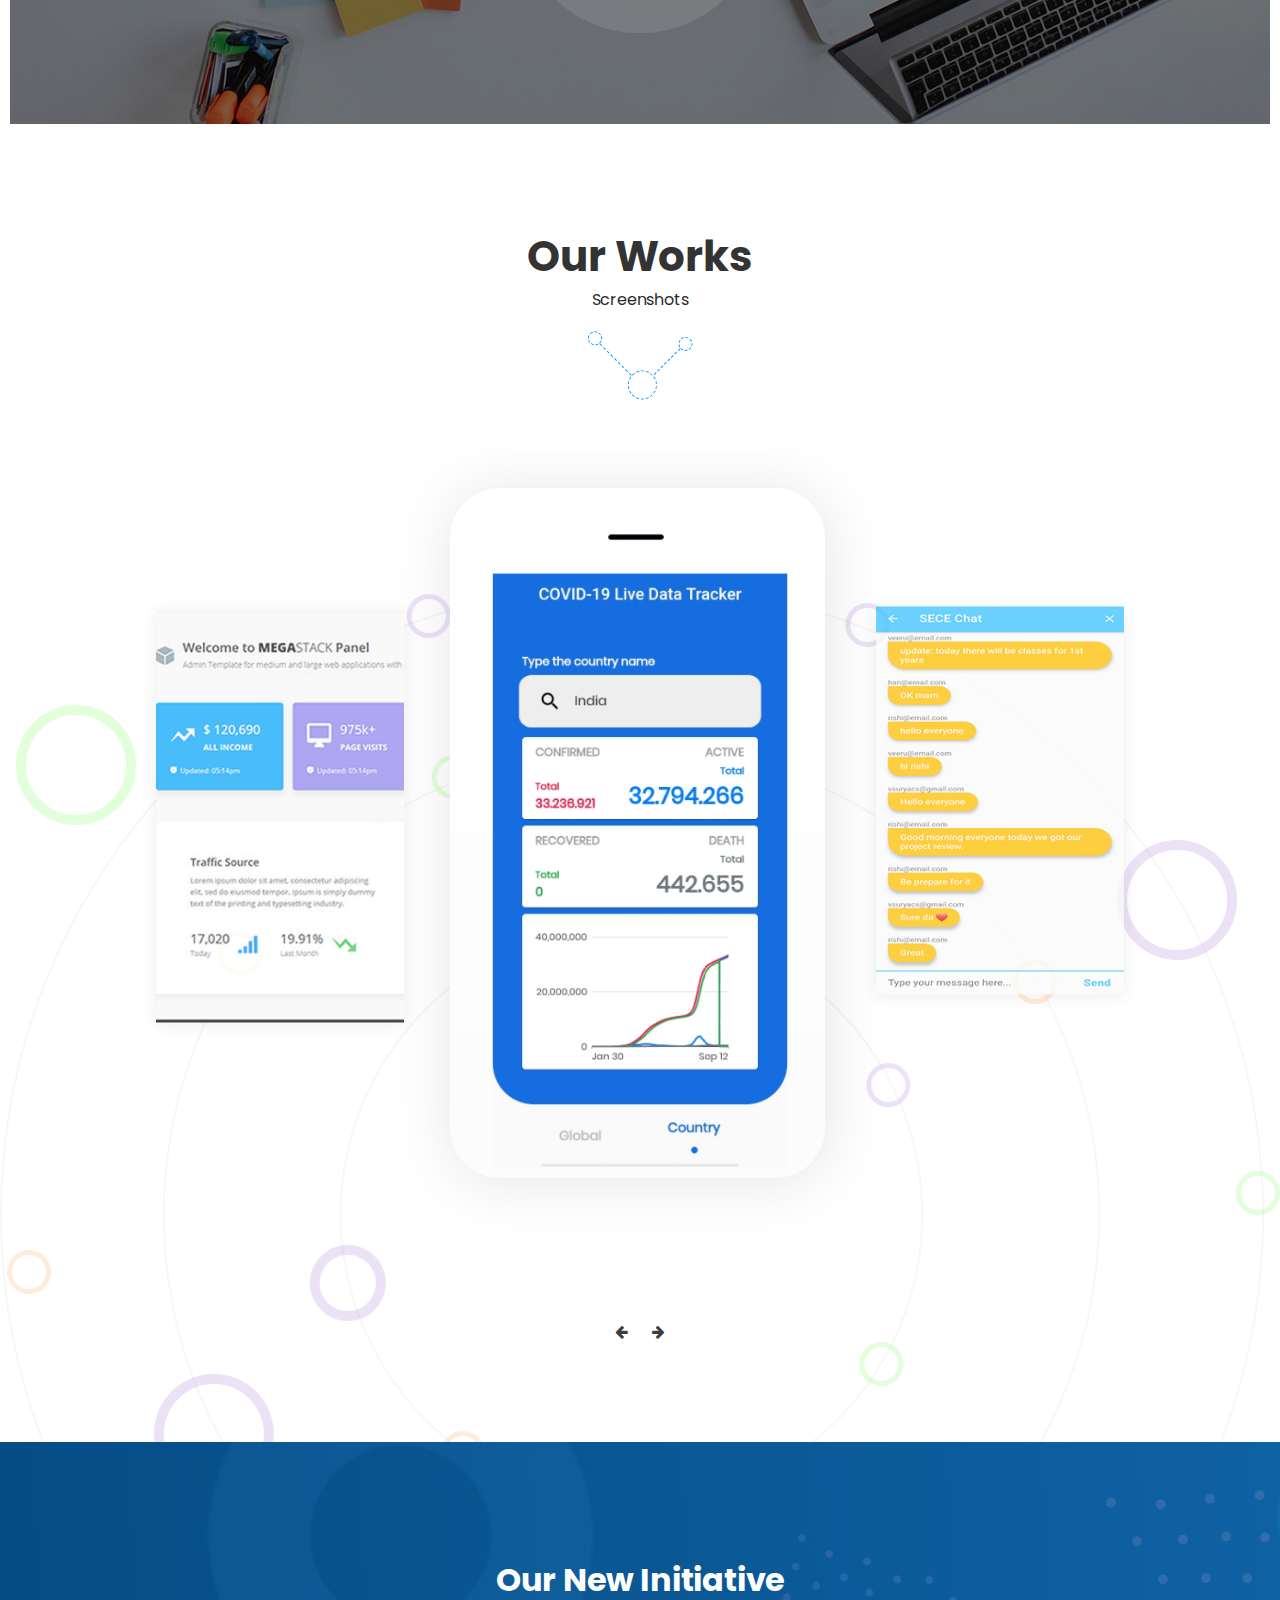
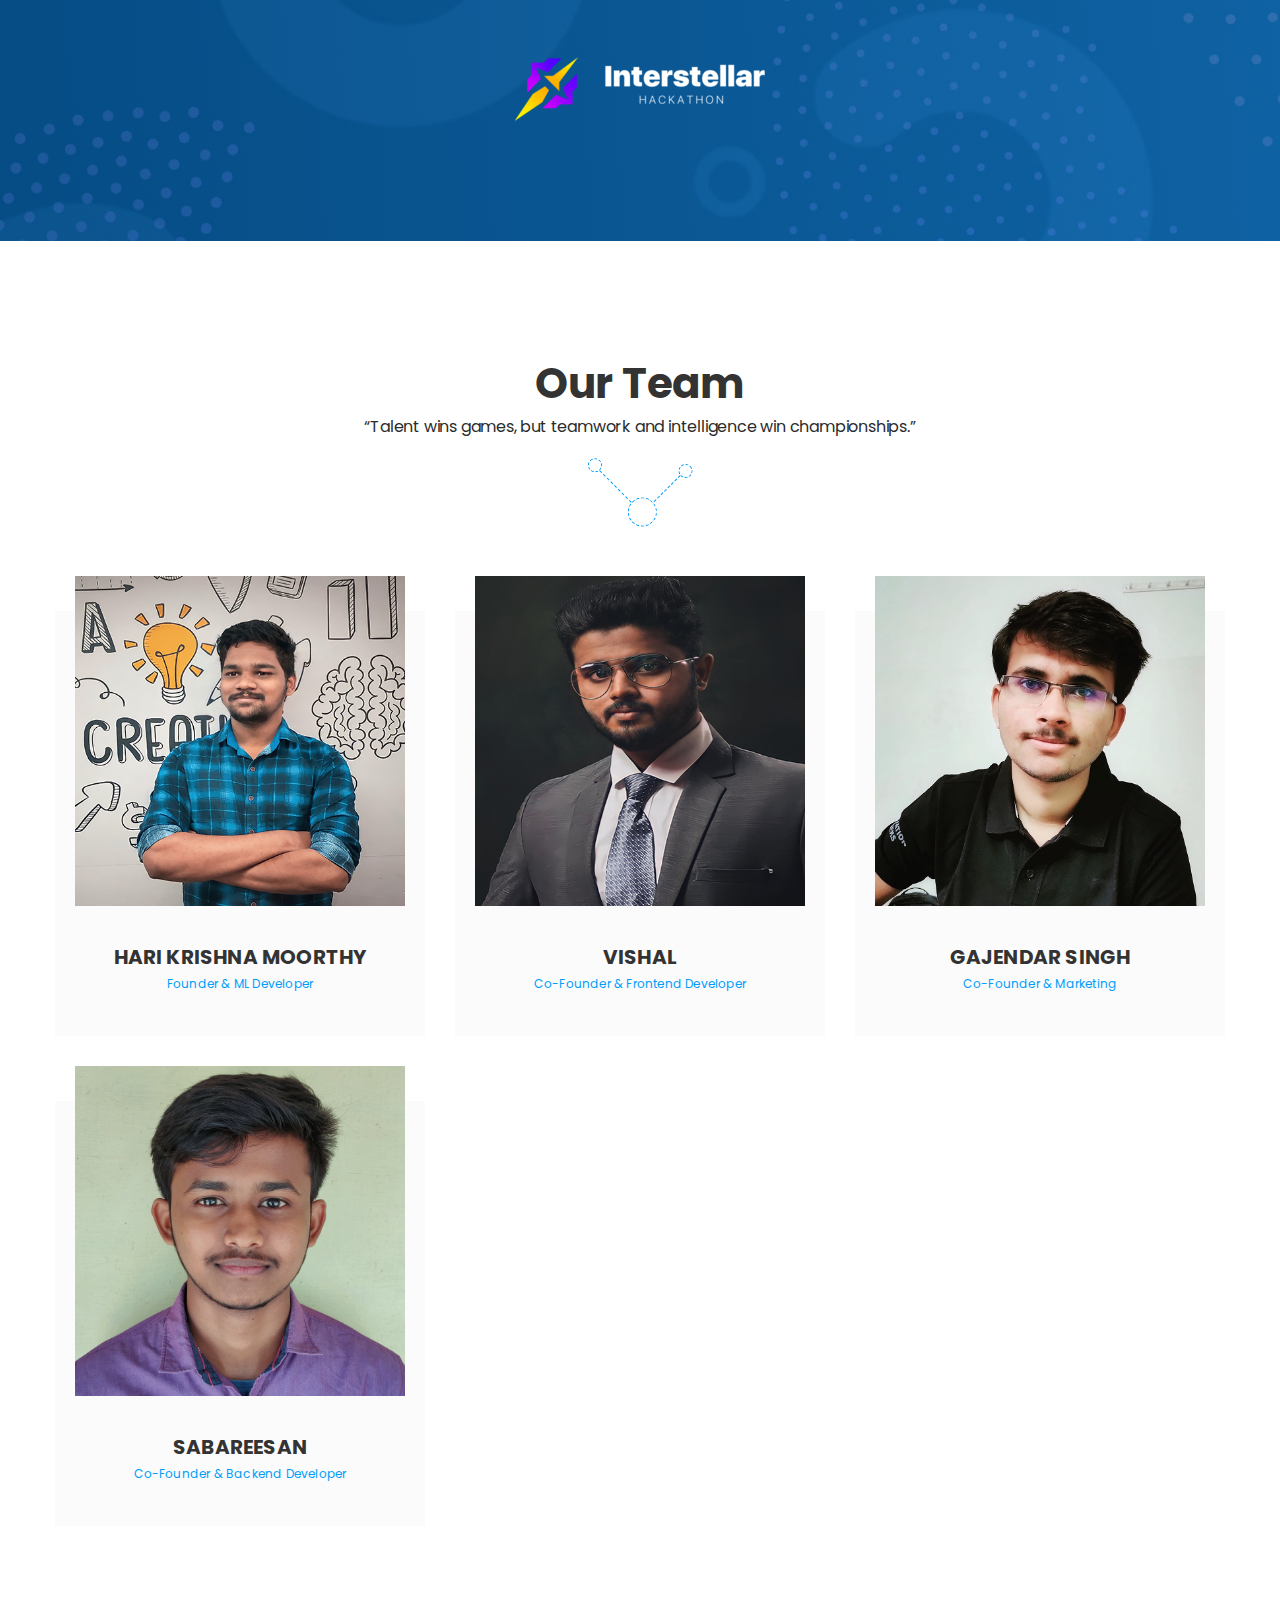
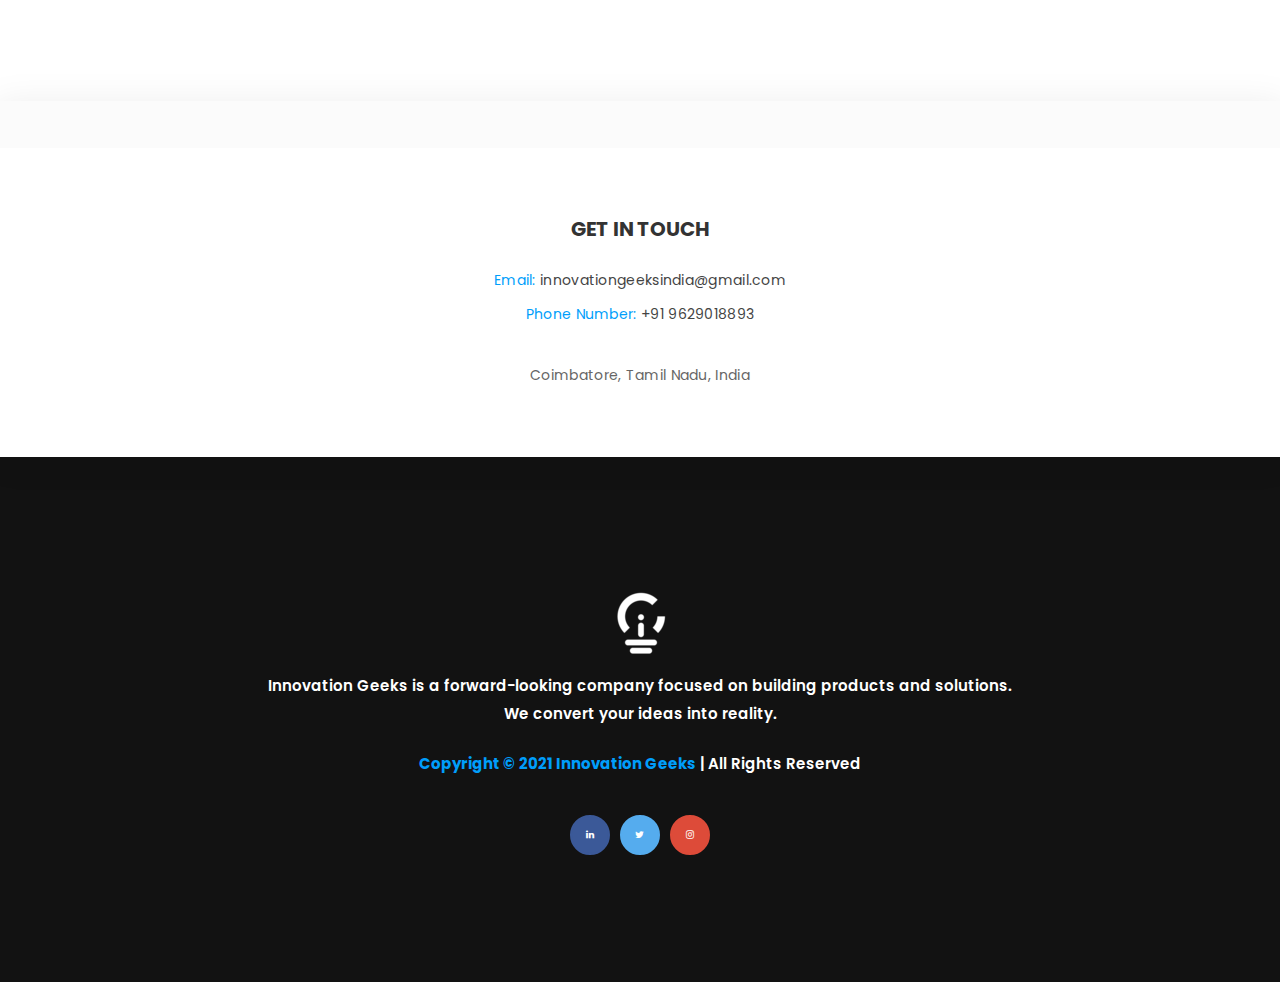
==== commit c21a3176: "Updating Sece chart Image in vertical scrolling, and updating Instagram link" ====
--- a/index.html
+++ b/index.html
@@ -1411,7 +1411,7 @@
                                         <a class="twitter scl-btn brd-rd50" href="https://twitter.com/INNOVATIONGEEK1"
                                             title="" target="_blank"><i class="fa fa-twitter"></i></a>
                                         <a class="google scl-btn brd-rd50"
-                                            href="https://www.instagram.com/interstellarhacks/" title=""
+                                            href="https://www.instagram.com/innovation._.geeks/" title=""
                                             target="_blank"><i class="fa fa-instagram"></i></a>
                                     </div>
                                 </div>
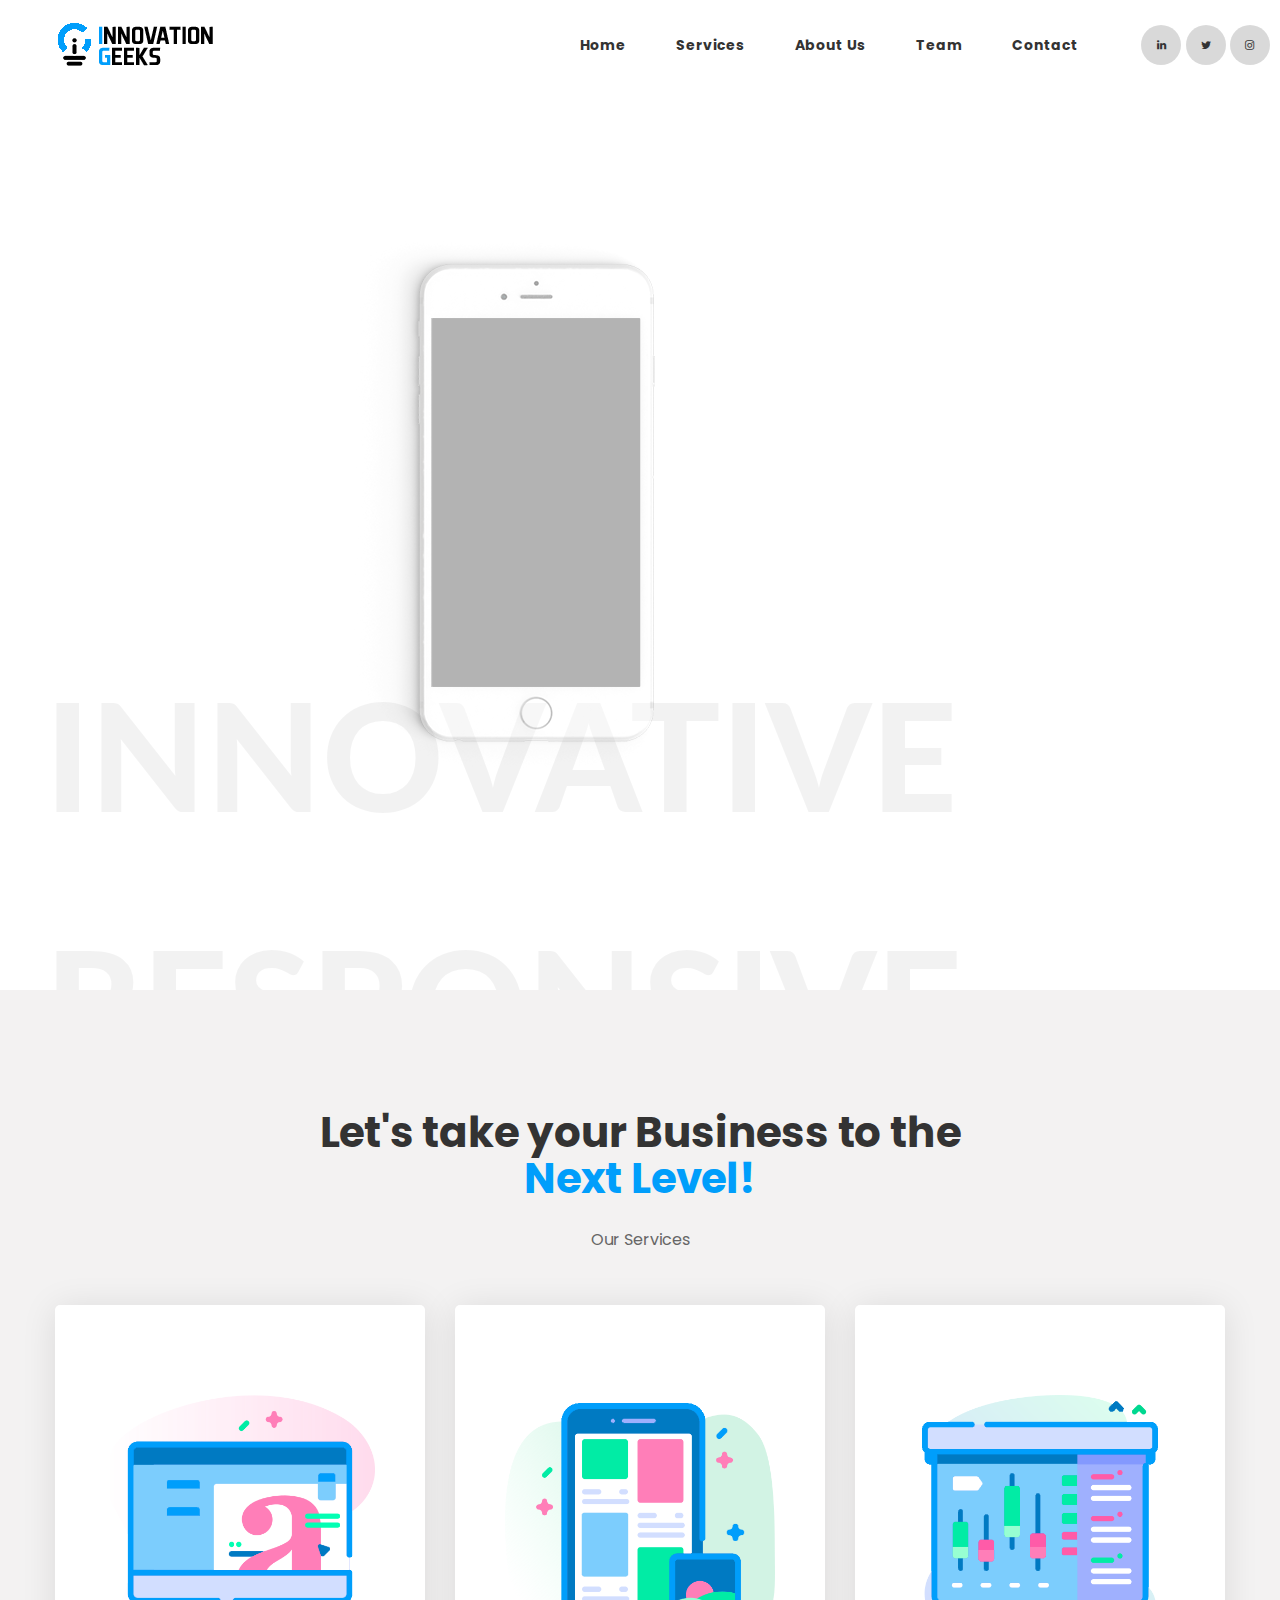
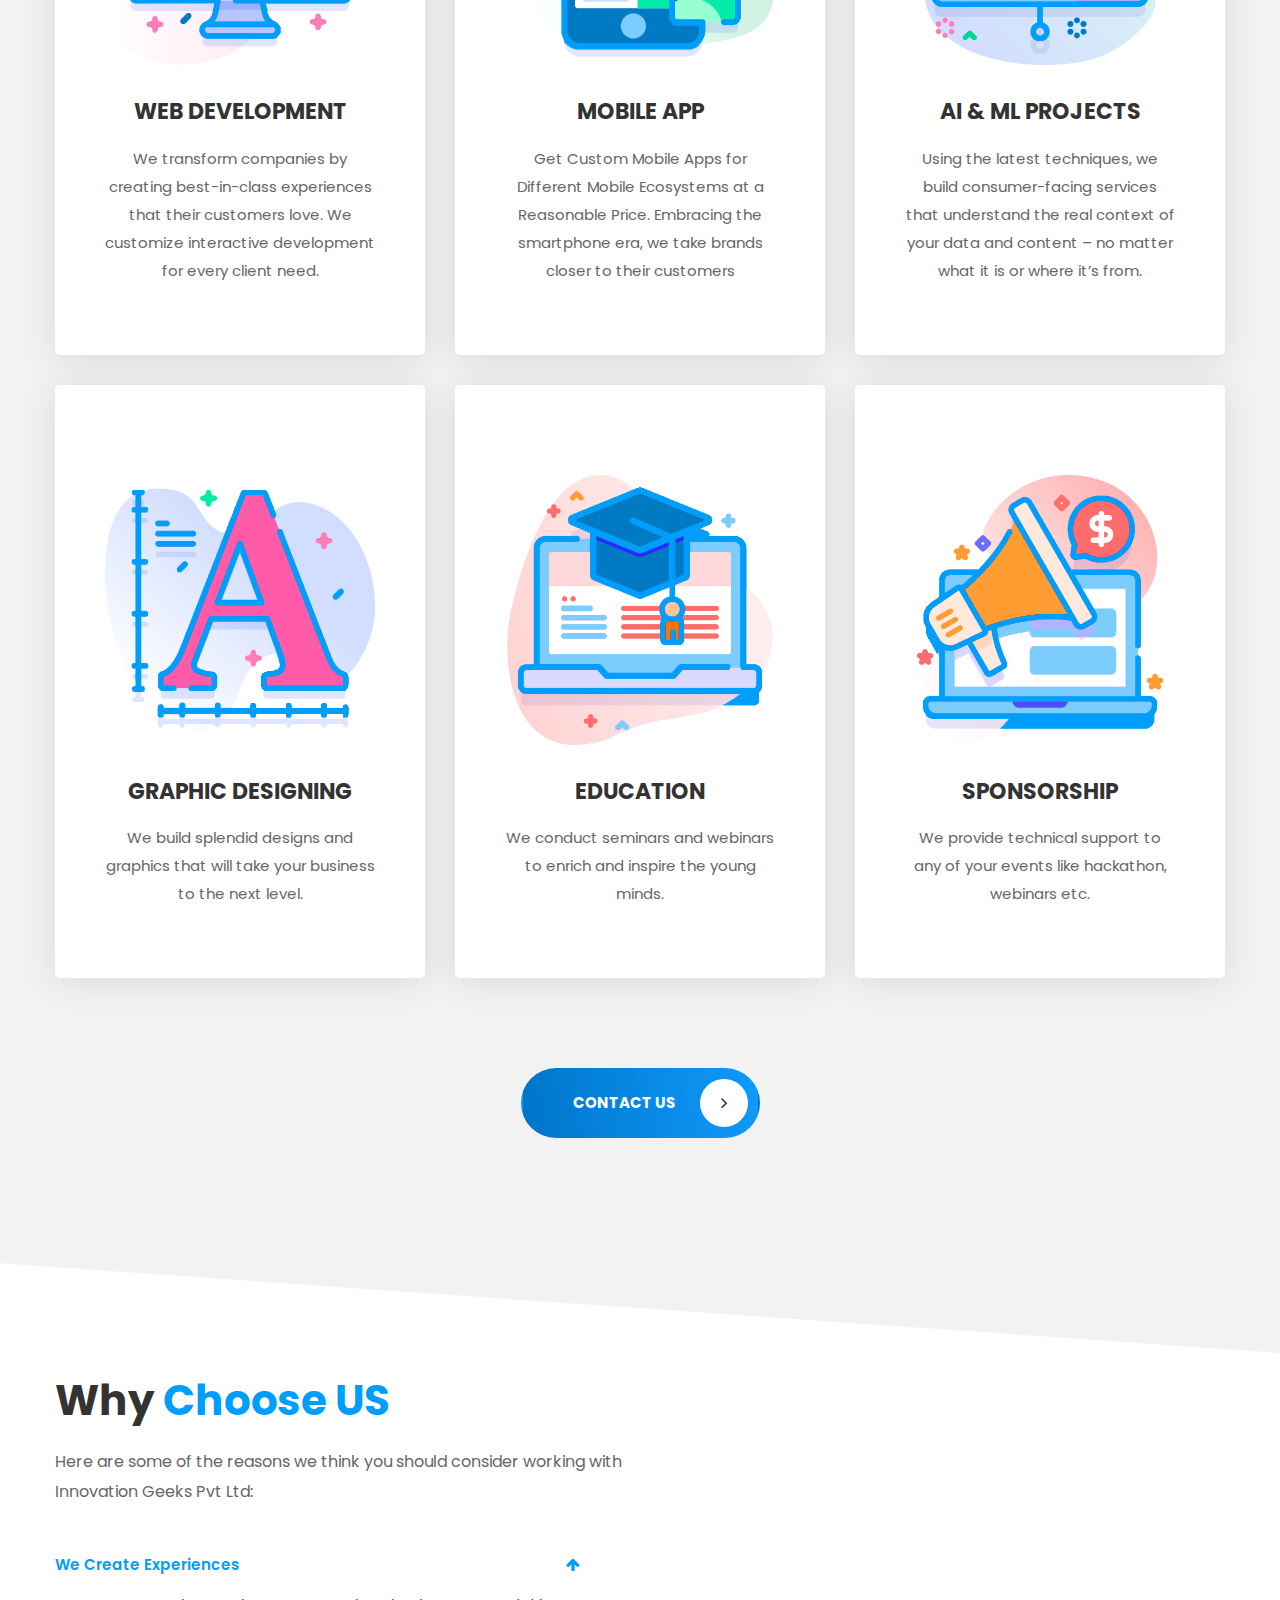
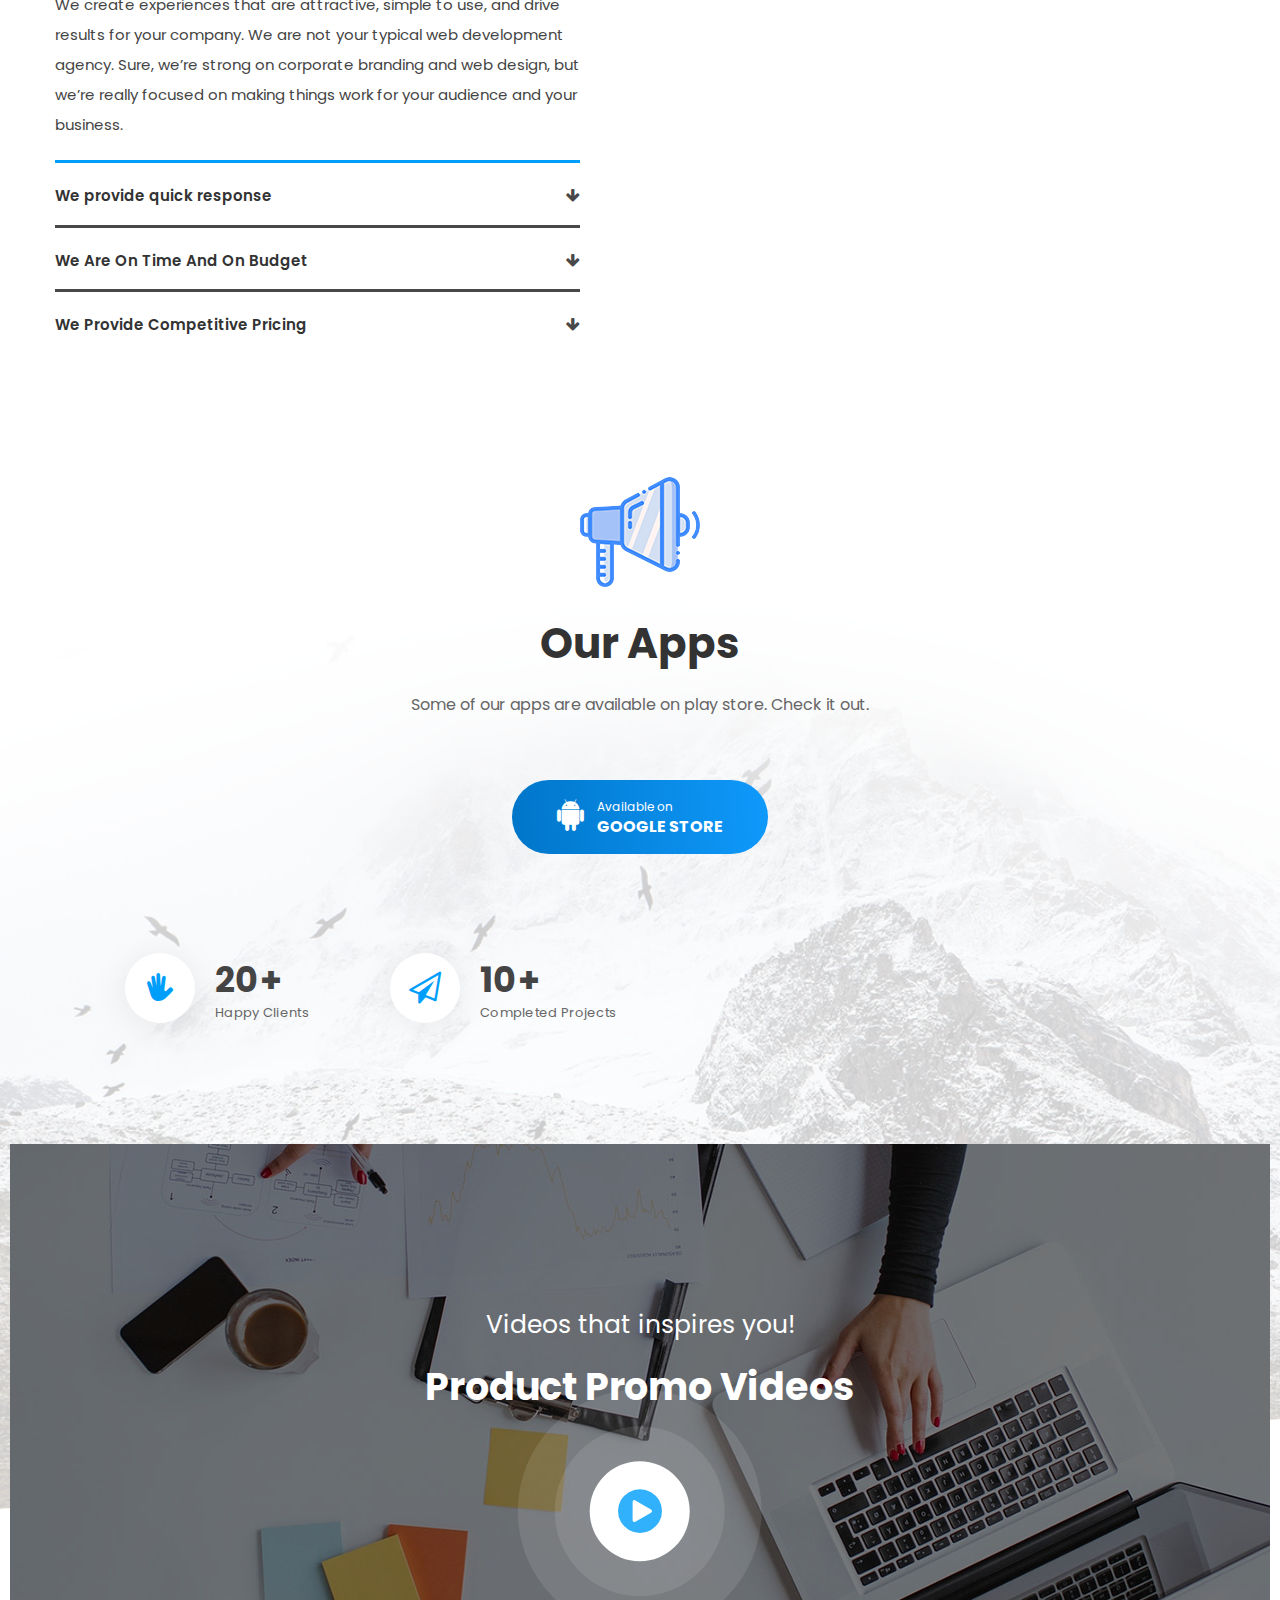
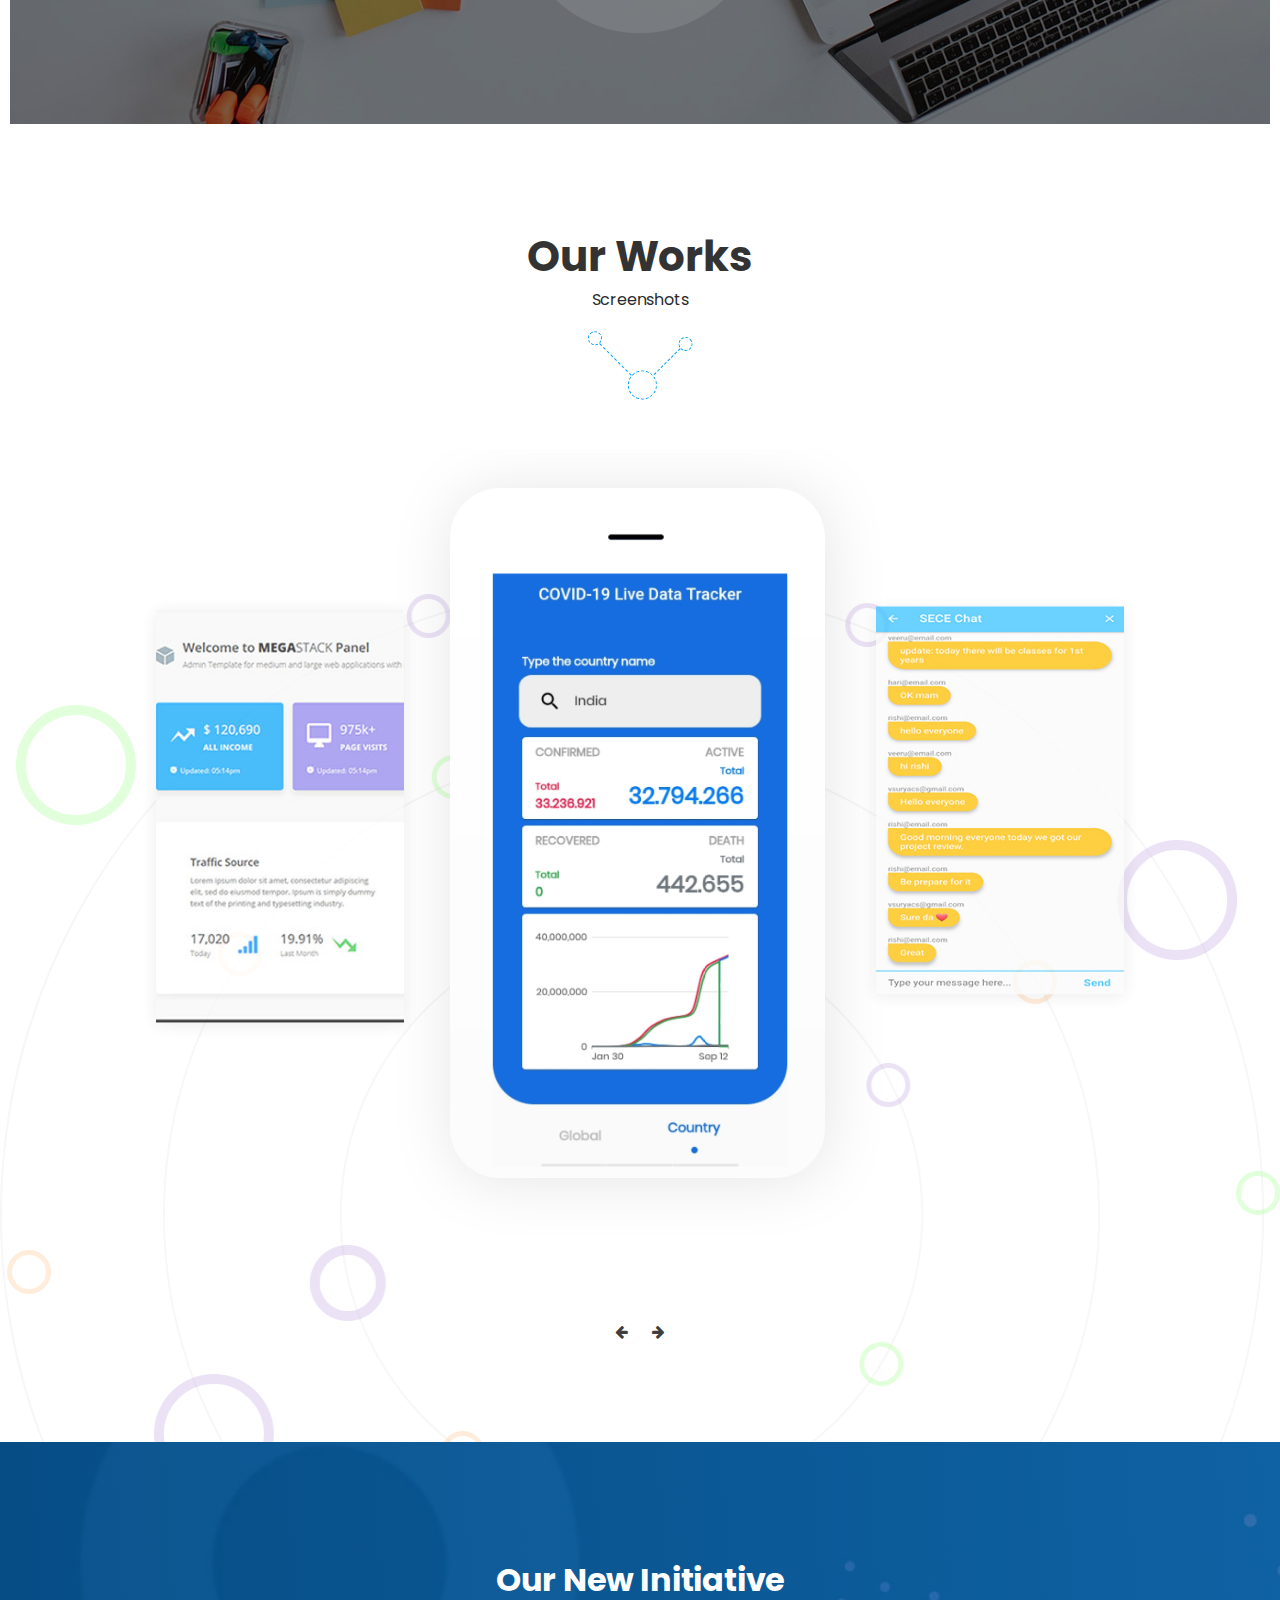
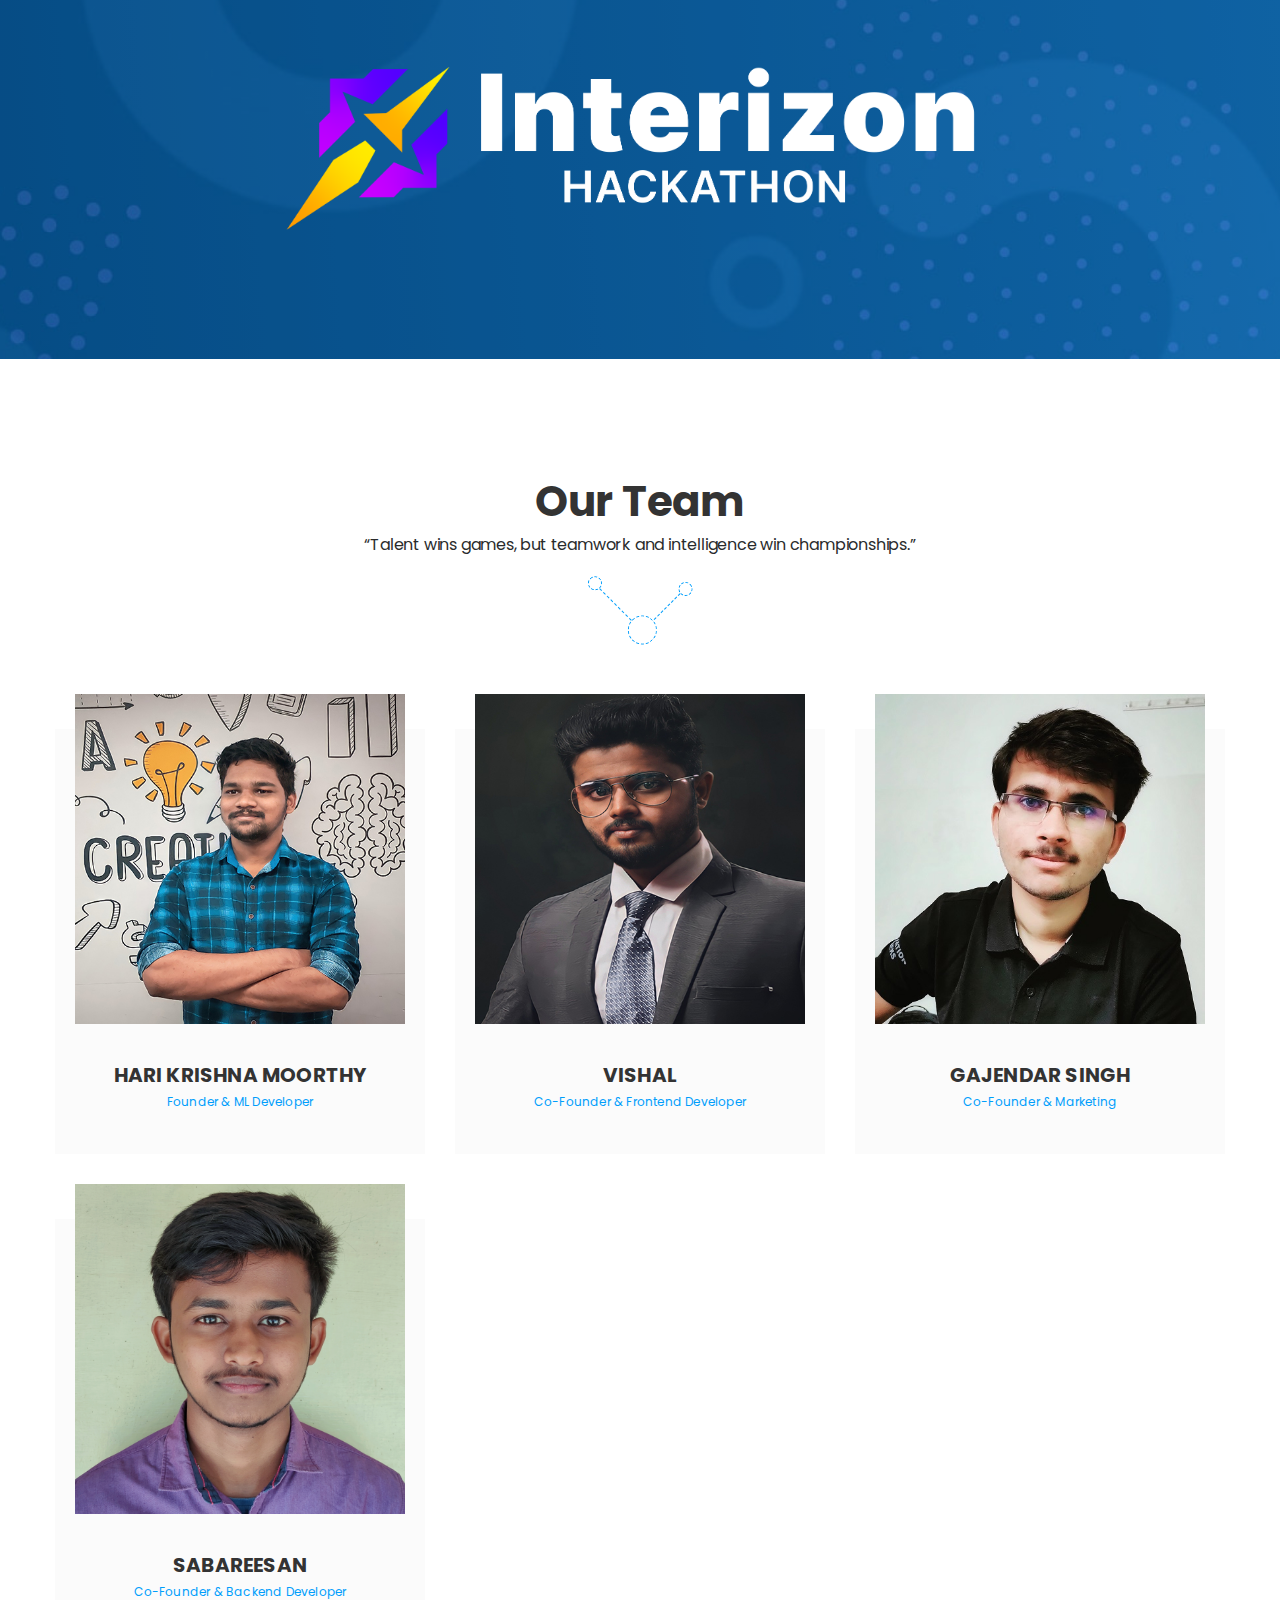
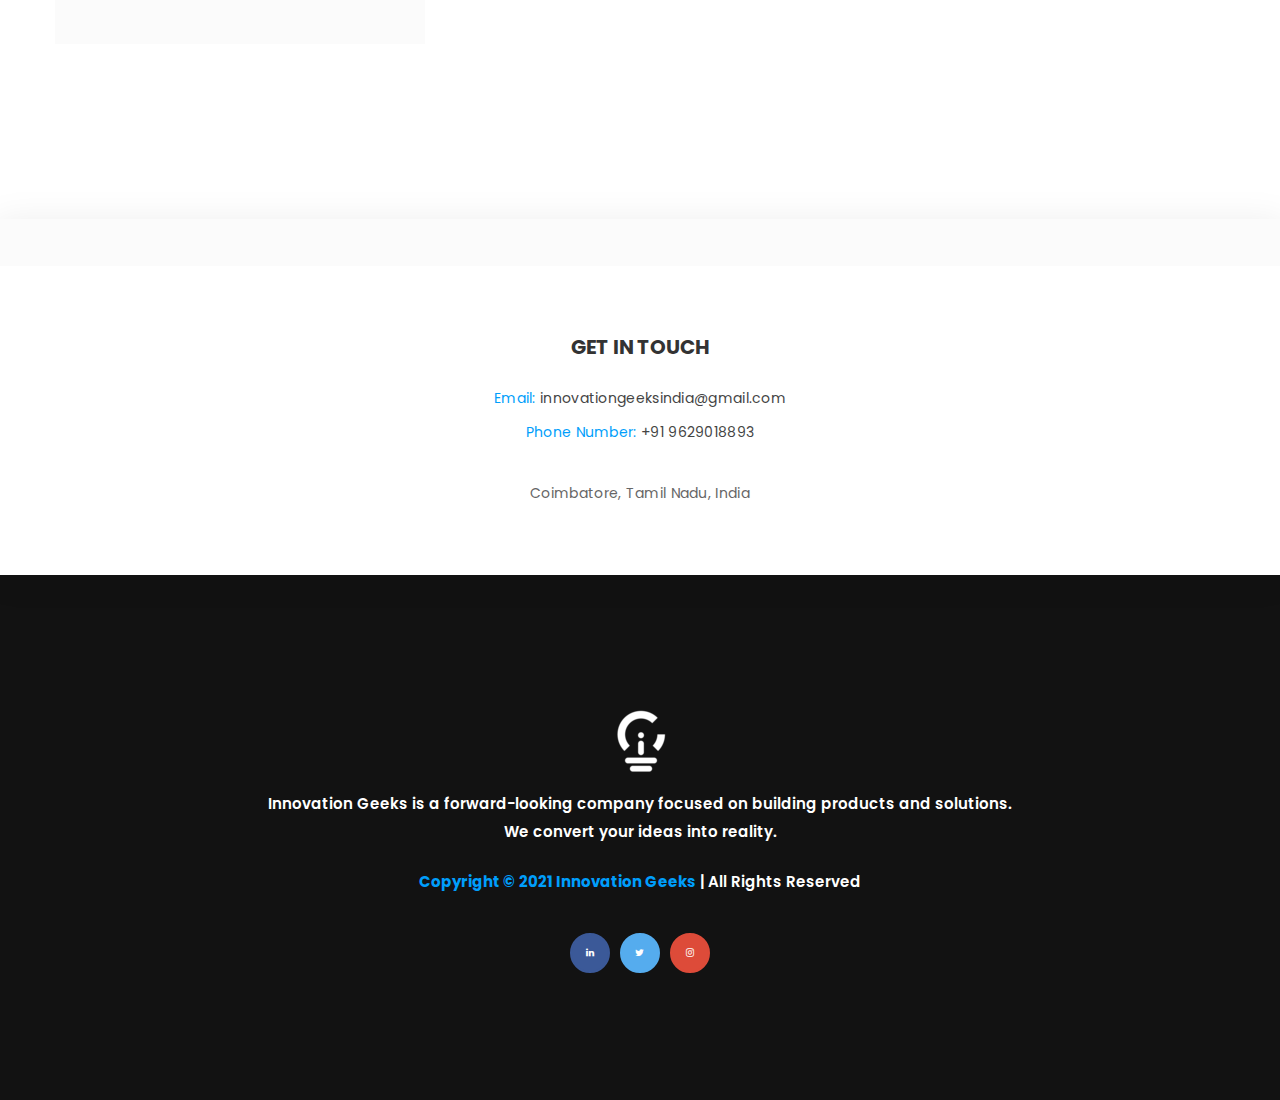
==== commit ce24c899: "updating interstellar hacks to interizon hacks" ====
--- a/index.html
+++ b/index.html
@@ -1057,8 +1057,8 @@
                                         </div>
                                     </div>
                                     <div style="" >
-                                        <a href="https://interstellarhacks.online/" target="_blank">
-                                            <img style="top:50%; left: 50%;" src="./images/500X128.png" alt="Interstellar Hackathon">
+                                        <a href="https://www.interizonhacks.live" target="_blank">
+                                            <img style="top:50%; left: 50%;" src="./images/500X128.png" alt="Interizon hackathon">
                                         </a>
                                     </div>
                                 </div>
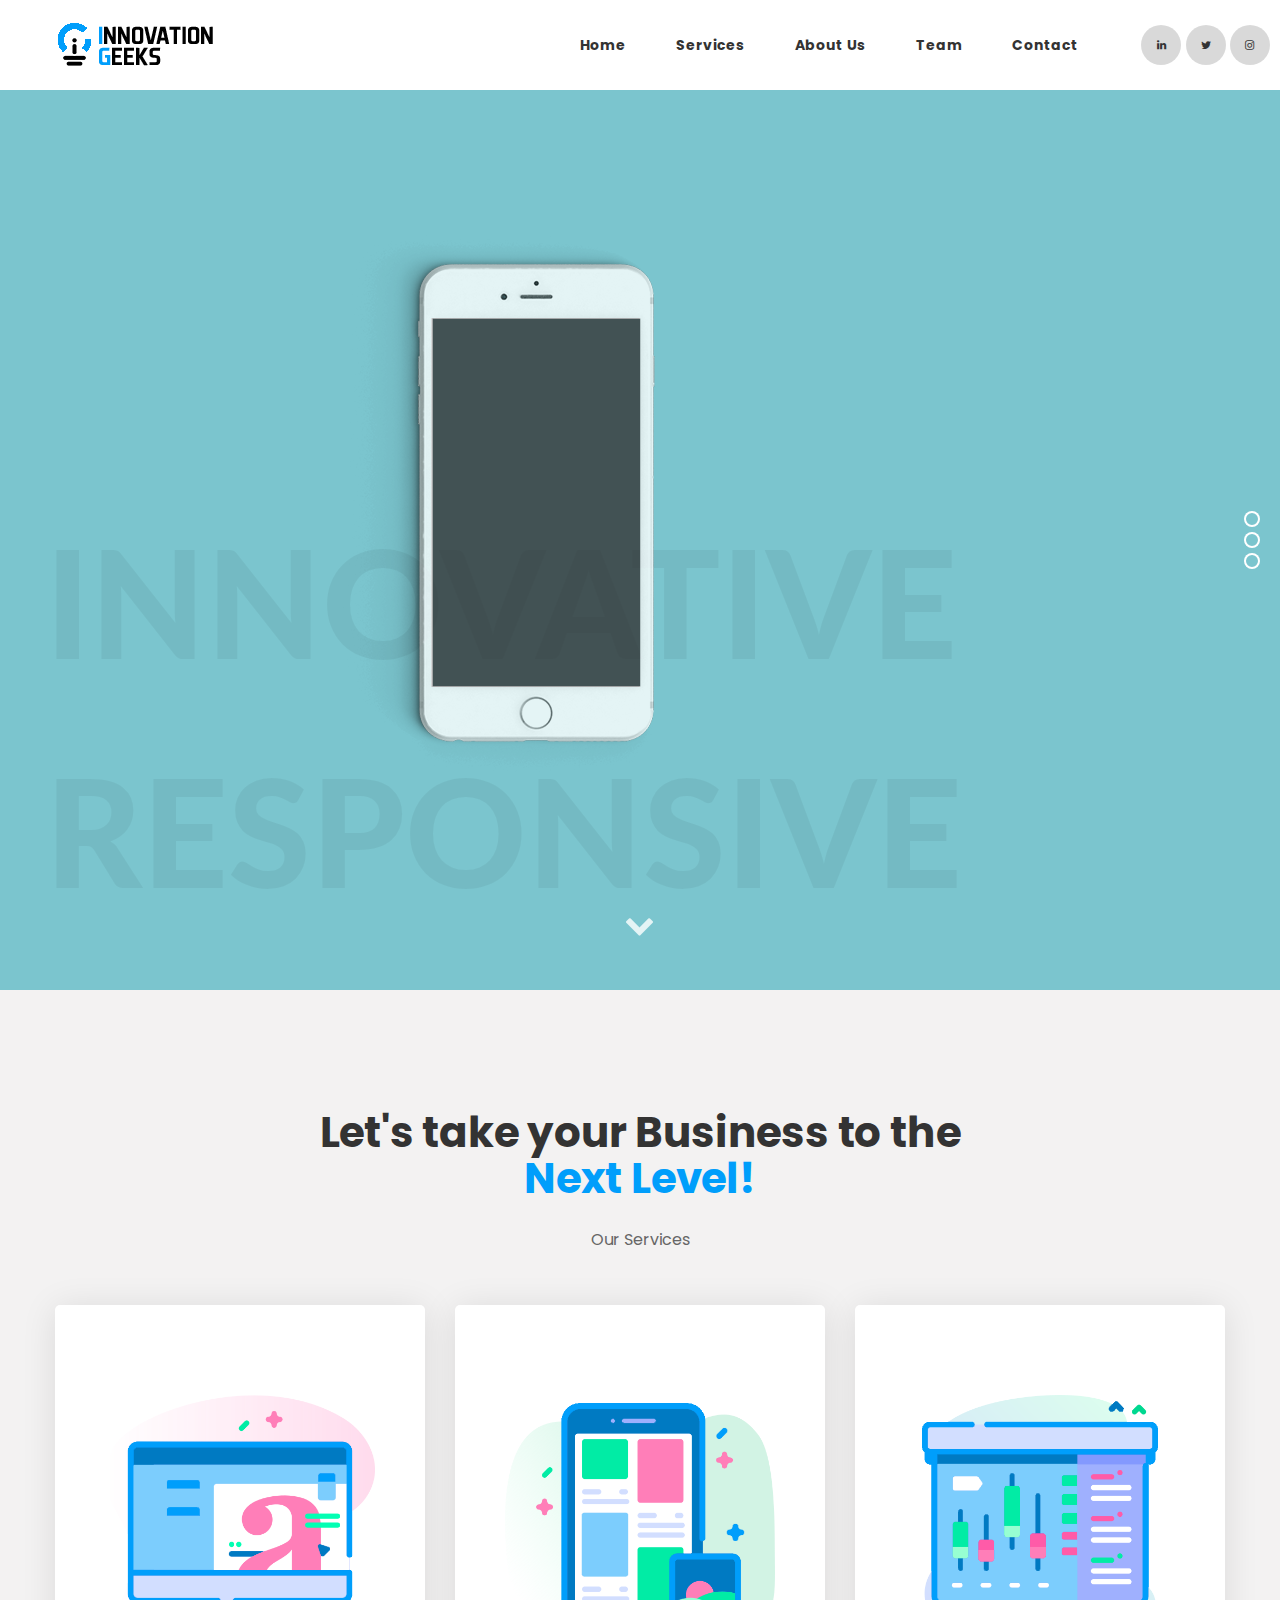
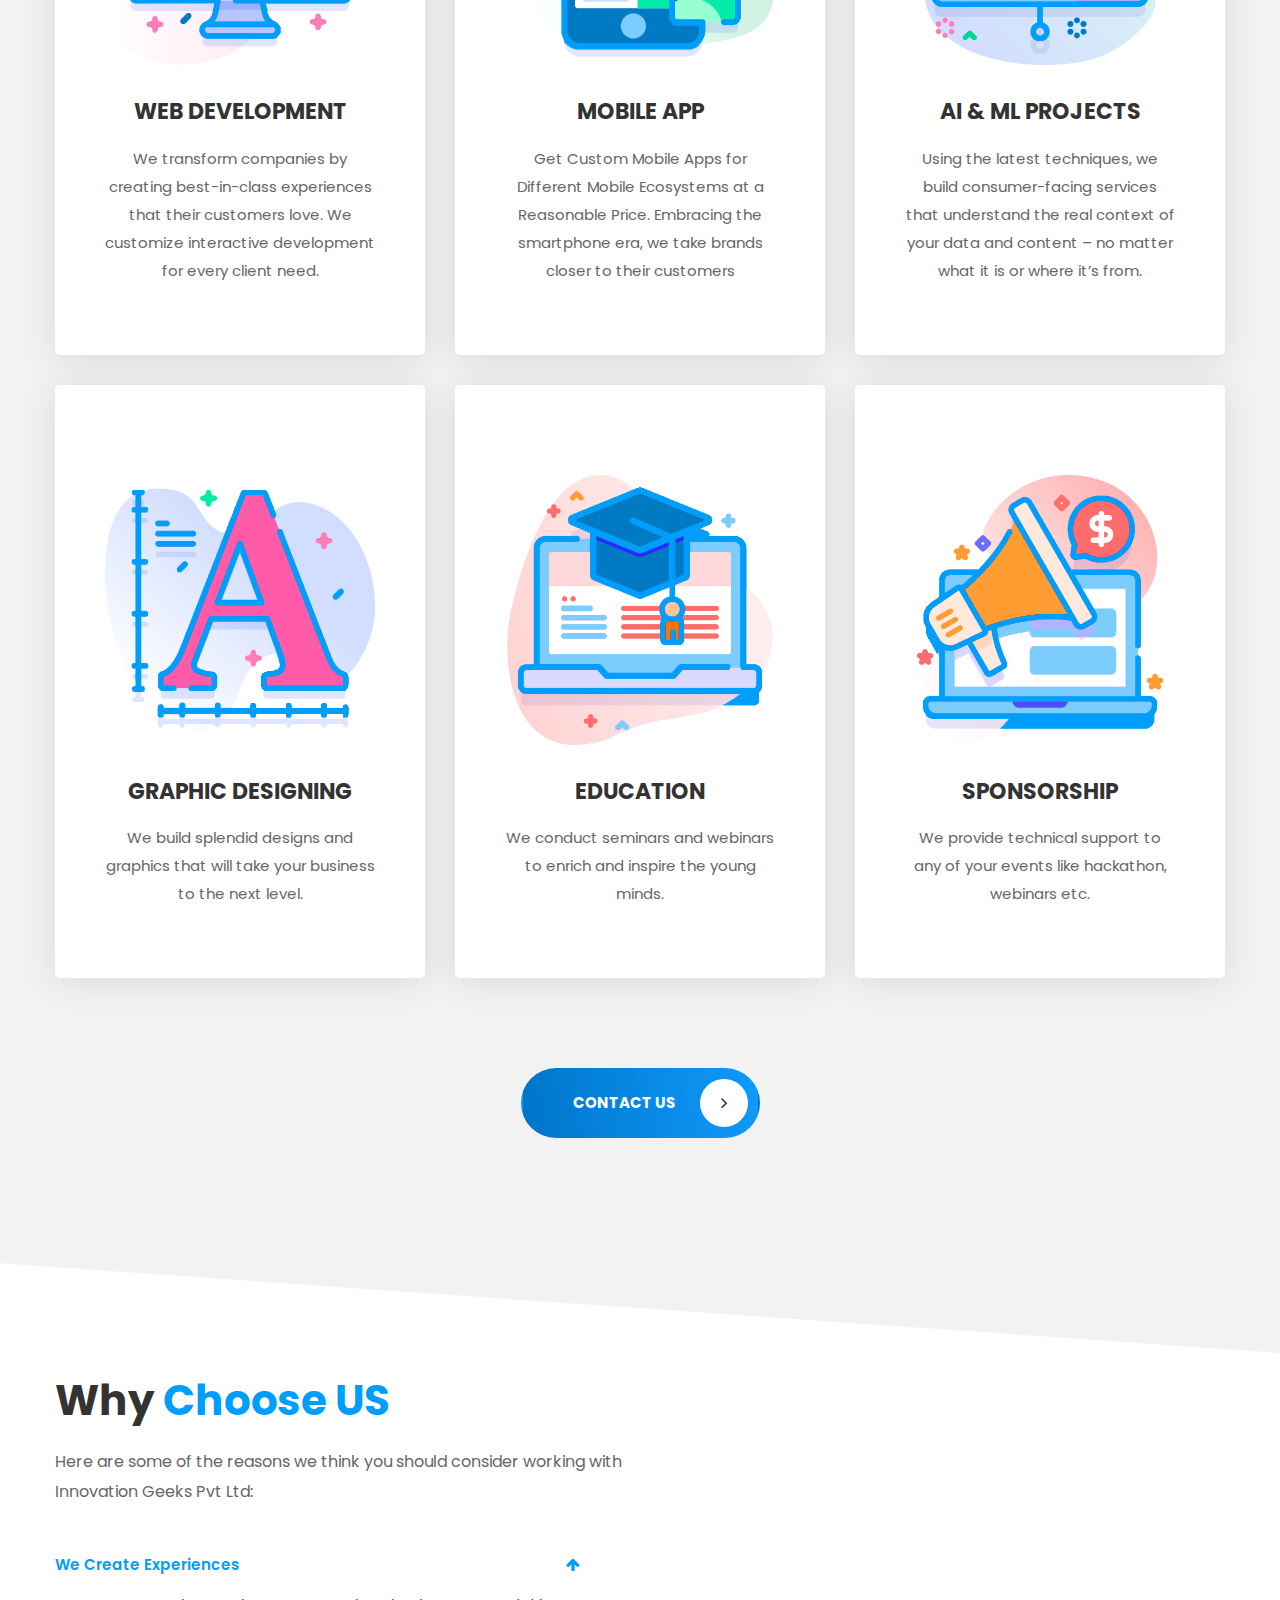
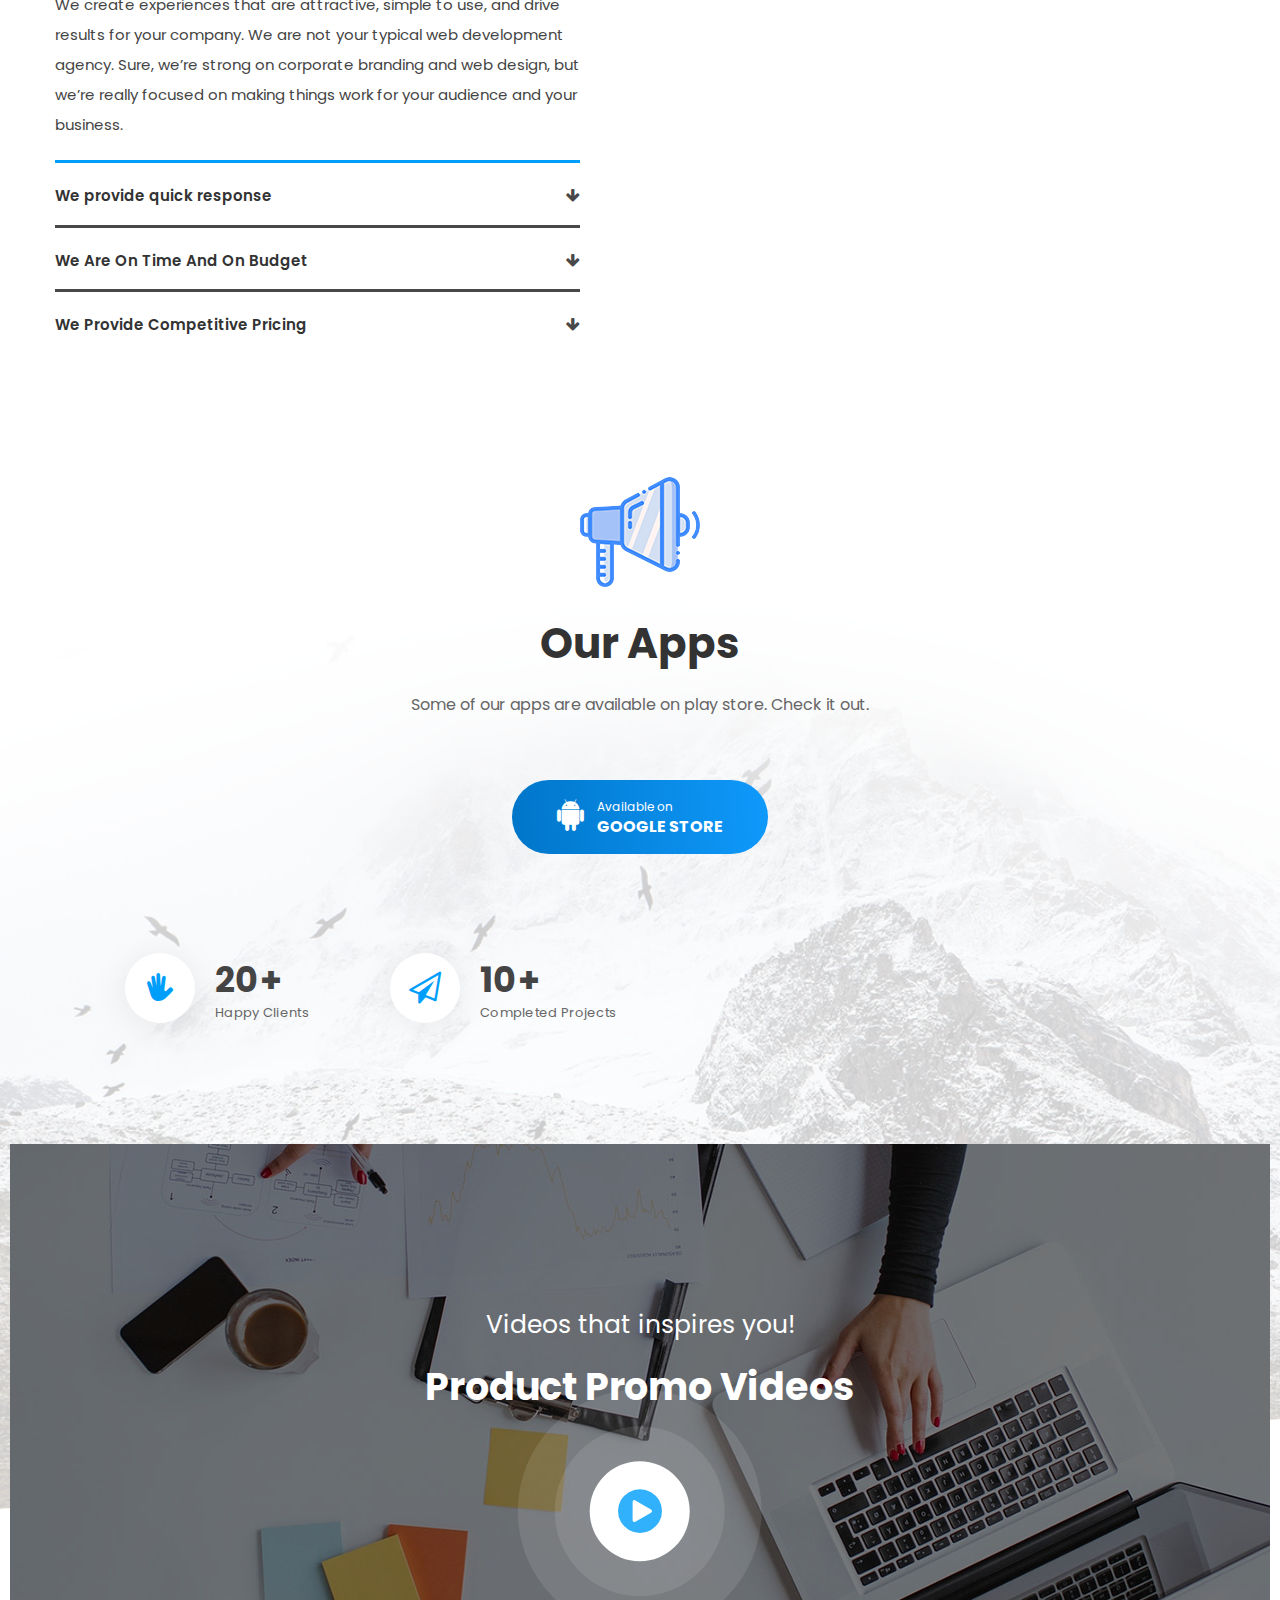
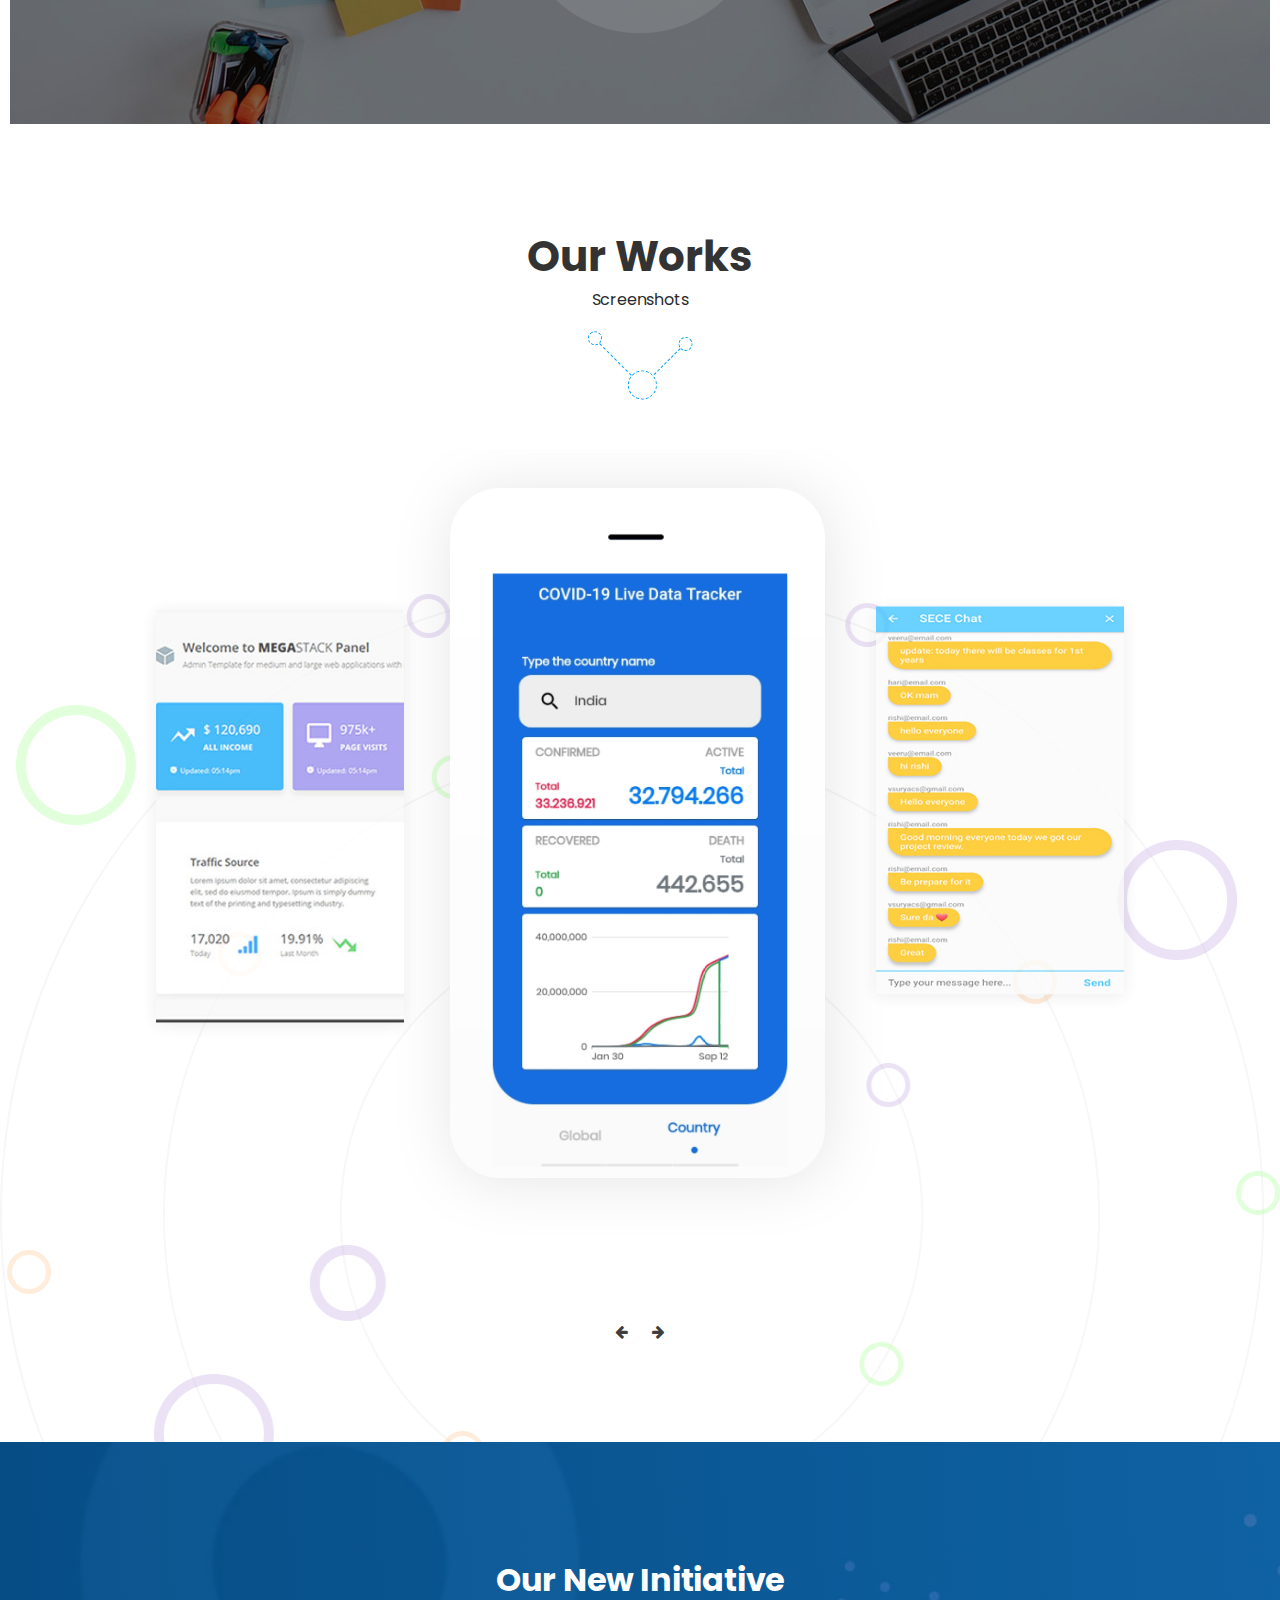
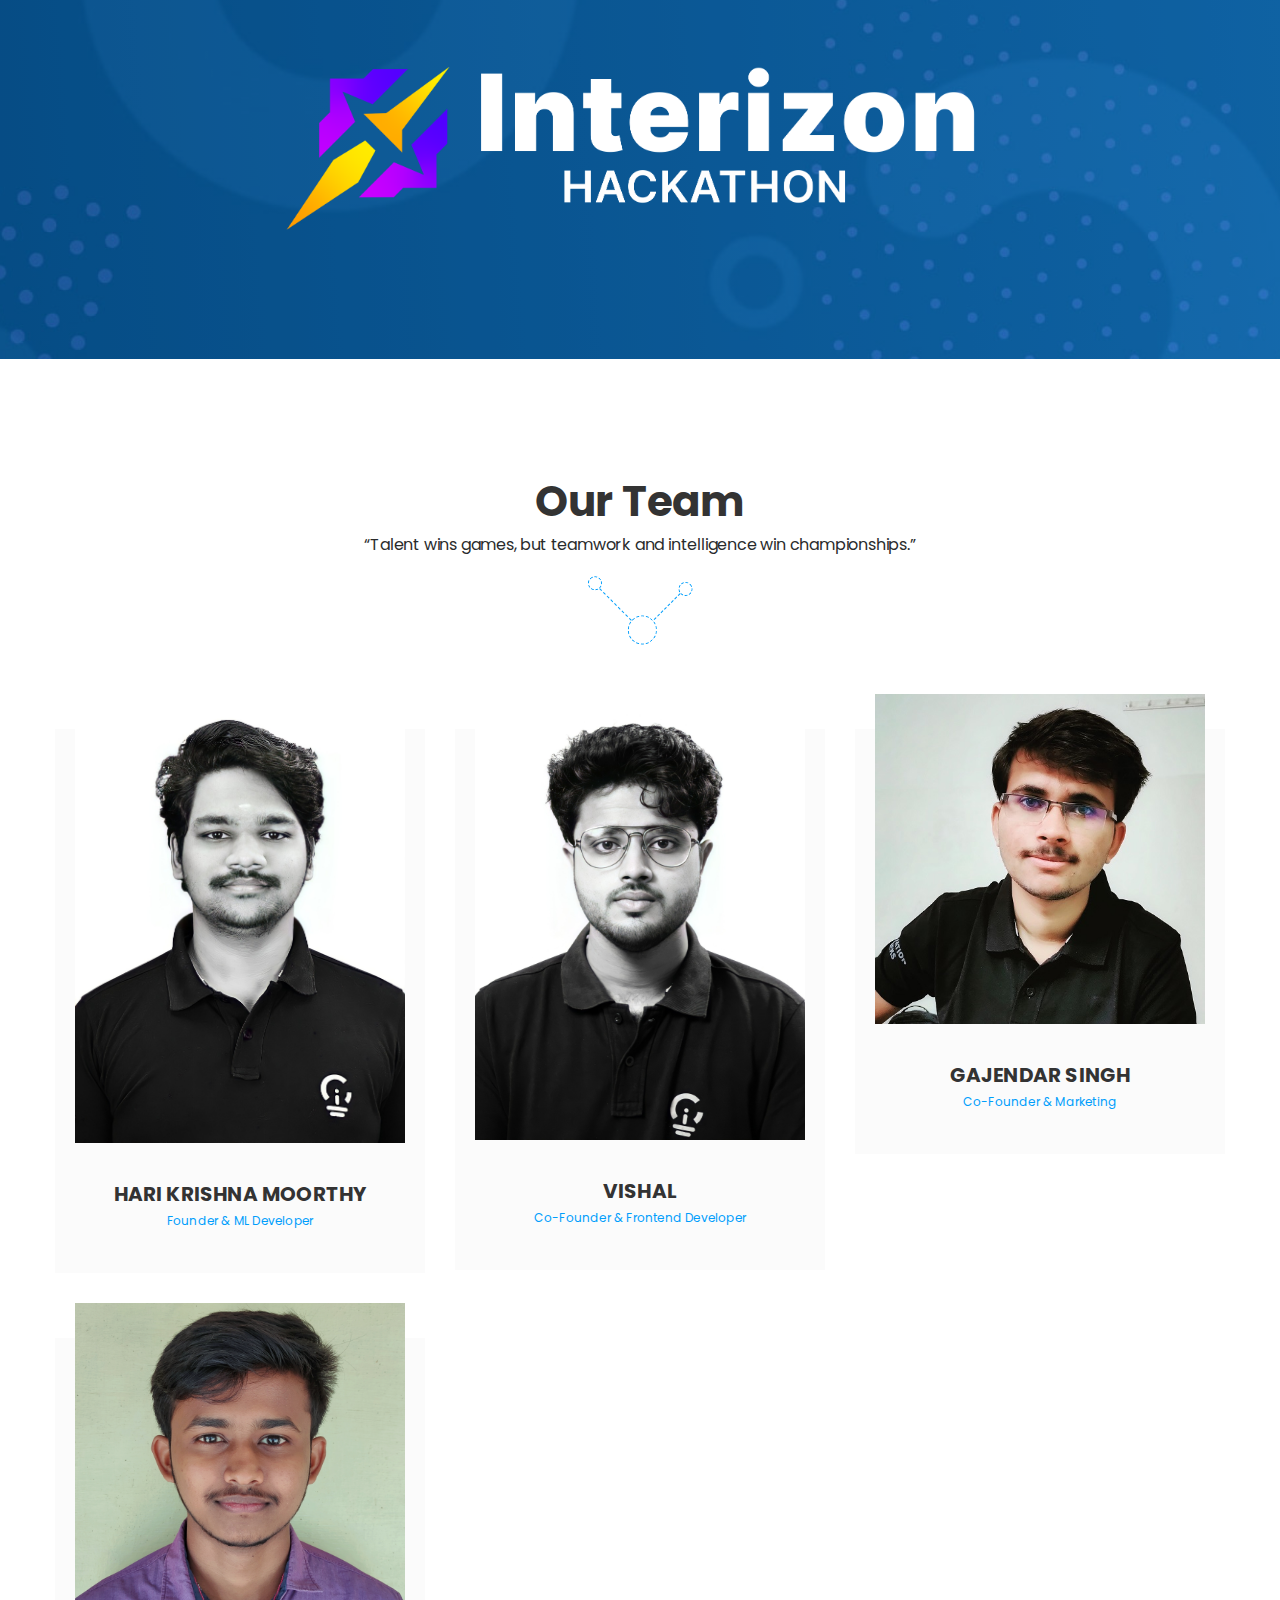
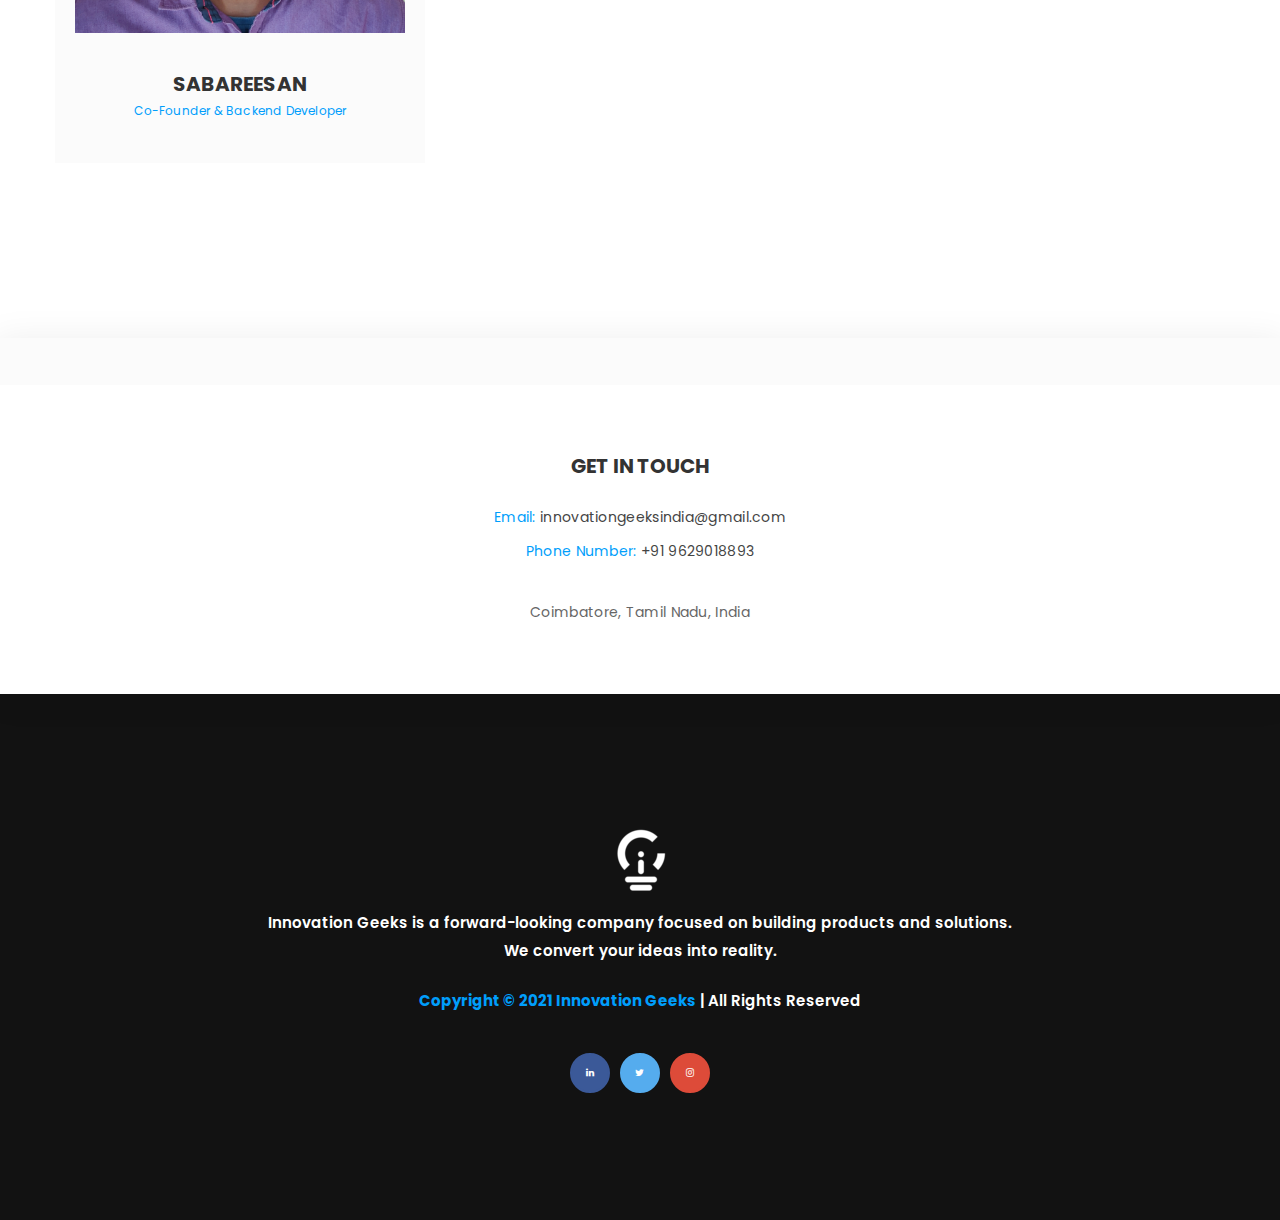
==== commit 8dfbfea7: "updating Hari , Vishal Picture" ====
--- a/index.html
+++ b/index.html
@@ -5,24 +5,60 @@
     <!-- Meta-Information -->
     <title>Innovation Geeks</title>
     <meta charset="utf-8">
-    <meta name="description" content="">
-    <meta name="viewport" content="width=device-width, initial-scale=1">
+    <meta
+        name="description"
+        content=""
+    >
+    <meta
+        name="viewport"
+        content="width=device-width, initial-scale=1"
+    >
 
     <!-- Vendor: Bootstrap 4 Stylesheets  -->
-    <link rel="stylesheet" href="css/bootstrap.min.css">
+    <link
+        rel="stylesheet"
+        href="css/bootstrap.min.css"
+    >
 
     <!-- Our Website CSS Styles -->
-    <link rel="stylesheet" href="css/icons.min.css">
-    <link rel="stylesheet" href="css/owl.carousel.css">
-    <link rel="stylesheet" href="css/main.css">
-    <link rel="stylesheet" href="css/color.css">
-    <link rel="stylesheet" href="css/responsive.css">
+    <link
+        rel="stylesheet"
+        href="css/icons.min.css"
+    >
+    <link
+        rel="stylesheet"
+        href="css/owl.carousel.css"
+    >
+    <link
+        rel="stylesheet"
+        href="css/main.css"
+    >
+    <link
+        rel="stylesheet"
+        href="css/color.css"
+    >
+    <link
+        rel="stylesheet"
+        href="css/responsive.css"
+    >
 
     <!-- Revolution Style -->
-    <link rel="stylesheet" href="css/revolution/pe-icon-7-stroke/css/pe-icon-7-stroke.css">
-    <link rel="stylesheet" href="css/revolution/settings.css">
-    <link rel="stylesheet" href="css/revolution/layers.css">
-    <link rel="stylesheet" href="css/revolution/navigation.css">
+    <link
+        rel="stylesheet"
+        href="css/revolution/pe-icon-7-stroke/css/pe-icon-7-stroke.css"
+    >
+    <link
+        rel="stylesheet"
+        href="css/revolution/settings.css"
+    >
+    <link
+        rel="stylesheet"
+        href="css/revolution/layers.css"
+    >
+    <link
+        rel="stylesheet"
+        href="css/revolution/navigation.css"
+    >
 </head>
 
 <body>
@@ -32,24 +68,57 @@
             <div class="container">
                 <div class="mnu-sc">
                     <div class="logo">
-                        <h1><a href="/" title=""><img src="./images/logo.png" alt=""
-                                    itemprop="image"></a></h1>
+                        <h1><a
+                                href="/"
+                                title=""
+                            ><img
+                                    src="./images/logo.png"
+                                    alt=""
+                                    itemprop="image"
+                                ></a></h1>
                     </div>
                     <nav class="one-page-func">
                         <div class="hdr-scl">
-                            <a class="brd-rd50" target="_blank" href="https://www.linkedin.com/company/innovation-geeks-private-ltd"
-                                title=""><i class="fa fa-linkedin"></i></a>
-                            <a class="brd-rd50" target="_blank" href="https://twitter.com/INNOVATIONGEEK1" title=""><i
-                                    class="fa fa-twitter"></i></a>
-                            <a class="brd-rd50" target="_blank" href="https://www.instagram.com/innovation._.geeks/" title=""><i
-                                    class="fa fa-instagram"></i></a>
+                            <a
+                                class="brd-rd50"
+                                target="_blank"
+                                href="https://www.linkedin.com/company/innovation-geeks-private-ltd"
+                                title=""
+                            ><i class="fa fa-linkedin"></i></a>
+                            <a
+                                class="brd-rd50"
+                                target="_blank"
+                                href="https://twitter.com/INNOVATIONGEEK1"
+                                title=""
+                            ><i class="fa fa-twitter"></i></a>
+                            <a
+                                class="brd-rd50"
+                                target="_blank"
+                                href="https://www.instagram.com/innovation._.geeks/"
+                                title=""
+                            ><i class="fa fa-instagram"></i></a>
                         </div>
                         <ul>
-                            <li><a href="#home" title="">Home</a></li>
-                            <li><a href="#services" title="">Services</a></li>
-                            <li><a href="#whyus" title="">About Us</a></li>
-                            <li><a href="#team" title="">Team</a></li>
-                            <li><a href="#contact" title="">Contact</a></li>
+                            <li><a
+                                    href="#home"
+                                    title=""
+                                >Home</a></li>
+                            <li><a
+                                    href="#services"
+                                    title=""
+                                >Services</a></li>
+                            <li><a
+                                    href="#whyus"
+                                    title=""
+                                >About Us</a></li>
+                            <li><a
+                                    href="#team"
+                                    title=""
+                                >Team</a></li>
+                            <li><a
+                                    href="#contact"
+                                    title=""
+                                >Contact</a></li>
                         </ul>
                     </nav>
                 </div>
@@ -58,174 +127,328 @@
         <div class="rpnsv-hdr">
             <div class="rspnsv-lg-br">
                 <div class="logo">
-                    <h1><a href="/" title=""><img src="./images/logo.png" alt=""></a></h1>
+                    <h1><a
+                            href="/"
+                            title=""
+                        ><img
+                                src="./images/logo.png"
+                                alt=""
+                            ></a></h1>
                 </div>
                 <span class="mnu-btn brd-rd5"><i class="fa fa-align-justify"></i></span>
             </div>
             <div class="rspnsv-mnu blue-bg">
                 <span class="cls-btn"><i class="fa fa-close"></i></span>
                 <ul>
-                    <li><a href="#home" title="">Home</a></li>
-                    <li><a href="#services" title="">Services</a></li>
-                    <li><a href="#whyus" title="">About Us</a></li>
-                    <li><a href="#team" title="">Team</a></li>
-                    <li><a href="#contact" title="">Contact</a></li>
+                    <li><a
+                            href="#home"
+                            title=""
+                        >Home</a></li>
+                    <li><a
+                            href="#services"
+                            title=""
+                        >Services</a></li>
+                    <li><a
+                            href="#whyus"
+                            title=""
+                        >About Us</a></li>
+                    <li><a
+                            href="#team"
+                            title=""
+                        >Team</a></li>
+                    <li><a
+                            href="#contact"
+                            title=""
+                        >Contact</a></li>
                 </ul>
             </div>
         </div><!-- Responsive Header -->
         <section id="home">
             <div class="gp nogp">
                 <div class="creative-slider">
-                    <div id="rev_slider_12_1_wrapper" class="rev_slider_wrapper fullscreen-container"
-                        data-alias="sleek-landing-page" data-source="gallery"
-                        style="background-color:transparent;padding:0px;">
+                    <div
+                        id="rev_slider_12_1_wrapper"
+                        class="rev_slider_wrapper fullscreen-container"
+                        data-alias="sleek-landing-page"
+                        data-source="gallery"
+                        style="background-color:transparent;padding:0px;"
+                    >
                         <!-- Start Revolution Slider 5.4.1 -->
-                        <div id="rev_slider_12_1" class="rev_slider fullscreenbanner" style="display:none;"
-                            data-version="5.4.1">
+                        <div
+                            id="rev_slider_12_1"
+                            class="rev_slider fullscreenbanner"
+                            style="display:none;"
+                            data-version="5.4.1"
+                        >
                             <ul>
                                 <!-- SLIDE  -->
-                                <li data-index="rs-171" data-transition="fade" data-slotamount="default"
-                                    data-hideafterloop="0" data-hideslideonmobile="off" data-easein="default"
-                                    data-easeout="default" data-masterspeed="1000" data-thumb="" data-rotate="0"
-                                    data-saveperformance="off" data-title="Solution" data-param1="" data-param2=""
-                                    data-param3="" data-param4="" data-param5="" data-param6="" data-param7=""
-                                    data-param8="" data-param9="" data-param10="" data-description="">
+                                <li
+                                    data-index="rs-171"
+                                    data-transition="fade"
+                                    data-slotamount="default"
+                                    data-hideafterloop="0"
+                                    data-hideslideonmobile="off"
+                                    data-easein="default"
+                                    data-easeout="default"
+                                    data-masterspeed="1000"
+                                    data-thumb=""
+                                    data-rotate="0"
+                                    data-saveperformance="off"
+                                    data-title="Solution"
+                                    data-param1=""
+                                    data-param2=""
+                                    data-param3=""
+                                    data-param4=""
+                                    data-param5=""
+                                    data-param6=""
+                                    data-param7=""
+                                    data-param8=""
+                                    data-param9=""
+                                    data-param10=""
+                                    data-description=""
+                                >
                                     <!-- MAIN IMAGE -->
-                                    <img src="./images/sleek-landing-page/dummy.png" data-bgcolor="#2aa2b0"
-                                        style="background:#2aa2b0" alt=""
+                                    <img
+                                        src="./images/sleek-landing-page/dummy.png"
+                                        data-bgcolor="#2aa2b0"
+                                        style="background:#2aa2b0"
+                                        alt=""
                                         data-lazyload="./images/sleek-landing-page/transparent.png"
-                                        data-bgposition="center center" data-bgfit="cover" data-bgrepeat="no-repeat"
-                                        class="rev-slidebg" data-no-retina>
+                                        data-bgposition="center center"
+                                        data-bgfit="cover"
+                                        data-bgrepeat="no-repeat"
+                                        class="rev-slidebg"
+                                        data-no-retina
+                                    >
                                     <!-- LAYERS -->
 
                                     <!-- LAYER NR. 1 -->
-                                    <div class="tp-caption tp-resizeme" id="slide-171-layer-1"
-                                        data-x="['left','left','left','left']" data-hoffset="['45','45','45','20']"
-                                        data-y="['top','top','top','top']" data-voffset="['30','30','30','30']"
+                                    <div
+                                        class="tp-caption tp-resizeme"
+                                        id="slide-171-layer-1"
+                                        data-x="['left','left','left','left']"
+                                        data-hoffset="['45','45','45','20']"
+                                        data-y="['top','top','top','top']"
+                                        data-voffset="['30','30','30','30']"
                                         data-fontsize="['150','150','100','70']"
-                                        data-lineheight="['150','150','100','70']" data-width="none" data-height="none"
-                                        data-whitespace="nowrap" data-type="text" data-basealign="slide"
+                                        data-lineheight="['150','150','100','70']"
+                                        data-width="none"
+                                        data-height="none"
+                                        data-whitespace="nowrap"
+                                        data-type="text"
+                                        data-basealign="slide"
                                         data-responsive_offset="on"
                                         data-frames='[{"from":"y:bottom;","speed":1500,"to":"o:1;","delay":600,"ease":"Power4.easeOut"},{"delay":"wait","speed":500,"to":"y:top;","ease":"Power2.easeIn"}]'
-                                        data-textAlign="['left','left','left','left']" data-paddingtop="[0,0,0,0]"
-                                        data-paddingright="[0,0,0,0]" data-paddingbottom="[0,0,0,0]"
-                                        data-paddingleft="[0,0,0,0]"
-                                        style="z-index: 5; white-space: nowrap; font-size: 150px; line-height: 150px; font-weight: 900; color: rgba(0,0,0,0.05);font-family:Lato;text-transform:left;">
+                                        data-textAlign="['left','left','left','left']"
+                                        data-paddingtop="[0,0,0,0]"
+                                        data-paddingright="[0,0,0,0]"
+                                        data-paddingbottom="[0,0,0,0]"
+                                        data-paddingleft="[0,0,0,0]"
+                                        style="z-index: 5; white-space: nowrap; font-size: 150px; line-height: 150px; font-weight: 900; color: rgba(0,0,0,0.05);font-family:Lato;text-transform:left;"
+                                    >
                                         INNOVATIVE
                                     </div>
 
                                     <!-- LAYER NR. 2 -->
-                                    <div class="tp-caption tp-resizeme" id="slide-171-layer-2"
-                                        data-x="['left','left','left','left']" data-hoffset="['45','45','45','20']"
-                                        data-y="['top','top','top','top']" data-voffset="['169','169','132','101']"
+                                    <div
+                                        class="tp-caption tp-resizeme"
+                                        id="slide-171-layer-2"
+                                        data-x="['left','left','left','left']"
+                                        data-hoffset="['45','45','45','20']"
+                                        data-y="['top','top','top','top']"
+                                        data-voffset="['169','169','132','101']"
                                         data-fontsize="['150','150','100','70']"
-                                        data-lineheight="['150','150','100','70']" data-width="none" data-height="none"
-                                        data-whitespace="nowrap" data-type="text" data-basealign="slide"
+                                        data-lineheight="['150','150','100','70']"
+                                        data-width="none"
+                                        data-height="none"
+                                        data-whitespace="nowrap"
+                                        data-type="text"
+                                        data-basealign="slide"
                                         data-responsive_offset="on"
                                         data-frames='[{"from":"y:bottom;","speed":1500,"to":"o:1;","delay":700,"ease":"Power4.easeOut"},{"delay":"wait","speed":650,"to":"y:top;","ease":"Power2.easeIn"}]'
-                                        data-textAlign="['left','left','left','left']" data-paddingtop="[0,0,0,0]"
-                                        data-paddingright="[0,0,0,0]" data-paddingbottom="[0,0,0,0]"
-                                        data-paddingleft="[0,0,0,0]"
-                                        style="z-index: 6; white-space: nowrap; font-size: 150px; line-height: 150px; font-weight: 900; color: rgba(0,0,0,0.05);font-family:Lato;text-transform:left;">
+                                        data-textAlign="['left','left','left','left']"
+                                        data-paddingtop="[0,0,0,0]"
+                                        data-paddingright="[0,0,0,0]"
+                                        data-paddingbottom="[0,0,0,0]"
+                                        data-paddingleft="[0,0,0,0]"
+                                        style="z-index: 6; white-space: nowrap; font-size: 150px; line-height: 150px; font-weight: 900; color: rgba(0,0,0,0.05);font-family:Lato;text-transform:left;"
+                                    >
                                         RESPONSIVE
                                     </div>
 
                                     <!-- LAYER NR. 3 -->
-                                    <div class="tp-caption tp-resizeme" id="slide-171-layer-3"
-                                        data-x="['left','left','left','left']" data-hoffset="['45','45','45','20']"
-                                        data-y="['top','top','top','top']" data-voffset="['308','308','235','172']"
+                                    <div
+                                        class="tp-caption tp-resizeme"
+                                        id="slide-171-layer-3"
+                                        data-x="['left','left','left','left']"
+                                        data-hoffset="['45','45','45','20']"
+                                        data-y="['top','top','top','top']"
+                                        data-voffset="['308','308','235','172']"
                                         data-fontsize="['150','150','100','70']"
-                                        data-lineheight="['150','150','100','70']" data-width="none" data-height="none"
-                                        data-whitespace="nowrap" data-type="text" data-basealign="slide"
+                                        data-lineheight="['150','150','100','70']"
+                                        data-width="none"
+                                        data-height="none"
+                                        data-whitespace="nowrap"
+                                        data-type="text"
+                                        data-basealign="slide"
                                         data-responsive_offset="on"
                                         data-frames='[{"from":"y:bottom;","speed":1500,"to":"o:1;","delay":800,"ease":"Power4.easeOut"},{"delay":"wait","speed":800,"to":"y:top;","ease":"Power2.easeIn"}]'
-                                        data-textAlign="['left','left','left','left']" data-paddingtop="[0,0,0,0]"
-                                        data-paddingright="[0,0,0,0]" data-paddingbottom="[0,0,0,0]"
-                                        data-paddingleft="[0,0,0,0]"
-                                        style="z-index: 7; white-space: nowrap; font-size: 150px; line-height: 150px; font-weight: 900; color: rgba(0,0,0,0.05);font-family:Lato;text-transform:left;">
+                                        data-textAlign="['left','left','left','left']"
+                                        data-paddingtop="[0,0,0,0]"
+                                        data-paddingright="[0,0,0,0]"
+                                        data-paddingbottom="[0,0,0,0]"
+                                        data-paddingleft="[0,0,0,0]"
+                                        style="z-index: 7; white-space: nowrap; font-size: 150px; line-height: 150px; font-weight: 900; color: rgba(0,0,0,0.05);font-family:Lato;text-transform:left;"
+                                    >
                                         VERSATILE
                                     </div>
 
                                     <!-- LAYER NR. 4 -->
-                                    <div class="tp-caption SleekLanding-Title tp-resizeme" id="slide-171-layer-7"
-                                        data-x="['left','left','left','left']" data-hoffset="['700','580','420','230']"
+                                    <div
+                                        class="tp-caption SleekLanding-Title tp-resizeme"
+                                        id="slide-171-layer-7"
+                                        data-x="['left','left','left','left']"
+                                        data-hoffset="['700','580','420','230']"
                                         data-y="['middle','middle','middle','middle']"
-                                        data-voffset="['-99','-99','-99','-119']" data-fontsize="['35','35','35','25']"
-                                        data-lineheight="['40','40','40','30']" data-width="none" data-height="none"
-                                        data-whitespace="nowrap" data-type="text" data-responsive_offset="on"
+                                        data-voffset="['-99','-99','-99','-119']"
+                                        data-fontsize="['35','35','35','25']"
+                                        data-lineheight="['40','40','40','30']"
+                                        data-width="none"
+                                        data-height="none"
+                                        data-whitespace="nowrap"
+                                        data-type="text"
+                                        data-responsive_offset="on"
                                         data-frames='[{"from":"y:50px;opacity:0;","speed":1500,"to":"o:1;","delay":900,"ease":"Power4.easeOut"},{"delay":"wait","speed":500,"to":"y:-50px;opacity:0;","ease":"Power2.easeIn"}]'
-                                        data-textAlign="['left','left','left','left']" data-paddingtop="[0,0,0,0]"
-                                        data-paddingright="[0,0,0,0]" data-paddingbottom="[0,0,0,0]"
-                                        data-paddingleft="[0,0,0,0]"
-                                        style="z-index: 8; white-space: nowrap; font-weight: 700;text-transform:left;">A
+                                        data-textAlign="['left','left','left','left']"
+                                        data-paddingtop="[0,0,0,0]"
+                                        data-paddingright="[0,0,0,0]"
+                                        data-paddingbottom="[0,0,0,0]"
+                                        data-paddingleft="[0,0,0,0]"
+                                        style="z-index: 8; white-space: nowrap; font-weight: 700;text-transform:left;"
+                                    >A
                                         Brand New<br />Solution
                                     </div>
 
                                     <!-- LAYER NR. 5 -->
-                                    <div class="tp-caption tp-resizeme" id="slide-171-layer-8"
-                                        data-x="['left','left','left','left']" data-hoffset="['700','580','420','230']"
-                                        data-y="['middle','middle','middle','middle']" data-voffset="['1','1','1','-4']"
-                                        data-width="['320','320','320','200']" data-height="none"
-                                        data-whitespace="normal" data-type="text" data-responsive_offset="on"
+                                    <div
+                                        class="tp-caption tp-resizeme"
+                                        id="slide-171-layer-8"
+                                        data-x="['left','left','left','left']"
+                                        data-hoffset="['700','580','420','230']"
+                                        data-y="['middle','middle','middle','middle']"
+                                        data-voffset="['1','1','1','-4']"
+                                        data-width="['320','320','320','200']"
+                                        data-height="none"
+                                        data-whitespace="normal"
+                                        data-type="text"
+                                        data-responsive_offset="on"
                                         data-frames='[{"from":"y:50px;opacity:0;","speed":1500,"to":"o:1;","delay":1000,"ease":"Power4.easeOut"},{"delay":"wait","speed":500,"to":"y:-50px;opacity:0;","ease":"Power2.easeIn"}]'
-                                        data-textAlign="['left','left','left','left']" data-paddingtop="[0,0,0,0]"
-                                        data-paddingright="[0,0,0,0]" data-paddingbottom="[0,0,0,0]"
-                                        data-paddingleft="[0,0,0,0]"
-                                        style="z-index: 9; min-width: 320px; max-width: 320px; white-space: normal; font-size: 15px; line-height: 24px; font-weight: 400; color: rgba(255,255,255,1);font-family:Lato;text-transform:left;">
+                                        data-textAlign="['left','left','left','left']"
+                                        data-paddingtop="[0,0,0,0]"
+                                        data-paddingright="[0,0,0,0]"
+                                        data-paddingbottom="[0,0,0,0]"
+                                        data-paddingleft="[0,0,0,0]"
+                                        style="z-index: 9; min-width: 320px; max-width: 320px; white-space: normal; font-size: 15px; line-height: 24px; font-weight: 400; color: rgba(255,255,255,1);font-family:Lato;text-transform:left;"
+                                    >
                                         Our mission is to make your business better through technology.<br />
                                     </div>
 
                                     <!-- LAYER NR. 6 -->
 
                                     <!-- LAYER NR. 7 -->
-                                    <div class="tp-caption tp-resizeme" id="slide-171-layer-15"
+                                    <div
+                                        class="tp-caption tp-resizeme"
+                                        id="slide-171-layer-15"
                                         data-x="['right','right','right','right']"
                                         data-hoffset="['-100','-142','-149','23']"
                                         data-y="['bottom','bottom','bottom','bottom']"
-                                        data-voffset="['-304','-384','-376','-166']" data-width="none"
-                                        data-height="none" data-whitespace="nowrap" data-type="image"
+                                        data-voffset="['-304','-384','-376','-166']"
+                                        data-width="none"
+                                        data-height="none"
+                                        data-whitespace="nowrap"
+                                        data-type="image"
                                         data-responsive_offset="on"
                                         data-frames='[{"from":"y:bottom;rZ:-90deg;","speed":1500,"to":"o:1;","delay":1200,"ease":"Power4.easeOut"},{"delay":"wait","speed":1000,"to":"y:top;rZ:45deg;","ease":"Power2.easeIn"}]'
-                                        data-textAlign="['left','left','left','left']" data-paddingtop="[0,0,0,0]"
-                                        data-paddingright="[0,0,0,0]" data-paddingbottom="[0,0,0,0]"
-                                        data-paddingleft="[0,0,0,0]" style="z-index: 11;text-transform:left;"><img
-                                            src="./images/sleek-landing-page/dummy.png" alt=""
+                                        data-textAlign="['left','left','left','left']"
+                                        data-paddingtop="[0,0,0,0]"
+                                        data-paddingright="[0,0,0,0]"
+                                        data-paddingbottom="[0,0,0,0]"
+                                        data-paddingleft="[0,0,0,0]"
+                                        style="z-index: 11;text-transform:left;"
+                                    ><img
+                                            src="./images/sleek-landing-page/dummy.png"
+                                            alt=""
                                             data-ww="['760px','760px','760','380px']"
-                                            data-hh="['1000px','1000px','1000','500px']" width="760" height="1000"
-                                            data-lazyload="./images/sleek-landing-page/coffee_cup1.png" data-no-retina>
+                                            data-hh="['1000px','1000px','1000','500px']"
+                                            width="760"
+                                            height="1000"
+                                            data-lazyload="./images/sleek-landing-page/coffee_cup1.png"
+                                            data-no-retina
+                                        >
                                     </div>
 
                                     <!-- LAYER NR. 8 -->
-                                    <div class="tp-caption tp-resizeme" id="slide-171-layer-14"
+                                    <div
+                                        class="tp-caption tp-resizeme"
+                                        id="slide-171-layer-14"
                                         data-x="['right','right','right','right']"
                                         data-hoffset="['971','826','360','70']"
                                         data-y="['bottom','bottom','bottom','bottom']"
-                                        data-voffset="['345','227','763','621']" data-width="none" data-height="none"
-                                        data-whitespace="nowrap" data-type="image" data-responsive_offset="on"
+                                        data-voffset="['345','227','763','621']"
+                                        data-width="none"
+                                        data-height="none"
+                                        data-whitespace="nowrap"
+                                        data-type="image"
+                                        data-responsive_offset="on"
                                         data-frames='[{"from":"y:bottom;rZ:90deg;","speed":1500,"to":"o:1;","delay":900,"ease":"Power4.easeOut"},{"delay":"wait","speed":1000,"to":"y:top;rZ:-40deg;","ease":"Power2.easeIn"}]'
-                                        data-textAlign="['left','left','left','left']" data-paddingtop="[0,0,0,0]"
-                                        data-paddingright="[0,0,0,0]" data-paddingbottom="[0,0,0,0]"
-                                        data-paddingleft="[0,0,0,0]" style="z-index: 12;text-transform:left;"><img
-                                            src="./images/sleek-landing-page/dummy.png" alt=""
+                                        data-textAlign="['left','left','left','left']"
+                                        data-paddingtop="[0,0,0,0]"
+                                        data-paddingright="[0,0,0,0]"
+                                        data-paddingbottom="[0,0,0,0]"
+                                        data-paddingleft="[0,0,0,0]"
+                                        style="z-index: 12;text-transform:left;"
+                                    ><img
+                                            src="./images/sleek-landing-page/dummy.png"
+                                            alt=""
                                             data-ww="['600px','600px','600px','300px']"
-                                            data-hh="['140px','140px','140px','70px']" width="600" height="140"
-                                            data-lazyload="./images/sleek-landing-page/wood_pencil.png" data-no-retina>
+                                            data-hh="['140px','140px','140px','70px']"
+                                            width="600"
+                                            height="140"
+                                            data-lazyload="./images/sleek-landing-page/wood_pencil.png"
+                                            data-no-retina
+                                        >
                                     </div>
 
                                     <!-- LAYER NR. 9 -->
-                                    <div class="tp-caption tp-resizeme" id="slide-171-layer-16"
-                                        data-x="['left','left','left','left']" data-hoffset="['-13','-50','13','24']"
-                                        data-y="['top','top','top','top']" data-voffset="['552','564','690','589']"
-                                        data-width="none" data-height="none" data-whitespace="nowrap" data-type="image"
+                                    <div
+                                        class="tp-caption tp-resizeme"
+                                        id="slide-171-layer-16"
+                                        data-x="['left','left','left','left']"
+                                        data-hoffset="['-13','-50','13','24']"
+                                        data-y="['top','top','top','top']"
+                                        data-voffset="['552','564','690','589']"
+                                        data-width="none"
+                                        data-height="none"
+                                        data-whitespace="nowrap"
+                                        data-type="image"
                                         data-responsive_offset="on"
                                         data-frames='[{"from":"y:bottom;rZ:45deg;","speed":1500,"to":"o:1;","delay":1100,"ease":"Power4.easeOut"},{"delay":"wait","speed":1100,"to":"y:top;rZ:-45deg;","ease":"Power2.easeIn"}]'
-                                        data-textAlign="['left','left','left','left']" data-paddingtop="[0,0,0,0]"
-                                        data-paddingright="[0,0,0,0]" data-paddingbottom="[0,0,0,0]"
-                                        data-paddingleft="[0,0,0,0]" style="z-index: 13;text-transform:left;"><img
-                                            src="./images/sleek-landing-page/dummy.png" alt=""
+                                        data-textAlign="['left','left','left','left']"
+                                        data-paddingtop="[0,0,0,0]"
+                                        data-paddingright="[0,0,0,0]"
+                                        data-paddingbottom="[0,0,0,0]"
+                                        data-paddingleft="[0,0,0,0]"
+                                        style="z-index: 13;text-transform:left;"
+                                    ><img
+                                            src="./images/sleek-landing-page/dummy.png"
+                                            alt=""
                                             data-ww="['340px','340px','340px','200px']"
-                                            data-hh="['180px','180px','180px','106px']" width="340" height="180"
-                                            data-lazyload="./images/sleek-landing-page/eraser_pink.png" data-no-retina>
+                                            data-hh="['180px','180px','180px','106px']"
+                                            width="340"
+                                            height="180"
+                                            data-lazyload="./images/sleek-landing-page/eraser_pink.png"
+                                            data-no-retina
+                                        >
                                     </div>
 
                                     <!-- LAYER NR. 10 -->
@@ -251,126 +474,229 @@
 
 
                                     <!-- LAYER NR. 13 -->
-                                    <div class="tp-caption tp-shape tp-shapewrapper tp-resizeme" id="slide-171-layer-18"
+                                    <div
+                                        class="tp-caption tp-shape tp-shapewrapper tp-resizeme"
+                                        id="slide-171-layer-18"
                                         data-x="['center','center','center','center']"
                                         data-hoffset="['-104','-104','-134','-164']"
                                         data-y="['middle','middle','middle','middle']"
-                                        data-voffset="['-37','-37','-27','-27']" data-width="['209','209','207','207']"
-                                        data-height="['369','369','367','367']" data-whitespace="nowrap"
-                                        data-type="shape" data-responsive_offset="on"
+                                        data-voffset="['-37','-37','-27','-27']"
+                                        data-width="['209','209','207','207']"
+                                        data-height="['369','369','367','367']"
+                                        data-whitespace="nowrap"
+                                        data-type="shape"
+                                        data-responsive_offset="on"
                                         data-frames='[{"from":"opacity:0;","speed":500,"to":"o:1;","delay":500,"ease":"Power2.easeInOut"},{"delay":"wait","speed":1500,"to":"opacity:0;","ease":"Power4.easeIn"}]'
-                                        data-textAlign="['left','left','left','left']" data-paddingtop="[0,0,0,0]"
-                                        data-paddingright="[0,0,0,0]" data-paddingbottom="[0,0,0,0]"
-                                        data-paddingleft="[0,0,0,0]"
-                                        style="z-index: 17;text-transform:left;background-color:rgba(51,51,51,1);">
+                                        data-textAlign="['left','left','left','left']"
+                                        data-paddingtop="[0,0,0,0]"
+                                        data-paddingright="[0,0,0,0]"
+                                        data-paddingbottom="[0,0,0,0]"
+                                        data-paddingleft="[0,0,0,0]"
+                                        style="z-index: 17;text-transform:left;background-color:rgba(51,51,51,1);"
+                                    >
                                     </div>
 
                                     <!-- LAYER NR. 14 -->
-                                    <div class="tp-caption tp-resizeme" id="slide-171-layer-17"
+                                    <div
+                                        class="tp-caption tp-resizeme"
+                                        id="slide-171-layer-17"
                                         data-x="['center','center','center','center']"
                                         data-hoffset="['-104','-104','-134','-164']"
                                         data-y="['middle','middle','middle','middle']"
-                                        data-voffset="['-37','-38','-27','-27']" data-width="none" data-height="none"
-                                        data-whitespace="nowrap" data-type="image" data-responsive_offset="on"
+                                        data-voffset="['-37','-38','-27','-27']"
+                                        data-width="none"
+                                        data-height="none"
+                                        data-whitespace="nowrap"
+                                        data-type="image"
+                                        data-responsive_offset="on"
                                         data-frames='[{"from":"y:[100%];z:0;rX:0deg;rY:0;rZ:0;sX:1;sY:1;skX:0;skY:0;","mask":"x:0px;y:0px;s:inherit;e:inherit;","speed":1500,"to":"o:1;","delay":700,"ease":"Power3.easeInOut"},{"delay":"wait","speed":1000,"to":"y:[-100%];","mask":"x:0;y:0;s:inherit;e:inherit;","ease":"Power3.easeInOut"}]'
-                                        data-textAlign="['left','left','left','left']" data-paddingtop="[0,0,0,0]"
-                                        data-paddingright="[0,0,0,0]" data-paddingbottom="[0,0,0,0]"
-                                        data-paddingleft="[0,0,0,0]" style="z-index: 18;text-transform:left;"><img
-                                            src="./images/sleek-landing-page/dummy.png" alt=""
+                                        data-textAlign="['left','left','left','left']"
+                                        data-paddingtop="[0,0,0,0]"
+                                        data-paddingright="[0,0,0,0]"
+                                        data-paddingbottom="[0,0,0,0]"
+                                        data-paddingleft="[0,0,0,0]"
+                                        style="z-index: 18;text-transform:left;"
+                                    ><img
+                                            src="./images/sleek-landing-page/dummy.png"
+                                            alt=""
                                             data-ww="['207px','207px','207','207px']"
-                                            data-hh="['367px','367px','367','367px']" width="207" height="367"
-                                            data-lazyload="./images/sleek-landing-page/iphone_image1.jpg" data-no-retina>
+                                            data-hh="['367px','367px','367','367px']"
+                                            width="207"
+                                            height="367"
+                                            data-lazyload="./images/sleek-landing-page/iphone_image1.jpg"
+                                            data-no-retina
+                                        >
                                     </div>
                                 </li>
                                 <!-- SLIDE  -->
-                                <li data-index="rs-172" data-transition="fade" data-slotamount="default"
-                                    data-hideafterloop="0" data-hideslideonmobile="off" data-easein="default"
-                                    data-easeout="default" data-masterspeed="1000" data-thumb="" data-rotate="0"
-                                    data-saveperformance="off" data-title="Diversity" data-param1="" data-param2=""
-                                    data-param3="" data-param4="" data-param5="" data-param6="" data-param7=""
-                                    data-param8="" data-param9="" data-param10="" data-description="">
+                                <li
+                                    data-index="rs-172"
+                                    data-transition="fade"
+                                    data-slotamount="default"
+                                    data-hideafterloop="0"
+                                    data-hideslideonmobile="off"
+                                    data-easein="default"
+                                    data-easeout="default"
+                                    data-masterspeed="1000"
+                                    data-thumb=""
+                                    data-rotate="0"
+                                    data-saveperformance="off"
+                                    data-title="Diversity"
+                                    data-param1=""
+                                    data-param2=""
+                                    data-param3=""
+                                    data-param4=""
+                                    data-param5=""
+                                    data-param6=""
+                                    data-param7=""
+                                    data-param8=""
+                                    data-param9=""
+                                    data-param10=""
+                                    data-description=""
+                                >
                                     <!-- MAIN IMAGE -->
-                                    <img src="./images/sleek-landing-page/dummy.png" data-bgcolor="#4f5057"
-                                        style="background:#4f5057" alt=""
+                                    <img
+                                        src="./images/sleek-landing-page/dummy.png"
+                                        data-bgcolor="#4f5057"
+                                        style="background:#4f5057"
+                                        alt=""
                                         data-lazyload="./images/sleek-landing-page/transparent.png"
-                                        data-bgposition="center center" data-bgfit="cover" data-bgrepeat="no-repeat"
-                                        class="rev-slidebg" data-no-retina>
+                                        data-bgposition="center center"
+                                        data-bgfit="cover"
+                                        data-bgrepeat="no-repeat"
+                                        class="rev-slidebg"
+                                        data-no-retina
+                                    >
                                     <!-- LAYERS -->
 
                                     <!-- LAYER NR. 15 -->
-                                    <div class="tp-caption tp-resizeme" id="slide-172-layer-1"
-                                        data-x="['left','left','left','left']" data-hoffset="['45','45','45','20']"
-                                        data-y="['top','top','top','top']" data-voffset="['30','30','30','30']"
+                                    <div
+                                        class="tp-caption tp-resizeme"
+                                        id="slide-172-layer-1"
+                                        data-x="['left','left','left','left']"
+                                        data-hoffset="['45','45','45','20']"
+                                        data-y="['top','top','top','top']"
+                                        data-voffset="['30','30','30','30']"
                                         data-fontsize="['150','150','100','70']"
-                                        data-lineheight="['150','150','100','70']" data-width="none" data-height="none"
-                                        data-whitespace="nowrap" data-type="text" data-basealign="slide"
+                                        data-lineheight="['150','150','100','70']"
+                                        data-width="none"
+                                        data-height="none"
+                                        data-whitespace="nowrap"
+                                        data-type="text"
+                                        data-basealign="slide"
                                         data-responsive_offset="on"
                                         data-frames='[{"from":"y:bottom;","speed":1500,"to":"o:1;","delay":600,"ease":"Power4.easeOut"},{"delay":"wait","speed":500,"to":"y:top;","ease":"Power2.easeIn"}]'
-                                        data-textAlign="['left','left','left','left']" data-paddingtop="[0,0,0,0]"
-                                        data-paddingright="[0,0,0,0]" data-paddingbottom="[0,0,0,0]"
-                                        data-paddingleft="[0,0,0,0]"
-                                        style="z-index: 19; white-space: nowrap; font-size: 150px; line-height: 150px; font-weight: 900; color: rgba(0,0,0,0.05);font-family:Lato;text-transform:left;">
+                                        data-textAlign="['left','left','left','left']"
+                                        data-paddingtop="[0,0,0,0]"
+                                        data-paddingright="[0,0,0,0]"
+                                        data-paddingbottom="[0,0,0,0]"
+                                        data-paddingleft="[0,0,0,0]"
+                                        style="z-index: 19; white-space: nowrap; font-size: 150px; line-height: 150px; font-weight: 900; color: rgba(0,0,0,0.05);font-family:Lato;text-transform:left;"
+                                    >
                                         ONE
                                     </div>
 
                                     <!-- LAYER NR. 16 -->
-                                    <div class="tp-caption tp-resizeme" id="slide-172-layer-2"
-                                        data-x="['left','left','left','left']" data-hoffset="['45','45','45','20']"
-                                        data-y="['top','top','top','top']" data-voffset="['169','169','132','101']"
+                                    <div
+                                        class="tp-caption tp-resizeme"
+                                        id="slide-172-layer-2"
+                                        data-x="['left','left','left','left']"
+                                        data-hoffset="['45','45','45','20']"
+                                        data-y="['top','top','top','top']"
+                                        data-voffset="['169','169','132','101']"
                                         data-fontsize="['150','150','100','70']"
-                                        data-lineheight="['150','150','100','70']" data-width="none" data-height="none"
-                                        data-whitespace="nowrap" data-type="text" data-basealign="slide"
+                                        data-lineheight="['150','150','100','70']"
+                                        data-width="none"
+                                        data-height="none"
+                                        data-whitespace="nowrap"
+                                        data-type="text"
+                                        data-basealign="slide"
                                         data-responsive_offset="on"
                                         data-frames='[{"from":"y:bottom;","speed":1500,"to":"o:1;","delay":700,"ease":"Power4.easeOut"},{"delay":"wait","speed":650,"to":"y:top;","ease":"Power2.easeIn"}]'
-                                        data-textAlign="['left','left','left','left']" data-paddingtop="[0,0,0,0]"
-                                        data-paddingright="[0,0,0,0]" data-paddingbottom="[0,0,0,0]"
-                                        data-paddingleft="[0,0,0,0]"
-                                        style="z-index: 20; white-space: nowrap; font-size: 150px; line-height: 150px; font-weight: 900; color: rgba(0,0,0,0.05);font-family:Lato;text-transform:left;">
+                                        data-textAlign="['left','left','left','left']"
+                                        data-paddingtop="[0,0,0,0]"
+                                        data-paddingright="[0,0,0,0]"
+                                        data-paddingbottom="[0,0,0,0]"
+                                        data-paddingleft="[0,0,0,0]"
+                                        style="z-index: 20; white-space: nowrap; font-size: 150px; line-height: 150px; font-weight: 900; color: rgba(0,0,0,0.05);font-family:Lato;text-transform:left;"
+                                    >
                                         STOP
                                     </div>
 
                                     <!-- LAYER NR. 17 -->
-                                    <div class="tp-caption tp-resizeme" id="slide-172-layer-3"
-                                        data-x="['left','left','left','left']" data-hoffset="['45','45','45','20']"
-                                        data-y="['top','top','top','top']" data-voffset="['308','308','235','172']"
+                                    <div
+                                        class="tp-caption tp-resizeme"
+                                        id="slide-172-layer-3"
+                                        data-x="['left','left','left','left']"
+                                        data-hoffset="['45','45','45','20']"
+                                        data-y="['top','top','top','top']"
+                                        data-voffset="['308','308','235','172']"
                                         data-fontsize="['150','150','100','70']"
-                                        data-lineheight="['150','150','100','70']" data-width="none" data-height="none"
-                                        data-whitespace="nowrap" data-type="text" data-basealign="slide"
+                                        data-lineheight="['150','150','100','70']"
+                                        data-width="none"
+                                        data-height="none"
+                                        data-whitespace="nowrap"
+                                        data-type="text"
+                                        data-basealign="slide"
                                         data-responsive_offset="on"
                                         data-frames='[{"from":"y:bottom;","speed":1500,"to":"o:1;","delay":800,"ease":"Power4.easeOut"},{"delay":"wait","speed":800,"to":"y:top;","ease":"Power2.easeIn"}]'
-                                        data-textAlign="['left','left','left','left']" data-paddingtop="[0,0,0,0]"
-                                        data-paddingright="[0,0,0,0]" data-paddingbottom="[0,0,0,0]"
-                                        data-paddingleft="[0,0,0,0]"
-                                        style="z-index: 21; white-space: nowrap; font-size: 150px; line-height: 150px; font-weight: 900; color: rgba(0,0,0,0.05);font-family:Lato;text-transform:left;">
+                                        data-textAlign="['left','left','left','left']"
+                                        data-paddingtop="[0,0,0,0]"
+                                        data-paddingright="[0,0,0,0]"
+                                        data-paddingbottom="[0,0,0,0]"
+                                        data-paddingleft="[0,0,0,0]"
+                                        style="z-index: 21; white-space: nowrap; font-size: 150px; line-height: 150px; font-weight: 900; color: rgba(0,0,0,0.05);font-family:Lato;text-transform:left;"
+                                    >
                                         SOLUTION
                                     </div>
 
                                     <!-- LAYER NR. 18 -->
-                                    <div class="tp-caption SleekLanding-Title tp-resizeme" id="slide-172-layer-7"
-                                        data-x="['left','left','left','left']" data-hoffset="['700','580','420','230']"
+                                    <div
+                                        class="tp-caption SleekLanding-Title tp-resizeme"
+                                        id="slide-172-layer-7"
+                                        data-x="['left','left','left','left']"
+                                        data-hoffset="['700','580','420','230']"
                                         data-y="['middle','middle','middle','middle']"
-                                        data-voffset="['-99','-99','-99','-119']" data-fontsize="['35','35','35','25']"
-                                        data-lineheight="['40','40','40','30']" data-width="none" data-height="none"
-                                        data-whitespace="nowrap" data-type="text" data-responsive_offset="on"
+                                        data-voffset="['-99','-99','-99','-119']"
+                                        data-fontsize="['35','35','35','25']"
+                                        data-lineheight="['40','40','40','30']"
+                                        data-width="none"
+                                        data-height="none"
+                                        data-whitespace="nowrap"
+                                        data-type="text"
+                                        data-responsive_offset="on"
                                         data-frames='[{"from":"y:50px;opacity:0;","speed":1500,"to":"o:1;","delay":900,"ease":"Power4.easeOut"},{"delay":"wait","speed":500,"to":"y:-50px;opacity:0;","ease":"Power2.easeIn"}]'
-                                        data-textAlign="['left','left','left','left']" data-paddingtop="[0,0,0,0]"
-                                        data-paddingright="[0,0,0,0]" data-paddingbottom="[0,0,0,0]"
-                                        data-paddingleft="[0,0,0,0]"
-                                        style="z-index: 22; white-space: nowrap; font-weight: 700;text-transform:left;">
+                                        data-textAlign="['left','left','left','left']"
+                                        data-paddingtop="[0,0,0,0]"
+                                        data-paddingright="[0,0,0,0]"
+                                        data-paddingbottom="[0,0,0,0]"
+                                        data-paddingleft="[0,0,0,0]"
+                                        style="z-index: 22; white-space: nowrap; font-weight: 700;text-transform:left;"
+                                    >
                                         Bring your ideas <br />to life
                                     </div>
 
                                     <!-- LAYER NR. 19 -->
-                                    <div class="tp-caption tp-resizeme" id="slide-172-layer-8"
-                                        data-x="['left','left','left','left']" data-hoffset="['700','580','420','230']"
-                                        data-y="['middle','middle','middle','middle']" data-voffset="['1','1','1','-4']"
-                                        data-width="['320','320','320','200']" data-height="none"
-                                        data-whitespace="normal" data-type="text" data-responsive_offset="on"
+                                    <div
+                                        class="tp-caption tp-resizeme"
+                                        id="slide-172-layer-8"
+                                        data-x="['left','left','left','left']"
+                                        data-hoffset="['700','580','420','230']"
+                                        data-y="['middle','middle','middle','middle']"
+                                        data-voffset="['1','1','1','-4']"
+                                        data-width="['320','320','320','200']"
+                                        data-height="none"
+                                        data-whitespace="normal"
+                                        data-type="text"
+                                        data-responsive_offset="on"
                                         data-frames='[{"from":"y:50px;opacity:0;","speed":1500,"to":"o:1;","delay":1000,"ease":"Power4.easeOut"},{"delay":"wait","speed":500,"to":"y:-50px;opacity:0;","ease":"Power2.easeIn"}]'
-                                        data-textAlign="['left','left','left','left']" data-paddingtop="[0,0,0,0]"
-                                        data-paddingright="[0,0,0,0]" data-paddingbottom="[0,0,0,0]"
-                                        data-paddingleft="[0,0,0,0]"
-                                        style="z-index: 23; min-width: 320px; max-width: 320px; white-space: normal; font-size: 15px; line-height: 24px; font-weight: 400; color: rgba(255,255,255,1);font-family:Lato;text-transform:left;">
+                                        data-textAlign="['left','left','left','left']"
+                                        data-paddingtop="[0,0,0,0]"
+                                        data-paddingright="[0,0,0,0]"
+                                        data-paddingbottom="[0,0,0,0]"
+                                        data-paddingleft="[0,0,0,0]"
+                                        style="z-index: 23; min-width: 320px; max-width: 320px; white-space: normal; font-size: 15px; line-height: 24px; font-weight: 400; color: rgba(255,255,255,1);font-family:Lato;text-transform:left;"
+                                    >
                                         Where imagination meets innovation<br /><span class="tp-fat"></span>
                                     </div>
 
@@ -378,71 +704,132 @@
 
 
                                     <!-- LAYER NR. 21 -->
-                                    <div class="tp-caption tp-resizeme" id="slide-172-layer-15"
+                                    <div
+                                        class="tp-caption tp-resizeme"
+                                        id="slide-172-layer-15"
                                         data-x="['right','right','right','right']"
                                         data-hoffset="['-428','-485','-17','-112']"
                                         data-y="['top','bottom','bottom','bottom']"
-                                        data-voffset="['-11','148','-12','-106']" data-width="none" data-height="none"
-                                        data-whitespace="nowrap" data-type="image" data-responsive_offset="on"
+                                        data-voffset="['-11','148','-12','-106']"
+                                        data-width="none"
+                                        data-height="none"
+                                        data-whitespace="nowrap"
+                                        data-type="image"
+                                        data-responsive_offset="on"
                                         data-frames='[{"from":"y:bottom;rZ:-90deg;","speed":1500,"to":"o:1;rZ:55;","delay":1200,"ease":"Power4.easeOut"},{"delay":"wait","speed":1000,"to":"y:top;rZ:45deg;","ease":"Power2.easeIn"}]'
-                                        data-textAlign="['left','left','left','left']" data-paddingtop="[0,0,0,0]"
-                                        data-paddingright="[0,0,0,0]" data-paddingbottom="[0,0,0,0]"
-                                        data-paddingleft="[0,0,0,0]" style="z-index: 25;text-transform:left;"><img
-                                            src="./images/sleek-landing-page/dummy.png" alt=""
+                                        data-textAlign="['left','left','left','left']"
+                                        data-paddingtop="[0,0,0,0]"
+                                        data-paddingright="[0,0,0,0]"
+                                        data-paddingbottom="[0,0,0,0]"
+                                        data-paddingleft="[0,0,0,0]"
+                                        style="z-index: 25;text-transform:left;"
+                                    ><img
+                                            src="./images/sleek-landing-page/dummy.png"
+                                            alt=""
                                             data-ww="['800px','800px','400px','400px']"
-                                            data-hh="['800px','800px','400px','400px']" width="800" height="800"
-                                            data-lazyload="./images/sleek-landing-page/paper.png" data-no-retina>
+                                            data-hh="['800px','800px','400px','400px']"
+                                            width="800"
+                                            height="800"
+                                            data-lazyload="./images/sleek-landing-page/paper.png"
+                                            data-no-retina
+                                        >
                                     </div>
 
                                     <!-- LAYER NR. 22 -->
-                                    <div class="tp-caption tp-resizeme" id="slide-172-layer-14"
+                                    <div
+                                        class="tp-caption tp-resizeme"
+                                        id="slide-172-layer-14"
                                         data-x="['right','right','right','right']"
                                         data-hoffset="['962','814','619','341']"
                                         data-y="['bottom','bottom','bottom','bottom']"
-                                        data-voffset="['2','-61','72','-40']" data-width="none" data-height="none"
-                                        data-whitespace="nowrap" data-type="image" data-responsive_offset="on"
+                                        data-voffset="['2','-61','72','-40']"
+                                        data-width="none"
+                                        data-height="none"
+                                        data-whitespace="nowrap"
+                                        data-type="image"
+                                        data-responsive_offset="on"
                                         data-frames='[{"from":"y:bottom;rZ:90deg;","speed":1500,"to":"o:1;","delay":900,"ease":"Power4.easeOut"},{"delay":"wait","speed":1000,"to":"y:top;rZ:-40deg;","ease":"Power2.easeIn"}]'
-                                        data-textAlign="['left','left','left','left']" data-paddingtop="[0,0,0,0]"
-                                        data-paddingright="[0,0,0,0]" data-paddingbottom="[0,0,0,0]"
-                                        data-paddingleft="[0,0,0,0]" style="z-index: 26;text-transform:left;"><img
-                                            src="./images/sleek-landing-page/dummy.png" alt=""
+                                        data-textAlign="['left','left','left','left']"
+                                        data-paddingtop="[0,0,0,0]"
+                                        data-paddingright="[0,0,0,0]"
+                                        data-paddingbottom="[0,0,0,0]"
+                                        data-paddingleft="[0,0,0,0]"
+                                        style="z-index: 26;text-transform:left;"
+                                    ><img
+                                            src="./images/sleek-landing-page/dummy.png"
+                                            alt=""
                                             data-ww="['750px','750','375px','375px']"
-                                            data-hh="['640px','640','320px','320px']" width="750" height="640"
-                                            data-lazyload="./images/sleek-landing-page/plant.png" data-no-retina>
+                                            data-hh="['640px','640','320px','320px']"
+                                            width="750"
+                                            height="640"
+                                            data-lazyload="./images/sleek-landing-page/plant.png"
+                                            data-no-retina
+                                        >
                                     </div>
 
                                     <!-- LAYER NR. 23 -->
-                                    <div class="tp-caption tp-resizeme" id="slide-172-layer-19"
+                                    <div
+                                        class="tp-caption tp-resizeme"
+                                        id="slide-172-layer-19"
                                         data-x="['right','right','right','right']"
                                         data-hoffset="['-133','-142','161','51']"
                                         data-y="['top','bottom','bottom','bottom']"
-                                        data-voffset="['527','134','95','40']" data-width="none" data-height="none"
-                                        data-whitespace="nowrap" data-type="image" data-responsive_offset="on"
+                                        data-voffset="['527','134','95','40']"
+                                        data-width="none"
+                                        data-height="none"
+                                        data-whitespace="nowrap"
+                                        data-type="image"
+                                        data-responsive_offset="on"
                                         data-frames='[{"from":"y:bottom;rZ:90deg;","speed":1500,"to":"o:1;rZ:349;","delay":1250,"ease":"Power4.easeOut"},{"delay":"wait","speed":1000,"to":"y:top;rZ:390deg;","ease":"Power2.easeIn"}]'
-                                        data-textAlign="['left','left','left','left']" data-paddingtop="[0,0,0,0]"
-                                        data-paddingright="[0,0,0,0]" data-paddingbottom="[0,0,0,0]"
-                                        data-paddingleft="[0,0,0,0]" style="z-index: 27;text-transform:left;"><img
-                                            src="./images/sleek-landing-page/dummy.png" alt=""
+                                        data-textAlign="['left','left','left','left']"
+                                        data-paddingtop="[0,0,0,0]"
+                                        data-paddingright="[0,0,0,0]"
+                                        data-paddingbottom="[0,0,0,0]"
+                                        data-paddingleft="[0,0,0,0]"
+                                        style="z-index: 27;text-transform:left;"
+                                    ><img
+                                            src="./images/sleek-landing-page/dummy.png"
+                                            alt=""
                                             data-ww="['400px','400px','200px','200px']"
-                                            data-hh="['140px','140px','70px','70px']" width="400" height="140"
-                                            data-lazyload="./images/sleek-landing-page/glasses3.png" data-no-retina>
+                                            data-hh="['140px','140px','70px','70px']"
+                                            width="400"
+                                            height="140"
+                                            data-lazyload="./images/sleek-landing-page/glasses3.png"
+                                            data-no-retina
+                                        >
                                     </div>
 
                                     <!-- LAYER NR. 24 -->
-                                    <div class="tp-caption tp-resizeme" id="slide-172-layer-16"
+                                    <div
+                                        class="tp-caption tp-resizeme"
+                                        id="slide-172-layer-16"
                                         data-x="['right','right','right','right']"
-                                        data-hoffset="['-220','-275','-40','-9']" data-y="['top','top','top','top']"
-                                        data-voffset="['-120','-194','-19','13']" data-width="none" data-height="none"
-                                        data-whitespace="nowrap" data-type="image" data-basealign="slide"
+                                        data-hoffset="['-220','-275','-40','-9']"
+                                        data-y="['top','top','top','top']"
+                                        data-voffset="['-120','-194','-19','13']"
+                                        data-width="none"
+                                        data-height="none"
+                                        data-whitespace="nowrap"
+                                        data-type="image"
+                                        data-basealign="slide"
                                         data-responsive_offset="on"
                                         data-frames='[{"from":"y:bottom;rZ:45deg;","speed":1500,"to":"o:1;","delay":1100,"ease":"Power4.easeOut"},{"delay":"wait","speed":1100,"to":"y:top;rZ:-45deg;","ease":"Power2.easeIn"}]'
-                                        data-textAlign="['left','left','left','left']" data-paddingtop="[0,0,0,0]"
-                                        data-paddingright="[0,0,0,0]" data-paddingbottom="[0,0,0,0]"
-                                        data-paddingleft="[0,0,0,0]" style="z-index: 28;text-transform:left;"><img
-                                            src="./images/sleek-landing-page/dummy.png" alt=""
+                                        data-textAlign="['left','left','left','left']"
+                                        data-paddingtop="[0,0,0,0]"
+                                        data-paddingright="[0,0,0,0]"
+                                        data-paddingbottom="[0,0,0,0]"
+                                        data-paddingleft="[0,0,0,0]"
+                                        style="z-index: 28;text-transform:left;"
+                                    ><img
+                                            src="./images/sleek-landing-page/dummy.png"
+                                            alt=""
                                             data-ww="['750px','750px','375px','188px']"
-                                            data-hh="['640px','640px','320px','160px']" width="750" height="640"
-                                            data-lazyload="./images/sleek-landing-page/lamp.png" data-no-retina>
+                                            data-hh="['640px','640px','320px','160px']"
+                                            width="750"
+                                            height="640"
+                                            data-lazyload="./images/sleek-landing-page/lamp.png"
+                                            data-no-retina
+                                        >
                                     </div>
 
                                     <!-- LAYER NR. 25 -->
@@ -450,127 +837,229 @@
                                     <!-- LAYER NR. 26 -->
 
                                     <!-- LAYER NR. 28 -->
-                                    <div class="tp-caption tp-shape tp-shapewrapper tp-resizeme" id="slide-172-layer-18"
+                                    <div
+                                        class="tp-caption tp-shape tp-shapewrapper tp-resizeme"
+                                        id="slide-172-layer-18"
                                         data-x="['center','center','center','center']"
                                         data-hoffset="['-104','-104','-134','-164']"
                                         data-y="['middle','middle','middle','middle']"
-                                        data-voffset="['-37','-38','-27','-27']" data-width="['207','209','207','207']"
-                                        data-height="['367','369','367','367']" data-whitespace="nowrap"
-                                        data-type="shape" data-responsive_offset="on"
+                                        data-voffset="['-37','-38','-27','-27']"
+                                        data-width="['207','209','207','207']"
+                                        data-height="['367','369','367','367']"
+                                        data-whitespace="nowrap"
+                                        data-type="shape"
+                                        data-responsive_offset="on"
                                         data-frames='[{"from":"opacity:0;","speed":500,"to":"o:1;","delay":500,"ease":"Power2.easeInOut"},{"delay":"wait","speed":1500,"to":"opacity:0;","ease":"Power4.easeIn"}]'
-                                        data-textAlign="['left','left','left','left']" data-paddingtop="[0,0,0,0]"
-                                        data-paddingright="[0,0,0,0]" data-paddingbottom="[0,0,0,0]"
-                                        data-paddingleft="[0,0,0,0]"
-                                        style="z-index: 32;text-transform:left;background-color:rgba(51,51,51,1);">
+                                        data-textAlign="['left','left','left','left']"
+                                        data-paddingtop="[0,0,0,0]"
+                                        data-paddingright="[0,0,0,0]"
+                                        data-paddingbottom="[0,0,0,0]"
+                                        data-paddingleft="[0,0,0,0]"
+                                        style="z-index: 32;text-transform:left;background-color:rgba(51,51,51,1);"
+                                    >
                                     </div>
 
                                     <!-- LAYER NR. 29 -->
-                                    <div class="tp-caption tp-resizeme" id="slide-172-layer-17"
+                                    <div
+                                        class="tp-caption tp-resizeme"
+                                        id="slide-172-layer-17"
                                         data-x="['center','center','center','center']"
                                         data-hoffset="['-104','-104','-134','-164']"
                                         data-y="['middle','middle','middle','middle']"
-                                        data-voffset="['-37','-38','-27','-27']" data-width="none" data-height="none"
-                                        data-whitespace="nowrap" data-type="image" data-responsive_offset="on"
+                                        data-voffset="['-37','-38','-27','-27']"
+                                        data-width="none"
+                                        data-height="none"
+                                        data-whitespace="nowrap"
+                                        data-type="image"
+                                        data-responsive_offset="on"
                                         data-frames='[{"from":"y:[100%];z:0;rX:0deg;rY:0;rZ:0;sX:1;sY:1;skX:0;skY:0;","mask":"x:0px;y:0px;s:inherit;e:inherit;","speed":1500,"to":"o:1;","delay":700,"ease":"Power3.easeInOut"},{"delay":"wait","speed":1000,"to":"y:[-100%];","mask":"x:0;y:0;s:inherit;e:inherit;","ease":"Power3.easeInOut"}]'
-                                        data-textAlign="['left','left','left','left']" data-paddingtop="[0,0,0,0]"
-                                        data-paddingright="[0,0,0,0]" data-paddingbottom="[0,0,0,0]"
-                                        data-paddingleft="[0,0,0,0]" style="z-index: 33;text-transform:left;"><img
-                                            src="./images/sleek-landing-page/dummy.png" alt=""
-                                            data-ww="['207','207','207','207px']" data-hh="['367','367','367','367px']"
-                                            width="207" height="367"
+                                        data-textAlign="['left','left','left','left']"
+                                        data-paddingtop="[0,0,0,0]"
+                                        data-paddingright="[0,0,0,0]"
+                                        data-paddingbottom="[0,0,0,0]"
+                                        data-paddingleft="[0,0,0,0]"
+                                        style="z-index: 33;text-transform:left;"
+                                    ><img
+                                            src="./images/sleek-landing-page/dummy.png"
+                                            alt=""
+                                            data-ww="['207','207','207','207px']"
+                                            data-hh="['367','367','367','367px']"
+                                            width="207"
+                                            height="367"
                                             data-lazyload="./images/sleek-landing-page/Screenshot_20210825-170609.jpg"
-                                            data-no-retina>
+                                            data-no-retina
+                                        >
                                     </div>
                                 </li>
                                 <!-- SLIDE  -->
-                                <li data-index="rs-173" data-transition="fade" data-slotamount="default"
-                                    data-hideafterloop="0" data-hideslideonmobile="off" data-easein="default"
-                                    data-easeout="default" data-masterspeed="1000" data-thumb="" data-rotate="0"
-                                    data-saveperformance="off" data-title="Diversity" data-param1="" data-param2=""
-                                    data-param3="" data-param4="" data-param5="" data-param6="" data-param7=""
-                                    data-param8="" data-param9="" data-param10="" data-description="">
+                                <li
+                                    data-index="rs-173"
+                                    data-transition="fade"
+                                    data-slotamount="default"
+                                    data-hideafterloop="0"
+                                    data-hideslideonmobile="off"
+                                    data-easein="default"
+                                    data-easeout="default"
+                                    data-masterspeed="1000"
+                                    data-thumb=""
+                                    data-rotate="0"
+                                    data-saveperformance="off"
+                                    data-title="Diversity"
+                                    data-param1=""
+                                    data-param2=""
+                                    data-param3=""
+                                    data-param4=""
+                                    data-param5=""
+                                    data-param6=""
+                                    data-param7=""
+                                    data-param8=""
+                                    data-param9=""
+                                    data-param10=""
+                                    data-description=""
+                                >
                                     <!-- MAIN IMAGE -->
-                                    <img src="./images/sleek-landing-page/dummy.png" data-bgcolor="#dddddd"
-                                        style="background:#dddddd" alt=""
+                                    <img
+                                        src="./images/sleek-landing-page/dummy.png"
+                                        data-bgcolor="#dddddd"
+                                        style="background:#dddddd"
+                                        alt=""
                                         data-lazyload="./images/sleek-landing-page/transparent.png"
-                                        data-bgposition="center center" data-bgfit="cover" data-bgrepeat="no-repeat"
-                                        class="rev-slidebg" data-no-retina>
+                                        data-bgposition="center center"
+                                        data-bgfit="cover"
+                                        data-bgrepeat="no-repeat"
+                                        class="rev-slidebg"
+                                        data-no-retina
+                                    >
                                     <!-- LAYERS -->
 
                                     <!-- LAYER NR. 30 -->
-                                    <div class="tp-caption tp-resizeme" id="slide-173-layer-1"
-                                        data-x="['left','left','left','left']" data-hoffset="['45','45','45','20']"
-                                        data-y="['top','top','top','top']" data-voffset="['30','30','30','30']"
+                                    <div
+                                        class="tp-caption tp-resizeme"
+                                        id="slide-173-layer-1"
+                                        data-x="['left','left','left','left']"
+                                        data-hoffset="['45','45','45','20']"
+                                        data-y="['top','top','top','top']"
+                                        data-voffset="['30','30','30','30']"
                                         data-fontsize="['150','150','100','70']"
-                                        data-lineheight="['150','150','100','70']" data-width="none" data-height="none"
-                                        data-whitespace="nowrap" data-type="text" data-basealign="slide"
+                                        data-lineheight="['150','150','100','70']"
+                                        data-width="none"
+                                        data-height="none"
+                                        data-whitespace="nowrap"
+                                        data-type="text"
+                                        data-basealign="slide"
                                         data-responsive_offset="on"
                                         data-frames='[{"from":"y:bottom;","speed":1500,"to":"o:1;","delay":600,"ease":"Power4.easeOut"},{"delay":"wait","speed":500,"to":"y:top;","ease":"Power2.easeIn"}]'
-                                        data-textAlign="['left','left','left','left']" data-paddingtop="[0,0,0,0]"
-                                        data-paddingright="[0,0,0,0]" data-paddingbottom="[0,0,0,0]"
-                                        data-paddingleft="[0,0,0,0]"
-                                        style="z-index: 34; white-space: nowrap; font-size: 150px; line-height: 150px; font-weight: 900; color: rgba(0,0,0,0.05);font-family:Lato;text-transform:left;">
+                                        data-textAlign="['left','left','left','left']"
+                                        data-paddingtop="[0,0,0,0]"
+                                        data-paddingright="[0,0,0,0]"
+                                        data-paddingbottom="[0,0,0,0]"
+                                        data-paddingleft="[0,0,0,0]"
+                                        style="z-index: 34; white-space: nowrap; font-size: 150px; line-height: 150px; font-weight: 900; color: rgba(0,0,0,0.05);font-family:Lato;text-transform:left;"
+                                    >
                                         TECHNOLOGY
                                     </div>
 
                                     <!-- LAYER NR. 31 -->
-                                    <div class="tp-caption tp-resizeme" id="slide-173-layer-2"
-                                        data-x="['left','left','left','left']" data-hoffset="['45','45','45','20']"
-                                        data-y="['top','top','top','top']" data-voffset="['169','169','132','101']"
+                                    <div
+                                        class="tp-caption tp-resizeme"
+                                        id="slide-173-layer-2"
+                                        data-x="['left','left','left','left']"
+                                        data-hoffset="['45','45','45','20']"
+                                        data-y="['top','top','top','top']"
+                                        data-voffset="['169','169','132','101']"
                                         data-fontsize="['150','150','100','70']"
-                                        data-lineheight="['150','150','100','70']" data-width="none" data-height="none"
-                                        data-whitespace="nowrap" data-type="text" data-basealign="slide"
+                                        data-lineheight="['150','150','100','70']"
+                                        data-width="none"
+                                        data-height="none"
+                                        data-whitespace="nowrap"
+                                        data-type="text"
+                                        data-basealign="slide"
                                         data-responsive_offset="on"
                                         data-frames='[{"from":"y:bottom;","speed":1500,"to":"o:1;","delay":700,"ease":"Power4.easeOut"},{"delay":"wait","speed":650,"to":"y:top;","ease":"Power2.easeIn"}]'
-                                        data-textAlign="['left','left','left','left']" data-paddingtop="[0,0,0,0]"
-                                        data-paddingright="[0,0,0,0]" data-paddingbottom="[0,0,0,0]"
-                                        data-paddingleft="[0,0,0,0]"
-                                        style="z-index: 35; white-space: nowrap; font-size: 150px; line-height: 150px; font-weight: 900; color: rgba(0,0,0,0.05);font-family:Lato;text-transform:left;">
+                                        data-textAlign="['left','left','left','left']"
+                                        data-paddingtop="[0,0,0,0]"
+                                        data-paddingright="[0,0,0,0]"
+                                        data-paddingbottom="[0,0,0,0]"
+                                        data-paddingleft="[0,0,0,0]"
+                                        style="z-index: 35; white-space: nowrap; font-size: 150px; line-height: 150px; font-weight: 900; color: rgba(0,0,0,0.05);font-family:Lato;text-transform:left;"
+                                    >
                                         MADE
                                     </div>
 
                                     <!-- LAYER NR. 32 -->
-                                    <div class="tp-caption tp-resizeme" id="slide-173-layer-3"
-                                        data-x="['left','left','left','left']" data-hoffset="['45','45','45','20']"
-                                        data-y="['top','top','top','top']" data-voffset="['308','308','235','172']"
+                                    <div
+                                        class="tp-caption tp-resizeme"
+                                        id="slide-173-layer-3"
+                                        data-x="['left','left','left','left']"
+                                        data-hoffset="['45','45','45','20']"
+                                        data-y="['top','top','top','top']"
+                                        data-voffset="['308','308','235','172']"
                                         data-fontsize="['150','150','100','70']"
-                                        data-lineheight="['150','150','100','70']" data-width="none" data-height="none"
-                                        data-whitespace="nowrap" data-type="text" data-basealign="slide"
+                                        data-lineheight="['150','150','100','70']"
+                                        data-width="none"
+                                        data-height="none"
+                                        data-whitespace="nowrap"
+                                        data-type="text"
+                                        data-basealign="slide"
                                         data-responsive_offset="on"
                                         data-frames='[{"from":"y:bottom;","speed":1500,"to":"o:1;","delay":800,"ease":"Power4.easeOut"},{"delay":"wait","speed":800,"to":"y:top;","ease":"Power2.easeIn"}]'
-                                        data-textAlign="['left','left','left','left']" data-paddingtop="[0,0,0,0]"
-                                        data-paddingright="[0,0,0,0]" data-paddingbottom="[0,0,0,0]"
-                                        data-paddingleft="[0,0,0,0]"
-                                        style="z-index: 36; white-space: nowrap; font-size: 150px; line-height: 150px; font-weight: 900; color: rgba(0,0,0,0.05);font-family:Lato;text-transform:left;">
+                                        data-textAlign="['left','left','left','left']"
+                                        data-paddingtop="[0,0,0,0]"
+                                        data-paddingright="[0,0,0,0]"
+                                        data-paddingbottom="[0,0,0,0]"
+                                        data-paddingleft="[0,0,0,0]"
+                                        style="z-index: 36; white-space: nowrap; font-size: 150px; line-height: 150px; font-weight: 900; color: rgba(0,0,0,0.05);font-family:Lato;text-transform:left;"
+                                    >
                                         SIMPLE
                                     </div>
 
                                     <!-- LAYER NR. 33 -->
-                                    <div class="tp-caption SleekLanding-Title tp-resizeme" id="slide-173-layer-7"
-                                        data-x="['left','left','left','left']" data-hoffset="['700','580','420','230']"
+                                    <div
+                                        class="tp-caption SleekLanding-Title tp-resizeme"
+                                        id="slide-173-layer-7"
+                                        data-x="['left','left','left','left']"
+                                        data-hoffset="['700','580','420','230']"
                                         data-y="['middle','middle','middle','middle']"
-                                        data-voffset="['-99','-99','-99','-119']" data-fontsize="['35','35','35','25']"
-                                        data-lineheight="['40','40','40','30']" data-width="none" data-height="none"
-                                        data-whitespace="nowrap" data-type="text" data-responsive_offset="on"
+                                        data-voffset="['-99','-99','-99','-119']"
+                                        data-fontsize="['35','35','35','25']"
+                                        data-lineheight="['40','40','40','30']"
+                                        data-width="none"
+                                        data-height="none"
+                                        data-whitespace="nowrap"
+                                        data-type="text"
+                                        data-responsive_offset="on"
                                         data-frames='[{"from":"y:50px;opacity:0;","speed":1500,"to":"o:1;","delay":900,"ease":"Power4.easeOut"},{"delay":"wait","speed":500,"to":"y:-50px;opacity:0;","ease":"Power2.easeIn"}]'
-                                        data-textAlign="['left','left','left','left']" data-paddingtop="[0,0,0,0]"
-                                        data-paddingright="[0,0,0,0]" data-paddingbottom="[0,0,0,0]"
-                                        data-paddingleft="[0,0,0,0]"
-                                        style="z-index: 37; white-space: nowrap; font-weight: 700; color: rgba(34,34,34,1);text-transform:left;">
+                                        data-textAlign="['left','left','left','left']"
+                                        data-paddingtop="[0,0,0,0]"
+                                        data-paddingright="[0,0,0,0]"
+                                        data-paddingbottom="[0,0,0,0]"
+                                        data-paddingleft="[0,0,0,0]"
+                                        style="z-index: 37; white-space: nowrap; font-weight: 700; color: rgba(34,34,34,1);text-transform:left;"
+                                    >
                                         Cost<br />Efficient
                                     </div>
 
                                     <!-- LAYER NR. 34 -->
-                                    <div class="tp-caption tp-resizeme" id="slide-173-layer-8"
-                                        data-x="['left','left','left','left']" data-hoffset="['700','580','420','230']"
-                                        data-y="['middle','middle','middle','middle']" data-voffset="['1','1','1','-4']"
-                                        data-width="['320','320','320','200']" data-height="none"
-                                        data-whitespace="normal" data-type="text" data-responsive_offset="on"
+                                    <div
+                                        class="tp-caption tp-resizeme"
+                                        id="slide-173-layer-8"
+                                        data-x="['left','left','left','left']"
+                                        data-hoffset="['700','580','420','230']"
+                                        data-y="['middle','middle','middle','middle']"
+                                        data-voffset="['1','1','1','-4']"
+                                        data-width="['320','320','320','200']"
+                                        data-height="none"
+                                        data-whitespace="normal"
+                                        data-type="text"
+                                        data-responsive_offset="on"
                                         data-frames='[{"from":"y:50px;opacity:0;","speed":1500,"to":"o:1;","delay":1000,"ease":"Power4.easeOut"},{"delay":"wait","speed":500,"to":"y:-50px;opacity:0;","ease":"Power2.easeIn"}]'
-                                        data-textAlign="['left','left','left','left']" data-paddingtop="[0,0,0,0]"
-                                        data-paddingright="[0,0,0,0]" data-paddingbottom="[0,0,0,0]"
-                                        data-paddingleft="[0,0,0,0]"
-                                        style="z-index: 38; min-width: 320px; max-width: 320px; white-space: normal; font-size: 15px; line-height: 24px; font-weight: 400; color: rgba(68,68,68,1);font-family:Lato;text-transform:left;">
+                                        data-textAlign="['left','left','left','left']"
+                                        data-paddingtop="[0,0,0,0]"
+                                        data-paddingright="[0,0,0,0]"
+                                        data-paddingbottom="[0,0,0,0]"
+                                        data-paddingleft="[0,0,0,0]"
+                                        style="z-index: 38; min-width: 320px; max-width: 320px; white-space: normal; font-size: 15px; line-height: 24px; font-weight: 400; color: rgba(68,68,68,1);font-family:Lato;text-transform:left;"
+                                    >
                                         We offer web design, app development, graphic designand web application
                                         development at fair market pricing.
                                     </div>
@@ -578,212 +1067,393 @@
                                     <!-- LAYER NR. 35 -->
 
                                     <!-- LAYER NR. 36 -->
-                                    <div class="tp-caption tp-resizeme" id="slide-173-layer-15"
+                                    <div
+                                        class="tp-caption tp-resizeme"
+                                        id="slide-173-layer-15"
                                         data-x="['right','right','right','right']"
                                         data-hoffset="['-23','-10','40','12']"
                                         data-y="['bottom','bottom','bottom','bottom']"
-                                        data-voffset="['-74','-127','60','9']" data-width="none" data-height="none"
-                                        data-whitespace="nowrap" data-type="image" data-responsive_offset="on"
+                                        data-voffset="['-74','-127','60','9']"
+                                        data-width="none"
+                                        data-height="none"
+                                        data-whitespace="nowrap"
+                                        data-type="image"
+                                        data-responsive_offset="on"
                                         data-frames='[{"from":"y:bottom;rZ:-90deg;","speed":1500,"to":"o:1;","delay":1200,"ease":"Power4.easeOut"},{"delay":"wait","speed":1000,"to":"y:top;rZ:45deg;","ease":"Power2.easeIn"}]'
-                                        data-textAlign="['left','left','left','left']" data-paddingtop="[0,0,0,0]"
-                                        data-paddingright="[0,0,0,0]" data-paddingbottom="[0,0,0,0]"
-                                        data-paddingleft="[0,0,0,0]" style="z-index: 40;text-transform:left;"><img
-                                            src="./images/sleek-landing-page/dummy.png" alt=""
+                                        data-textAlign="['left','left','left','left']"
+                                        data-paddingtop="[0,0,0,0]"
+                                        data-paddingright="[0,0,0,0]"
+                                        data-paddingbottom="[0,0,0,0]"
+                                        data-paddingleft="[0,0,0,0]"
+                                        style="z-index: 40;text-transform:left;"
+                                    ><img
+                                            src="./images/sleek-landing-page/dummy.png"
+                                            alt=""
                                             data-ww="['520px','520','260','260px']"
-                                            data-hh="['380px','380','190px','190px']" width="520" height="380"
-                                            data-lazyload="./images/sleek-landing-page/ball.png" data-no-retina>
+                                            data-hh="['380px','380','190px','190px']"
+                                            width="520"
+                                            height="380"
+                                            data-lazyload="./images/sleek-landing-page/ball.png"
+                                            data-no-retina
+                                        >
                                     </div>
 
                                     <!-- LAYER NR. 37 -->
-                                    <div class="tp-caption tp-resizeme" id="slide-173-layer-14"
-                                        data-x="['right','right','right','right']" data-hoffset="['44','10','30','10']"
-                                        data-y="['top','top','top','top']" data-voffset="['31','10','25','10']"
-                                        data-width="none" data-height="none" data-whitespace="nowrap" data-type="image"
+                                    <div
+                                        class="tp-caption tp-resizeme"
+                                        id="slide-173-layer-14"
+                                        data-x="['right','right','right','right']"
+                                        data-hoffset="['44','10','30','10']"
+                                        data-y="['top','top','top','top']"
+                                        data-voffset="['31','10','25','10']"
+                                        data-width="none"
+                                        data-height="none"
+                                        data-whitespace="nowrap"
+                                        data-type="image"
                                         data-responsive_offset="on"
                                         data-frames='[{"from":"y:bottom;rZ:90deg;","speed":1500,"to":"o:1;","delay":900,"ease":"Power4.easeOut"},{"delay":"wait","speed":1000,"to":"y:top;rZ:-40deg;","ease":"Power2.easeIn"}]'
-                                        data-textAlign="['left','left','left','left']" data-paddingtop="[0,0,0,0]"
-                                        data-paddingright="[0,0,0,0]" data-paddingbottom="[0,0,0,0]"
-                                        data-paddingleft="[0,0,0,0]" style="z-index: 41;text-transform:left;"><img
-                                            src="./images/sleek-landing-page/dummy.png" alt=""
+                                        data-textAlign="['left','left','left','left']"
+                                        data-paddingtop="[0,0,0,0]"
+                                        data-paddingright="[0,0,0,0]"
+                                        data-paddingbottom="[0,0,0,0]"
+                                        data-paddingleft="[0,0,0,0]"
+                                        style="z-index: 41;text-transform:left;"
+                                    ><img
+                                            src="./images/sleek-landing-page/dummy.png"
+                                            alt=""
                                             data-ww="['230px','230','165px','165']"
-                                            data-hh="['290px','290','208px','208']" width="230" height="290"
-                                            data-lazyload="./images/sleek-landing-page/usb.png" data-no-retina>
+                                            data-hh="['290px','290','208px','208']"
+                                            width="230"
+                                            height="290"
+                                            data-lazyload="./images/sleek-landing-page/usb.png"
+                                            data-no-retina
+                                        >
                                     </div>
 
                                     <!-- LAYER NR. 38 -->
-                                    <div class="tp-caption tp-resizeme" id="slide-173-layer-16"
+                                    <div
+                                        class="tp-caption tp-resizeme"
+                                        id="slide-173-layer-16"
                                         data-x="['left','left','left','left']"
                                         data-hoffset="['-299','-413','-53','-172']"
                                         data-y="['bottom','bottom','bottom','bottom']"
-                                        data-voffset="['-307','-323','-96','-176']" data-width="none" data-height="none"
-                                        data-whitespace="nowrap" data-type="image" data-responsive_offset="on"
+                                        data-voffset="['-307','-323','-96','-176']"
+                                        data-width="none"
+                                        data-height="none"
+                                        data-whitespace="nowrap"
+                                        data-type="image"
+                                        data-responsive_offset="on"
                                         data-frames='[{"from":"y:bottom;rZ:45deg;","speed":1500,"to":"o:1;","delay":1100,"ease":"Power4.easeOut"},{"delay":"wait","speed":1100,"to":"y:top;rZ:-45deg;","ease":"Power2.easeIn"}]'
-                                        data-textAlign="['left','left','left','left']" data-paddingtop="[0,0,0,0]"
-                                        data-paddingright="[0,0,0,0]" data-paddingbottom="[0,0,0,0]"
-                                        data-paddingleft="[0,0,0,0]" style="z-index: 42;text-transform:left;"><img
-                                            src="./images/sleek-landing-page/dummy.png" alt=""
+                                        data-textAlign="['left','left','left','left']"
+                                        data-paddingtop="[0,0,0,0]"
+                                        data-paddingright="[0,0,0,0]"
+                                        data-paddingbottom="[0,0,0,0]"
+                                        data-paddingleft="[0,0,0,0]"
+                                        style="z-index: 42;text-transform:left;"
+                                    ><img
+                                            src="./images/sleek-landing-page/dummy.png"
+                                            alt=""
                                             data-ww="['800px','800','400px','400px']"
-                                            data-hh="['910px','910','455px','455']" width="800" height="910"
-                                            data-lazyload="./images/sleek-landing-page/headphones.png" data-no-retina>
+                                            data-hh="['910px','910','455px','455']"
+                                            width="800"
+                                            height="910"
+                                            data-lazyload="./images/sleek-landing-page/headphones.png"
+                                            data-no-retina
+                                        >
                                     </div>
 
 
                                     <!-- LAYER NR. 42 -->
-                                    <div class="tp-caption tp-shape tp-shapewrapper tp-resizeme" id="slide-173-layer-18"
+                                    <div
+                                        class="tp-caption tp-shape tp-shapewrapper tp-resizeme"
+                                        id="slide-173-layer-18"
                                         data-x="['center','center','center','center']"
                                         data-hoffset="['-104','-104','-134','-164']"
                                         data-y="['middle','middle','middle','middle']"
-                                        data-voffset="['-37','-37','-27','-27']" data-width="['209','209','207','207']"
-                                        data-height="['369','369','367','367']" data-whitespace="nowrap"
-                                        data-type="shape" data-responsive_offset="on"
+                                        data-voffset="['-37','-37','-27','-27']"
+                                        data-width="['209','209','207','207']"
+                                        data-height="['369','369','367','367']"
+                                        data-whitespace="nowrap"
+                                        data-type="shape"
+                                        data-responsive_offset="on"
                                         data-frames='[{"from":"opacity:0;","speed":500,"to":"o:1;","delay":500,"ease":"Power2.easeInOut"},{"delay":"wait","speed":1500,"to":"opacity:0;","ease":"Power4.easeIn"}]'
-                                        data-textAlign="['left','left','left','left']" data-paddingtop="[0,0,0,0]"
-                                        data-paddingright="[0,0,0,0]" data-paddingbottom="[0,0,0,0]"
-                                        data-paddingleft="[0,0,0,0]"
-                                        style="z-index: 46;text-transform:left;background-color:rgba(51,51,51,1);">
+                                        data-textAlign="['left','left','left','left']"
+                                        data-paddingtop="[0,0,0,0]"
+                                        data-paddingright="[0,0,0,0]"
+                                        data-paddingbottom="[0,0,0,0]"
+                                        data-paddingleft="[0,0,0,0]"
+                                        style="z-index: 46;text-transform:left;background-color:rgba(51,51,51,1);"
+                                    >
                                     </div>
 
                                     <!-- LAYER NR. 43 -->
-                                    <div class="tp-caption tp-resizeme" id="slide-173-layer-17"
+                                    <div
+                                        class="tp-caption tp-resizeme"
+                                        id="slide-173-layer-17"
                                         data-x="['center','center','center','center']"
                                         data-hoffset="['-104','-104','-134','-164']"
                                         data-y="['middle','middle','middle','middle']"
-                                        data-voffset="['-37','-38','-27','-27']" data-width="none" data-height="none"
-                                        data-whitespace="nowrap" data-type="image" data-responsive_offset="on"
+                                        data-voffset="['-37','-38','-27','-27']"
+                                        data-width="none"
+                                        data-height="none"
+                                        data-whitespace="nowrap"
+                                        data-type="image"
+                                        data-responsive_offset="on"
                                         data-frames='[{"from":"y:[100%];z:0;rX:0deg;rY:0;rZ:0;sX:1;sY:1;skX:0;skY:0;","mask":"x:0px;y:0px;s:inherit;e:inherit;","speed":1500,"to":"o:1;","delay":700,"ease":"Power3.easeInOut"},{"delay":"wait","speed":1000,"to":"y:[-100%];","mask":"x:0;y:0;s:inherit;e:inherit;","ease":"Power3.easeInOut"}]'
-                                        data-textAlign="['left','left','left','left']" data-paddingtop="[0,0,0,0]"
-                                        data-paddingright="[0,0,0,0]" data-paddingbottom="[0,0,0,0]"
-                                        data-paddingleft="[0,0,0,0]" style="z-index: 47;text-transform:left;"><img
-                                            src="./images/sleek-landing-page/dummy.png" alt=""
+                                        data-textAlign="['left','left','left','left']"
+                                        data-paddingtop="[0,0,0,0]"
+                                        data-paddingright="[0,0,0,0]"
+                                        data-paddingbottom="[0,0,0,0]"
+                                        data-paddingleft="[0,0,0,0]"
+                                        style="z-index: 47;text-transform:left;"
+                                    ><img
+                                            src="./images/sleek-landing-page/dummy.png"
+                                            alt=""
                                             data-ww="['207','207px','207','207px']"
-                                            data-hh="['367','367px','367','367px']" width="207" height="367"
+                                            data-hh="['367','367px','367','367px']"
+                                            width="207"
+                                            height="367"
                                             data-lazyload="./images/sleek-landing-page/Screenshot_20210825-171112.jpg"
-                                            data-no-retina>
+                                            data-no-retina
+                                        >
                                     </div>
                                 </li>
                             </ul>
                             <div class="tp-static-layers">
                                 <!-- LAYER NR. 44 -->
-                                <div class="tp-caption tp-resizeme tp-static-layer" id="slider-47-layer-1"
-                                    data-x="['left','left','left','left']" data-hoffset="['20','20','20','20']"
-                                    data-y="['top','top','top','top']" data-voffset="['20','20','20','20']"
-                                    data-width="none" data-height="none" data-whitespace="nowrap" data-type="image"
+                                <div
+                                    class="tp-caption tp-resizeme tp-static-layer"
+                                    id="slider-47-layer-1"
+                                    data-x="['left','left','left','left']"
+                                    data-hoffset="['20','20','20','20']"
+                                    data-y="['top','top','top','top']"
+                                    data-voffset="['20','20','20','20']"
+                                    data-width="none"
+                                    data-height="none"
+                                    data-whitespace="nowrap"
+                                    data-type="image"
                                     data-actions='[{"event":"click","action":"jumptoslide","slide":"rs-171","delay":""}]'
-                                    data-responsive_offset="on" data-startslide="0" data-endslide="2"
+                                    data-responsive_offset="on"
+                                    data-startslide="0"
+                                    data-endslide="2"
                                     data-frames='[{"from":"opacity:0;","speed":500,"to":"o:1;","delay":500,"ease":"Power2.easeInOut"},{"delay":"wait","speed":300,"to":"opacity:0;","ease":"nothing"}]'
-                                    data-textAlign="['left','left','left','left']" data-paddingtop="[0,0,0,0]"
-                                    data-paddingright="[0,0,0,0]" data-paddingbottom="[0,0,0,0]"
+                                    data-textAlign="['left','left','left','left']"
+                                    data-paddingtop="[0,0,0,0]"
+                                    data-paddingright="[0,0,0,0]"
+                                    data-paddingbottom="[0,0,0,0]"
                                     data-paddingleft="[0,0,0,0]"
-                                    style="z-index: 48;text-transform:left;cursor:pointer;">
+                                    style="z-index: 48;text-transform:left;cursor:pointer;"
+                                >
                                 </div>
 
                                 <!-- LAYER NR. 45 -->
-                                <div class="tp-caption SleekLanding-BottomText tp-resizeme tp-static-layer"
-                                    id="slider-47-layer-2" data-x="['left','left','center','center']"
-                                    data-hoffset="['20','20','0','-457']" data-y="['bottom','bottom','bottom','bottom']"
-                                    data-voffset="['30','30','170','90']" data-width="none" data-height="none"
-                                    data-whitespace="nowrap" data-visibility="['on','on','on','off']" data-type="text"
-                                    data-responsive_offset="on" data-startslide="0" data-endslide="2"
+                                <div
+                                    class="tp-caption SleekLanding-BottomText tp-resizeme tp-static-layer"
+                                    id="slider-47-layer-2"
+                                    data-x="['left','left','center','center']"
+                                    data-hoffset="['20','20','0','-457']"
+                                    data-y="['bottom','bottom','bottom','bottom']"
+                                    data-voffset="['30','30','170','90']"
+                                    data-width="none"
+                                    data-height="none"
+                                    data-whitespace="nowrap"
+                                    data-visibility="['on','on','on','off']"
+                                    data-type="text"
+                                    data-responsive_offset="on"
+                                    data-startslide="0"
+                                    data-endslide="2"
                                     data-frames='[{"from":"opacity:0;","speed":500,"to":"o:1;","delay":500,"ease":"Power2.easeInOut"},{"delay":"wait","speed":300,"to":"opacity:0;","ease":"nothing"}]'
-                                    data-textAlign="['left','left','left','left']" data-paddingtop="[0,0,0,0]"
-                                    data-paddingright="[0,0,0,0]" data-paddingbottom="[0,0,0,0]"
+                                    data-textAlign="['left','left','left','left']"
+                                    data-paddingtop="[0,0,0,0]"
+                                    data-paddingright="[0,0,0,0]"
+                                    data-paddingbottom="[0,0,0,0]"
                                     data-paddingleft="[0,0,0,0]"
-                                    style="z-index: 49; white-space: nowrap;text-transform:left;"> <span
-                                        class="tp-fat"></span>
+                                    style="z-index: 49; white-space: nowrap;text-transform:left;"
+                                > <span class="tp-fat"></span>
                                 </div>
 
                                 <!-- LAYER NR. 46 -->
-                                <div class="tp-caption tp-resizeme tp-static-layer" id="slider-47-layer-3"
-                                    data-x="['right','right','center','center']" data-hoffset="['150','150','0','0']"
+                                <div
+                                    class="tp-caption tp-resizeme tp-static-layer"
+                                    id="slider-47-layer-3"
+                                    data-x="['right','right','center','center']"
+                                    data-hoffset="['150','150','0','0']"
                                     data-y="['bottom','bottom','bottom','bottom']"
-                                    data-voffset="['30','30','130','130']" data-width="none" data-height="none"
-                                    data-whitespace="nowrap" data-type="text" data-responsive_offset="on"
-                                    data-startslide="0" data-endslide="2"
+                                    data-voffset="['30','30','130','130']"
+                                    data-width="none"
+                                    data-height="none"
+                                    data-whitespace="nowrap"
+                                    data-type="text"
+                                    data-responsive_offset="on"
+                                    data-startslide="0"
+                                    data-endslide="2"
                                     data-frames='[{"from":"opacity:0;","speed":500,"to":"o:1;","delay":500,"ease":"Power2.easeInOut"},{"delay":"wait","speed":300,"to":"opacity:0;","ease":"nothing"}]'
-                                    data-textAlign="['left','left','left','left']" data-paddingtop="[0,0,0,0]"
-                                    data-paddingright="[0,0,0,0]" data-paddingbottom="[0,0,0,0]"
+                                    data-textAlign="['left','left','left','left']"
+                                    data-paddingtop="[0,0,0,0]"
+                                    data-paddingright="[0,0,0,0]"
+                                    data-paddingbottom="[0,0,0,0]"
                                     data-paddingleft="[0,0,0,0]"
-                                    style="z-index: 50; white-space: nowrap; font-size: 15px; line-height: 24px; font-weight: 400; color: rgba(255,255,255,1);font-family:Lato;text-transform:left;">
+                                    style="z-index: 50; white-space: nowrap; font-size: 15px; line-height: 24px; font-weight: 400; color: rgba(255,255,255,1);font-family:Lato;text-transform:left;"
+                                >
                                 </div>
 
                                 <!-- LAYER NR. 47 -->
-                                <a class="tp-caption SleekLanding-Social tp-resizeme tp-static-layer"
-                                    href="#" target="_blank"
-                                    id="slider-47-layer-4" data-x="['right','right','center','center']"
+                                <a
+                                    class="tp-caption SleekLanding-Social tp-resizeme tp-static-layer"
+                                    href="#"
+                                    target="_blank"
+                                    id="slider-47-layer-4"
+                                    data-x="['right','right','center','center']"
                                     data-hoffset="['105','105','-40','-40']"
-                                    data-y="['bottom','bottom','bottom','bottom']" data-voffset="['27','27','90','90']"
-                                    data-width="30" data-height="30" data-whitespace="nowrap" data-type="text"
-                                    data-actions='' data-responsive_offset="on" data-startslide="0" data-endslide="2"
+                                    data-y="['bottom','bottom','bottom','bottom']"
+                                    data-voffset="['27','27','90','90']"
+                                    data-width="30"
+                                    data-height="30"
+                                    data-whitespace="nowrap"
+                                    data-type="text"
+                                    data-actions=''
+                                    data-responsive_offset="on"
+                                    data-startslide="0"
+                                    data-endslide="2"
                                     data-frames='[{"from":"opacity:0;","speed":500,"to":"o:1;","delay":500,"ease":"Power2.easeInOut"},{"delay":"wait","speed":300,"to":"opacity:0;","ease":"nothing"},{"frame":"hover","speed":"200","ease":"Power1.easeInOut","to":"o:1;rX:0;rY:0;rZ:0;z:0;","style":"c:rgba(0,0,0,0.25);"}]'
-                                    data-textAlign="['center','center','center','center']" data-paddingtop="[0,0,0,0]"
-                                    data-paddingright="[0,0,0,0]" data-paddingbottom="[0,0,0,0]"
+                                    data-textAlign="['center','center','center','center']"
+                                    data-paddingtop="[0,0,0,0]"
+                                    data-paddingright="[0,0,0,0]"
+                                    data-paddingbottom="[0,0,0,0]"
                                     data-paddingleft="[0,0,0,0]"
-                                    style="z-index: 51; min-width: 30px; max-width: 30px; max-width: 30px; max-width: 30px; white-space: nowrap;text-transform:left;cursor:pointer;text-decoration: none;">
+                                    style="z-index: 51; min-width: 30px; max-width: 30px; max-width: 30px; max-width: 30px; white-space: nowrap;text-transform:left;cursor:pointer;text-decoration: none;"
+                                >
                                 </a>
 
                                 <!-- LAYER NR. 48 -->
-                                <a class="tp-caption SleekLanding-Social tp-resizeme tp-static-layer"
-                                    href="#" target="_blank" id="slider-47-layer-5"
-                                    data-x="['right','right','center','center']" data-hoffset="['65','65','0','0']"
-                                    data-y="['bottom','bottom','bottom','bottom']" data-voffset="['27','27','90','90']"
-                                    data-width="30" data-height="30" data-whitespace="nowrap" data-type="text"
-                                    data-actions='' data-responsive_offset="on" data-startslide="0" data-endslide="2"
+                                <a
+                                    class="tp-caption SleekLanding-Social tp-resizeme tp-static-layer"
+                                    href="#"
+                                    target="_blank"
+                                    id="slider-47-layer-5"
+                                    data-x="['right','right','center','center']"
+                                    data-hoffset="['65','65','0','0']"
+                                    data-y="['bottom','bottom','bottom','bottom']"
+                                    data-voffset="['27','27','90','90']"
+                                    data-width="30"
+                                    data-height="30"
+                                    data-whitespace="nowrap"
+                                    data-type="text"
+                                    data-actions=''
+                                    data-responsive_offset="on"
+                                    data-startslide="0"
+                                    data-endslide="2"
                                     data-frames='[{"from":"opacity:0;","speed":500,"to":"o:1;","delay":500,"ease":"Power2.easeInOut"},{"delay":"wait","speed":300,"to":"opacity:0;","ease":"nothing"},{"frame":"hover","speed":"200","ease":"Power1.easeInOut","to":"o:1;rX:0;rY:0;rZ:0;z:0;","style":"c:rgba(0,0,0,0.25);"}]'
-                                    data-textAlign="['center','center','center','center']" data-paddingtop="[0,0,0,0]"
-                                    data-paddingright="[0,0,0,0]" data-paddingbottom="[0,0,0,0]"
+                                    data-textAlign="['center','center','center','center']"
+                                    data-paddingtop="[0,0,0,0]"
+                                    data-paddingright="[0,0,0,0]"
+                                    data-paddingbottom="[0,0,0,0]"
                                     data-paddingleft="[0,0,0,0]"
-                                    style="z-index: 52; min-width: 30px; max-width: 30px; max-width: 30px; max-width: 30px; white-space: nowrap;text-transform:left;cursor:pointer;text-decoration: none;">
+                                    style="z-index: 52; min-width: 30px; max-width: 30px; max-width: 30px; max-width: 30px; white-space: nowrap;text-transform:left;cursor:pointer;text-decoration: none;"
+                                >
                                 </a>
 
                                 <!-- LAYER NR. 49 -->
-                                <a class="tp-caption SleekLanding-Social tp-resizeme tp-static-layer"
-                                    href="#" target="_blank" id="slider-47-layer-6"
-                                    data-x="['right','right','center','center']" data-hoffset="['20','20','40','40']"
-                                    data-y="['bottom','bottom','bottom','bottom']" data-voffset="['27','27','90','90']"
-                                    data-width="30" data-height="30" data-whitespace="nowrap" data-type="text"
-                                    data-actions='' data-responsive_offset="on" data-startslide="0" data-endslide="2"
+                                <a
+                                    class="tp-caption SleekLanding-Social tp-resizeme tp-static-layer"
+                                    href="#"
+                                    target="_blank"
+                                    id="slider-47-layer-6"
+                                    data-x="['right','right','center','center']"
+                                    data-hoffset="['20','20','40','40']"
+                                    data-y="['bottom','bottom','bottom','bottom']"
+                                    data-voffset="['27','27','90','90']"
+                                    data-width="30"
+                                    data-height="30"
+                                    data-whitespace="nowrap"
+                                    data-type="text"
+                                    data-actions=''
+                                    data-responsive_offset="on"
+                                    data-startslide="0"
+                                    data-endslide="2"
                                     data-frames='[{"from":"opacity:0;","speed":500,"to":"o:1;","delay":500,"ease":"Power2.easeInOut"},{"delay":"wait","speed":300,"to":"opacity:0;","ease":"nothing"},{"frame":"hover","speed":"200","ease":"Power1.easeInOut","to":"o:1;rX:0;rY:0;rZ:0;z:0;","style":"c:rgba(0,0,0,0.25);"}]'
-                                    data-textAlign="['center','center','center','center']" data-paddingtop="[0,0,0,0]"
-                                    data-paddingright="[0,0,0,0]" data-paddingbottom="[0,0,0,0]"
+                                    data-textAlign="['center','center','center','center']"
+                                    data-paddingtop="[0,0,0,0]"
+                                    data-paddingright="[0,0,0,0]"
+                                    data-paddingbottom="[0,0,0,0]"
                                     data-paddingleft="[0,0,0,0]"
-                                    style="z-index: 53; min-width: 30px; max-width: 30px; max-width: 30px; max-width: 30px; white-space: nowrap;text-transform:left;cursor:pointer;text-decoration: none;">
+                                    style="z-index: 53; min-width: 30px; max-width: 30px; max-width: 30px; max-width: 30px; white-space: nowrap;text-transform:left;cursor:pointer;text-decoration: none;"
+                                >
                                 </a>
 
                                 <!-- LAYER NR. 50 -->
-                                <div class="tp-caption tp-resizeme tp-static-layer" id="slider-47-layer-7"
-                                    data-x="['center','center','center','center']" data-hoffset="['0','0','0','0']"
-                                    data-y="['bottom','bottom','bottom','bottom']" data-voffset="['30','30','30','30']"
-                                    data-width="none" data-height="none" data-whitespace="nowrap" data-type="text"
+                                <div
+                                    class="tp-caption tp-resizeme tp-static-layer"
+                                    id="slider-47-layer-7"
+                                    data-x="['center','center','center','center']"
+                                    data-hoffset="['0','0','0','0']"
+                                    data-y="['bottom','bottom','bottom','bottom']"
+                                    data-voffset="['30','30','30','30']"
+                                    data-width="none"
+                                    data-height="none"
+                                    data-whitespace="nowrap"
+                                    data-type="text"
                                     data-actions='[{"event":"click","action":"jumptoslide","slide":"next","delay":""}]'
-                                    data-responsive_offset="on" data-startslide="0" data-endslide="2"
+                                    data-responsive_offset="on"
+                                    data-startslide="0"
+                                    data-endslide="2"
                                     data-frames='[{"from":"opacity:0;","speed":500,"to":"o:1;","delay":500,"ease":"Power2.easeInOut"},{"delay":"wait","speed":300,"to":"opacity:0;","ease":"nothing"}]'
-                                    data-textAlign="['left','left','left','left']" data-paddingtop="[0,0,0,0]"
-                                    data-paddingright="[0,0,0,0]" data-paddingbottom="[0,0,0,0]"
+                                    data-textAlign="['left','left','left','left']"
+                                    data-paddingtop="[0,0,0,0]"
+                                    data-paddingright="[0,0,0,0]"
+                                    data-paddingbottom="[0,0,0,0]"
                                     data-paddingleft="[0,0,0,0]"
-                                    style="z-index: 54; white-space: nowrap; font-size: 30px; line-height: 30px; font-weight: 400; color: rgba(255,255,255,1);text-transform:left;cursor:pointer;">
-                                    <div class="rs-looped rs-slideloop" data-easing="Power2.easeInOut" data-speed="1"
-                                        data-xs="0" data-xe="0" data-ys="-5" data-ye="5"><i
-                                            class="fa fa-chevron-down"></i> </div>
+                                    style="z-index: 54; white-space: nowrap; font-size: 30px; line-height: 30px; font-weight: 400; color: rgba(255,255,255,1);text-transform:left;cursor:pointer;"
+                                >
+                                    <div
+                                        class="rs-looped rs-slideloop"
+                                        data-easing="Power2.easeInOut"
+                                        data-speed="1"
+                                        data-xs="0"
+                                        data-xe="0"
+                                        data-ys="-5"
+                                        data-ye="5"
+                                    ><i class="fa fa-chevron-down"></i> </div>
                                 </div>
 
                                 <!-- LAYER NR. 51 -->
-                                <div class="tp-caption tp-resizeme tp-static-layer" id="slider-47-layer-8"
+                                <div
+                                    class="tp-caption tp-resizeme tp-static-layer"
+                                    id="slider-47-layer-8"
                                     data-x="['center','center','center','center']"
                                     data-hoffset="['-151','-151','-181','-211']"
-                                    data-y="['middle','middle','middle','middle']" data-voffset="['6','6','17','17']"
-                                    data-width="none" data-height="none" data-whitespace="nowrap" data-type="image"
-                                    data-responsive_offset="on" data-startslide="0" data-endslide="2"
+                                    data-y="['middle','middle','middle','middle']"
+                                    data-voffset="['6','6','17','17']"
+                                    data-width="none"
+                                    data-height="none"
+                                    data-whitespace="nowrap"
+                                    data-type="image"
+                                    data-responsive_offset="on"
+                                    data-startslide="0"
+                                    data-endslide="2"
                                     data-frames='[{"from":"opacity:0;","speed":500,"to":"o:1;","delay":500,"ease":"Power2.easeInOut"},{"delay":"wait","speed":300,"to":"opacity:0;","ease":"nothing"}]'
-                                    data-textAlign="['left','left','left','left']" data-paddingtop="[0,0,0,0]"
-                                    data-paddingright="[0,0,0,0]" data-paddingbottom="[0,0,0,0]"
-                                    data-paddingleft="[0,0,0,0]" style="z-index: 55;text-transform:left;"><img
-                                        src="./images/sleek-landing-page/dummy.png" alt=""
+                                    data-textAlign="['left','left','left','left']"
+                                    data-paddingtop="[0,0,0,0]"
+                                    data-paddingright="[0,0,0,0]"
+                                    data-paddingbottom="[0,0,0,0]"
+                                    data-paddingleft="[0,0,0,0]"
+                                    style="z-index: 55;text-transform:left;"
+                                ><img
+                                        src="./images/sleek-landing-page/dummy.png"
+                                        alt=""
                                         data-ww="['350px','350px','350','350px']"
-                                        data-hh="['650px','650px','650','650px']" width="350" height="650"
-                                        data-lazyload="./images/sleek-landing-page/iphone_cutout.png" data-no-retina>
+                                        data-hh="['650px','650px','650','650px']"
+                                        width="350"
+                                        height="650"
+                                        data-lazyload="./images/sleek-landing-page/iphone_cutout.png"
+                                        data-no-retina
+                                    >
                                 </div>
                             </div>
-                            <div class="tp-bannertimer tp-bottom" style="visibility: hidden !important;"></div>
+                            <div
+                                class="tp-bannertimer tp-bottom"
+                                style="visibility: hidden !important;"
+                            ></div>
                         </div>
                     </div><!-- End Revolution Slider -->
                 </div><!-- Creative Slider  -->
@@ -804,7 +1474,10 @@
                                 <div class="row">
                                     <div class="col-md-4 col-sm-6 col-lg-4">
                                         <div class="fea-bx brd-rd5 text-center">
-                                            <i><img src="./images/resource/design (2).png" alt="" /></i>
+                                            <i><img
+                                                    src="./images/resource/design (2).png"
+                                                    alt=""
+                                                /></i>
                                             <h4>Web Development</h4>
                                             <p>We transform companies by creating best-in-class experiences that their
                                                 customers love. We customize interactive development for every client
@@ -813,7 +1486,10 @@
                                     </div>
                                     <div class="col-md-4 col-sm-6 col-lg-4">
                                         <div class="fea-bx brd-rd5 text-center">
-                                            <i><img src="./images/resource/website.png" alt="" /></i>
+                                            <i><img
+                                                    src="./images/resource/website.png"
+                                                    alt=""
+                                                /></i>
                                             <h4>Mobile App</h4>
                                             <p>Get Custom Mobile Apps for Different Mobile Ecosystems at a Reasonable
                                                 Price. Embracing the smartphone era, we take brands closer to their
@@ -822,7 +1498,10 @@
                                     </div>
                                     <div class="col-md-4 col-sm-6 col-lg-4">
                                         <div class="fea-bx brd-rd5 text-center">
-                                            <i><img src="./images/resource/stock.png" alt="" /></i>
+                                            <i><img
+                                                    src="./images/resource/stock.png"
+                                                    alt=""
+                                                /></i>
                                             <h4>AI &amp; ML Projects</h4>
                                             <p>Using the latest techniques, we build consumer-facing services that
                                                 understand the real context of your data and content – no matter what it
@@ -831,7 +1510,10 @@
                                     </div>
                                     <div class="col-md-4 col-sm-6 col-lg-4">
                                         <div class="fea-bx brd-rd5 text-center">
-                                            <i><img src="./images/resource/font.png" alt="" /></i>
+                                            <i><img
+                                                    src="./images/resource/font.png"
+                                                    alt=""
+                                                /></i>
                                             <h4>Graphic Designing</h4>
                                             <p>We build splendid designs and graphics that will take your business to
                                                 the next level.</p>
@@ -839,7 +1521,10 @@
                                     </div>
                                     <div class="col-md-4 col-sm-6 col-lg-4">
                                         <div class="fea-bx brd-rd5 text-center">
-                                            <i><img src="./images/resource/diploma.png" alt="" /></i>
+                                            <i><img
+                                                    src="./images/resource/diploma.png"
+                                                    alt=""
+                                                /></i>
                                             <h4>Education</h4>
                                             <p>We conduct seminars and webinars to enrich and inspire the young minds.
                                             </p>
@@ -847,7 +1532,10 @@
                                     </div>
                                     <div class="col-md-4 col-sm-6 col-lg-4">
                                         <div class="fea-bx brd-rd5 text-center">
-                                            <i><img src="./images/resource/broadcast.png" alt="" /></i>
+                                            <i><img
+                                                    src="./images/resource/broadcast.png"
+                                                    alt=""
+                                                /></i>
                                             <h4>Sponsorship</h4>
                                             <p>We provide technical support to any of your events like hackathon,
                                                 webinars etc.</p>
@@ -855,7 +1543,11 @@
                                     </div>
                                 </div>
                             </div>
-                            <div class="vw-al text-center"><a class="brd-rd40 clk-scrl" href="#contact" title="">CONTACT
+                            <div class="vw-al text-center"><a
+                                    class="brd-rd40 clk-scrl"
+                                    href="#contact"
+                                    title=""
+                                >CONTACT
                                     US <i class="fa fa-angle-right brd-rd50"></i></a></div>
                         </div>
                     </div>
@@ -879,7 +1571,10 @@
                                                 </p>
                                             </div>
                                         </div>
-                                        <div id="acordn" class="faq-wrp">
+                                        <div
+                                            id="acordn"
+                                            class="faq-wrp"
+                                        >
                                             <div class="acordn-itm">
                                                 <h4>We Create Experiences <i class="fa fa-arrow-down"></i></h4>
                                                 <div class="acrdn-cnt">
@@ -921,7 +1616,10 @@
                                     </div>
                                     <div class="col-md-6 col-sm-12 col-lg-6">
                                         <div class="chr-mckp">
-                                            <img src="./images/resource/rm355-ae-0009-google-mockup.png" alt="">
+                                            <img
+                                                src="./images/resource/rm355-ae-0009-google-mockup.png"
+                                                alt=""
+                                            >
                                         </div>
                                     </div>
                                 </div>
@@ -933,21 +1631,30 @@
         </section>
         <section id="about">
             <div class="gp nogp wht-lyr opc8">
-                <div class="parlx img-btm" style="background-image: url(images/parlx-bg3.png);"></div>
+                <div
+                    class="parlx img-btm"
+                    style="background-image: url(images/parlx-bg3.png);"
+                ></div>
                 <div class="container">
                     <div class="row">
                         <div class="col-md-12 col-sm-12 col-lg-12">
                             <div class="tlt-txt text-center">
                                 <div class="tlt-txt-innr">
-                                    <i><img src="./images/resource/icon1.png" alt=""></i>
+                                    <i><img
+                                            src="./images/resource/icon1.png"
+                                            alt=""
+                                        ></i>
                                     <h2>Our Apps</h2>
                                     <p>Some of our apps are available on play store. Check it out.</p>
                                 </div>
                             </div>
                             <div class="strt-btns text-center">
-                                <a class="blue-bg brd-rd30"
-                                    href="https://play.google.com/store/apps/dev?id=8475116350079940774" target="_blank"
-                                    title=""><i class="fa fa-android"></i> <span><i>Available on</i> Google
+                                <a
+                                    class="blue-bg brd-rd30"
+                                    href="https://play.google.com/store/apps/dev?id=8475116350079940774"
+                                    target="_blank"
+                                    title=""
+                                ><i class="fa fa-android"></i> <span><i>Available on</i> Google
                                         Store</span></a>
 
                             </div>
@@ -992,13 +1699,19 @@
                                 </div>
                             </div>
                             <div class="vdo-sec text-center">
-                                <img src="./images/resource/vdo-bg.jpg" alt="">
+                                <img
+                                    src="./images/resource/vdo-bg.jpg"
+                                    alt=""
+                                >
                                 <div class="vdo-sec-innr">
                                     <i>Videos that inspires you!</i>
                                     <h3>Product Promo Videos</h3>
-                                    <span class="lightbox"><a class="brd-rd50 blue-clr"
-                                            href="https://www.youtube.com/I6x_0uBgCz4" title=""
-                                            data-poptrox="youtube,800x480"><i class="fa fa-play-circle"></i></a></span>
+                                    <span class="lightbox"><a
+                                            class="brd-rd50 blue-clr"
+                                            href="https://www.youtube.com/I6x_0uBgCz4"
+                                            title=""
+                                            data-poptrox="youtube,800x480"
+                                        ><i class="fa fa-play-circle"></i></a></span>
                                 </div>
                             </div>
                         </div>
@@ -1009,7 +1722,11 @@
         <section>
             <div class="gp tp320">
                 <div class="skw-shp-tp rgt"></div>
-                <img class="bg-shp cntr" src="./images/bg-shp2.png" alt="">
+                <img
+                    class="bg-shp cntr"
+                    src="./images/bg-shp2.png"
+                    alt=""
+                >
                 <div class="container">
                     <div class="row">
                         <div class="col-md-12 col-sm-12 col-lg-12">
@@ -1020,19 +1737,34 @@
                                     <i class="tl-shp"><i class="tl-shp-inr"></i></i>
                                 </div>
                             </div>
-                            <div class="app-scrn-wrp" style="background-image: url(images/resource/scrn-frm.png);">
+                            <div
+                                class="app-scrn-wrp"
+                                style="background-image: url(images/resource/scrn-frm.png);"
+                            >
                                 <div class="app-scrn-caro">
                                     <div class="app-itm">
-                                        <img src="./images/resource/Screenshot_20210825-170609.jpg" alt="">
+                                        <img
+                                            src="./images/resource/Screenshot_20210825-170609.jpg"
+                                            alt=""
+                                        >
                                     </div>
                                     <div class="app-itm">
-                                        <img src="./images/resource/Screenshot_20210825-171112.jpg" alt="">
+                                        <img
+                                            src="./images/resource/Screenshot_20210825-171112.jpg"
+                                            alt=""
+                                        >
                                     </div>
                                     <div class="app-itm">
-                                        <img src="./images/resource/Market.png" alt="">
+                                        <img
+                                            src="./images/resource/Market.png"
+                                            alt=""
+                                        >
                                     </div>
                                     <div class="app-itm">
-                                        <img src="./images/resource/scrn4.jpg" alt="">
+                                        <img
+                                            src="./images/resource/scrn4.jpg"
+                                            alt=""
+                                        >
                                     </div>
                                 </div>
                             </div>
@@ -1043,7 +1775,10 @@
         </section>
         <section>
             <div class="gp thm-lyr opc6">
-                <div class="parlx" style="background-image: url(images/parlx-bg3.jpg);"></div>
+                <div
+                    class="parlx"
+                    style="background-image: url(images/parlx-bg3.jpg);"
+                ></div>
                 <div class="container">
                     <div class="row">
                         <div class="col-md-12 col-sm-12 col-lg-12">
@@ -1056,9 +1791,16 @@
                                             <span></span>
                                         </div>
                                     </div>
-                                    <div style="" >
-                                        <a href="https://www.interizonhacks.live" target="_blank">
-                                            <img style="top:50%; left: 50%;" src="./images/500X128.png" alt="Interizon hackathon">
+                                    <div style="">
+                                        <a
+                                            href="https://www.interizonhacks.live"
+                                            target="_blank"
+                                        >
+                                            <img
+                                                style="top:50%; left: 50%;"
+                                                src="./images/500X128.png"
+                                                alt="Interizon hackathon"
+                                            >
                                         </a>
                                     </div>
                                 </div>
@@ -1085,20 +1827,33 @@
                                     <div class="col-md-4 col-sm-6 col-lg-4">
                                         <div class="membr-wrp text-center">
                                             <div class="membr-innr">
-                                                <img src="./images/resource/20210202_0642.jpg" alt="" />
+                                                <img
+                                                    src="./images/resource/Hari01.jpg"
+                                                    alt=""
+                                                />
                                                 <div class="membr-inf">
-                                                    <h4><a href="https://hari-krishna-moorthy.github.io/"
-                                                            target="_blank" title="">HARI KRISHNA MOORTHY</a></h4>
+                                                    <h4><a
+                                                            href="https://hari-krishna-moorthy.github.io/"
+                                                            target="_blank"
+                                                            title=""
+                                                        >HARI KRISHNA MOORTHY</a></h4>
                                                     <span class="blue-clr">Founder &amp; ML Developer</span>
                                                     <div class="scl-inf">
-                                                        <a href="https://linkedin.com/in/hari-krishna-moorthy/"
-                                                            title="LinkedIn" target="_blank"><i
-                                                                class="fa fa-linkedin"></i></a>
-                                                        <a href="https://twitter.com/HariKrishnaMo13" title="Twitter"
-                                                            target="_blank"><i class="fa fa-twitter"></i></a>
-                                                        <a href="https://www.instagram.com/day_dreamer__hari/"
-                                                            title="Instagram" target="_blank"><i
-                                                                class="fa fa-instagram"></i></a>
+                                                        <a
+                                                            href="https://linkedin.com/in/hari-krishna-moorthy/"
+                                                            title="LinkedIn"
+                                                            target="_blank"
+                                                        ><i class="fa fa-linkedin"></i></a>
+                                                        <a
+                                                            href="https://twitter.com/HariKrishnaMo13"
+                                                            title="Twitter"
+                                                            target="_blank"
+                                                        ><i class="fa fa-twitter"></i></a>
+                                                        <a
+                                                            href="https://www.instagram.com/day_dreamer__hari/"
+                                                            title="Instagram"
+                                                            target="_blank"
+                                                        ><i class="fa fa-instagram"></i></a>
                                                     </div>
                                                     <!--p>Lorem ipsum dolor uIL sit am pellen erat Maecenas cenasgue ut eget secte pellentesque…</p-->
                                                 </div>
@@ -1108,20 +1863,33 @@
                                     <div class="col-md-4 col-sm-6 col-lg-4">
                                         <div class="membr-wrp text-center">
                                             <div class="membr-innr">
-                                                <img src="./images/resource/user-3.jpg" alt="" />
+                                                <img
+                                                    src="./images/resource/vishal01.jpg"
+                                                    alt=""
+                                                />
                                                 <div class="membr-inf">
-                                                    <h4><a href="https://vishald.netlify.app/" target="_blank"
-                                                            title="">VISHAL</a></h4>
+                                                    <h4><a
+                                                            href="https://vishald.netlify.app/"
+                                                            target="_blank"
+                                                            title=""
+                                                        >VISHAL</a></h4>
                                                     <span class="blue-clr">Co-Founder &amp; Frontend Developer</span>
                                                     <div class="scl-inf">
-                                                        <a href="https://www.linkedin.com/in/vishal-d-10/"
-                                                            title="LinkedIn" target="_blank"><i
-                                                                class="fa fa-linkedin"></i></a>
-                                                        <a href="https://twitter.com/Veeruvishal007" title="Twitter"
-                                                            target="_blank"><i class="fa fa-twitter"></i></a>
-                                                        <a href="https://www.instagram.com/lone._.ranger._.7/"
-                                                            title="Instagram" target="_blank"><i
-                                                                class="fa fa-instagram"></i></a>
+                                                        <a
+                                                            href="https://www.linkedin.com/in/vishal-d-10/"
+                                                            title="LinkedIn"
+                                                            target="_blank"
+                                                        ><i class="fa fa-linkedin"></i></a>
+                                                        <a
+                                                            href="https://twitter.com/Veeruvishal007"
+                                                            title="Twitter"
+                                                            target="_blank"
+                                                        ><i class="fa fa-twitter"></i></a>
+                                                        <a
+                                                            href="https://www.instagram.com/lone._.ranger._.7/"
+                                                            title="Instagram"
+                                                            target="_blank"
+                                                        ><i class="fa fa-instagram"></i></a>
                                                     </div>
                                                     <!--p>Lorem ipsum dolor uIL sit am pellen erat Maecenas cenasgue ut eget secte pellentesque…</p-->
                                                 </div>
@@ -1131,19 +1899,32 @@
                                     <div class="col-md-4 col-sm-6 col-lg-4">
                                         <div class="membr-wrp text-center">
                                             <div class="membr-innr">
-                                                <img src="./images/resource/IMG_20210321_131956_250_2x.jpg" alt="" />
+                                                <img
+                                                    src="./images/resource/IMG_20210321_131956_250_2x.jpg"
+                                                    alt=""
+                                                />
                                                 <div class="membr-inf">
-                                                    <h4><a href="team-detail.html" title="">GAJENDAR SINGH</a></h4>
+                                                    <h4><a
+                                                            href="team-detail.html"
+                                                            title=""
+                                                        >GAJENDAR SINGH</a></h4>
                                                     <span class="blue-clr">Co-Founder &amp; Marketing</span>
                                                     <div class="scl-inf">
-                                                        <a href="https://www.linkedin.com/in/gajendar-singh-rajput-666804211"
-                                                            title="LinkedIn" target="_blank"><i
-                                                                class="fa fa-linkedin"></i></a>
-                                                        <a href="https://twitter.com/Mr_Hatkendar" title="Twitter"
-                                                            target="_blank"><i class="fa fa-twitter"></i></a>
-                                                        <a href="https://www.instagram.com/mr_hatkendar/"
-                                                            title="Instagram" target="_blank"><i
-                                                                class="fa fa-instagram"></i></a>
+                                                        <a
+                                                            href="https://www.linkedin.com/in/gajendar-singh-rajput-666804211"
+                                                            title="LinkedIn"
+                                                            target="_blank"
+                                                        ><i class="fa fa-linkedin"></i></a>
+                                                        <a
+                                                            href="https://twitter.com/Mr_Hatkendar"
+                                                            title="Twitter"
+                                                            target="_blank"
+                                                        ><i class="fa fa-twitter"></i></a>
+                                                        <a
+                                                            href="https://www.instagram.com/mr_hatkendar/"
+                                                            title="Instagram"
+                                                            target="_blank"
+                                                        ><i class="fa fa-instagram"></i></a>
                                                     </div>
                                                     <!--p>Lorem ipsum dolor uIL sit am pellen erat Maecenas cenasgue ut eget secte pellentesque…</p-->
                                                 </div>
@@ -1153,26 +1934,36 @@
                                     <div class="col-md-4 col-sm-6 col-lg-4">
                                         <div class="membr-wrp text-center">
                                             <div class="membr-innr">
-                                                <img src="./images/resource/IMG_20210905_095323.jpg" alt="" />
+                                                <img
+                                                    src="./images/resource/IMG_20210905_095323.jpg"
+                                                    alt=""
+                                                />
                                                 <div class="membr-inf">
-                                                    <h4><a href="team-detail.html" title="">SABAREESAN</a></h4>
+                                                    <h4><a
+                                                            href="team-detail.html"
+                                                            title=""
+                                                        >SABAREESAN</a></h4>
                                                     <span class="blue-clr">Co-Founder &amp; Backend Developer</span>
                                                     <div class="scl-inf">
-                                                        <a href="https://www.linkedin.com/in/sabareesan-arjunasamy-7a5531190/"
-                                                            title="LinkedIn" target="_blank"><i
-                                                                class="fa fa-linkedin"></i></a>
-                                                        <a href="https://instagram.com/_._kakashi_hatake_?utm_medium=copy_link"
-                                                            title="Instagram" target="_blank"><i
-                                                                class="fa fa-instagram"></i></a>
+                                                        <a
+                                                            href="https://www.linkedin.com/in/sabareesan-arjunasamy-7a5531190/"
+                                                            title="LinkedIn"
+                                                            target="_blank"
+                                                        ><i class="fa fa-linkedin"></i></a>
+                                                        <a
+                                                            href="https://instagram.com/_._kakashi_hatake_?utm_medium=copy_link"
+                                                            title="Instagram"
+                                                            target="_blank"
+                                                        ><i class="fa fa-instagram"></i></a>
                                                     </div>
                                                     <!--p>Lorem ipsum dolor uIL sit am pellen erat Maecenas cenasgue ut eget secte pellentesque…</p-->
-    
+
                                                 </div>
                                             </div>
                                         </div>
                                     </div>
                                 </div>
-                               
+
                             </div>
                         </div>
                         <!--div class="vw-al text-center"><a class="brd-rd40" href="team.html" title="">VIEW ALL TEAM <i class="fa fa-angle-right brd-rd50"></i></a><br><br><br><br><br></div-->
@@ -1352,25 +2143,32 @@
         </section-->
 
         <section id="contact">
-                <div class="container">
-                    <div class="row">
-                        <div class="col-md-12 col-sm-12 col-lg-12">
-                            <div class=" cont-wrp ovrlp-100 ovrlp-bp-200" style="padding-top: 4%; margin-bottom: -200px;";>
-                                <div class="row mrg">
-                                    <div class="col-md-12 col-sm-12 col-lg-12" style="text-align: center;">
-                                        <div class="cnt-inf">
-                                            <div class="cnt-inf-tl" >
-                                                <h4>GET IN TOUCH</h4>
-                                            </div>
-                                            <div class="cnt-inf-lst" >
-                                                <p><span class="blue-clr">Email:</span> innovationgeeksindia@gmail.com
-                                                </p>
-                                                <p><span class="blue-clr">Phone Number:</span> +91 9629018893</p>
-                                                <p class="adr">Coimbatore, Tamil Nadu, India</p>
-                                            </div>
-                                        </div>
-                                    </div>
-                                    <!-- <div class="col-md-8 col-sm-12 col-lg-8">
+            <div class="container">
+                <div class="row">
+                    <div class="col-md-12 col-sm-12 col-lg-12">
+                        <div
+                            class=" cont-wrp ovrlp-100 ovrlp-bp-200"
+                            style="padding-top: 4%; margin-bottom: -200px;"
+                            ;
+                        >
+                            <div class="row mrg">
+                                <div
+                                    class="col-md-12 col-sm-12 col-lg-12"
+                                    style="text-align: center;"
+                                >
+                                    <div class="cnt-inf">
+                                        <div class="cnt-inf-tl">
+                                            <h4>GET IN TOUCH</h4>
+                                        </div>
+                                        <div class="cnt-inf-lst">
+                                            <p><span class="blue-clr">Email:</span> innovationgeeksindia@gmail.com
+                                            </p>
+                                            <p><span class="blue-clr">Phone Number:</span> +91 9629018893</p>
+                                            <p class="adr">Coimbatore, Tamil Nadu, India</p>
+                                        </div>
+                                    </div>
+                                </div>
+                                <!-- <div class="col-md-8 col-sm-12 col-lg-8">
                                         <form class="cnt-frm text-center">
                                             <div class="row mrg10">
                                                 <div class="col-md-4 col-sm-4 col-lg-4"><input class="brd-rd30" type="text" Placeholder="Complete Name *" /></div>
@@ -1380,11 +2178,11 @@
                                             </div>
                                         </form>
                                     </div> -->
-                                </div>
                             </div>
                         </div>
                     </div>
                 </div>
+            </div>
             </div>
         </section>
         <footer>
@@ -1396,23 +2194,39 @@
                                 <div class="ftr-innr">
                                     <div>
                                         <a href="/">
-                                            <img src="./images/ig-transparent-bg.png" alt="IG">
+                                            <img
+                                                src="./images/ig-transparent-bg.png"
+                                                alt="IG"
+                                            >
                                         </a>
                                     </div>
                                     <!-- <h1>IG<span></span></h1> -->
                                     <p>Innovation Geeks is a forward-looking company focused on building products and
                                         solutions. We convert your ideas into reality.</p>
-                                    <span><i class="blue-clr">Copyright &copy; 2021 <a href="" title="Websroad"
-                                                target="_blank">Innovation Geeks</a></i> | All Rights Reserved</span>
+                                    <span><i class="blue-clr">Copyright &copy; 2021 <a
+                                                href=""
+                                                title="Websroad"
+                                                target="_blank"
+                                            >Innovation Geeks</a></i> | All Rights Reserved</span>
                                     <div class="ft-scl">
-                                        <a class="facebook scl-btn brd-rd50"
+                                        <a
+                                            class="facebook scl-btn brd-rd50"
                                             href="https://www.linkedin.com/company/innovation-geeks-private-ltd"
-                                            title="" target="_blank"><i class="fa fa-linkedin"></i></a>
-                                        <a class="twitter scl-btn brd-rd50" href="https://twitter.com/INNOVATIONGEEK1"
-                                            title="" target="_blank"><i class="fa fa-twitter"></i></a>
-                                        <a class="google scl-btn brd-rd50"
-                                            href="https://www.instagram.com/innovation._.geeks/" title=""
-                                            target="_blank"><i class="fa fa-instagram"></i></a>
+                                            title=""
+                                            target="_blank"
+                                        ><i class="fa fa-linkedin"></i></a>
+                                        <a
+                                            class="twitter scl-btn brd-rd50"
+                                            href="https://twitter.com/INNOVATIONGEEK1"
+                                            title=""
+                                            target="_blank"
+                                        ><i class="fa fa-twitter"></i></a>
+                                        <a
+                                            class="google scl-btn brd-rd50"
+                                            href="https://www.instagram.com/innovation._.geeks/"
+                                            title=""
+                                            target="_blank"
+                                        ><i class="fa fa-instagram"></i></a>
                                     </div>
                                 </div>
                             </div>
@@ -1424,7 +2238,11 @@
     </main>
 
     <!-- Vendor: Javascripts -->
-    <script src="https://cdn.jsdelivr.net/npm/bootstrap@5.0.2/dist/js/bootstrap.bundle.min.js" integrity="sha384-MrcW6ZMFYlzcLA8Nl+NtUVF0sA7MsXsP1UyJoMp4YLEuNSfAP+JcXn/tWtIaxVXM" crossorigin="anonymous"></script>
+    <script
+        src="https://cdn.jsdelivr.net/npm/bootstrap@5.0.2/dist/js/bootstrap.bundle.min.js"
+        integrity="sha384-MrcW6ZMFYlzcLA8Nl+NtUVF0sA7MsXsP1UyJoMp4YLEuNSfAP+JcXn/tWtIaxVXM"
+        crossorigin="anonymous"
+    ></script>
 
     <script src="js/jquery.min.js"></script>
     <!-- Our Website Javascripts -->
